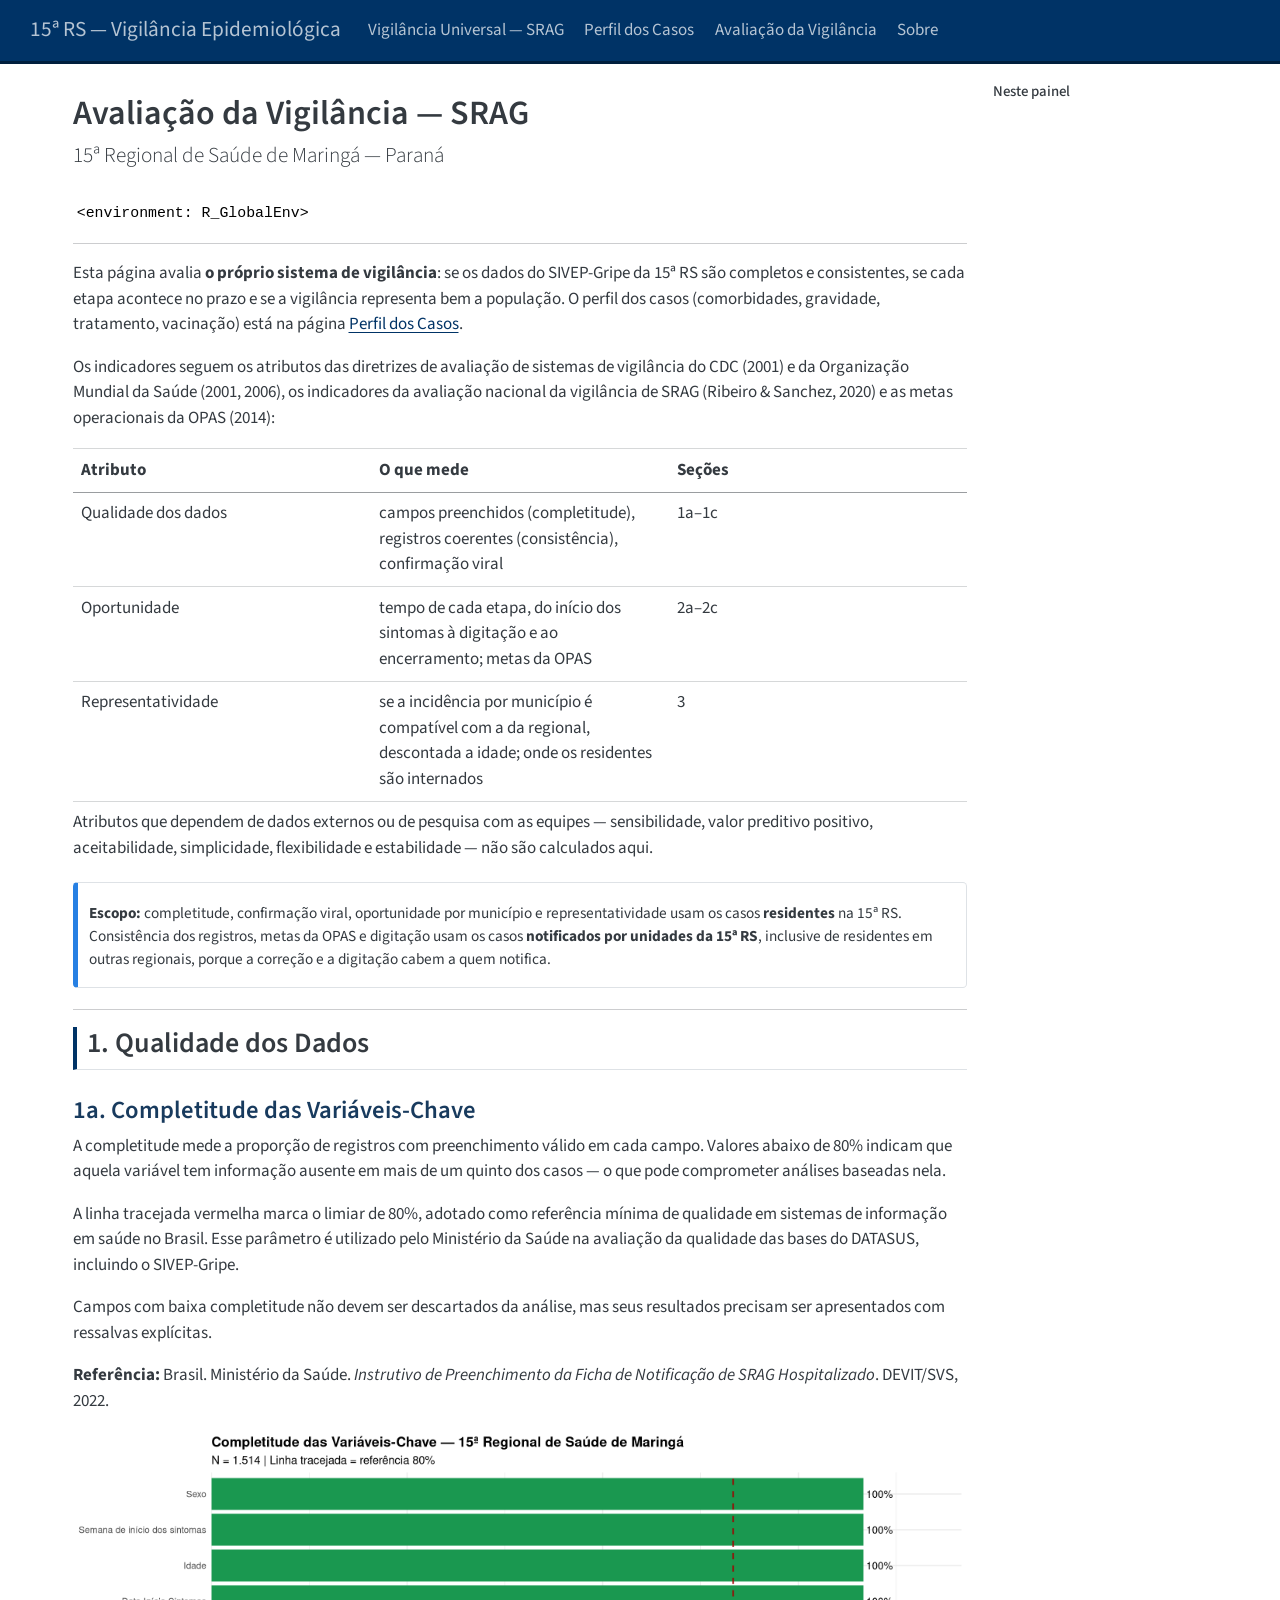
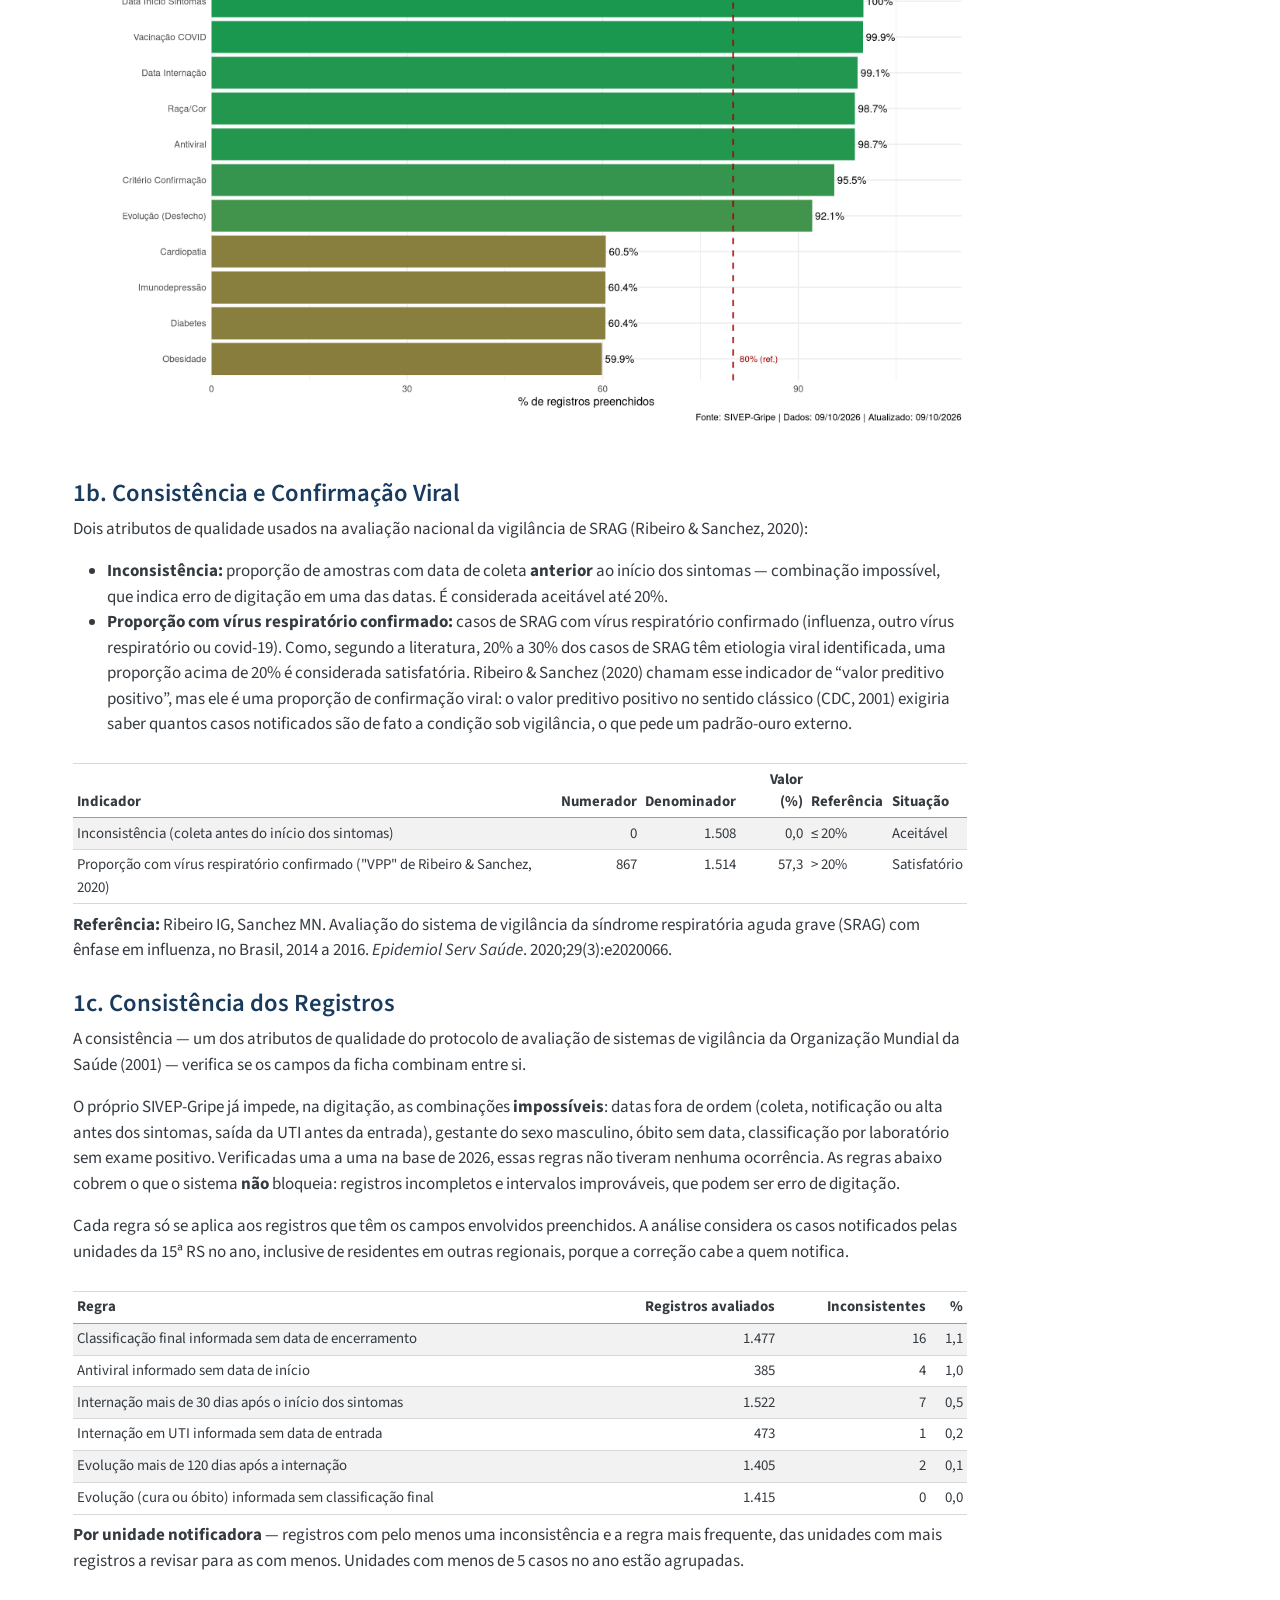
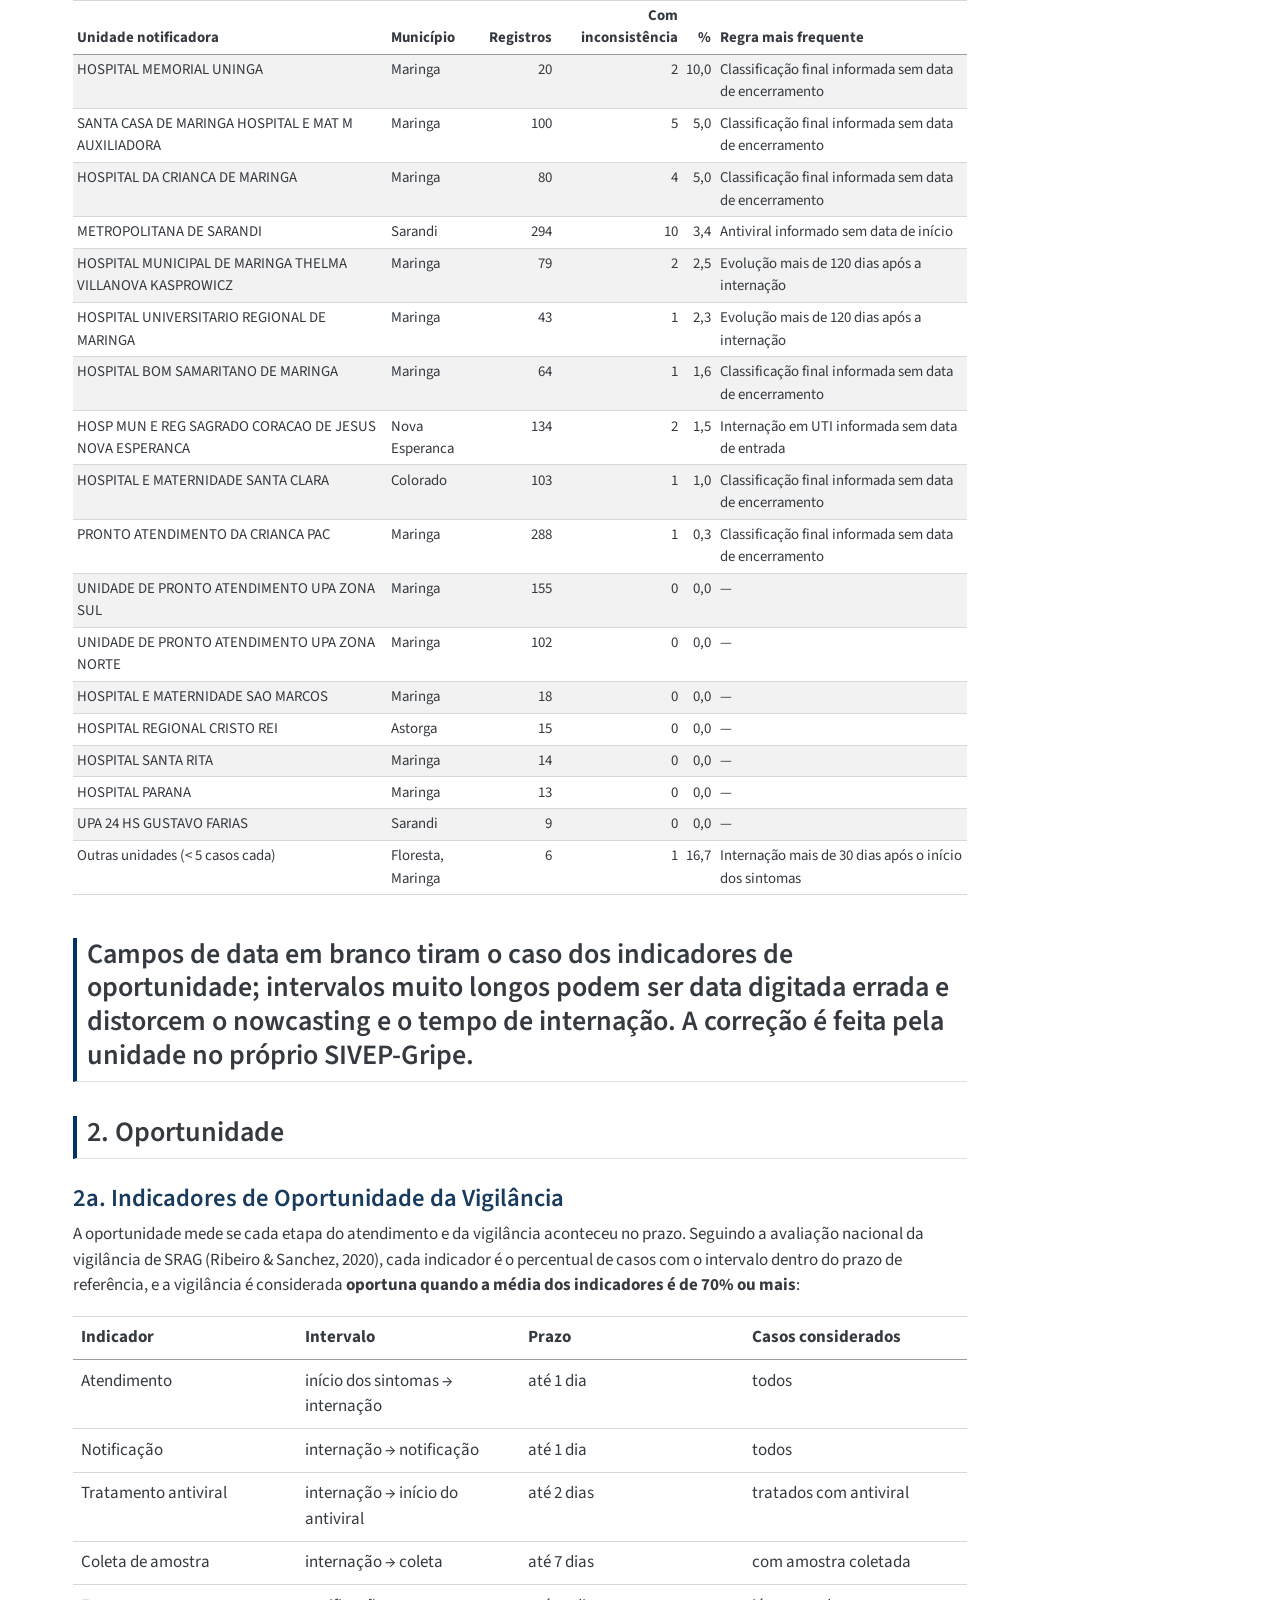
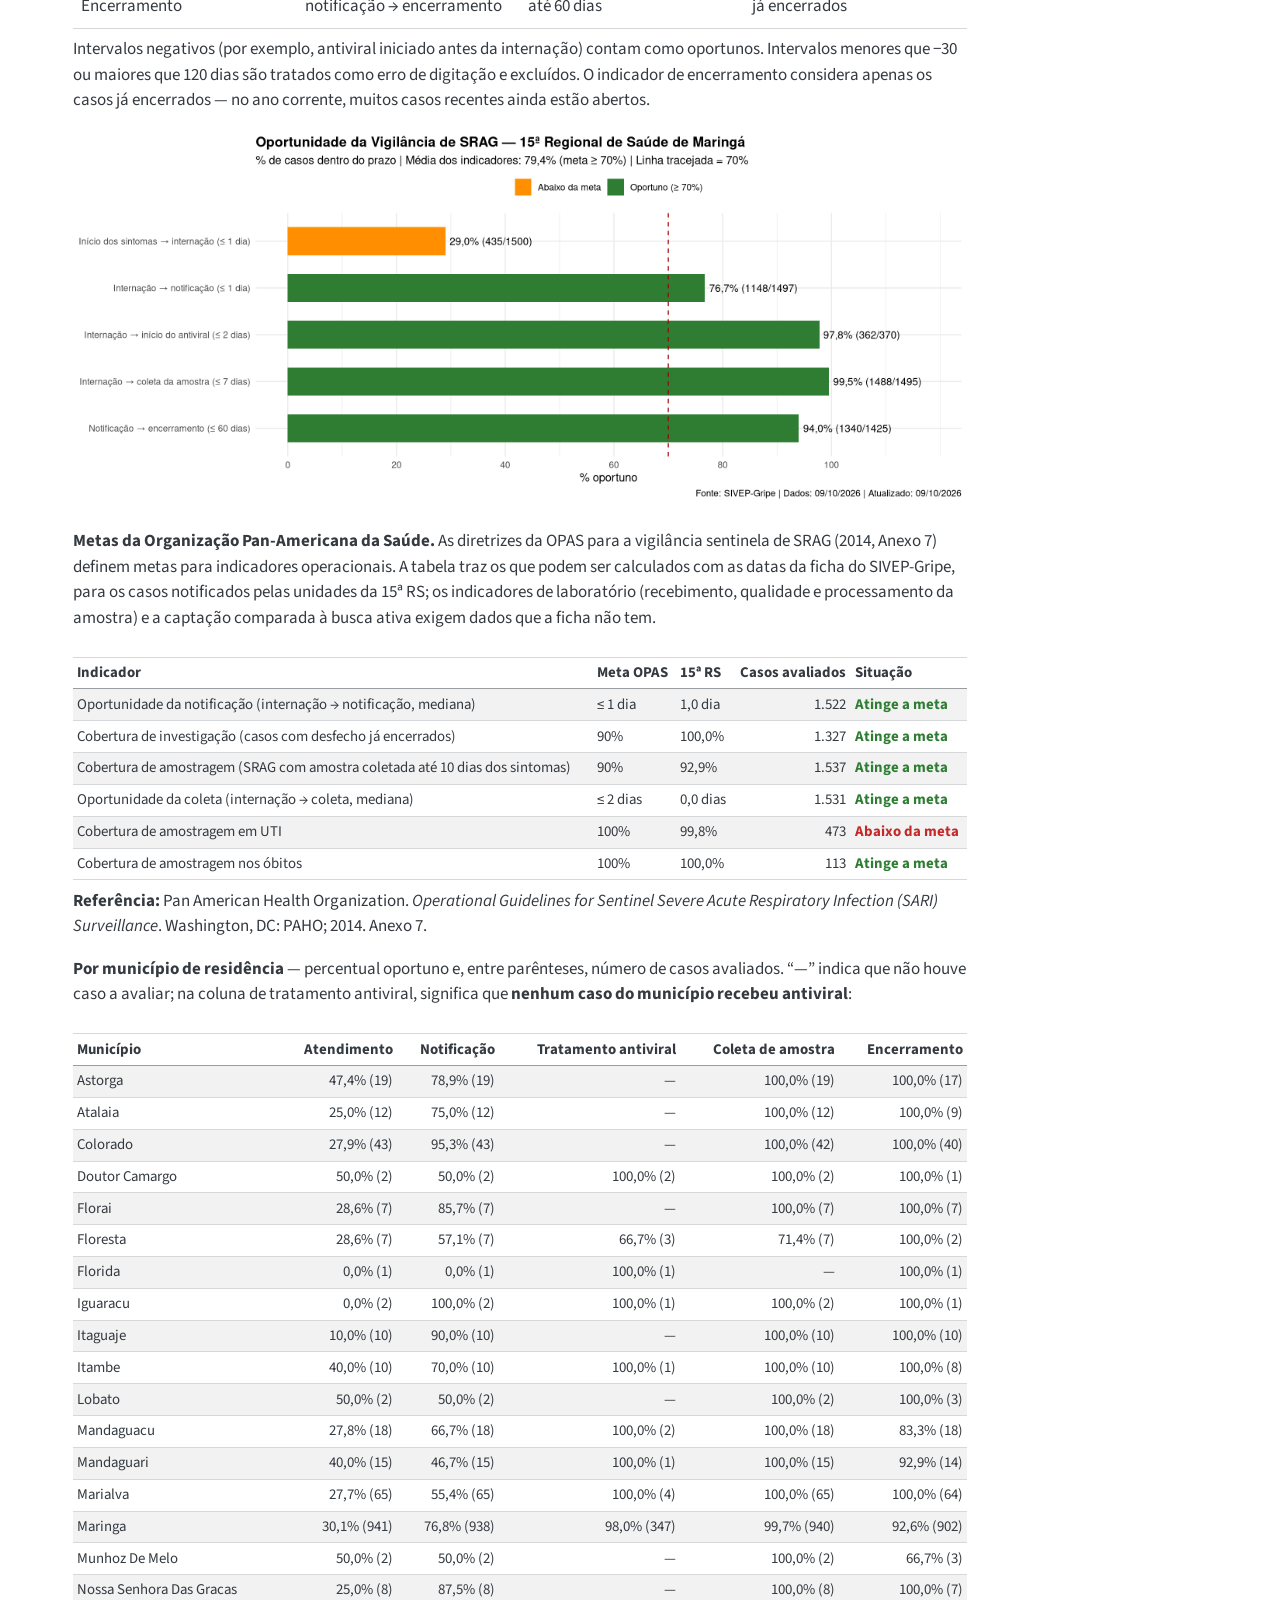
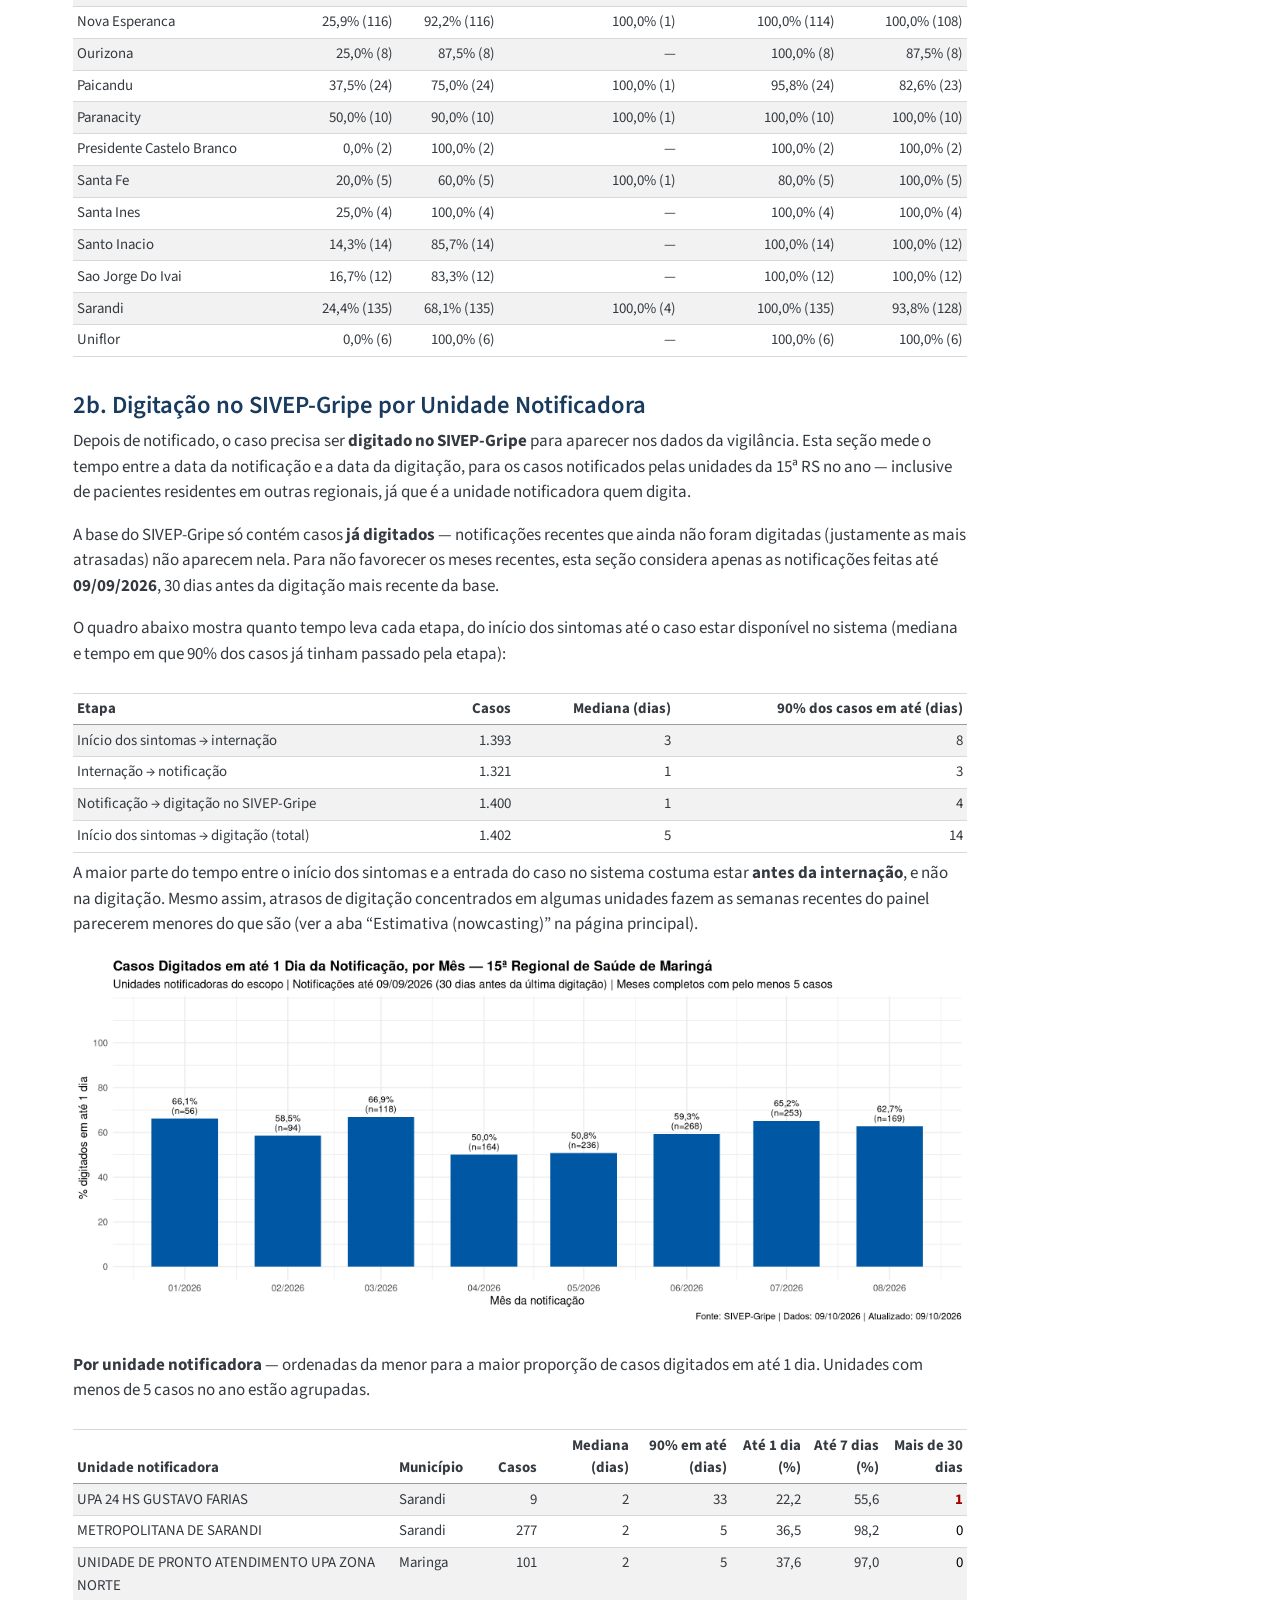
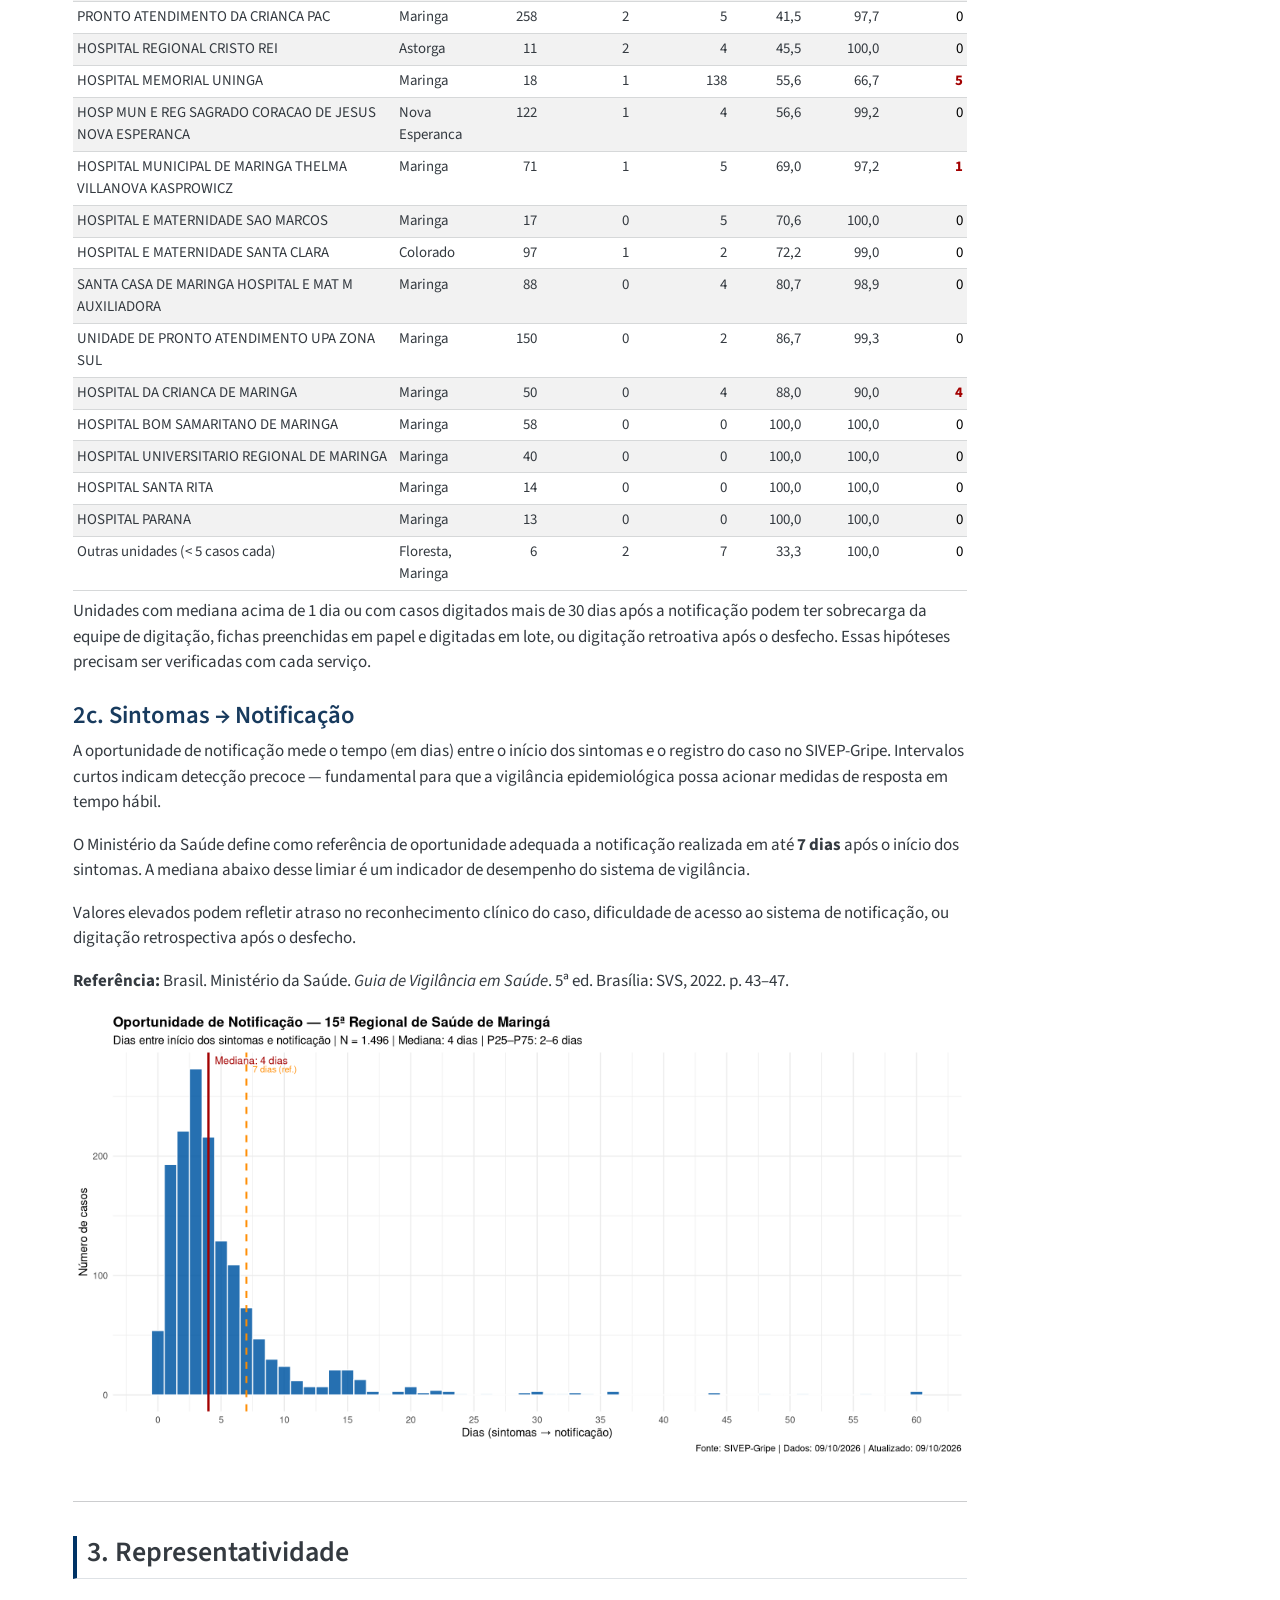
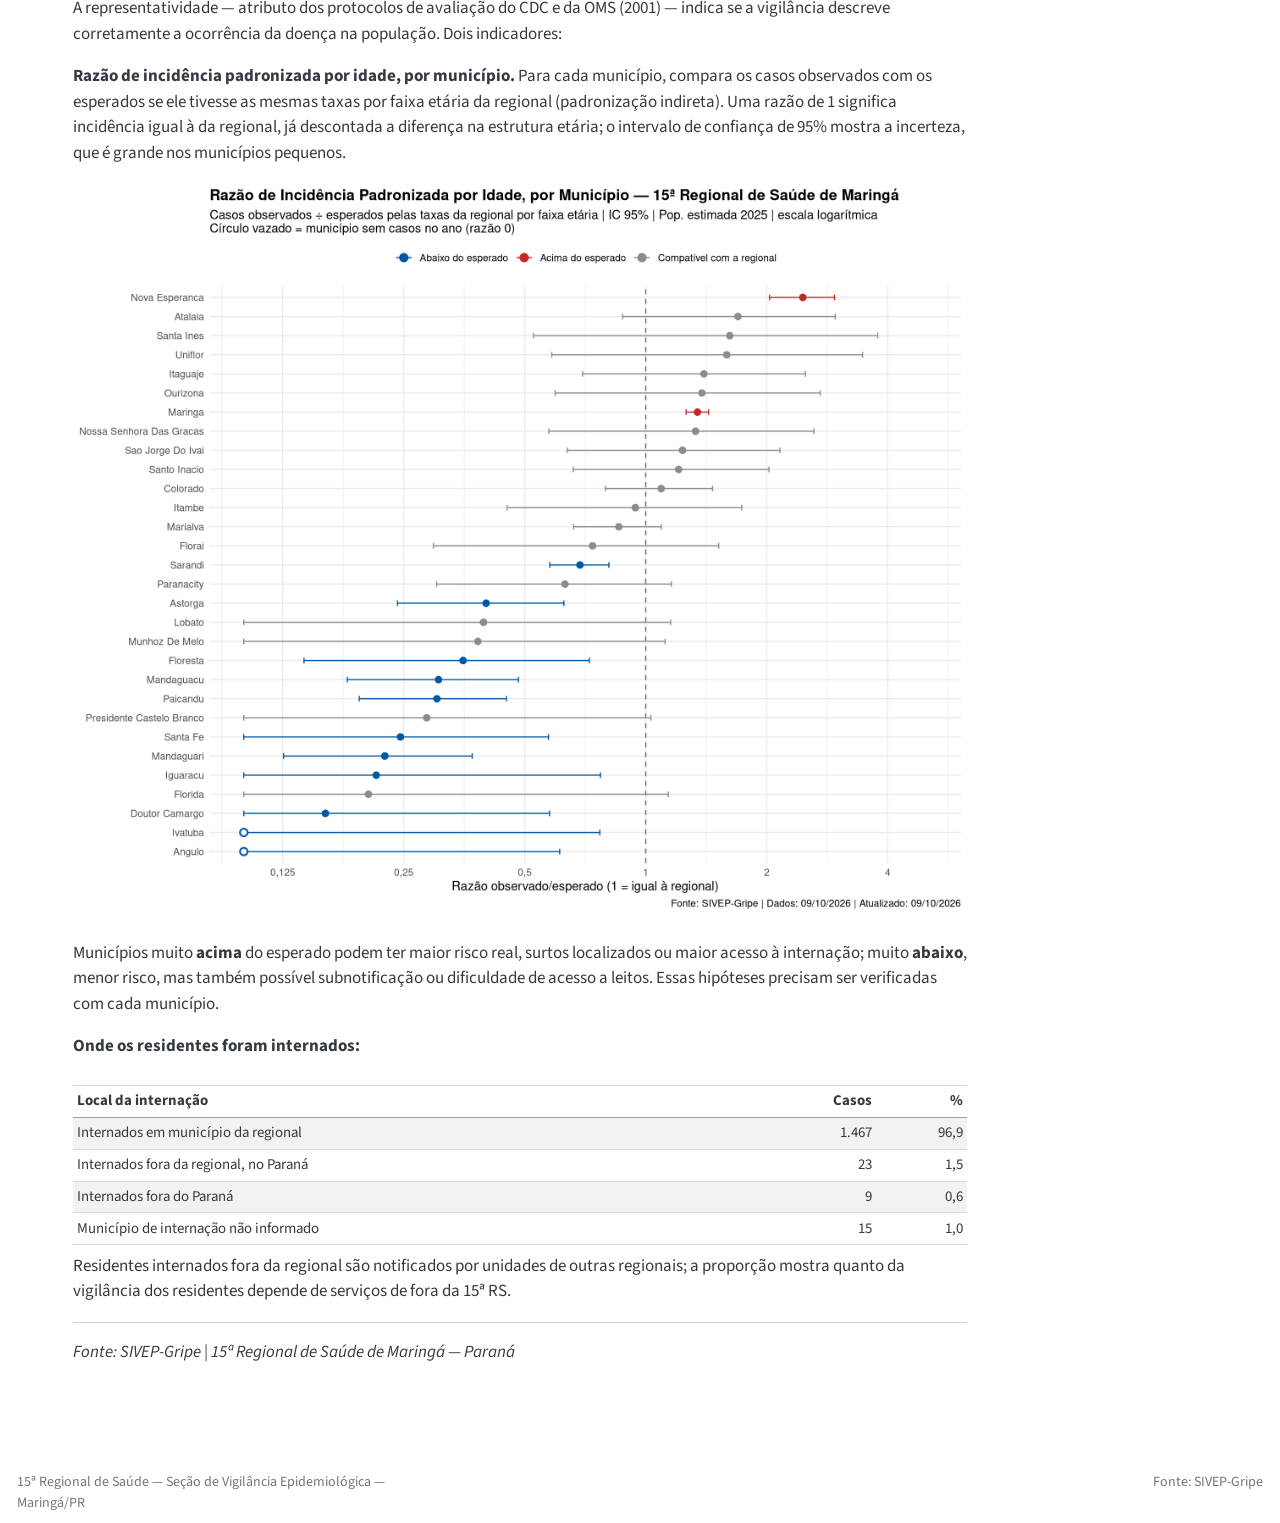
==== docs/avaliacao.html @ cc587132 "Atualização de layout/texto — 09/10/2026" ====
<!DOCTYPE html>
<html xmlns="http://www.w3.org/1999/xhtml" lang="pt" xml:lang="pt"><head>

<meta charset="utf-8">
<meta name="generator" content="quarto-1.10.19">

<meta name="viewport" content="width=device-width, initial-scale=1.0, user-scalable=yes">


<title>Avaliação da Vigilância — SRAG – 15ª RS — Vigilância Epidemiológica</title>
<style>
/* Default styles provided by pandoc.
** See https://pandoc.org/MANUAL.html#variables-for-html for config info.
*/
span.smallcaps{font-variant: small-caps;}
div.columns{display: flex; gap: 1.5em;}
div.column{flex: auto;}
@media screen {
div.columns{gap: min(4vw, 1.5em);}
div.column{overflow-x: auto;}
}
div.hanging-indent{margin-left: 1.5em; text-indent: -1.5em;}
ul.task-list{list-style: none;}
ul.task-list li input[type="checkbox"] {
  width: 0.8em;
  margin: 0 0.8em 0.2em -1em; /* quarto-specific, see https://github.com/quarto-dev/quarto-cli/issues/4556 */ 
  vertical-align: middle;
}
</style>


<script src="site_libs/quarto-nav/quarto-nav.js"></script>
<script src="site_libs/quarto-nav/headroom.min.js"></script>
<script src="site_libs/clipboard/clipboard.min.js"></script>
<script src="site_libs/quarto-search/autocomplete.umd.js"></script>
<script src="site_libs/quarto-search/fuse.min.js"></script>
<script src="site_libs/quarto-search/quarto-search.js"></script>
<meta name="quarto:offset" content="./">
<script src="site_libs/quarto-html/quarto.js" type="module"></script>
<script src="site_libs/quarto-html/tabsets/tabsets.js" type="module"></script>
<script src="site_libs/quarto-html/popper.min.js"></script>
<script src="site_libs/quarto-html/tippy.umd.min.js"></script>
<script src="site_libs/quarto-html/anchor.min.js"></script>
<link href="site_libs/quarto-html/tippy.css" rel="stylesheet">
<link href="site_libs/quarto-html/quarto-syntax-highlighting-bf27225e3a48a9273f3daa8f8e829971.css" rel="stylesheet" id="quarto-text-highlighting-styles">
<script src="site_libs/bootstrap/bootstrap.min.js"></script>
<link href="site_libs/bootstrap/bootstrap-icons.css" rel="stylesheet">
<link href="site_libs/bootstrap/bootstrap-8a5b0047cf64b6df0ea2a3b5b393159a.min.css" rel="stylesheet" append-hash="true" id="quarto-bootstrap" data-mode="light">
<script src="site_libs/quarto-contrib/glightbox/glightbox.min.js"></script>
<link href="site_libs/quarto-contrib/glightbox/glightbox.min.css" rel="stylesheet">
<link href="site_libs/quarto-contrib/glightbox/lightbox.css" rel="stylesheet">
<script id="quarto-search-options" type="application/json">{
  "location": "navbar",
  "copy-button": false,
  "collapse-after": 3,
  "panel-placement": "end",
  "type": "overlay",
  "limit": 50,
  "keyboard-shortcut": [
    "f",
    "/",
    "s"
  ],
  "show-item-context": false,
  "language": {
    "search-no-results-text": "Nenhum resultado",
    "search-matching-documents-text": "documentos correspondentes",
    "search-copy-link-title": "Copiar link para a busca",
    "search-hide-matches-text": "Esconder correspondências adicionais",
    "search-more-match-text": "mais correspondência neste documento",
    "search-more-matches-text": "mais correspondências neste documento",
    "search-clear-button-title": "Limpar",
    "search-text-placeholder": "",
    "search-detached-cancel-button-title": "Cancelar",
    "search-submit-button-title": "Enviar",
    "search-label": "Procurar"
  }
}</script>
<script src="site_libs/kePrint-0.0.1/kePrint.js"></script>
<link href="site_libs/lightable-0.0.1/lightable.css" rel="stylesheet">


</head>

<body class="nav-fixed quarto-light">

<div id="quarto-search-results"></div>
  <header id="quarto-header" class="headroom fixed-top">
    <nav class="navbar navbar-expand-lg " data-bs-theme="dark">
      <div class="navbar-container container-fluid">
      <div class="navbar-brand-container mx-auto">
    <a class="navbar-brand" href="./index.html">
    <span class="navbar-title">15ª RS — Vigilância Epidemiológica</span>
    </a>
  </div>
            <div id="quarto-search" class="" title="Procurar"></div>
          <button class="navbar-toggler" type="button" data-bs-toggle="collapse" data-bs-target="#navbarCollapse" aria-controls="navbarCollapse" role="menu" aria-expanded="false" aria-label="Alternar de navegação" onclick="if (window.quartoToggleHeadroom) { window.quartoToggleHeadroom(); }">
  <span class="navbar-toggler-icon"></span>
</button>
          <div class="collapse navbar-collapse" id="navbarCollapse">
            <ul class="navbar-nav navbar-nav-scroll me-auto">
  <li class="nav-item">
    <a class="nav-link" href="./index.html"> 
<span class="menu-text">Vigilância Universal — SRAG</span></a>
  </li>  
  <li class="nav-item">
    <a class="nav-link" href="./descritiva.html"> 
<span class="menu-text">Perfil dos Casos</span></a>
  </li>  
  <li class="nav-item">
    <a class="nav-link active" href="./avaliacao.html" aria-current="page"> 
<span class="menu-text">Avaliação da Vigilância</span></a>
  </li>  
  <li class="nav-item">
    <a class="nav-link" href="./sobre.html"> 
<span class="menu-text">Sobre</span></a>
  </li>  
</ul>
          </div> <!-- /navcollapse -->
            <div class="quarto-navbar-tools">
</div>
      </div> <!-- /container-fluid -->
    </nav>
</header>
<!-- content -->
<div id="quarto-content" class="quarto-container page-columns page-rows-contents page-layout-full page-navbar">
<!-- sidebar -->
<!-- margin-sidebar -->
    <div id="quarto-margin-sidebar" class="sidebar margin-sidebar">
        <nav id="TOC" role="doc-toc" class="toc-active">
    <h2 id="toc-title">Neste painel</h2>
   
  <ul class="collapse">
  <li><a href="#qualidade-dos-dados" id="toc-qualidade-dos-dados" class="nav-link active" data-scroll-target="#qualidade-dos-dados">1. Qualidade dos Dados</a></li>
  <li><a href="#campos-de-data-em-branco-tiram-o-caso-dos-indicadores-de-oportunidade-intervalos-muito-longos-podem-ser-data-digitada-errada-e-distorcem-o-nowcasting-e-o-tempo-de-internação.-a-correção-é-feita-pela-unidade-no-próprio-sivep-gripe." id="toc-campos-de-data-em-branco-tiram-o-caso-dos-indicadores-de-oportunidade-intervalos-muito-longos-podem-ser-data-digitada-errada-e-distorcem-o-nowcasting-e-o-tempo-de-internação.-a-correção-é-feita-pela-unidade-no-próprio-sivep-gripe." class="nav-link" data-scroll-target="#campos-de-data-em-branco-tiram-o-caso-dos-indicadores-de-oportunidade-intervalos-muito-longos-podem-ser-data-digitada-errada-e-distorcem-o-nowcasting-e-o-tempo-de-internação.-a-correção-é-feita-pela-unidade-no-próprio-sivep-gripe.">Campos de data em branco tiram o caso dos indicadores de oportunidade; intervalos muito longos podem ser data digitada errada e distorcem o nowcasting e o tempo de internação. A correção é feita pela unidade no próprio SIVEP-Gripe.</a></li>
  <li><a href="#oportunidade" id="toc-oportunidade" class="nav-link" data-scroll-target="#oportunidade">2. Oportunidade</a></li>
  <li><a href="#representatividade" id="toc-representatividade" class="nav-link" data-scroll-target="#representatividade">3. Representatividade</a></li>
  </ul>
</nav>
    </div>
<!-- main -->
<main class="content column-page-left" id="quarto-document-content">

<header id="title-block-header" class="quarto-title-block default">
<div class="quarto-title">
<h1 class="title">Avaliação da Vigilância — SRAG</h1>
<p class="subtitle lead">15ª Regional de Saúde de Maringá — Paraná</p>
</div>



<div class="quarto-title-meta column-page-left">

    
  
    
  </div>
  


</header>


<div class="cell">
<div class="cell-output cell-output-stdout">
<pre><code>&lt;environment: R_GlobalEnv&gt;</code></pre>
</div>
</div>
<hr>
<p>Esta página avalia <strong>o próprio sistema de vigilância</strong>: se os dados do SIVEP-Gripe da 15ª RS são completos e consistentes, se cada etapa acontece no prazo e se a vigilância representa bem a população. O perfil dos casos (comorbidades, gravidade, tratamento, vacinação) está na página <strong><a href="./descritiva.html">Perfil dos Casos</a></strong>.</p>
<p>Os indicadores seguem os atributos das diretrizes de avaliação de sistemas de vigilância do CDC (2001) e da Organização Mundial da Saúde (2001, 2006), os indicadores da avaliação nacional da vigilância de SRAG (Ribeiro &amp; Sanchez, 2020) e as metas operacionais da OPAS (2014):</p>
<table class="caption-top table">
<colgroup>
<col style="width: 33%">
<col style="width: 33%">
<col style="width: 33%">
</colgroup>
<thead>
<tr class="header">
<th>Atributo</th>
<th>O que mede</th>
<th>Seções</th>
</tr>
</thead>
<tbody>
<tr class="odd">
<td>Qualidade dos dados</td>
<td>campos preenchidos (completitude), registros coerentes (consistência), confirmação viral</td>
<td>1a–1c</td>
</tr>
<tr class="even">
<td>Oportunidade</td>
<td>tempo de cada etapa, do início dos sintomas à digitação e ao encerramento; metas da OPAS</td>
<td>2a–2c</td>
</tr>
<tr class="odd">
<td>Representatividade</td>
<td>se a incidência por município é compatível com a da regional, descontada a idade; onde os residentes são internados</td>
<td>3</td>
</tr>
</tbody>
</table>
<p>Atributos que dependem de dados externos ou de pesquisa com as equipes — sensibilidade, valor preditivo positivo, aceitabilidade, simplicidade, flexibilidade e estabilidade — não são calculados aqui.</p>
<div class="callout callout-style-simple callout-note no-icon">
<div class="callout-body d-flex">
<div class="callout-icon-container">
<i class="callout-icon no-icon"></i>
</div>
<div class="callout-body-container">
<p><strong>Escopo:</strong> completitude, confirmação viral, oportunidade por município e representatividade usam os casos <strong>residentes</strong> na 15ª RS. Consistência dos registros, metas da OPAS e digitação usam os casos <strong>notificados por unidades da 15ª RS</strong>, inclusive de residentes em outras regionais, porque a correção e a digitação cabem a quem notifica.</p>
</div>
</div>
</div>
<hr>
<section id="qualidade-dos-dados" class="level2">
<h2 class="anchored" data-anchor-id="qualidade-dos-dados">1. Qualidade dos Dados</h2>
<section id="completitude" class="level3">
<h3 class="anchored" data-anchor-id="completitude">1a. Completitude das Variáveis-Chave</h3>
<p>A completitude mede a proporção de registros com preenchimento válido em cada campo. Valores abaixo de 80% indicam que aquela variável tem informação ausente em mais de um quinto dos casos — o que pode comprometer análises baseadas nela.</p>
<p>A linha tracejada vermelha marca o limiar de 80%, adotado como referência mínima de qualidade em sistemas de informação em saúde no Brasil. Esse parâmetro é utilizado pelo Ministério da Saúde na avaliação da qualidade das bases do DATASUS, incluindo o SIVEP-Gripe.</p>
<p>Campos com baixa completitude não devem ser descartados da análise, mas seus resultados precisam ser apresentados com ressalvas explícitas.</p>
<p><strong>Referência:</strong> Brasil. Ministério da Saúde. <em>Instrutivo de Preenchimento da Ficha de Notificação de SRAG Hospitalizado</em>. DEVIT/SVS, 2022.</p>
<div class="cell">
<div class="cell-output-display">
<div>
<figure class="figure">
<p><a href="avaliacao_files/figure-html/completitude-1.png" class="lightbox" data-gallery="quarto-lightbox-gallery-1"><img src="avaliacao_files/figure-html/completitude-1.png" class="img-fluid figure-img" width="1152"></a></p>
</figure>
</div>
</div>
</div>
</section>
<section id="b.-consistência-e-confirmação-viral" class="level3">
<h3 class="anchored" data-anchor-id="b.-consistência-e-confirmação-viral">1b. Consistência e Confirmação Viral</h3>
<p>Dois atributos de qualidade usados na avaliação nacional da vigilância de SRAG (Ribeiro &amp; Sanchez, 2020):</p>
<ul>
<li><strong>Inconsistência:</strong> proporção de amostras com data de coleta <strong>anterior</strong> ao início dos sintomas — combinação impossível, que indica erro de digitação em uma das datas. É considerada aceitável até 20%.</li>
<li><strong>Proporção com vírus respiratório confirmado:</strong> casos de SRAG com vírus respiratório confirmado (influenza, outro vírus respiratório ou covid-19). Como, segundo a literatura, 20% a 30% dos casos de SRAG têm etiologia viral identificada, uma proporção acima de 20% é considerada satisfatória. Ribeiro &amp; Sanchez (2020) chamam esse indicador de “valor preditivo positivo”, mas ele é uma proporção de confirmação viral: o valor preditivo positivo no sentido clássico (CDC, 2001) exigiria saber quantos casos notificados são de fato a condição sob vigilância, o que pede um padrão-ouro externo.</li>
</ul>
<div class="cell">
<div class="cell-output-display">
<table class="table table-striped table-condensed caption-top table-sm small">
<thead>
<tr class="header">
<th style="text-align: left;" data-quarto-table-cell-role="th">Indicador</th>
<th style="text-align: right;" data-quarto-table-cell-role="th">Numerador</th>
<th style="text-align: right;" data-quarto-table-cell-role="th">Denominador</th>
<th style="text-align: right;" data-quarto-table-cell-role="th">Valor (%)</th>
<th style="text-align: left;" data-quarto-table-cell-role="th">Referência</th>
<th style="text-align: left;" data-quarto-table-cell-role="th">Situação</th>
</tr>
</thead>
<tbody>
<tr class="odd">
<td style="text-align: left;">Inconsistência (coleta antes do início dos sintomas)</td>
<td style="text-align: right;">0</td>
<td style="text-align: right;">1.508</td>
<td style="text-align: right;">0,0</td>
<td style="text-align: left;">≤ 20%</td>
<td style="text-align: left;">Aceitável</td>
</tr>
<tr class="even">
<td style="text-align: left;">Proporção com vírus respiratório confirmado ("VPP" de Ribeiro &amp; Sanchez, 2020)</td>
<td style="text-align: right;">867</td>
<td style="text-align: right;">1.514</td>
<td style="text-align: right;">57,3</td>
<td style="text-align: left;">&gt; 20%</td>
<td style="text-align: left;">Satisfatório</td>
</tr>
</tbody>
</table>
</div>
</div>
<p><strong>Referência:</strong> Ribeiro IG, Sanchez MN. Avaliação do sistema de vigilância da síndrome respiratória aguda grave (SRAG) com ênfase em influenza, no Brasil, 2014 a 2016. <em>Epidemiol Serv Saúde</em>. 2020;29(3):e2020066.</p>
</section>
<section id="c.-consistência-dos-registros" class="level3">
<h3 class="anchored" data-anchor-id="c.-consistência-dos-registros">1c. Consistência dos Registros</h3>
<p>A consistência — um dos atributos de qualidade do protocolo de avaliação de sistemas de vigilância da Organização Mundial da Saúde (2001) — verifica se os campos da ficha combinam entre si.</p>
<p>O próprio SIVEP-Gripe já impede, na digitação, as combinações <strong>impossíveis</strong>: datas fora de ordem (coleta, notificação ou alta antes dos sintomas, saída da UTI antes da entrada), gestante do sexo masculino, óbito sem data, classificação por laboratório sem exame positivo. Verificadas uma a uma na base de 2026, essas regras não tiveram nenhuma ocorrência. As regras abaixo cobrem o que o sistema <strong>não</strong> bloqueia: registros incompletos e intervalos improváveis, que podem ser erro de digitação.</p>
<p>Cada regra só se aplica aos registros que têm os campos envolvidos preenchidos. A análise considera os casos notificados pelas unidades da 15ª RS no ano, inclusive de residentes em outras regionais, porque a correção cabe a quem notifica.</p>
<div class="cell">
<div class="cell-output-display">
<table class="table table-striped table-condensed caption-top table-sm small">
<thead>
<tr class="header">
<th style="text-align: left;" data-quarto-table-cell-role="th">Regra</th>
<th style="text-align: right;" data-quarto-table-cell-role="th">Registros avaliados</th>
<th style="text-align: right;" data-quarto-table-cell-role="th">Inconsistentes</th>
<th style="text-align: right;" data-quarto-table-cell-role="th">%</th>
</tr>
</thead>
<tbody>
<tr class="odd">
<td style="text-align: left;">Classificação final informada sem data de encerramento</td>
<td style="text-align: right;">1.477</td>
<td style="text-align: right;">16</td>
<td style="text-align: right;">1,1</td>
</tr>
<tr class="even">
<td style="text-align: left;">Antiviral informado sem data de início</td>
<td style="text-align: right;">385</td>
<td style="text-align: right;">4</td>
<td style="text-align: right;">1,0</td>
</tr>
<tr class="odd">
<td style="text-align: left;">Internação mais de 30 dias após o início dos sintomas</td>
<td style="text-align: right;">1.522</td>
<td style="text-align: right;">7</td>
<td style="text-align: right;">0,5</td>
</tr>
<tr class="even">
<td style="text-align: left;">Internação em UTI informada sem data de entrada</td>
<td style="text-align: right;">473</td>
<td style="text-align: right;">1</td>
<td style="text-align: right;">0,2</td>
</tr>
<tr class="odd">
<td style="text-align: left;">Evolução mais de 120 dias após a internação</td>
<td style="text-align: right;">1.405</td>
<td style="text-align: right;">2</td>
<td style="text-align: right;">0,1</td>
</tr>
<tr class="even">
<td style="text-align: left;">Evolução (cura ou óbito) informada sem classificação final</td>
<td style="text-align: right;">1.415</td>
<td style="text-align: right;">0</td>
<td style="text-align: right;">0,0</td>
</tr>
</tbody>
</table>
</div>
</div>
<p><strong>Por unidade notificadora</strong> — registros com pelo menos uma inconsistência e a regra mais frequente, das unidades com mais registros a revisar para as com menos. Unidades com menos de 5 casos no ano estão agrupadas.</p>
<div class="cell">
<div class="cell-output-display">
<table class="table table-striped table-hover table-condensed caption-top table-sm small">
<thead>
<tr class="header">
<th style="text-align: left;" data-quarto-table-cell-role="th">Unidade notificadora</th>
<th style="text-align: left;" data-quarto-table-cell-role="th">Município</th>
<th style="text-align: right;" data-quarto-table-cell-role="th">Registros</th>
<th style="text-align: right;" data-quarto-table-cell-role="th">Com inconsistência</th>
<th style="text-align: right;" data-quarto-table-cell-role="th">%</th>
<th style="text-align: left;" data-quarto-table-cell-role="th">Regra mais frequente</th>
</tr>
</thead>
<tbody>
<tr class="odd">
<td style="text-align: left;">HOSPITAL MEMORIAL UNINGA</td>
<td style="text-align: left;">Maringa</td>
<td style="text-align: right;">20</td>
<td style="text-align: right;">2</td>
<td style="text-align: right;">10,0</td>
<td style="text-align: left;">Classificação final informada sem data de encerramento</td>
</tr>
<tr class="even">
<td style="text-align: left;">SANTA CASA DE MARINGA HOSPITAL E MAT M AUXILIADORA</td>
<td style="text-align: left;">Maringa</td>
<td style="text-align: right;">100</td>
<td style="text-align: right;">5</td>
<td style="text-align: right;">5,0</td>
<td style="text-align: left;">Classificação final informada sem data de encerramento</td>
</tr>
<tr class="odd">
<td style="text-align: left;">HOSPITAL DA CRIANCA DE MARINGA</td>
<td style="text-align: left;">Maringa</td>
<td style="text-align: right;">80</td>
<td style="text-align: right;">4</td>
<td style="text-align: right;">5,0</td>
<td style="text-align: left;">Classificação final informada sem data de encerramento</td>
</tr>
<tr class="even">
<td style="text-align: left;">METROPOLITANA DE SARANDI</td>
<td style="text-align: left;">Sarandi</td>
<td style="text-align: right;">294</td>
<td style="text-align: right;">10</td>
<td style="text-align: right;">3,4</td>
<td style="text-align: left;">Antiviral informado sem data de início</td>
</tr>
<tr class="odd">
<td style="text-align: left;">HOSPITAL MUNICIPAL DE MARINGA THELMA VILLANOVA KASPROWICZ</td>
<td style="text-align: left;">Maringa</td>
<td style="text-align: right;">79</td>
<td style="text-align: right;">2</td>
<td style="text-align: right;">2,5</td>
<td style="text-align: left;">Evolução mais de 120 dias após a internação</td>
</tr>
<tr class="even">
<td style="text-align: left;">HOSPITAL UNIVERSITARIO REGIONAL DE MARINGA</td>
<td style="text-align: left;">Maringa</td>
<td style="text-align: right;">43</td>
<td style="text-align: right;">1</td>
<td style="text-align: right;">2,3</td>
<td style="text-align: left;">Evolução mais de 120 dias após a internação</td>
</tr>
<tr class="odd">
<td style="text-align: left;">HOSPITAL BOM SAMARITANO DE MARINGA</td>
<td style="text-align: left;">Maringa</td>
<td style="text-align: right;">64</td>
<td style="text-align: right;">1</td>
<td style="text-align: right;">1,6</td>
<td style="text-align: left;">Classificação final informada sem data de encerramento</td>
</tr>
<tr class="even">
<td style="text-align: left;">HOSP MUN E REG SAGRADO CORACAO DE JESUS NOVA ESPERANCA</td>
<td style="text-align: left;">Nova Esperanca</td>
<td style="text-align: right;">134</td>
<td style="text-align: right;">2</td>
<td style="text-align: right;">1,5</td>
<td style="text-align: left;">Internação em UTI informada sem data de entrada</td>
</tr>
<tr class="odd">
<td style="text-align: left;">HOSPITAL E MATERNIDADE SANTA CLARA</td>
<td style="text-align: left;">Colorado</td>
<td style="text-align: right;">103</td>
<td style="text-align: right;">1</td>
<td style="text-align: right;">1,0</td>
<td style="text-align: left;">Classificação final informada sem data de encerramento</td>
</tr>
<tr class="even">
<td style="text-align: left;">PRONTO ATENDIMENTO DA CRIANCA PAC</td>
<td style="text-align: left;">Maringa</td>
<td style="text-align: right;">288</td>
<td style="text-align: right;">1</td>
<td style="text-align: right;">0,3</td>
<td style="text-align: left;">Classificação final informada sem data de encerramento</td>
</tr>
<tr class="odd">
<td style="text-align: left;">UNIDADE DE PRONTO ATENDIMENTO UPA ZONA SUL</td>
<td style="text-align: left;">Maringa</td>
<td style="text-align: right;">155</td>
<td style="text-align: right;">0</td>
<td style="text-align: right;">0,0</td>
<td style="text-align: left;">—</td>
</tr>
<tr class="even">
<td style="text-align: left;">UNIDADE DE PRONTO ATENDIMENTO UPA ZONA NORTE</td>
<td style="text-align: left;">Maringa</td>
<td style="text-align: right;">102</td>
<td style="text-align: right;">0</td>
<td style="text-align: right;">0,0</td>
<td style="text-align: left;">—</td>
</tr>
<tr class="odd">
<td style="text-align: left;">HOSPITAL E MATERNIDADE SAO MARCOS</td>
<td style="text-align: left;">Maringa</td>
<td style="text-align: right;">18</td>
<td style="text-align: right;">0</td>
<td style="text-align: right;">0,0</td>
<td style="text-align: left;">—</td>
</tr>
<tr class="even">
<td style="text-align: left;">HOSPITAL REGIONAL CRISTO REI</td>
<td style="text-align: left;">Astorga</td>
<td style="text-align: right;">15</td>
<td style="text-align: right;">0</td>
<td style="text-align: right;">0,0</td>
<td style="text-align: left;">—</td>
</tr>
<tr class="odd">
<td style="text-align: left;">HOSPITAL SANTA RITA</td>
<td style="text-align: left;">Maringa</td>
<td style="text-align: right;">14</td>
<td style="text-align: right;">0</td>
<td style="text-align: right;">0,0</td>
<td style="text-align: left;">—</td>
</tr>
<tr class="even">
<td style="text-align: left;">HOSPITAL PARANA</td>
<td style="text-align: left;">Maringa</td>
<td style="text-align: right;">13</td>
<td style="text-align: right;">0</td>
<td style="text-align: right;">0,0</td>
<td style="text-align: left;">—</td>
</tr>
<tr class="odd">
<td style="text-align: left;">UPA 24 HS GUSTAVO FARIAS</td>
<td style="text-align: left;">Sarandi</td>
<td style="text-align: right;">9</td>
<td style="text-align: right;">0</td>
<td style="text-align: right;">0,0</td>
<td style="text-align: left;">—</td>
</tr>
<tr class="even">
<td style="text-align: left;">Outras unidades (&lt; 5 casos cada)</td>
<td style="text-align: left;">Floresta, Maringa</td>
<td style="text-align: right;">6</td>
<td style="text-align: right;">1</td>
<td style="text-align: right;">16,7</td>
<td style="text-align: left;">Internação mais de 30 dias após o início dos sintomas</td>
</tr>
</tbody>
</table>
</div>
</div>
</section>
</section>
<section id="campos-de-data-em-branco-tiram-o-caso-dos-indicadores-de-oportunidade-intervalos-muito-longos-podem-ser-data-digitada-errada-e-distorcem-o-nowcasting-e-o-tempo-de-internação.-a-correção-é-feita-pela-unidade-no-próprio-sivep-gripe." class="level2">
<h2 class="anchored" data-anchor-id="campos-de-data-em-branco-tiram-o-caso-dos-indicadores-de-oportunidade-intervalos-muito-longos-podem-ser-data-digitada-errada-e-distorcem-o-nowcasting-e-o-tempo-de-internação.-a-correção-é-feita-pela-unidade-no-próprio-sivep-gripe.">Campos de data em branco tiram o caso dos indicadores de oportunidade; intervalos muito longos podem ser data digitada errada e distorcem o nowcasting e o tempo de internação. A correção é feita pela unidade no próprio SIVEP-Gripe.</h2>
</section>
<section id="oportunidade" class="level2">
<h2 class="anchored" data-anchor-id="oportunidade">2. Oportunidade</h2>
<section id="a.-indicadores-de-oportunidade-da-vigilância" class="level3">
<h3 class="anchored" data-anchor-id="a.-indicadores-de-oportunidade-da-vigilância">2a. Indicadores de Oportunidade da Vigilância</h3>
<p>A oportunidade mede se cada etapa do atendimento e da vigilância aconteceu no prazo. Seguindo a avaliação nacional da vigilância de SRAG (Ribeiro &amp; Sanchez, 2020), cada indicador é o percentual de casos com o intervalo dentro do prazo de referência, e a vigilância é considerada <strong>oportuna quando a média dos indicadores é de 70% ou mais</strong>:</p>
<table class="caption-top table">
<colgroup>
<col style="width: 25%">
<col style="width: 25%">
<col style="width: 25%">
<col style="width: 25%">
</colgroup>
<thead>
<tr class="header">
<th>Indicador</th>
<th>Intervalo</th>
<th>Prazo</th>
<th>Casos considerados</th>
</tr>
</thead>
<tbody>
<tr class="odd">
<td>Atendimento</td>
<td>início dos sintomas → internação</td>
<td>até 1 dia</td>
<td>todos</td>
</tr>
<tr class="even">
<td>Notificação</td>
<td>internação → notificação</td>
<td>até 1 dia</td>
<td>todos</td>
</tr>
<tr class="odd">
<td>Tratamento antiviral</td>
<td>internação → início do antiviral</td>
<td>até 2 dias</td>
<td>tratados com antiviral</td>
</tr>
<tr class="even">
<td>Coleta de amostra</td>
<td>internação → coleta</td>
<td>até 7 dias</td>
<td>com amostra coletada</td>
</tr>
<tr class="odd">
<td>Encerramento</td>
<td>notificação → encerramento</td>
<td>até 60 dias</td>
<td>já encerrados</td>
</tr>
</tbody>
</table>
<p>Intervalos negativos (por exemplo, antiviral iniciado antes da internação) contam como oportunos. Intervalos menores que −30 ou maiores que 120 dias são tratados como erro de digitação e excluídos. O indicador de encerramento considera apenas os casos já encerrados — no ano corrente, muitos casos recentes ainda estão abertos.</p>
<div class="cell">
<div class="cell-output-display">
<div>
<figure class="figure">
<p><a href="avaliacao_files/figure-html/oportunidade-indicadores-1.png" class="lightbox" data-gallery="quarto-lightbox-gallery-2"><img src="avaliacao_files/figure-html/oportunidade-indicadores-1.png" class="img-fluid figure-img" width="1152"></a></p>
</figure>
</div>
</div>
</div>
<p><strong>Metas da Organização Pan-Americana da Saúde.</strong> As diretrizes da OPAS para a vigilância sentinela de SRAG (2014, Anexo 7) definem metas para indicadores operacionais. A tabela traz os que podem ser calculados com as datas da ficha do SIVEP-Gripe, para os casos notificados pelas unidades da 15ª RS; os indicadores de laboratório (recebimento, qualidade e processamento da amostra) e a captação comparada à busca ativa exigem dados que a ficha não tem.</p>
<div class="cell">
<div class="cell-output-display">
<table class="table table-striped table-condensed caption-top table-sm small">
<thead>
<tr class="header">
<th style="text-align: left;" data-quarto-table-cell-role="th">Indicador</th>
<th style="text-align: left;" data-quarto-table-cell-role="th">Meta OPAS</th>
<th style="text-align: left;" data-quarto-table-cell-role="th">15ª RS</th>
<th style="text-align: right;" data-quarto-table-cell-role="th">Casos avaliados</th>
<th style="text-align: left;" data-quarto-table-cell-role="th">Situação</th>
</tr>
</thead>
<tbody>
<tr class="odd">
<td style="text-align: left;">Oportunidade da notificação (internação → notificação, mediana)</td>
<td style="text-align: left;">≤ 1 dia</td>
<td style="text-align: left;">1,0 dia</td>
<td style="text-align: right;">1.522</td>
<td style="text-align: left; font-weight: bold; color: rgba(46, 125, 50, 1) !important;">Atinge a meta</td>
</tr>
<tr class="even">
<td style="text-align: left;">Cobertura de investigação (casos com desfecho já encerrados)</td>
<td style="text-align: left;">90%</td>
<td style="text-align: left;">100,0%</td>
<td style="text-align: right;">1.327</td>
<td style="text-align: left; font-weight: bold; color: rgba(46, 125, 50, 1) !important;">Atinge a meta</td>
</tr>
<tr class="odd">
<td style="text-align: left;">Cobertura de amostragem (SRAG com amostra coletada até 10 dias dos sintomas)</td>
<td style="text-align: left;">90%</td>
<td style="text-align: left;">92,9%</td>
<td style="text-align: right;">1.537</td>
<td style="text-align: left; font-weight: bold; color: rgba(46, 125, 50, 1) !important;">Atinge a meta</td>
</tr>
<tr class="even">
<td style="text-align: left;">Oportunidade da coleta (internação → coleta, mediana)</td>
<td style="text-align: left;">≤ 2 dias</td>
<td style="text-align: left;">0,0 dias</td>
<td style="text-align: right;">1.531</td>
<td style="text-align: left; font-weight: bold; color: rgba(46, 125, 50, 1) !important;">Atinge a meta</td>
</tr>
<tr class="odd">
<td style="text-align: left;">Cobertura de amostragem em UTI</td>
<td style="text-align: left;">100%</td>
<td style="text-align: left;">99,8%</td>
<td style="text-align: right;">473</td>
<td style="text-align: left; font-weight: bold; color: rgba(198, 40, 40, 1) !important;">Abaixo da meta</td>
</tr>
<tr class="even">
<td style="text-align: left;">Cobertura de amostragem nos óbitos</td>
<td style="text-align: left;">100%</td>
<td style="text-align: left;">100,0%</td>
<td style="text-align: right;">113</td>
<td style="text-align: left; font-weight: bold; color: rgba(46, 125, 50, 1) !important;">Atinge a meta</td>
</tr>
</tbody>
</table>
</div>
</div>
<p><strong>Referência:</strong> Pan American Health Organization. <em>Operational Guidelines for Sentinel Severe Acute Respiratory Infection (SARI) Surveillance</em>. Washington, DC: PAHO; 2014. Anexo 7.</p>
<p><strong>Por município de residência</strong> — percentual oportuno e, entre parênteses, número de casos avaliados. “—” indica que não houve caso a avaliar; na coluna de tratamento antiviral, significa que <strong>nenhum caso do município recebeu antiviral</strong>:</p>
<div class="cell">
<div class="cell-output-display">
<table class="table table-striped table-hover table-condensed caption-top table-sm small">
<thead>
<tr class="header">
<th style="text-align: left;" data-quarto-table-cell-role="th">Município</th>
<th style="text-align: right;" data-quarto-table-cell-role="th">Atendimento</th>
<th style="text-align: right;" data-quarto-table-cell-role="th">Notificação</th>
<th style="text-align: right;" data-quarto-table-cell-role="th">Tratamento antiviral</th>
<th style="text-align: right;" data-quarto-table-cell-role="th">Coleta de amostra</th>
<th style="text-align: right;" data-quarto-table-cell-role="th">Encerramento</th>
</tr>
</thead>
<tbody>
<tr class="odd">
<td style="text-align: left;">Astorga</td>
<td style="text-align: right;">47,4% (19)</td>
<td style="text-align: right;">78,9% (19)</td>
<td style="text-align: right;">—</td>
<td style="text-align: right;">100,0% (19)</td>
<td style="text-align: right;">100,0% (17)</td>
</tr>
<tr class="even">
<td style="text-align: left;">Atalaia</td>
<td style="text-align: right;">25,0% (12)</td>
<td style="text-align: right;">75,0% (12)</td>
<td style="text-align: right;">—</td>
<td style="text-align: right;">100,0% (12)</td>
<td style="text-align: right;">100,0% (9)</td>
</tr>
<tr class="odd">
<td style="text-align: left;">Colorado</td>
<td style="text-align: right;">27,9% (43)</td>
<td style="text-align: right;">95,3% (43)</td>
<td style="text-align: right;">—</td>
<td style="text-align: right;">100,0% (42)</td>
<td style="text-align: right;">100,0% (40)</td>
</tr>
<tr class="even">
<td style="text-align: left;">Doutor Camargo</td>
<td style="text-align: right;">50,0% (2)</td>
<td style="text-align: right;">50,0% (2)</td>
<td style="text-align: right;">100,0% (2)</td>
<td style="text-align: right;">100,0% (2)</td>
<td style="text-align: right;">100,0% (1)</td>
</tr>
<tr class="odd">
<td style="text-align: left;">Florai</td>
<td style="text-align: right;">28,6% (7)</td>
<td style="text-align: right;">85,7% (7)</td>
<td style="text-align: right;">—</td>
<td style="text-align: right;">100,0% (7)</td>
<td style="text-align: right;">100,0% (7)</td>
</tr>
<tr class="even">
<td style="text-align: left;">Floresta</td>
<td style="text-align: right;">28,6% (7)</td>
<td style="text-align: right;">57,1% (7)</td>
<td style="text-align: right;">66,7% (3)</td>
<td style="text-align: right;">71,4% (7)</td>
<td style="text-align: right;">100,0% (2)</td>
</tr>
<tr class="odd">
<td style="text-align: left;">Florida</td>
<td style="text-align: right;">0,0% (1)</td>
<td style="text-align: right;">0,0% (1)</td>
<td style="text-align: right;">100,0% (1)</td>
<td style="text-align: right;">—</td>
<td style="text-align: right;">100,0% (1)</td>
</tr>
<tr class="even">
<td style="text-align: left;">Iguaracu</td>
<td style="text-align: right;">0,0% (2)</td>
<td style="text-align: right;">100,0% (2)</td>
<td style="text-align: right;">100,0% (1)</td>
<td style="text-align: right;">100,0% (2)</td>
<td style="text-align: right;">100,0% (1)</td>
</tr>
<tr class="odd">
<td style="text-align: left;">Itaguaje</td>
<td style="text-align: right;">10,0% (10)</td>
<td style="text-align: right;">90,0% (10)</td>
<td style="text-align: right;">—</td>
<td style="text-align: right;">100,0% (10)</td>
<td style="text-align: right;">100,0% (10)</td>
</tr>
<tr class="even">
<td style="text-align: left;">Itambe</td>
<td style="text-align: right;">40,0% (10)</td>
<td style="text-align: right;">70,0% (10)</td>
<td style="text-align: right;">100,0% (1)</td>
<td style="text-align: right;">100,0% (10)</td>
<td style="text-align: right;">100,0% (8)</td>
</tr>
<tr class="odd">
<td style="text-align: left;">Lobato</td>
<td style="text-align: right;">50,0% (2)</td>
<td style="text-align: right;">50,0% (2)</td>
<td style="text-align: right;">—</td>
<td style="text-align: right;">100,0% (2)</td>
<td style="text-align: right;">100,0% (3)</td>
</tr>
<tr class="even">
<td style="text-align: left;">Mandaguacu</td>
<td style="text-align: right;">27,8% (18)</td>
<td style="text-align: right;">66,7% (18)</td>
<td style="text-align: right;">100,0% (2)</td>
<td style="text-align: right;">100,0% (18)</td>
<td style="text-align: right;">83,3% (18)</td>
</tr>
<tr class="odd">
<td style="text-align: left;">Mandaguari</td>
<td style="text-align: right;">40,0% (15)</td>
<td style="text-align: right;">46,7% (15)</td>
<td style="text-align: right;">100,0% (1)</td>
<td style="text-align: right;">100,0% (15)</td>
<td style="text-align: right;">92,9% (14)</td>
</tr>
<tr class="even">
<td style="text-align: left;">Marialva</td>
<td style="text-align: right;">27,7% (65)</td>
<td style="text-align: right;">55,4% (65)</td>
<td style="text-align: right;">100,0% (4)</td>
<td style="text-align: right;">100,0% (65)</td>
<td style="text-align: right;">100,0% (64)</td>
</tr>
<tr class="odd">
<td style="text-align: left;">Maringa</td>
<td style="text-align: right;">30,1% (941)</td>
<td style="text-align: right;">76,8% (938)</td>
<td style="text-align: right;">98,0% (347)</td>
<td style="text-align: right;">99,7% (940)</td>
<td style="text-align: right;">92,6% (902)</td>
</tr>
<tr class="even">
<td style="text-align: left;">Munhoz De Melo</td>
<td style="text-align: right;">50,0% (2)</td>
<td style="text-align: right;">50,0% (2)</td>
<td style="text-align: right;">—</td>
<td style="text-align: right;">100,0% (2)</td>
<td style="text-align: right;">66,7% (3)</td>
</tr>
<tr class="odd">
<td style="text-align: left;">Nossa Senhora Das Gracas</td>
<td style="text-align: right;">25,0% (8)</td>
<td style="text-align: right;">87,5% (8)</td>
<td style="text-align: right;">—</td>
<td style="text-align: right;">100,0% (8)</td>
<td style="text-align: right;">100,0% (7)</td>
</tr>
<tr class="even">
<td style="text-align: left;">Nova Esperanca</td>
<td style="text-align: right;">25,9% (116)</td>
<td style="text-align: right;">92,2% (116)</td>
<td style="text-align: right;">100,0% (1)</td>
<td style="text-align: right;">100,0% (114)</td>
<td style="text-align: right;">100,0% (108)</td>
</tr>
<tr class="odd">
<td style="text-align: left;">Ourizona</td>
<td style="text-align: right;">25,0% (8)</td>
<td style="text-align: right;">87,5% (8)</td>
<td style="text-align: right;">—</td>
<td style="text-align: right;">100,0% (8)</td>
<td style="text-align: right;">87,5% (8)</td>
</tr>
<tr class="even">
<td style="text-align: left;">Paicandu</td>
<td style="text-align: right;">37,5% (24)</td>
<td style="text-align: right;">75,0% (24)</td>
<td style="text-align: right;">100,0% (1)</td>
<td style="text-align: right;">95,8% (24)</td>
<td style="text-align: right;">82,6% (23)</td>
</tr>
<tr class="odd">
<td style="text-align: left;">Paranacity</td>
<td style="text-align: right;">50,0% (10)</td>
<td style="text-align: right;">90,0% (10)</td>
<td style="text-align: right;">100,0% (1)</td>
<td style="text-align: right;">100,0% (10)</td>
<td style="text-align: right;">100,0% (10)</td>
</tr>
<tr class="even">
<td style="text-align: left;">Presidente Castelo Branco</td>
<td style="text-align: right;">0,0% (2)</td>
<td style="text-align: right;">100,0% (2)</td>
<td style="text-align: right;">—</td>
<td style="text-align: right;">100,0% (2)</td>
<td style="text-align: right;">100,0% (2)</td>
</tr>
<tr class="odd">
<td style="text-align: left;">Santa Fe</td>
<td style="text-align: right;">20,0% (5)</td>
<td style="text-align: right;">60,0% (5)</td>
<td style="text-align: right;">100,0% (1)</td>
<td style="text-align: right;">80,0% (5)</td>
<td style="text-align: right;">100,0% (5)</td>
</tr>
<tr class="even">
<td style="text-align: left;">Santa Ines</td>
<td style="text-align: right;">25,0% (4)</td>
<td style="text-align: right;">100,0% (4)</td>
<td style="text-align: right;">—</td>
<td style="text-align: right;">100,0% (4)</td>
<td style="text-align: right;">100,0% (4)</td>
</tr>
<tr class="odd">
<td style="text-align: left;">Santo Inacio</td>
<td style="text-align: right;">14,3% (14)</td>
<td style="text-align: right;">85,7% (14)</td>
<td style="text-align: right;">—</td>
<td style="text-align: right;">100,0% (14)</td>
<td style="text-align: right;">100,0% (12)</td>
</tr>
<tr class="even">
<td style="text-align: left;">Sao Jorge Do Ivai</td>
<td style="text-align: right;">16,7% (12)</td>
<td style="text-align: right;">83,3% (12)</td>
<td style="text-align: right;">—</td>
<td style="text-align: right;">100,0% (12)</td>
<td style="text-align: right;">100,0% (12)</td>
</tr>
<tr class="odd">
<td style="text-align: left;">Sarandi</td>
<td style="text-align: right;">24,4% (135)</td>
<td style="text-align: right;">68,1% (135)</td>
<td style="text-align: right;">100,0% (4)</td>
<td style="text-align: right;">100,0% (135)</td>
<td style="text-align: right;">93,8% (128)</td>
</tr>
<tr class="even">
<td style="text-align: left;">Uniflor</td>
<td style="text-align: right;">0,0% (6)</td>
<td style="text-align: right;">100,0% (6)</td>
<td style="text-align: right;">—</td>
<td style="text-align: right;">100,0% (6)</td>
<td style="text-align: right;">100,0% (6)</td>
</tr>
</tbody>
</table>
</div>
</div>
</section>
<section id="b.-digitação-no-sivep-gripe-por-unidade-notificadora" class="level3">
<h3 class="anchored" data-anchor-id="b.-digitação-no-sivep-gripe-por-unidade-notificadora">2b. Digitação no SIVEP-Gripe por Unidade Notificadora</h3>
<p>Depois de notificado, o caso precisa ser <strong>digitado no SIVEP-Gripe</strong> para aparecer nos dados da vigilância. Esta seção mede o tempo entre a data da notificação e a data da digitação, para os casos notificados pelas unidades da 15ª RS no ano — inclusive de pacientes residentes em outras regionais, já que é a unidade notificadora quem digita.</p>
<p>A base do SIVEP-Gripe só contém casos <strong>já digitados</strong> — notificações recentes que ainda não foram digitadas (justamente as mais atrasadas) não aparecem nela. Para não favorecer os meses recentes, esta seção considera apenas as notificações feitas até <strong>09/09/2026</strong>, 30 dias antes da digitação mais recente da base.</p>
<p>O quadro abaixo mostra quanto tempo leva cada etapa, do início dos sintomas até o caso estar disponível no sistema (mediana e tempo em que 90% dos casos já tinham passado pela etapa):</p>
<div class="cell">
<div class="cell-output-display">
<table class="table table-striped table-condensed caption-top table-sm small">
<thead>
<tr class="header">
<th style="text-align: left;" data-quarto-table-cell-role="th">Etapa</th>
<th style="text-align: right;" data-quarto-table-cell-role="th">Casos</th>
<th style="text-align: right;" data-quarto-table-cell-role="th">Mediana (dias)</th>
<th style="text-align: right;" data-quarto-table-cell-role="th">90% dos casos em até (dias)</th>
</tr>
</thead>
<tbody>
<tr class="odd">
<td style="text-align: left;">Início dos sintomas → internação</td>
<td style="text-align: right;">1.393</td>
<td style="text-align: right;">3</td>
<td style="text-align: right;">8</td>
</tr>
<tr class="even">
<td style="text-align: left;">Internação → notificação</td>
<td style="text-align: right;">1.321</td>
<td style="text-align: right;">1</td>
<td style="text-align: right;">3</td>
</tr>
<tr class="odd">
<td style="text-align: left;">Notificação → digitação no SIVEP-Gripe</td>
<td style="text-align: right;">1.400</td>
<td style="text-align: right;">1</td>
<td style="text-align: right;">4</td>
</tr>
<tr class="even">
<td style="text-align: left;">Início dos sintomas → digitação (total)</td>
<td style="text-align: right;">1.402</td>
<td style="text-align: right;">5</td>
<td style="text-align: right;">14</td>
</tr>
</tbody>
</table>
</div>
</div>
<p>A maior parte do tempo entre o início dos sintomas e a entrada do caso no sistema costuma estar <strong>antes da internação</strong>, e não na digitação. Mesmo assim, atrasos de digitação concentrados em algumas unidades fazem as semanas recentes do painel parecerem menores do que são (ver a aba “Estimativa (nowcasting)” na página principal).</p>
<div class="cell">
<div class="cell-output-display">
<div>
<figure class="figure">
<p><a href="avaliacao_files/figure-html/digitacao-mes-1.png" class="lightbox" data-gallery="quarto-lightbox-gallery-3"><img src="avaliacao_files/figure-html/digitacao-mes-1.png" class="img-fluid figure-img" width="1152"></a></p>
</figure>
</div>
</div>
</div>
<p><strong>Por unidade notificadora</strong> — ordenadas da menor para a maior proporção de casos digitados em até 1 dia. Unidades com menos de 5 casos no ano estão agrupadas.</p>
<div class="cell">
<div class="cell-output-display">
<table class="table table-striped table-hover table-condensed caption-top table-sm small">
<thead>
<tr class="header">
<th style="text-align: left;" data-quarto-table-cell-role="th">Unidade notificadora</th>
<th style="text-align: left;" data-quarto-table-cell-role="th">Município</th>
<th style="text-align: right;" data-quarto-table-cell-role="th">Casos</th>
<th style="text-align: right;" data-quarto-table-cell-role="th">Mediana (dias)</th>
<th style="text-align: right;" data-quarto-table-cell-role="th">90% em até (dias)</th>
<th style="text-align: right;" data-quarto-table-cell-role="th">Até 1 dia (%)</th>
<th style="text-align: right;" data-quarto-table-cell-role="th">Até 7 dias (%)</th>
<th style="text-align: right;" data-quarto-table-cell-role="th">Mais de 30 dias</th>
</tr>
</thead>
<tbody>
<tr class="odd">
<td style="text-align: left;">UPA 24 HS GUSTAVO FARIAS</td>
<td style="text-align: left;">Sarandi</td>
<td style="text-align: right;">9</td>
<td style="text-align: right;">2</td>
<td style="text-align: right;">33</td>
<td style="text-align: right;">22,2</td>
<td style="text-align: right;">55,6</td>
<td style="text-align: right; font-weight: bold; color: rgba(163, 0, 0, 1) !important;">1</td>
</tr>
<tr class="even">
<td style="text-align: left;">METROPOLITANA DE SARANDI</td>
<td style="text-align: left;">Sarandi</td>
<td style="text-align: right;">277</td>
<td style="text-align: right;">2</td>
<td style="text-align: right;">5</td>
<td style="text-align: right;">36,5</td>
<td style="text-align: right;">98,2</td>
<td style="text-align: right; color: black !important;">0</td>
</tr>
<tr class="odd">
<td style="text-align: left;">UNIDADE DE PRONTO ATENDIMENTO UPA ZONA NORTE</td>
<td style="text-align: left;">Maringa</td>
<td style="text-align: right;">101</td>
<td style="text-align: right;">2</td>
<td style="text-align: right;">5</td>
<td style="text-align: right;">37,6</td>
<td style="text-align: right;">97,0</td>
<td style="text-align: right; color: black !important;">0</td>
</tr>
<tr class="even">
<td style="text-align: left;">PRONTO ATENDIMENTO DA CRIANCA PAC</td>
<td style="text-align: left;">Maringa</td>
<td style="text-align: right;">258</td>
<td style="text-align: right;">2</td>
<td style="text-align: right;">5</td>
<td style="text-align: right;">41,5</td>
<td style="text-align: right;">97,7</td>
<td style="text-align: right; color: black !important;">0</td>
</tr>
<tr class="odd">
<td style="text-align: left;">HOSPITAL REGIONAL CRISTO REI</td>
<td style="text-align: left;">Astorga</td>
<td style="text-align: right;">11</td>
<td style="text-align: right;">2</td>
<td style="text-align: right;">4</td>
<td style="text-align: right;">45,5</td>
<td style="text-align: right;">100,0</td>
<td style="text-align: right; color: black !important;">0</td>
</tr>
<tr class="even">
<td style="text-align: left;">HOSPITAL MEMORIAL UNINGA</td>
<td style="text-align: left;">Maringa</td>
<td style="text-align: right;">18</td>
<td style="text-align: right;">1</td>
<td style="text-align: right;">138</td>
<td style="text-align: right;">55,6</td>
<td style="text-align: right;">66,7</td>
<td style="text-align: right; font-weight: bold; color: rgba(163, 0, 0, 1) !important;">5</td>
</tr>
<tr class="odd">
<td style="text-align: left;">HOSP MUN E REG SAGRADO CORACAO DE JESUS NOVA ESPERANCA</td>
<td style="text-align: left;">Nova Esperanca</td>
<td style="text-align: right;">122</td>
<td style="text-align: right;">1</td>
<td style="text-align: right;">4</td>
<td style="text-align: right;">56,6</td>
<td style="text-align: right;">99,2</td>
<td style="text-align: right; color: black !important;">0</td>
</tr>
<tr class="even">
<td style="text-align: left;">HOSPITAL MUNICIPAL DE MARINGA THELMA VILLANOVA KASPROWICZ</td>
<td style="text-align: left;">Maringa</td>
<td style="text-align: right;">71</td>
<td style="text-align: right;">1</td>
<td style="text-align: right;">5</td>
<td style="text-align: right;">69,0</td>
<td style="text-align: right;">97,2</td>
<td style="text-align: right; font-weight: bold; color: rgba(163, 0, 0, 1) !important;">1</td>
</tr>
<tr class="odd">
<td style="text-align: left;">HOSPITAL E MATERNIDADE SAO MARCOS</td>
<td style="text-align: left;">Maringa</td>
<td style="text-align: right;">17</td>
<td style="text-align: right;">0</td>
<td style="text-align: right;">5</td>
<td style="text-align: right;">70,6</td>
<td style="text-align: right;">100,0</td>
<td style="text-align: right; color: black !important;">0</td>
</tr>
<tr class="even">
<td style="text-align: left;">HOSPITAL E MATERNIDADE SANTA CLARA</td>
<td style="text-align: left;">Colorado</td>
<td style="text-align: right;">97</td>
<td style="text-align: right;">1</td>
<td style="text-align: right;">2</td>
<td style="text-align: right;">72,2</td>
<td style="text-align: right;">99,0</td>
<td style="text-align: right; color: black !important;">0</td>
</tr>
<tr class="odd">
<td style="text-align: left;">SANTA CASA DE MARINGA HOSPITAL E MAT M AUXILIADORA</td>
<td style="text-align: left;">Maringa</td>
<td style="text-align: right;">88</td>
<td style="text-align: right;">0</td>
<td style="text-align: right;">4</td>
<td style="text-align: right;">80,7</td>
<td style="text-align: right;">98,9</td>
<td style="text-align: right; color: black !important;">0</td>
</tr>
<tr class="even">
<td style="text-align: left;">UNIDADE DE PRONTO ATENDIMENTO UPA ZONA SUL</td>
<td style="text-align: left;">Maringa</td>
<td style="text-align: right;">150</td>
<td style="text-align: right;">0</td>
<td style="text-align: right;">2</td>
<td style="text-align: right;">86,7</td>
<td style="text-align: right;">99,3</td>
<td style="text-align: right; color: black !important;">0</td>
</tr>
<tr class="odd">
<td style="text-align: left;">HOSPITAL DA CRIANCA DE MARINGA</td>
<td style="text-align: left;">Maringa</td>
<td style="text-align: right;">50</td>
<td style="text-align: right;">0</td>
<td style="text-align: right;">4</td>
<td style="text-align: right;">88,0</td>
<td style="text-align: right;">90,0</td>
<td style="text-align: right; font-weight: bold; color: rgba(163, 0, 0, 1) !important;">4</td>
</tr>
<tr class="even">
<td style="text-align: left;">HOSPITAL BOM SAMARITANO DE MARINGA</td>
<td style="text-align: left;">Maringa</td>
<td style="text-align: right;">58</td>
<td style="text-align: right;">0</td>
<td style="text-align: right;">0</td>
<td style="text-align: right;">100,0</td>
<td style="text-align: right;">100,0</td>
<td style="text-align: right; color: black !important;">0</td>
</tr>
<tr class="odd">
<td style="text-align: left;">HOSPITAL UNIVERSITARIO REGIONAL DE MARINGA</td>
<td style="text-align: left;">Maringa</td>
<td style="text-align: right;">40</td>
<td style="text-align: right;">0</td>
<td style="text-align: right;">0</td>
<td style="text-align: right;">100,0</td>
<td style="text-align: right;">100,0</td>
<td style="text-align: right; color: black !important;">0</td>
</tr>
<tr class="even">
<td style="text-align: left;">HOSPITAL SANTA RITA</td>
<td style="text-align: left;">Maringa</td>
<td style="text-align: right;">14</td>
<td style="text-align: right;">0</td>
<td style="text-align: right;">0</td>
<td style="text-align: right;">100,0</td>
<td style="text-align: right;">100,0</td>
<td style="text-align: right; color: black !important;">0</td>
</tr>
<tr class="odd">
<td style="text-align: left;">HOSPITAL PARANA</td>
<td style="text-align: left;">Maringa</td>
<td style="text-align: right;">13</td>
<td style="text-align: right;">0</td>
<td style="text-align: right;">0</td>
<td style="text-align: right;">100,0</td>
<td style="text-align: right;">100,0</td>
<td style="text-align: right; color: black !important;">0</td>
</tr>
<tr class="even">
<td style="text-align: left;">Outras unidades (&lt; 5 casos cada)</td>
<td style="text-align: left;">Floresta, Maringa</td>
<td style="text-align: right;">6</td>
<td style="text-align: right;">2</td>
<td style="text-align: right;">7</td>
<td style="text-align: right;">33,3</td>
<td style="text-align: right;">100,0</td>
<td style="text-align: right; color: black !important;">0</td>
</tr>
</tbody>
</table>
</div>
</div>
<p>Unidades com mediana acima de 1 dia ou com casos digitados mais de 30 dias após a notificação podem ter sobrecarga da equipe de digitação, fichas preenchidas em papel e digitadas em lote, ou digitação retroativa após o desfecho. Essas hipóteses precisam ser verificadas com cada serviço.</p>
</section>
<section id="c.-sintomas-notificação" class="level3">
<h3 class="anchored" data-anchor-id="c.-sintomas-notificação">2c. Sintomas → Notificação</h3>
<p>A oportunidade de notificação mede o tempo (em dias) entre o início dos sintomas e o registro do caso no SIVEP-Gripe. Intervalos curtos indicam detecção precoce — fundamental para que a vigilância epidemiológica possa acionar medidas de resposta em tempo hábil.</p>
<p>O Ministério da Saúde define como referência de oportunidade adequada a notificação realizada em até <strong>7 dias</strong> após o início dos sintomas. A mediana abaixo desse limiar é um indicador de desempenho do sistema de vigilância.</p>
<p>Valores elevados podem refletir atraso no reconhecimento clínico do caso, dificuldade de acesso ao sistema de notificação, ou digitação retrospectiva após o desfecho.</p>
<p><strong>Referência:</strong> Brasil. Ministério da Saúde. <em>Guia de Vigilância em Saúde</em>. 5ª ed.&nbsp;Brasília: SVS, 2022. p.&nbsp;43–47.</p>
<div class="cell">
<div class="cell-output-display">
<div>
<figure class="figure">
<p><a href="avaliacao_files/figure-html/oportunidade-notif-1.png" class="lightbox" data-gallery="quarto-lightbox-gallery-4"><img src="avaliacao_files/figure-html/oportunidade-notif-1.png" class="img-fluid figure-img" width="1152"></a></p>
</figure>
</div>
</div>
</div>
<hr>
</section>
</section>
<section id="representatividade" class="level2">
<h2 class="anchored" data-anchor-id="representatividade">3. Representatividade</h2>
<p>A representatividade — atributo dos protocolos de avaliação do CDC e da OMS (2001) — indica se a vigilância descreve corretamente a ocorrência da doença na população. Dois indicadores:</p>
<p><strong>Razão de incidência padronizada por idade, por município.</strong> Para cada município, compara os casos observados com os esperados se ele tivesse as mesmas taxas por faixa etária da regional (padronização indireta). Uma razão de 1 significa incidência igual à da regional, já descontada a diferença na estrutura etária; o intervalo de confiança de 95% mostra a incerteza, que é grande nos municípios pequenos.</p>
<div class="cell">
<div class="cell-output-display">
<div>
<figure class="figure">
<p><a href="avaliacao_files/figure-html/representatividade-rip-1.png" class="lightbox" data-gallery="quarto-lightbox-gallery-5"><img src="avaliacao_files/figure-html/representatividade-rip-1.png" class="img-fluid figure-img" width="1056"></a></p>
</figure>
</div>
</div>
</div>
<p>Municípios muito <strong>acima</strong> do esperado podem ter maior risco real, surtos localizados ou maior acesso à internação; muito <strong>abaixo</strong>, menor risco, mas também possível subnotificação ou dificuldade de acesso a leitos. Essas hipóteses precisam ser verificadas com cada município.</p>
<p><strong>Onde os residentes foram internados:</strong></p>
<div class="cell">
<div class="cell-output-display">
<table class="table table-striped table-condensed caption-top table-sm small">
<thead>
<tr class="header">
<th style="text-align: left;" data-quarto-table-cell-role="th">Local da internação</th>
<th style="text-align: right;" data-quarto-table-cell-role="th">Casos</th>
<th style="text-align: right;" data-quarto-table-cell-role="th">%</th>
</tr>
</thead>
<tbody>
<tr class="odd">
<td style="text-align: left;">Internados em município da regional</td>
<td style="text-align: right;">1.467</td>
<td style="text-align: right;">96,9</td>
</tr>
<tr class="even">
<td style="text-align: left;">Internados fora da regional, no Paraná</td>
<td style="text-align: right;">23</td>
<td style="text-align: right;">1,5</td>
</tr>
<tr class="odd">
<td style="text-align: left;">Internados fora do Paraná</td>
<td style="text-align: right;">9</td>
<td style="text-align: right;">0,6</td>
</tr>
<tr class="even">
<td style="text-align: left;">Município de internação não informado</td>
<td style="text-align: right;">15</td>
<td style="text-align: right;">1,0</td>
</tr>
</tbody>
</table>
</div>
</div>
<p>Residentes internados fora da regional são notificados por unidades de outras regionais; a proporção mostra quanto da vigilância dos residentes depende de serviços de fora da 15ª RS.</p>
<hr>
<p><em>Fonte: SIVEP-Gripe | 15ª Regional de Saúde de Maringá — Paraná</em></p>


</section>

</main> <!-- /main -->
<script id="quarto-html-after-body" type="application/javascript">
  window.document.addEventListener("DOMContentLoaded", function (event) {
    const icon = "";
    const anchorJS = new window.AnchorJS();
    anchorJS.options = {
      placement: 'right',
      icon: icon
    };
    anchorJS.add('.anchored');
    const isCodeAnnotation = (el) => {
      for (const clz of el.classList) {
        if (clz.startsWith('code-annotation-')) {                     
          return true;
        }
      }
      return false;
    }
    const onCopySuccess = function(e) {
      // button target
      const button = e.trigger;
      // don't keep focus
      button.blur();
      // flash "checked"
      button.classList.add('code-copy-button-checked');
      var currentTitle = button.getAttribute("title");
      button.setAttribute("title", "Copiada");
      let tooltip;
      if (window.bootstrap) {
        button.setAttribute("data-bs-toggle", "tooltip");
        button.setAttribute("data-bs-placement", "left");
        button.setAttribute("data-bs-title", "Copiada");
        tooltip = new bootstrap.Tooltip(button, 
          { trigger: "manual", 
            customClass: "code-copy-button-tooltip",
            offset: [0, -8]});
        tooltip.show();    
      }
      setTimeout(function() {
        if (tooltip) {
          tooltip.hide();
          button.removeAttribute("data-bs-title");
          button.removeAttribute("data-bs-toggle");
          button.removeAttribute("data-bs-placement");
        }
        button.setAttribute("title", currentTitle);
        button.classList.remove('code-copy-button-checked');
      }, 1000);
      // clear code selection
      e.clearSelection();
    }
    const getTextToCopy = function(trigger) {
      const outerScaffold = trigger.parentElement.cloneNode(true);
      const codeEl = outerScaffold.querySelector('code');
      for (const childEl of codeEl.children) {
        if (isCodeAnnotation(childEl)) {
          childEl.remove();
        }
      }
      return codeEl.innerText;
    }
    const clipboard = new window.ClipboardJS('.code-copy-button:not([data-in-quarto-modal])', {
      text: getTextToCopy
    });
    clipboard.on('success', onCopySuccess);
    if (window.document.getElementById('quarto-embedded-source-code-modal')) {
      const clipboardModal = new window.ClipboardJS('.code-copy-button[data-in-quarto-modal]', {
        text: getTextToCopy,
        container: window.document.getElementById('quarto-embedded-source-code-modal')
      });
      clipboardModal.on('success', onCopySuccess);
    }
      var localhostRegex = new RegExp(/^(?:http|https):\/\/localhost\:?[0-9]*\//);
      var mailtoRegex = new RegExp(/^mailto:/);
        var filterRegex = new RegExp('/' + window.location.host + '/');
      var isInternal = (href) => {
          return filterRegex.test(href) || localhostRegex.test(href) || mailtoRegex.test(href);
      }
      // Inspect non-navigation links and adorn them if external
     var links = window.document.querySelectorAll('a[href]:not(.nav-link):not(.navbar-brand):not(.toc-action):not(.sidebar-link):not(.sidebar-item-toggle):not(.pagination-link):not(.no-external):not([aria-hidden]):not(.dropdown-item):not(.quarto-navigation-tool):not(.about-link)');
      for (var i=0; i<links.length; i++) {
        const link = links[i];
        if (!isInternal(link.href)) {
          // undo the damage that might have been done by quarto-nav.js in the case of
          // links that we want to consider external
          if (link.dataset.originalHref !== undefined) {
            link.href = link.dataset.originalHref;
          }
        }
      }
    function tippyHover(el, contentFn, onTriggerFn, onUntriggerFn) {
      const config = {
        allowHTML: true,
        maxWidth: 500,
        delay: 100,
        arrow: false,
        appendTo: function(el) {
            return el.parentElement;
        },
        interactive: true,
        interactiveBorder: 10,
        theme: 'quarto',
        placement: 'bottom-start',
      };
      if (contentFn) {
        config.content = contentFn;
      }
      if (onTriggerFn) {
        config.onTrigger = onTriggerFn;
      }
      if (onUntriggerFn) {
        config.onUntrigger = onUntriggerFn;
      }
      window.tippy(el, config); 
    }
    const noterefs = window.document.querySelectorAll('a[role="doc-noteref"]');
    for (var i=0; i<noterefs.length; i++) {
      const ref = noterefs[i];
      tippyHover(ref, function() {
        // use id or data attribute instead here
        let href = ref.getAttribute('data-footnote-href') || ref.getAttribute('href');
        try { href = new URL(href).hash; } catch {}
        const id = href.replace(/^#\/?/, "");
        const note = window.document.getElementById(id);
        if (note) {
          return note.innerHTML;
        } else {
          return "";
        }
      });
    }
    const xrefs = window.document.querySelectorAll('a.quarto-xref');
    const processXRef = (id, note) => {
      // Strip column container classes
      const stripColumnClz = (el) => {
        el.classList.remove("page-full", "page-columns");
        if (el.children) {
          for (const child of el.children) {
            stripColumnClz(child);
          }
        }
      }
      stripColumnClz(note)
      if (id === null || id.startsWith('sec-')) {
        // Special case sections, only their first couple elements
        const container = document.createElement("div");
        if (note.children && note.children.length > 2) {
          container.appendChild(note.children[0].cloneNode(true));
          for (let i = 1; i < note.children.length; i++) {
            const child = note.children[i];
            if (child.tagName === "P" && child.innerText === "") {
              continue;
            } else {
              container.appendChild(child.cloneNode(true));
              break;
            }
          }
          if (window.Quarto?.typesetMath) {
            window.Quarto.typesetMath(container);
          }
          return container.innerHTML
        } else {
          if (window.Quarto?.typesetMath) {
            window.Quarto.typesetMath(note);
          }
          return note.innerHTML;
        }
      } else {
        // Remove any anchor links if they are present
        const anchorLink = note.querySelector('a.anchorjs-link');
        if (anchorLink) {
          anchorLink.remove();
        }
        if (window.Quarto?.typesetMath) {
          window.Quarto.typesetMath(note);
        }
        if (note.classList.contains("callout")) {
          return note.outerHTML;
        } else {
          return note.innerHTML;
        }
      }
    }
    for (var i=0; i<xrefs.length; i++) {
      const xref = xrefs[i];
      tippyHover(xref, undefined, function(instance) {
        instance.disable();
        let url = xref.getAttribute('href');
        let hash = undefined; 
        if (url.startsWith('#')) {
          hash = url;
        } else {
          try { hash = new URL(url).hash; } catch {}
        }
        if (hash) {
          const id = hash.replace(/^#\/?/, "");
          const note = window.document.getElementById(id);
          if (note !== null) {
            try {
              const html = processXRef(id, note.cloneNode(true));
              instance.setContent(html);
            } finally {
              instance.enable();
              instance.show();
            }
          } else {
            // See if we can fetch this
            fetch(url.split('#')[0])
            .then(res => res.text())
            .then(html => {
              const parser = new DOMParser();
              const htmlDoc = parser.parseFromString(html, "text/html");
              const note = htmlDoc.getElementById(id);
              if (note !== null) {
                const html = processXRef(id, note);
                instance.setContent(html);
              } 
            }).finally(() => {
              instance.enable();
              instance.show();
            });
          }
        } else {
          // See if we can fetch a full url (with no hash to target)
          // This is a special case and we should probably do some content thinning / targeting
          fetch(url)
          .then(res => res.text())
          .then(html => {
            const parser = new DOMParser();
            const htmlDoc = parser.parseFromString(html, "text/html");
            const note = htmlDoc.querySelector('main.content');
            if (note !== null) {
              // This should only happen for chapter cross references
              // (since there is no id in the URL)
              // remove the first header
              if (note.children.length > 0 && note.children[0].tagName === "HEADER") {
                note.children[0].remove();
              }
              const html = processXRef(null, note);
              instance.setContent(html);
            } 
          }).finally(() => {
            instance.enable();
            instance.show();
          });
        }
      }, function(instance) {
      });
    }
        let selectedAnnoteEl;
        const selectorForAnnotation = ( cell, annotation) => {
          let cellAttr = 'data-code-cell="' + cell + '"';
          let lineAttr = 'data-code-annotation="' +  annotation + '"';
          const selector = 'span[' + cellAttr + '][' + lineAttr + ']';
          return selector;
        }
        const selectCodeLines = (annoteEl) => {
          const doc = window.document;
          const targetCell = annoteEl.getAttribute("data-target-cell");
          const targetAnnotation = annoteEl.getAttribute("data-target-annotation");
          const annoteSpan = window.document.querySelector(selectorForAnnotation(targetCell, targetAnnotation));
          const lines = annoteSpan.getAttribute("data-code-lines").split(",");
          const lineIds = lines.map((line) => {
            return targetCell + "-" + line;
          })
          let top = null;
          let height = null;
          let parent = null;
          if (lineIds.length > 0) {
              //compute the position of the single el (top and bottom and make a div)
              const el = window.document.getElementById(lineIds[0]);
              top = el.offsetTop;
              height = el.offsetHeight;
              parent = el.parentElement.parentElement;
            if (lineIds.length > 1) {
              const lastEl = window.document.getElementById(lineIds[lineIds.length - 1]);
              const bottom = lastEl.offsetTop + lastEl.offsetHeight;
              height = bottom - top;
            }
            if (top !== null && height !== null && parent !== null) {
              // cook up a div (if necessary) and position it 
              let div = window.document.getElementById("code-annotation-line-highlight");
              if (div === null) {
                div = window.document.createElement("div");
                div.setAttribute("id", "code-annotation-line-highlight");
                div.style.position = 'absolute';
                parent.appendChild(div);
              }
              div.style.top = top - 2 + "px";
              div.style.height = height + 4 + "px";
              div.style.left = 0;
              let gutterDiv = window.document.getElementById("code-annotation-line-highlight-gutter");
              if (gutterDiv === null) {
                gutterDiv = window.document.createElement("div");
                gutterDiv.setAttribute("id", "code-annotation-line-highlight-gutter");
                gutterDiv.style.position = 'absolute';
                const codeCell = window.document.getElementById(targetCell);
                const gutter = codeCell.querySelector('.code-annotation-gutter');
                gutter.appendChild(gutterDiv);
              }
              gutterDiv.style.top = top - 2 + "px";
              gutterDiv.style.height = height + 4 + "px";
            }
            selectedAnnoteEl = annoteEl;
          }
        };
        const unselectCodeLines = () => {
          const elementsIds = ["code-annotation-line-highlight", "code-annotation-line-highlight-gutter"];
          elementsIds.forEach((elId) => {
            const div = window.document.getElementById(elId);
            if (div) {
              div.remove();
            }
          });
          selectedAnnoteEl = undefined;
        };
          // Handle positioning of the toggle
      window.addEventListener(
        "resize",
        throttle(() => {
          elRect = undefined;
          if (selectedAnnoteEl) {
            selectCodeLines(selectedAnnoteEl);
          }
        }, 10)
      );
      function throttle(fn, ms) {
      let throttle = false;
      let timer;
        return (...args) => {
          if(!throttle) { // first call gets through
              fn.apply(this, args);
              throttle = true;
          } else { // all the others get throttled
              if(timer) clearTimeout(timer); // cancel #2
              timer = setTimeout(() => {
                fn.apply(this, args);
                timer = throttle = false;
              }, ms);
          }
        };
      }
        // Attach click handler to the DT
        const annoteDls = window.document.querySelectorAll('dt[data-target-cell]');
        for (const annoteDlNode of annoteDls) {
          annoteDlNode.addEventListener('click', (event) => {
            const clickedEl = event.target;
            if (clickedEl !== selectedAnnoteEl) {
              unselectCodeLines();
              const activeEl = window.document.querySelector('dt[data-target-cell].code-annotation-active');
              if (activeEl) {
                activeEl.classList.remove('code-annotation-active');
              }
              selectCodeLines(clickedEl);
              clickedEl.classList.add('code-annotation-active');
            } else {
              // Unselect the line
              unselectCodeLines();
              clickedEl.classList.remove('code-annotation-active');
            }
          });
        }
    const findCites = (el) => {
      const parentEl = el.parentElement;
      if (parentEl) {
        const cites = parentEl.dataset.cites;
        if (cites) {
          return {
            el,
            cites: cites.split(' ')
          };
        } else {
          return findCites(el.parentElement)
        }
      } else {
        return undefined;
      }
    };
    var bibliorefs = window.document.querySelectorAll('a[role="doc-biblioref"]');
    for (var i=0; i<bibliorefs.length; i++) {
      const ref = bibliorefs[i];
      const citeInfo = findCites(ref);
      if (citeInfo) {
        tippyHover(citeInfo.el, function() {
          var popup = window.document.createElement('div');
          citeInfo.cites.forEach(function(cite) {
            var citeDiv = window.document.createElement('div');
            citeDiv.classList.add('hanging-indent');
            citeDiv.classList.add('csl-entry');
            var biblioDiv = window.document.getElementById('ref-' + cite);
            if (biblioDiv) {
              citeDiv.innerHTML = biblioDiv.innerHTML;
            }
            popup.appendChild(citeDiv);
          });
          return popup.innerHTML;
        });
      }
    }
  });
  </script>
</div> <!-- /content -->
<footer class="footer">
  <div class="nav-footer">
    <div class="nav-footer-left">
<p>15ª Regional de Saúde — Seção de Vigilância Epidemiológica — Maringá/PR</p>
</div>   
    <div class="nav-footer-center">
      &nbsp;
    </div>
    <div class="nav-footer-right">
      <ul class="footer-items list-unstyled">
    <li class="nav-item">
 Fonte: SIVEP-Gripe
  </li>  
</ul>
    </div>
  </div>
</footer>
<script>var lightboxQuarto = GLightbox({"closeEffect":"zoom","descPosition":"bottom","loop":false,"openEffect":"zoom","selector":".lightbox"});
(function() {
  let previousOnload = window.onload;
  window.onload = () => {
    if (previousOnload) {
      previousOnload();
    }
    lightboxQuarto.on('slide_before_load', (data) => {
      const { slideIndex, slideNode, slideConfig, player, trigger } = data;
      const href = trigger.getAttribute('href');
      if (href !== null) {
        const imgEl = window.document.querySelector(`a[href="${href}"] img`);
        if (imgEl !== null) {
          const srcAttr = imgEl.getAttribute("src");
          if (srcAttr && srcAttr.startsWith("data:")) {
            slideConfig.href = srcAttr;
          }
        }
      } 
    });
  
    lightboxQuarto.on('slide_after_load', (data) => {
      const { slideIndex, slideNode, slideConfig, player, trigger } = data;
      if (window.Quarto?.typesetMath) {
        window.Quarto.typesetMath(slideNode);
      }
    });
  
  };
  
})();
          </script>




</body></html>
---- docs/site_libs/quarto-html/quarto-syntax-highlighting-bf27225e3a48a9273f3daa8f8e829971.css ----
/* quarto syntax highlight colors */
:root {
  --quarto-hl-ot-color: #003B4F;
  --quarto-hl-at-color: #657422;
  --quarto-hl-ss-color: #20794D;
  --quarto-hl-an-color: #5E5E5E;
  --quarto-hl-fu-color: #4758AB;
  --quarto-hl-st-color: #20794D;
  --quarto-hl-cf-color: #003B4F;
  --quarto-hl-op-color: #5E5E5E;
  --quarto-hl-er-color: #AD0000;
  --quarto-hl-bn-color: #AD0000;
  --quarto-hl-al-color: #AD0000;
  --quarto-hl-va-color: #111111;
  --quarto-hl-bu-color: inherit;
  --quarto-hl-ex-color: inherit;
  --quarto-hl-pp-color: #AD0000;
  --quarto-hl-in-color: #5E5E5E;
  --quarto-hl-vs-color: #20794D;
  --quarto-hl-wa-color: #5E5E5E;
  --quarto-hl-do-color: #5E5E5E;
  --quarto-hl-im-color: #00769E;
  --quarto-hl-ch-color: #20794D;
  --quarto-hl-dt-color: #AD0000;
  --quarto-hl-fl-color: #AD0000;
  --quarto-hl-co-color: #5E5E5E;
  --quarto-hl-cv-color: #5E5E5E;
  --quarto-hl-cn-color: #8f5902;
  --quarto-hl-sc-color: #5E5E5E;
  --quarto-hl-dv-color: #AD0000;
  --quarto-hl-kw-color: #003B4F;
}

/* other quarto variables */
:root {
  --quarto-font-monospace: SFMono-Regular, Menlo, Monaco, Consolas, "Liberation Mono", "Courier New", monospace;
}

/* syntax highlight based on Pandoc's rules */
pre > code.sourceCode > span {
  color: #003B4F;
}

code.sourceCode > span {
  color: #003B4F;
}

div.sourceCode,
div.sourceCode pre.sourceCode {
  color: #003B4F;
}

/* Normal */
code span {
  color: #003B4F;
}

/* Alert */
code span.al {
  color: #AD0000;
  font-style: inherit;
}

/* Annotation */
code span.an {
  color: #5E5E5E;
  font-style: inherit;
}

/* Attribute */
code span.at {
  color: #657422;
  font-style: inherit;
}

/* BaseN */
code span.bn {
  color: #AD0000;
  font-style: inherit;
}

/* BuiltIn */
code span.bu {
  font-style: inherit;
}

/* ControlFlow */
code span.cf {
  color: #003B4F;
  font-weight: bold;
  font-style: inherit;
}

/* Char */
code span.ch {
  color: #20794D;
  font-style: inherit;
}

/* Constant */
code span.cn {
  color: #8f5902;
  font-style: inherit;
}

/* Comment */
code span.co {
  color: #5E5E5E;
  font-style: inherit;
}

/* CommentVar */
code span.cv {
  color: #5E5E5E;
  font-style: italic;
}

/* Documentation */
code span.do {
  color: #5E5E5E;
  font-style: italic;
}

/* DataType */
code span.dt {
  color: #AD0000;
  font-style: inherit;
}

/* DecVal */
code span.dv {
  color: #AD0000;
  font-style: inherit;
}

/* Error */
code span.er {
  color: #AD0000;
  font-style: inherit;
}

/* Extension */
code span.ex {
  font-style: inherit;
}

/* Float */
code span.fl {
  color: #AD0000;
  font-style: inherit;
}

/* Function */
code span.fu {
  color: #4758AB;
  font-style: inherit;
}

/* Import */
code span.im {
  color: #00769E;
  font-style: inherit;
}

/* Information */
code span.in {
  color: #5E5E5E;
  font-style: inherit;
}

/* Keyword */
code span.kw {
  color: #003B4F;
  font-weight: bold;
  font-style: inherit;
}

/* Operator */
code span.op {
  color: #5E5E5E;
  font-style: inherit;
}

/* Other */
code span.ot {
  color: #003B4F;
  font-style: inherit;
}

/* Preprocessor */
code span.pp {
  color: #AD0000;
  font-style: inherit;
}

/* SpecialChar */
code span.sc {
  color: #5E5E5E;
  font-style: inherit;
}

/* SpecialString */
code span.ss {
  color: #20794D;
  font-style: inherit;
}

/* String */
code span.st {
  color: #20794D;
  font-style: inherit;
}

/* Variable */
code span.va {
  color: #111111;
  font-style: inherit;
}

/* VerbatimString */
code span.vs {
  color: #20794D;
  font-style: inherit;
}

/* Warning */
code span.wa {
  color: #5E5E5E;
  font-style: italic;
}

.prevent-inlining {
  content: "</";
}

/*# sourceMappingURL=8be38f48d34c45af72792cbd699585e7.css.map */
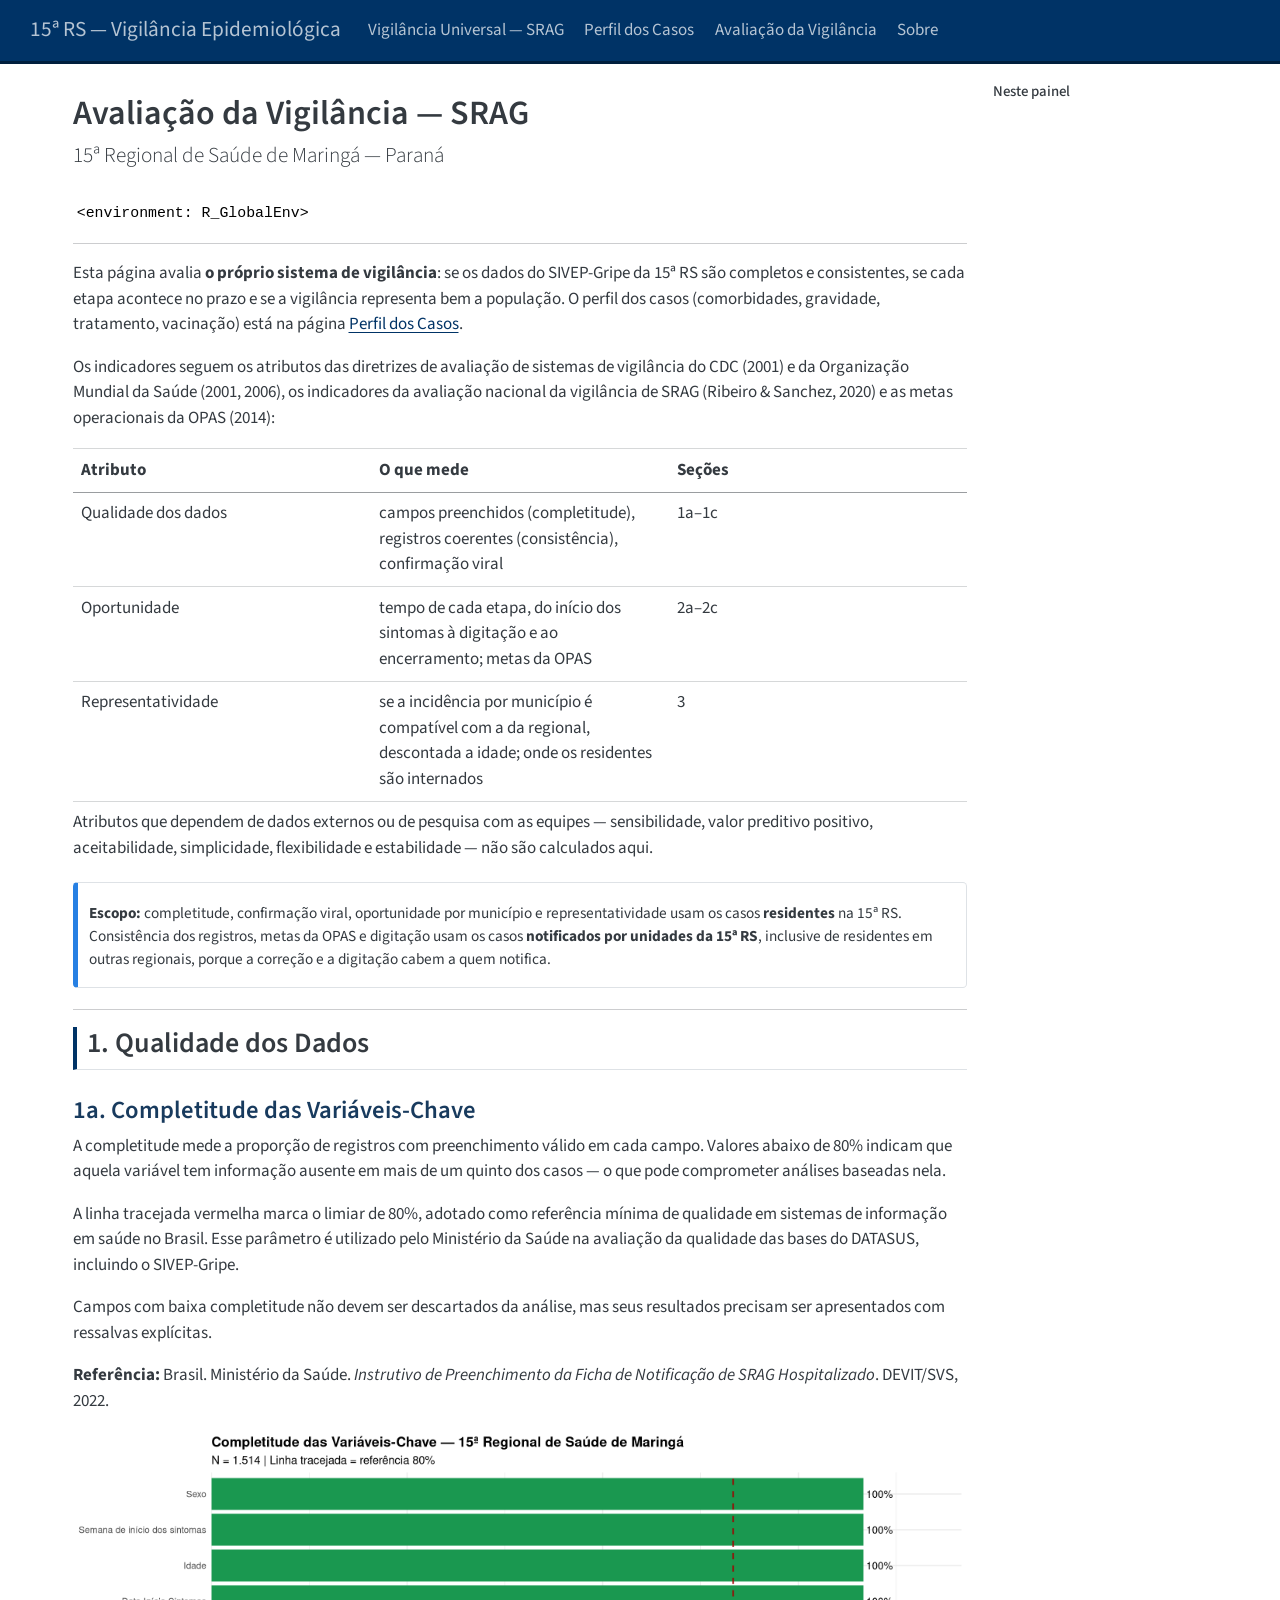
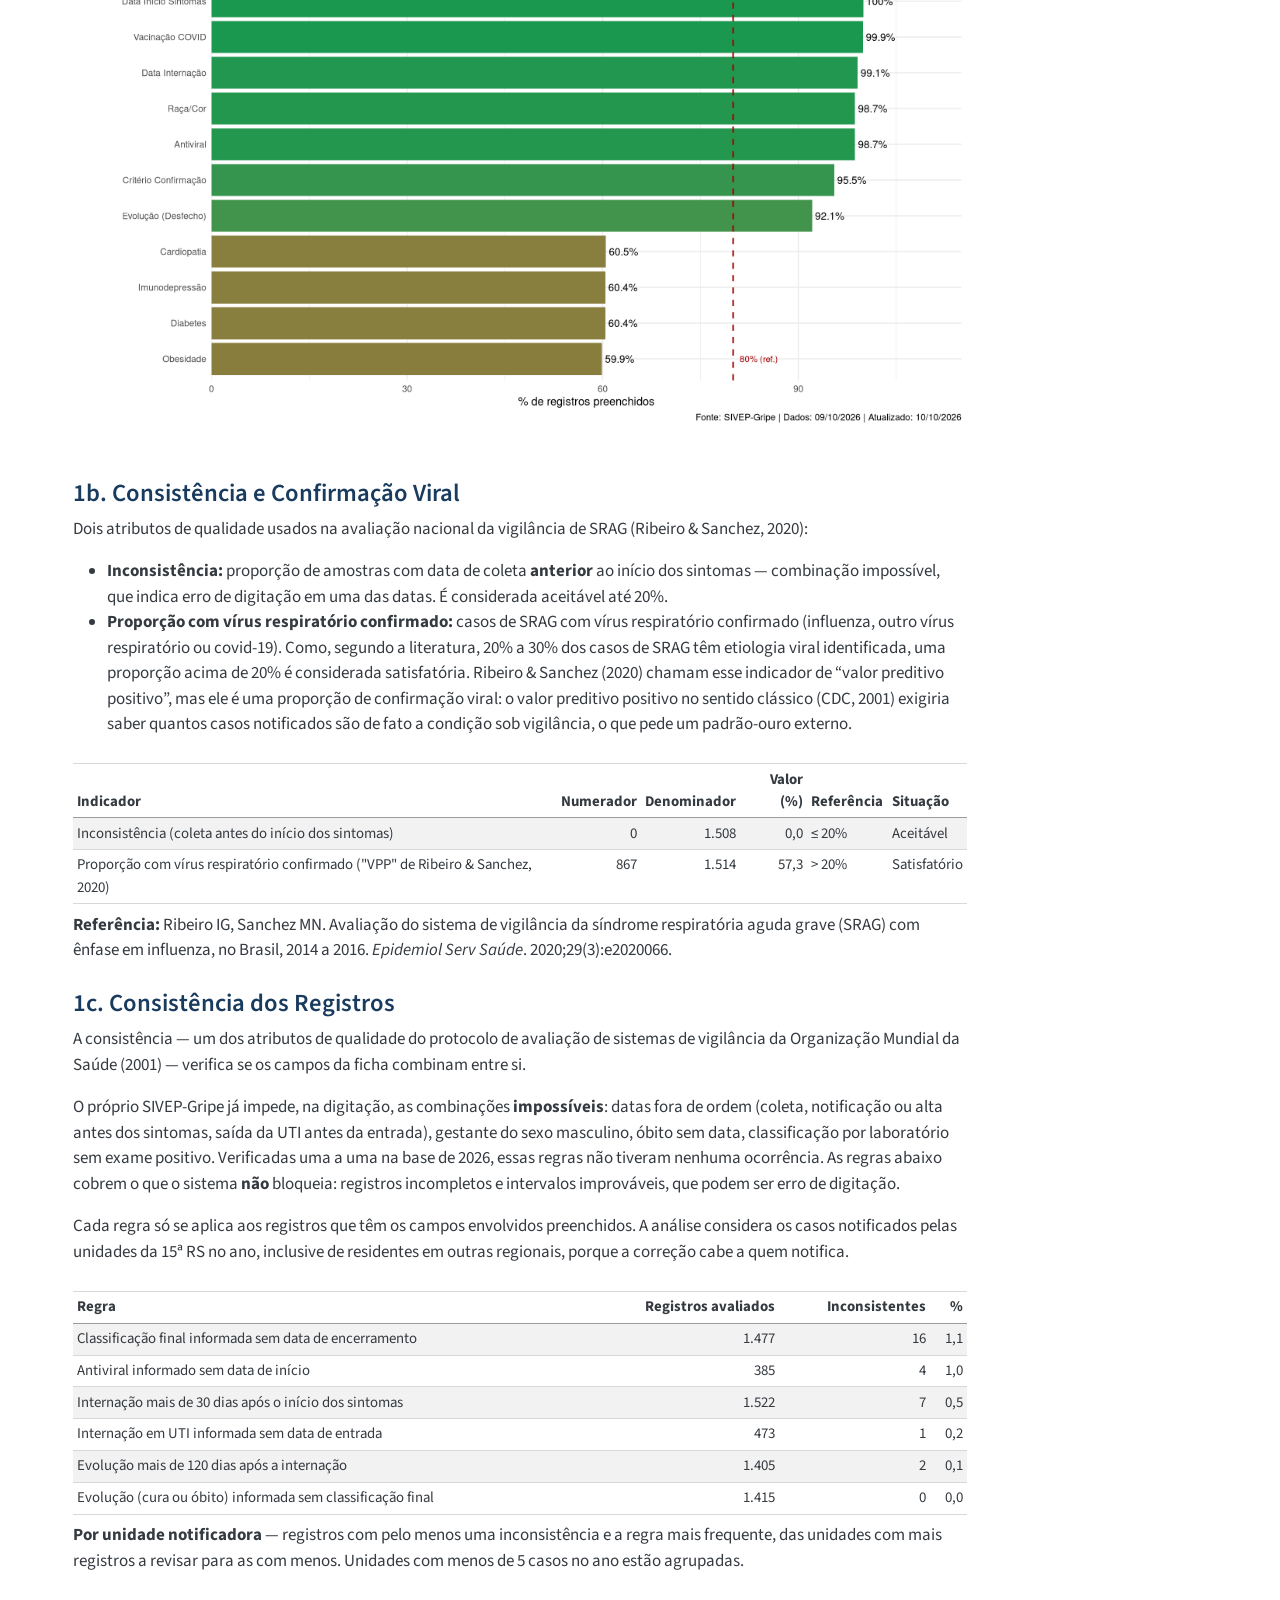
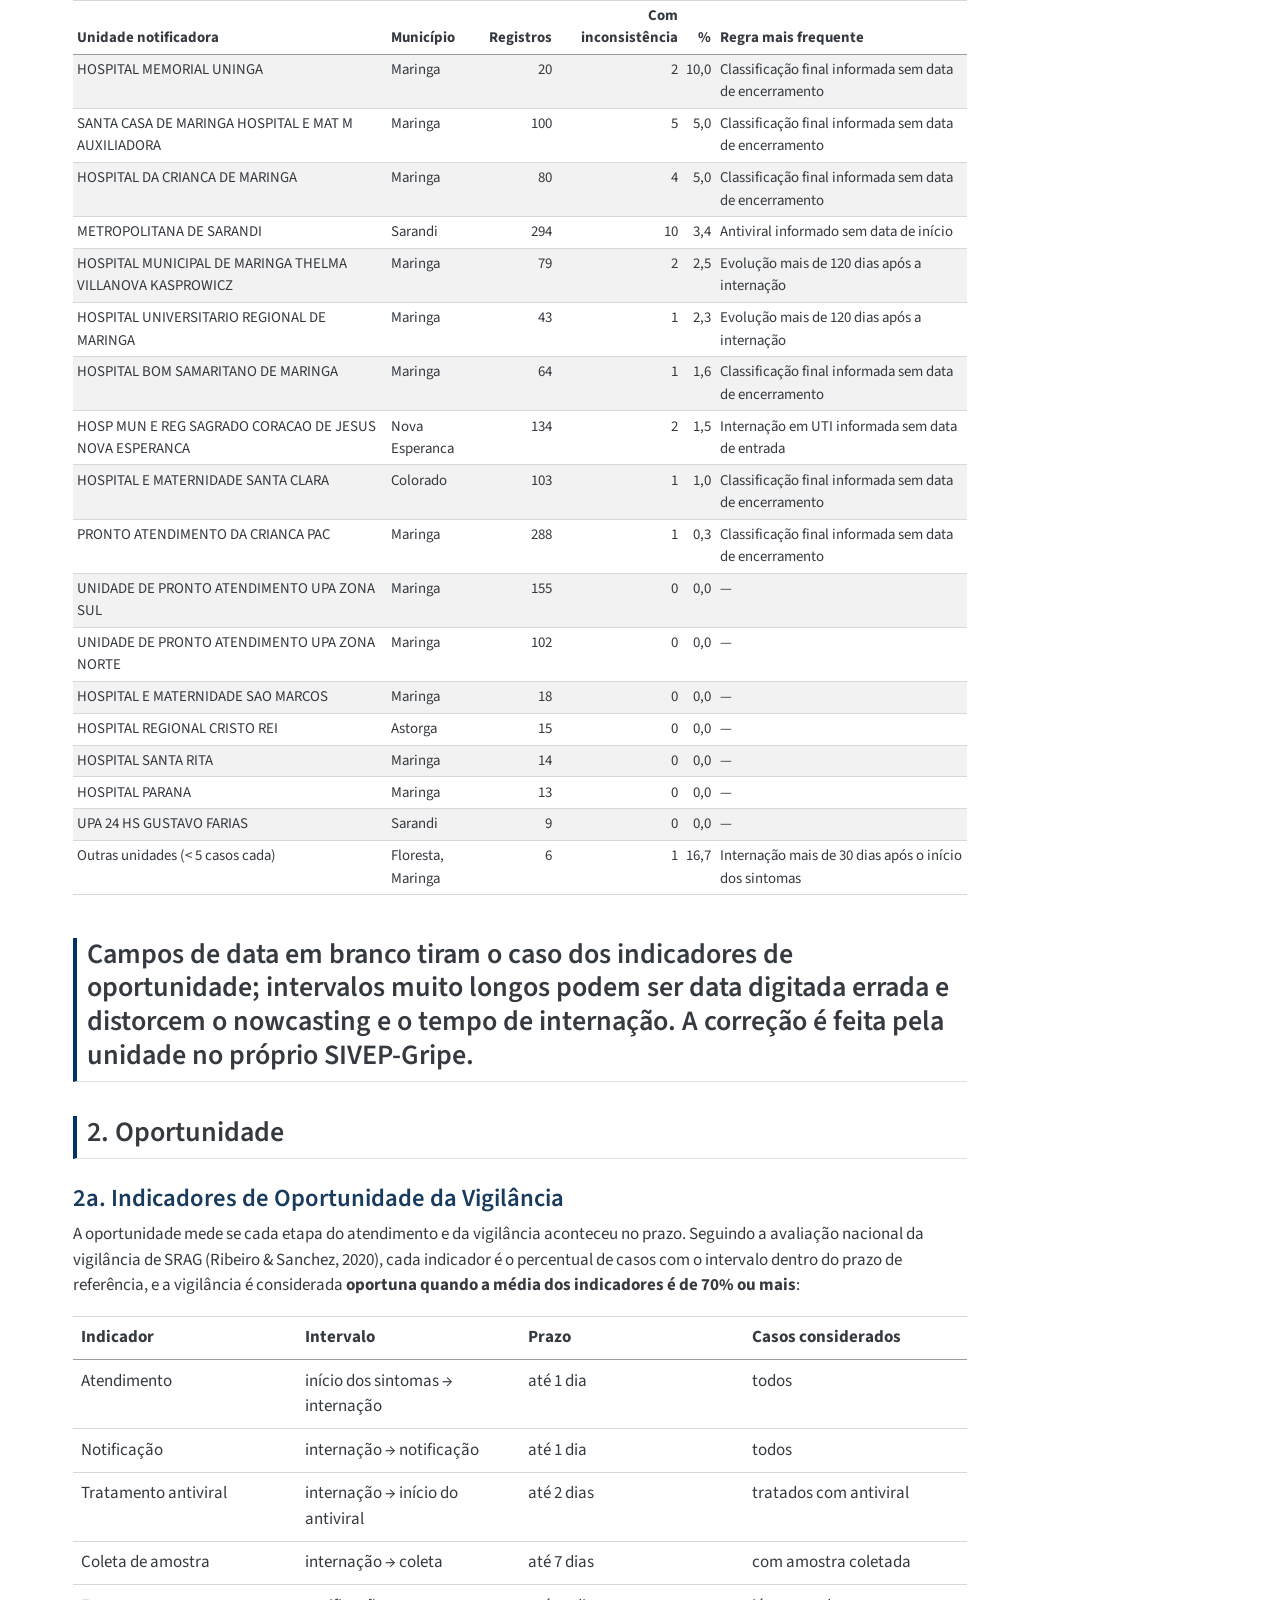
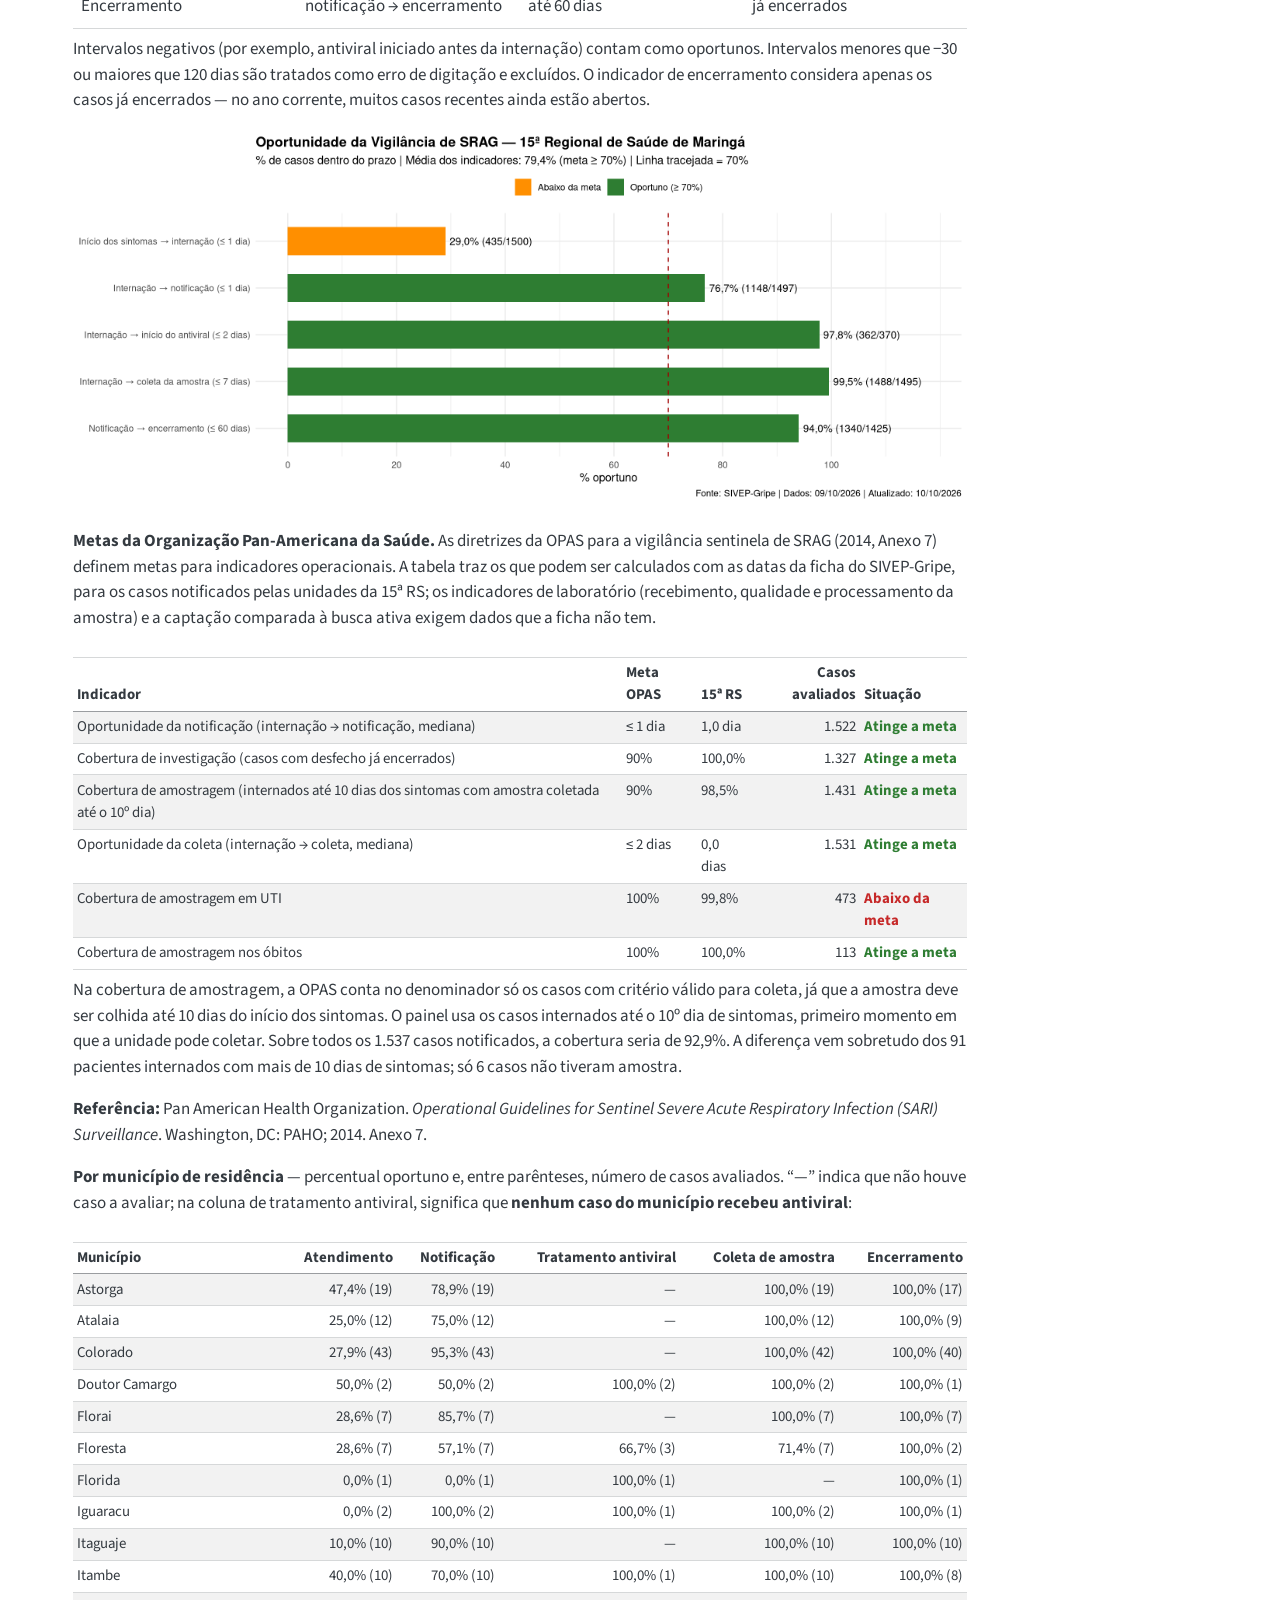
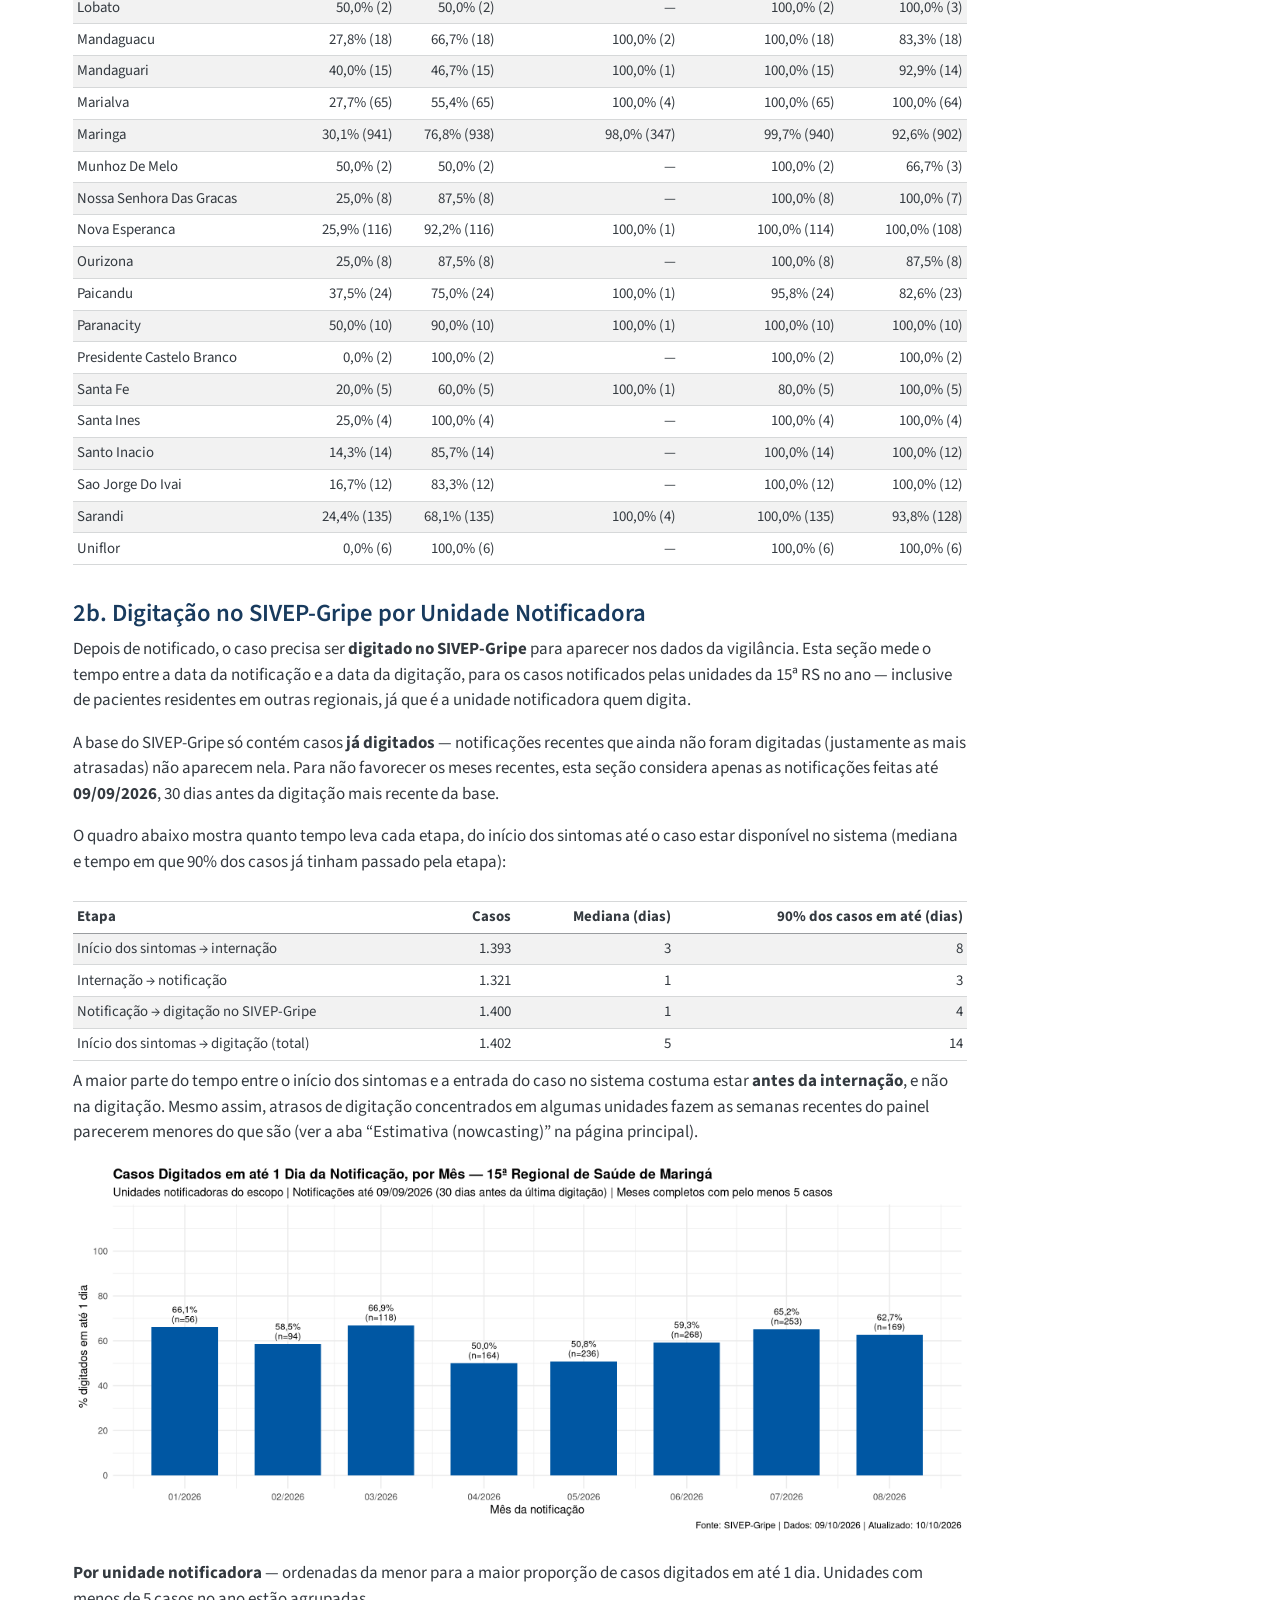
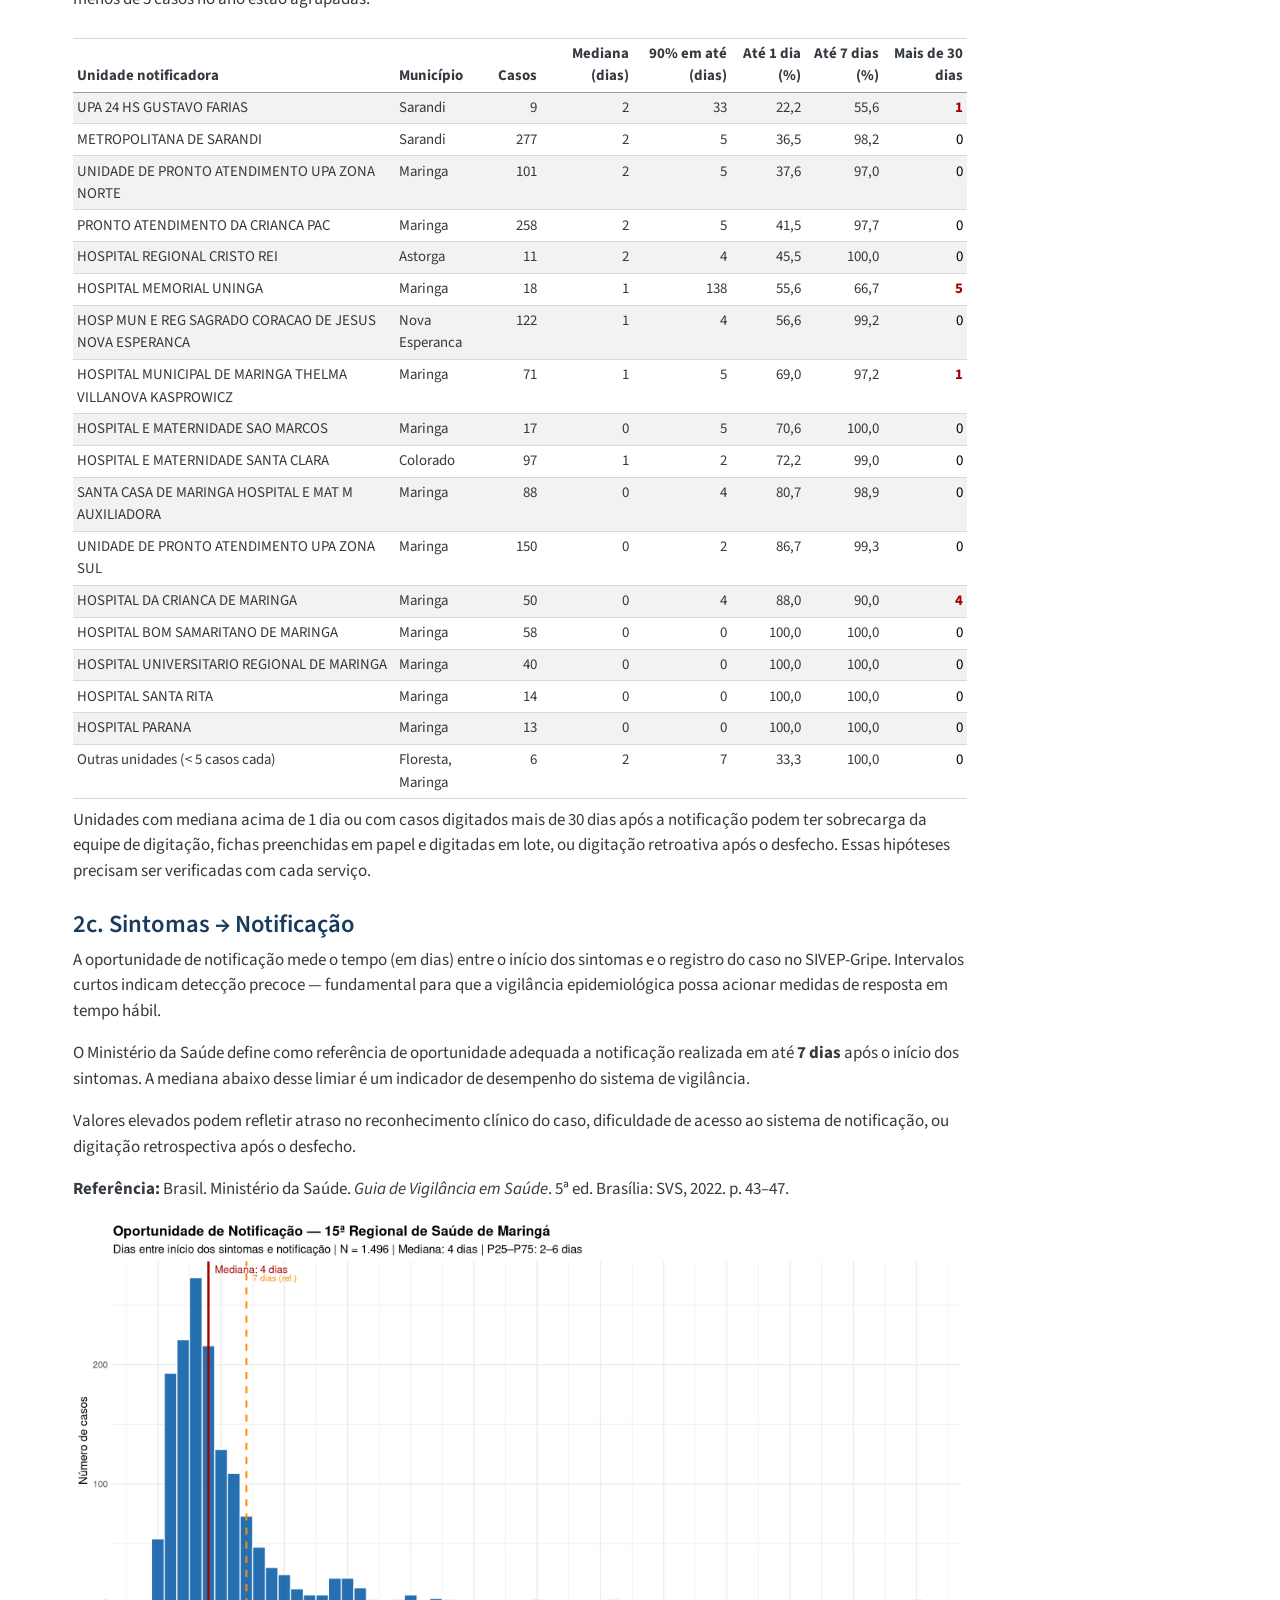
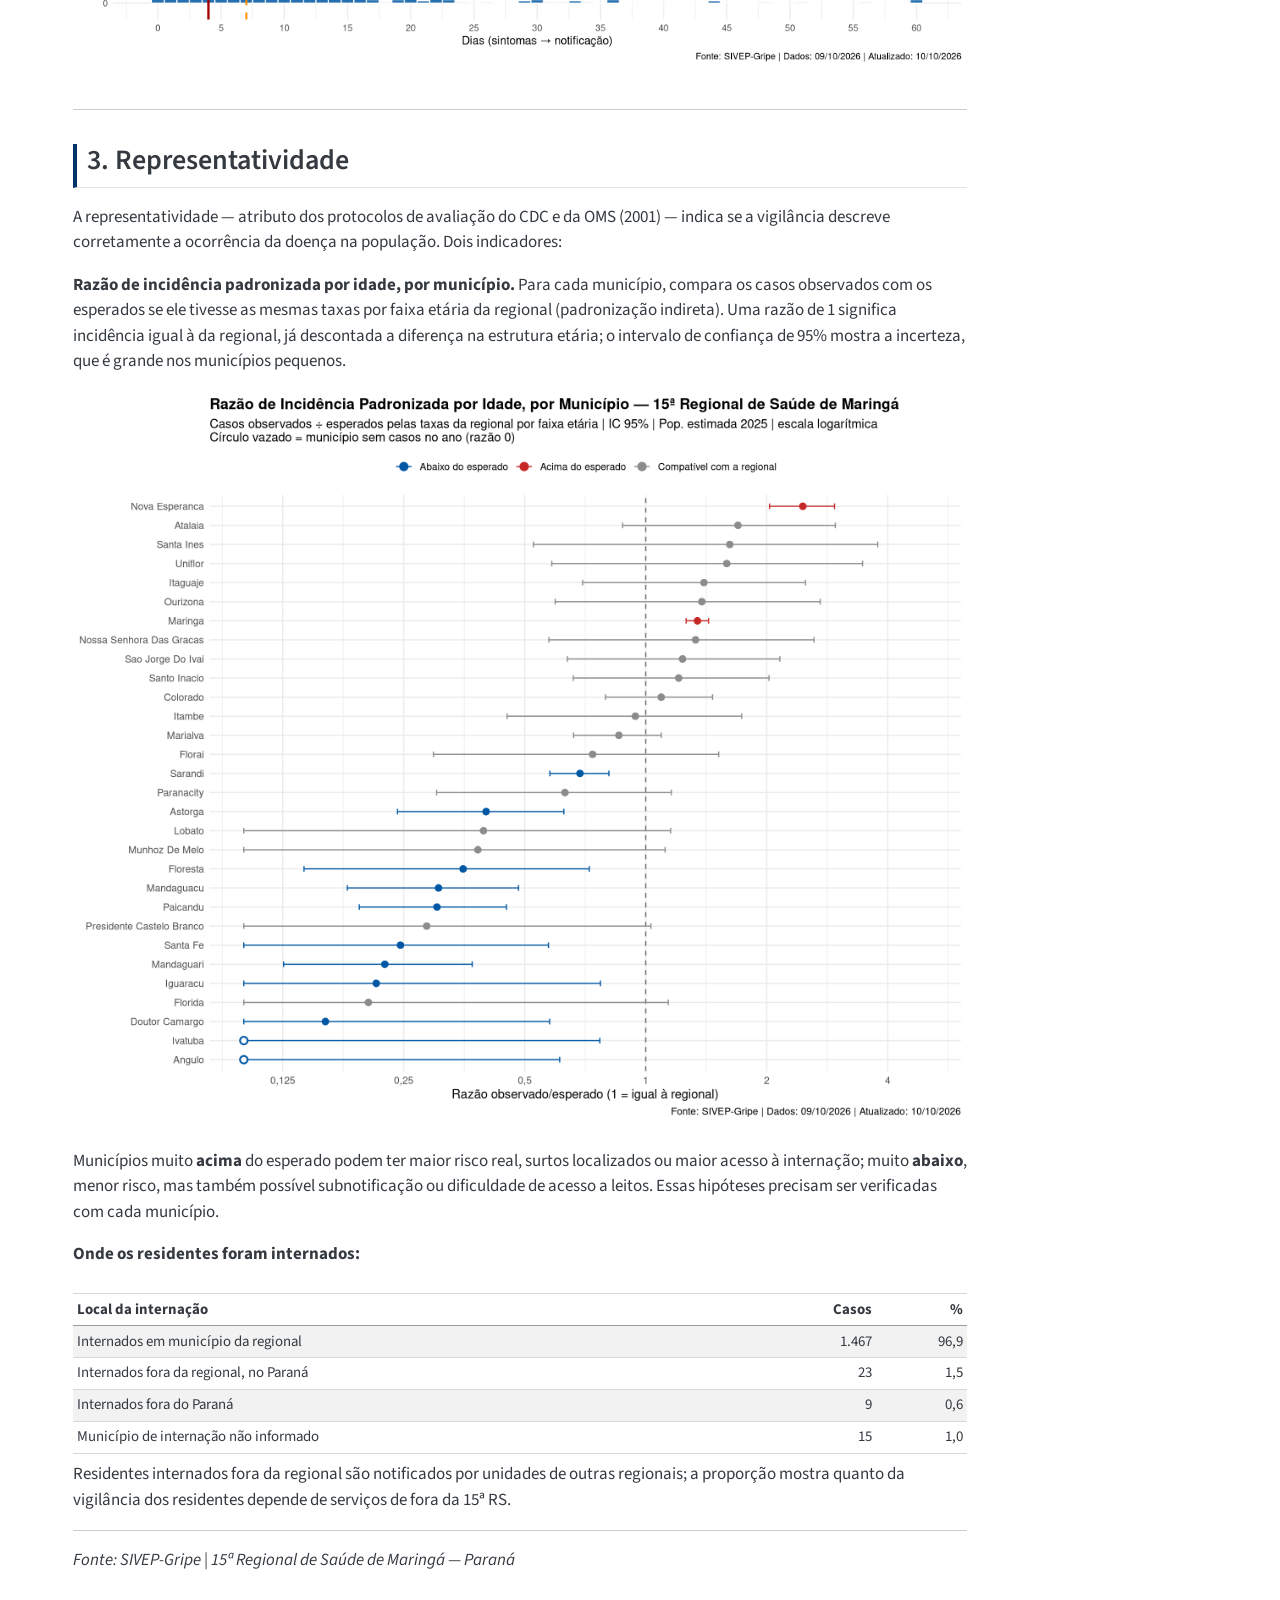
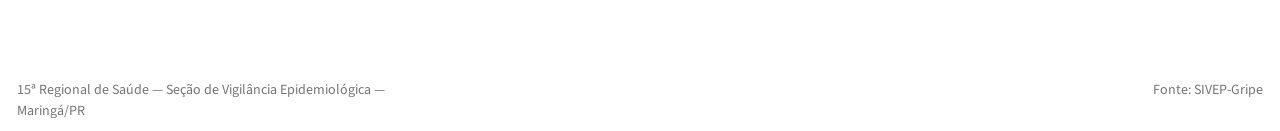
==== commit bb086a41: "Atualização de layout/texto — 10/10/2026" ====
--- a/docs/avaliacao.html
+++ b/docs/avaliacao.html
@@ -590,10 +590,10 @@
 <td style="text-align: left; font-weight: bold; color: rgba(46, 125, 50, 1) !important;">Atinge a meta</td>
 </tr>
 <tr class="odd">
-<td style="text-align: left;">Cobertura de amostragem (SRAG com amostra coletada até 10 dias dos sintomas)</td>
+<td style="text-align: left;">Cobertura de amostragem (internados até 10 dias dos sintomas com amostra coletada até o 10º dia)</td>
 <td style="text-align: left;">90%</td>
-<td style="text-align: left;">92,9%</td>
-<td style="text-align: right;">1.537</td>
+<td style="text-align: left;">98,5%</td>
+<td style="text-align: right;">1.431</td>
 <td style="text-align: left; font-weight: bold; color: rgba(46, 125, 50, 1) !important;">Atinge a meta</td>
 </tr>
 <tr class="even">
@@ -621,6 +621,7 @@
 </table>
 </div>
 </div>
+<p>Na cobertura de amostragem, a OPAS conta no denominador só os casos com critério válido para coleta, já que a amostra deve ser colhida até 10 dias do início dos sintomas. O painel usa os casos internados até o 10º dia de sintomas, primeiro momento em que a unidade pode coletar. Sobre todos os 1.537 casos notificados, a cobertura seria de 92,9%. A diferença vem sobretudo dos 91 pacientes internados com mais de 10 dias de sintomas; só 6 casos não tiveram amostra.</p>
 <p><strong>Referência:</strong> Pan American Health Organization. <em>Operational Guidelines for Sentinel Severe Acute Respiratory Infection (SARI) Surveillance</em>. Washington, DC: PAHO; 2014. Anexo 7.</p>
 <p><strong>Por município de residência</strong> — percentual oportuno e, entre parênteses, número de casos avaliados. “—” indica que não houve caso a avaliar; na coluna de tratamento antiviral, significa que <strong>nenhum caso do município recebeu antiviral</strong>:</p>
 <div class="cell">
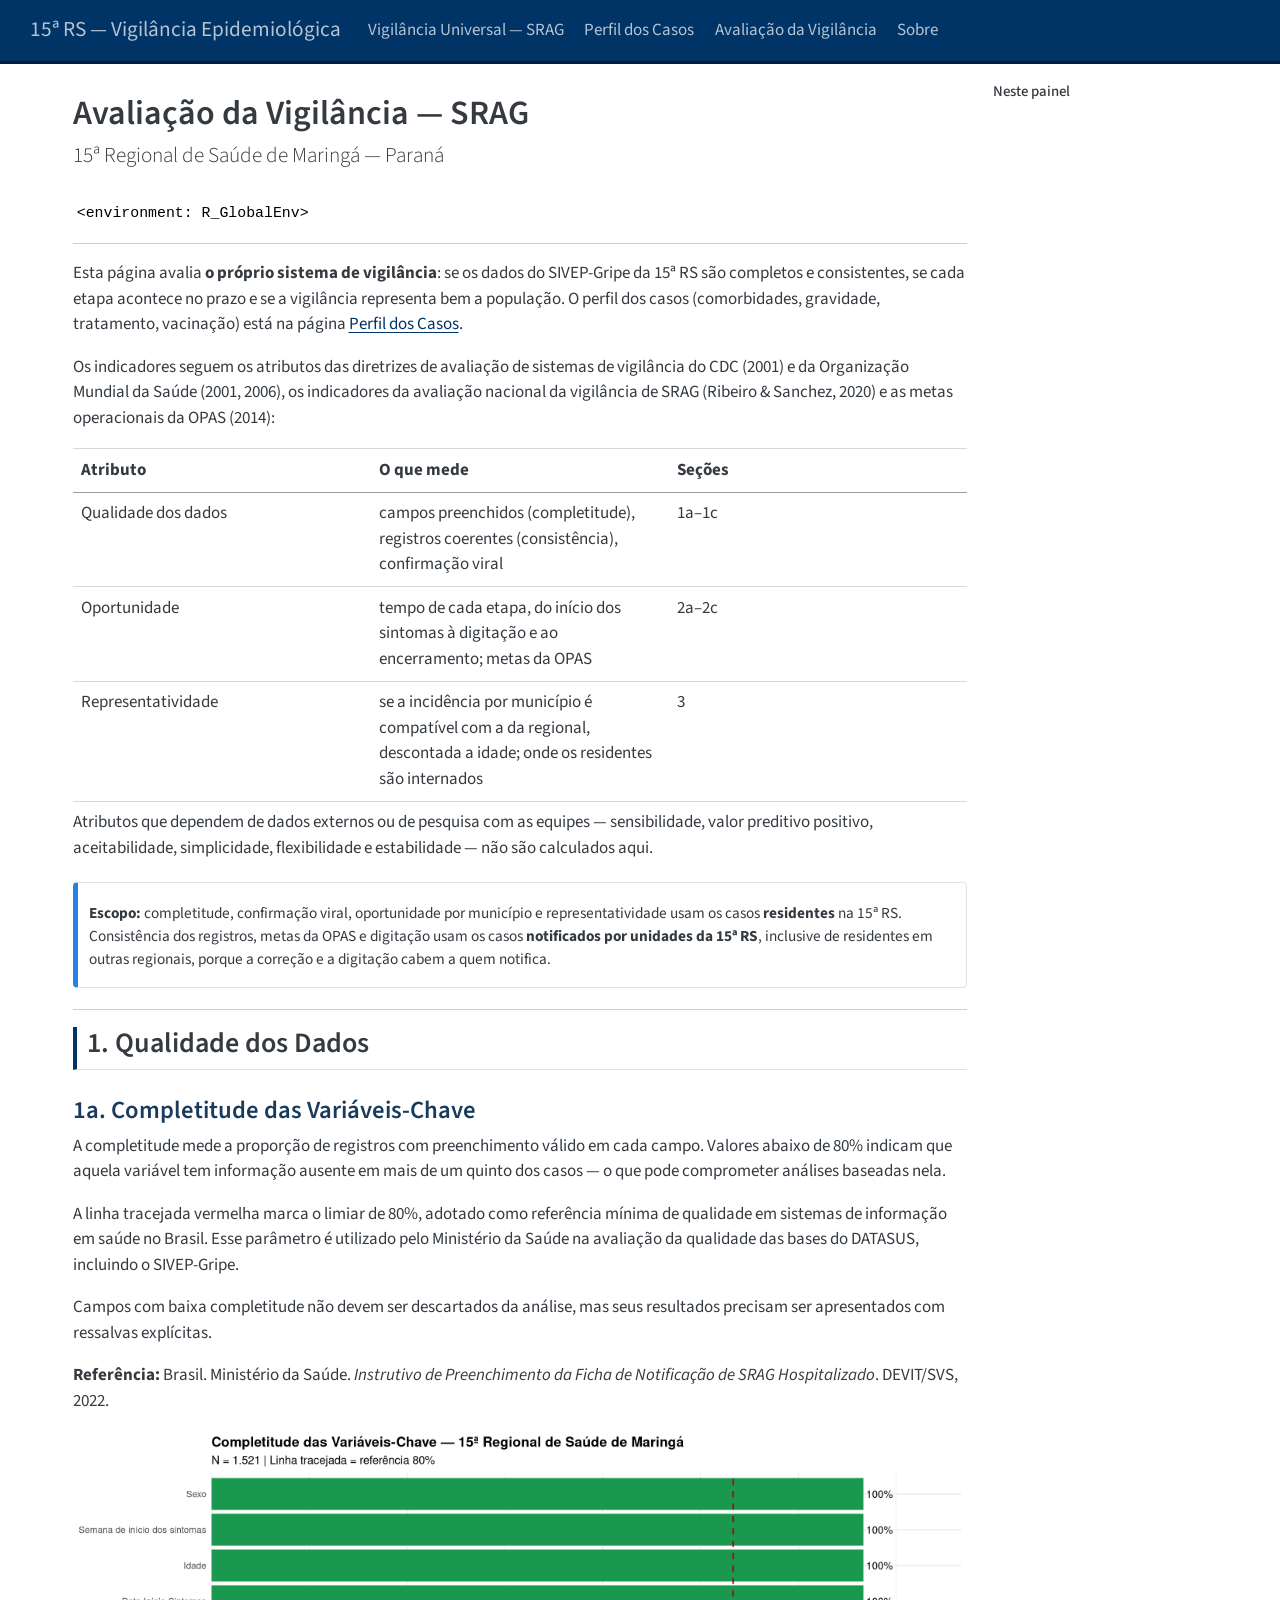
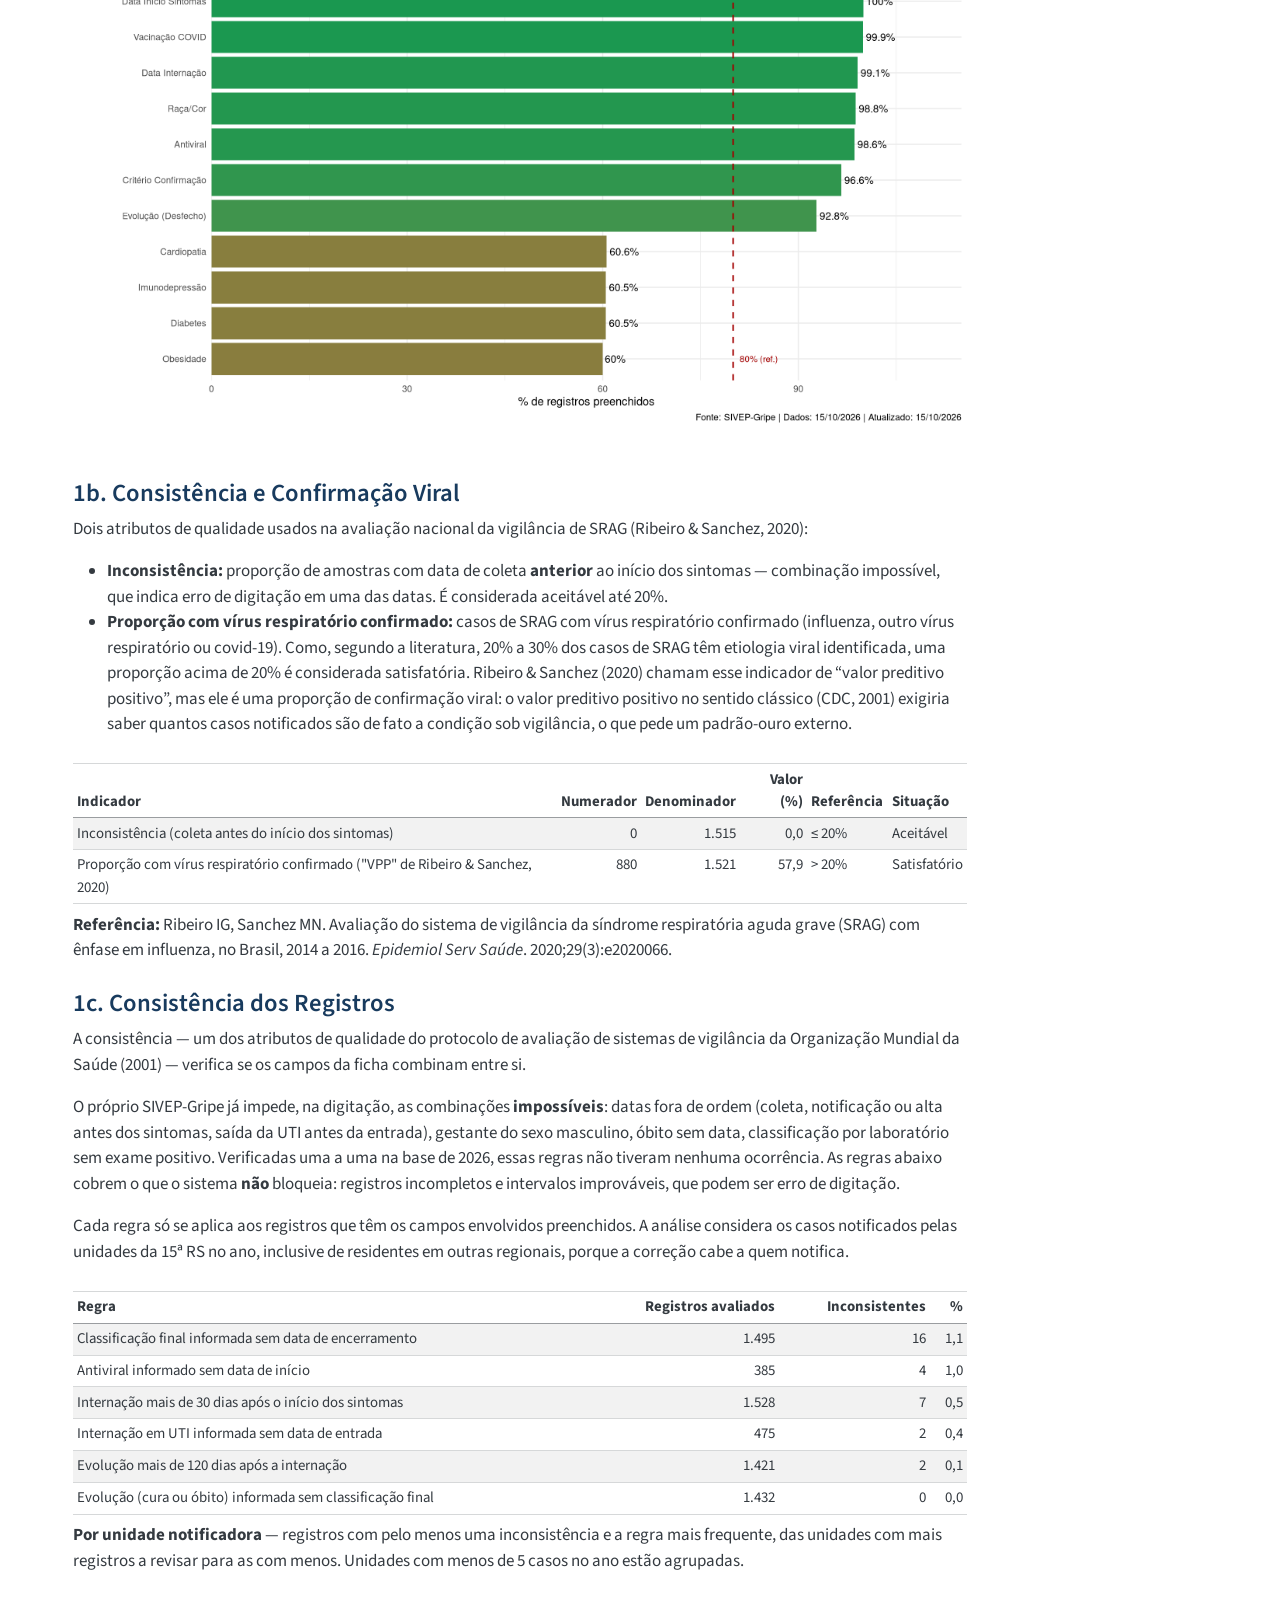
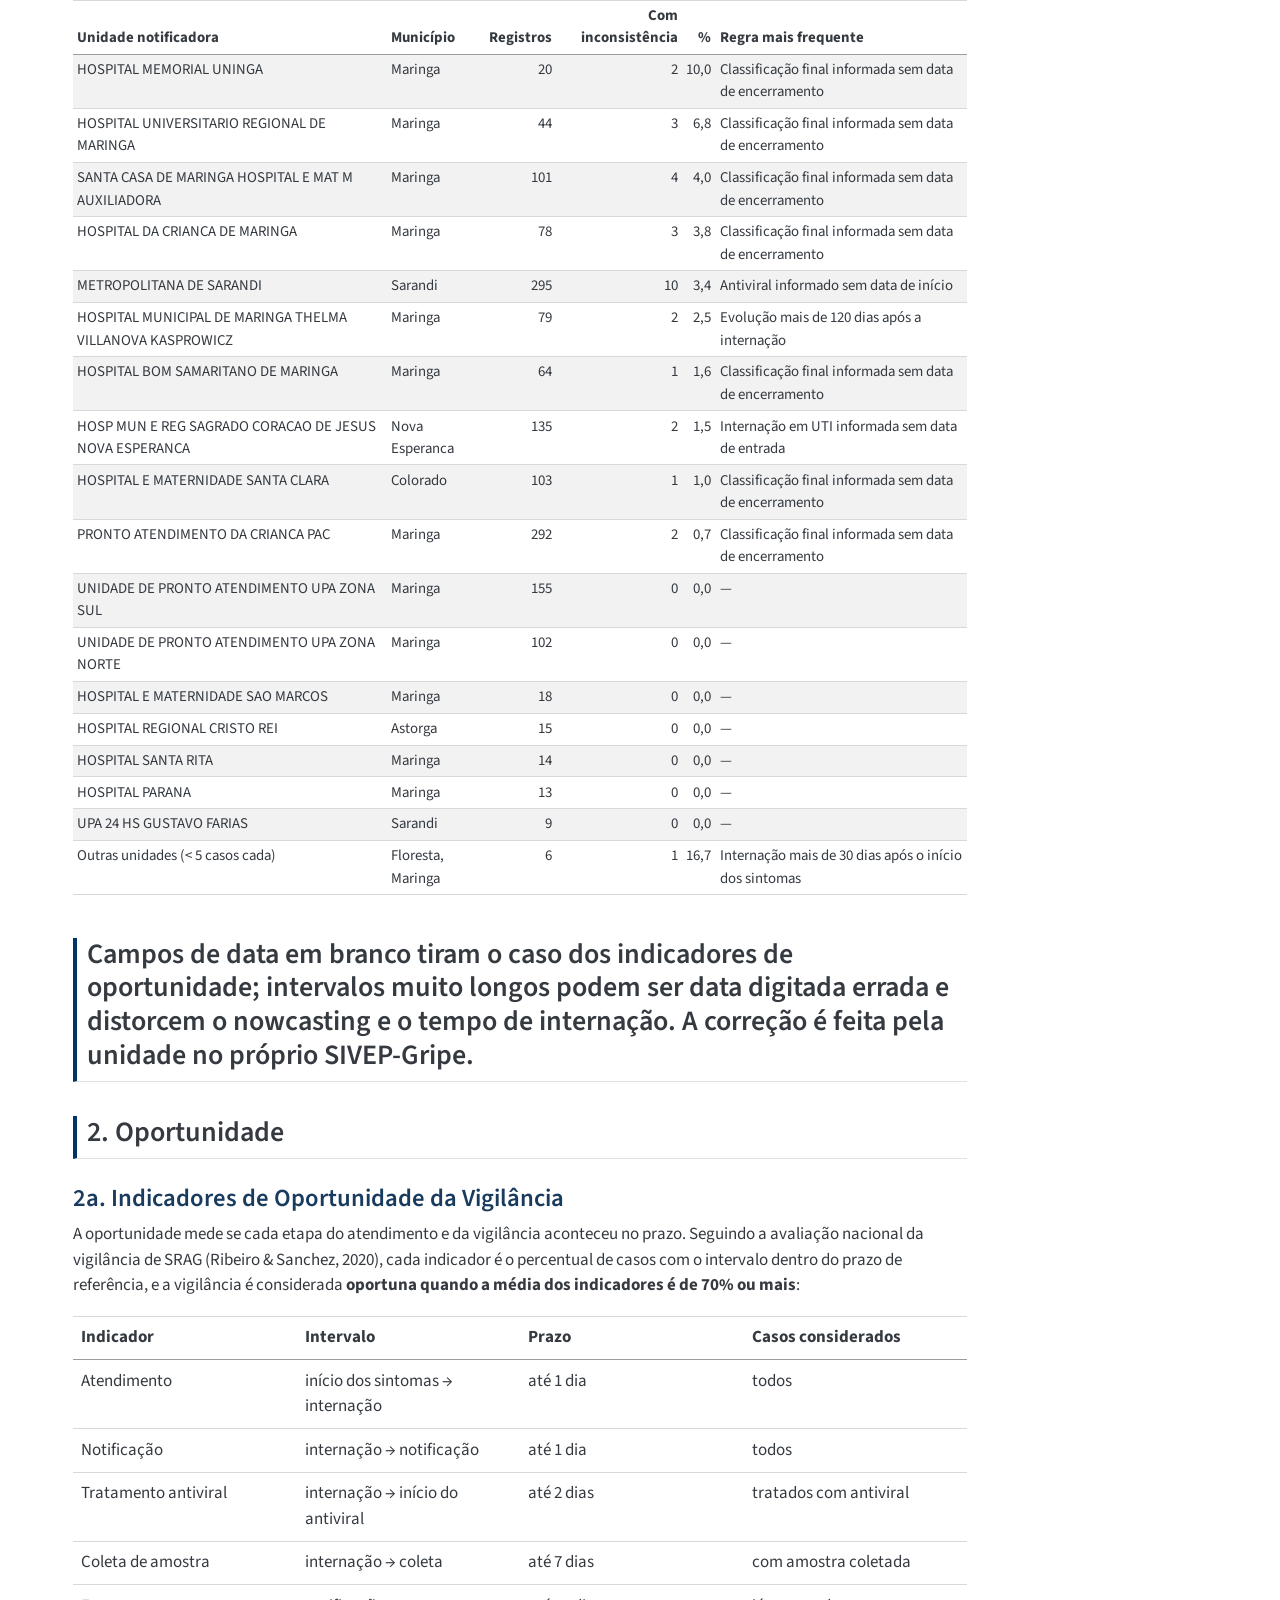
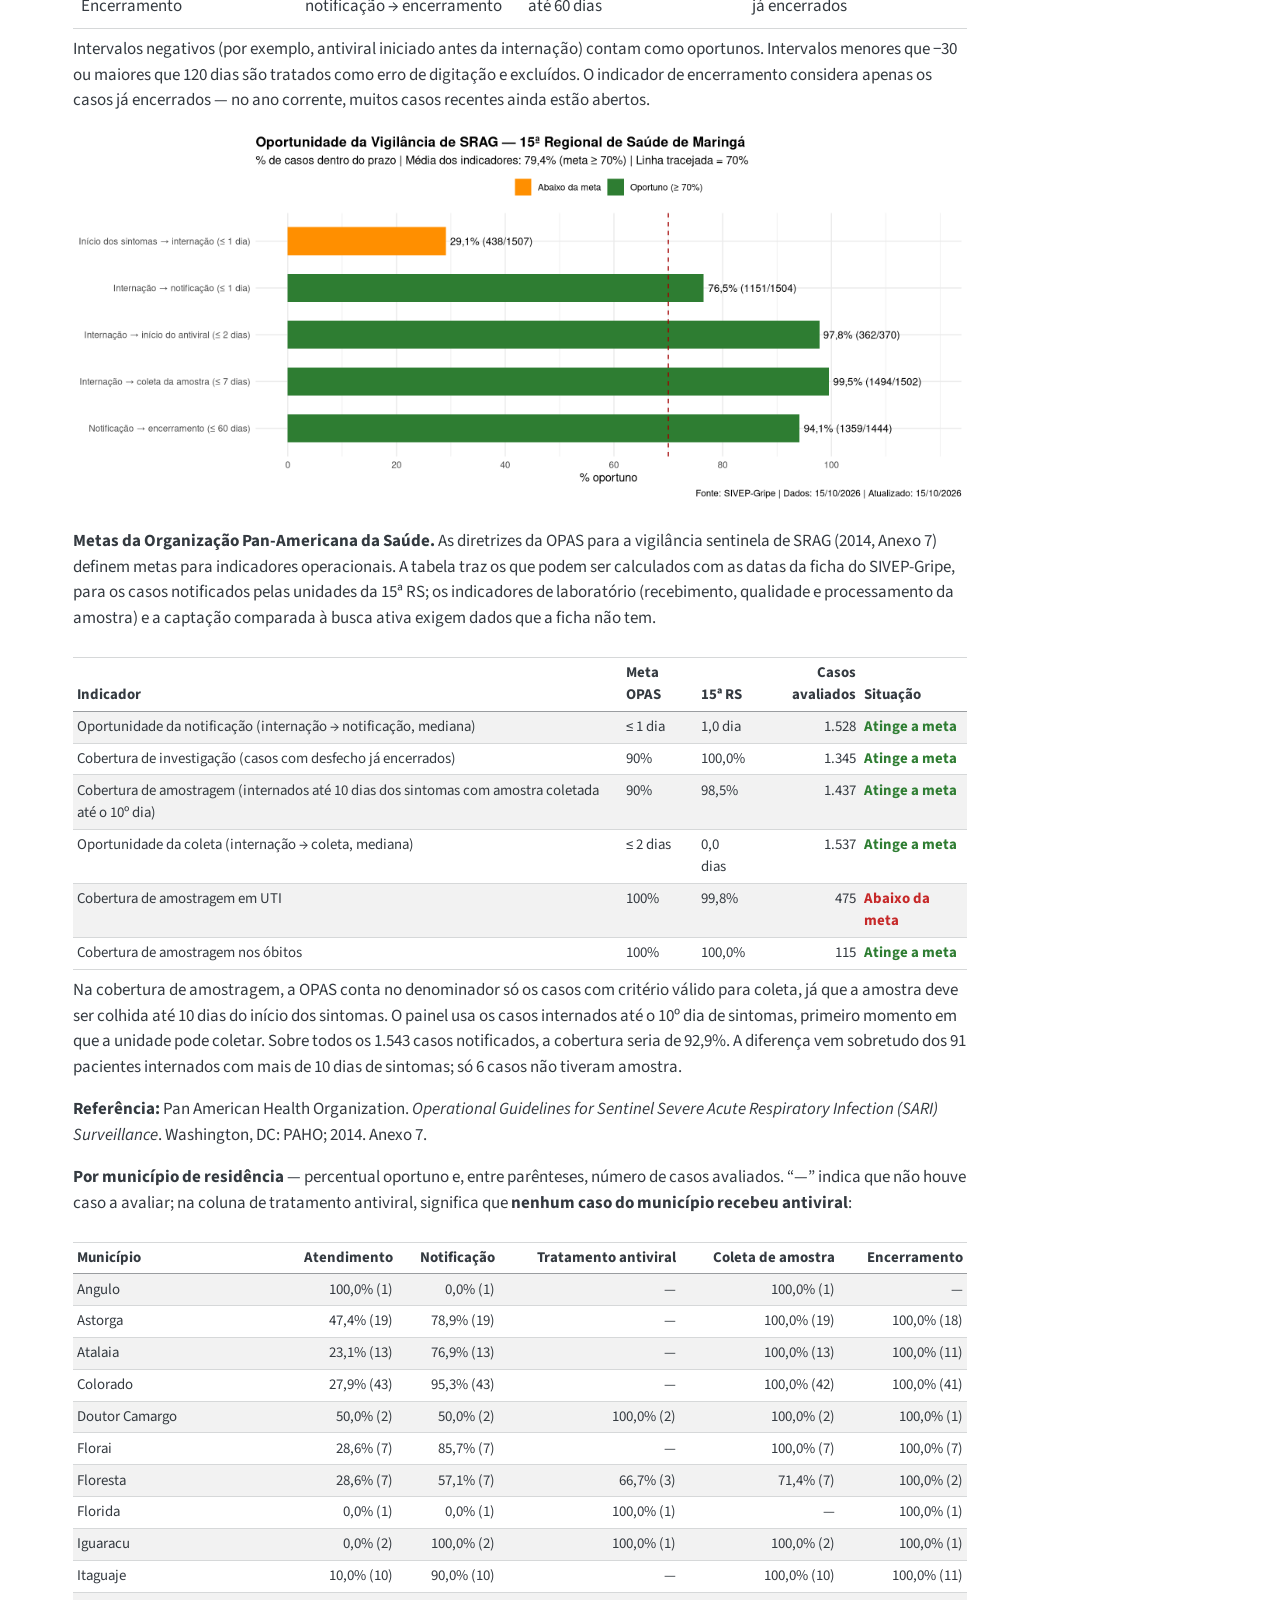
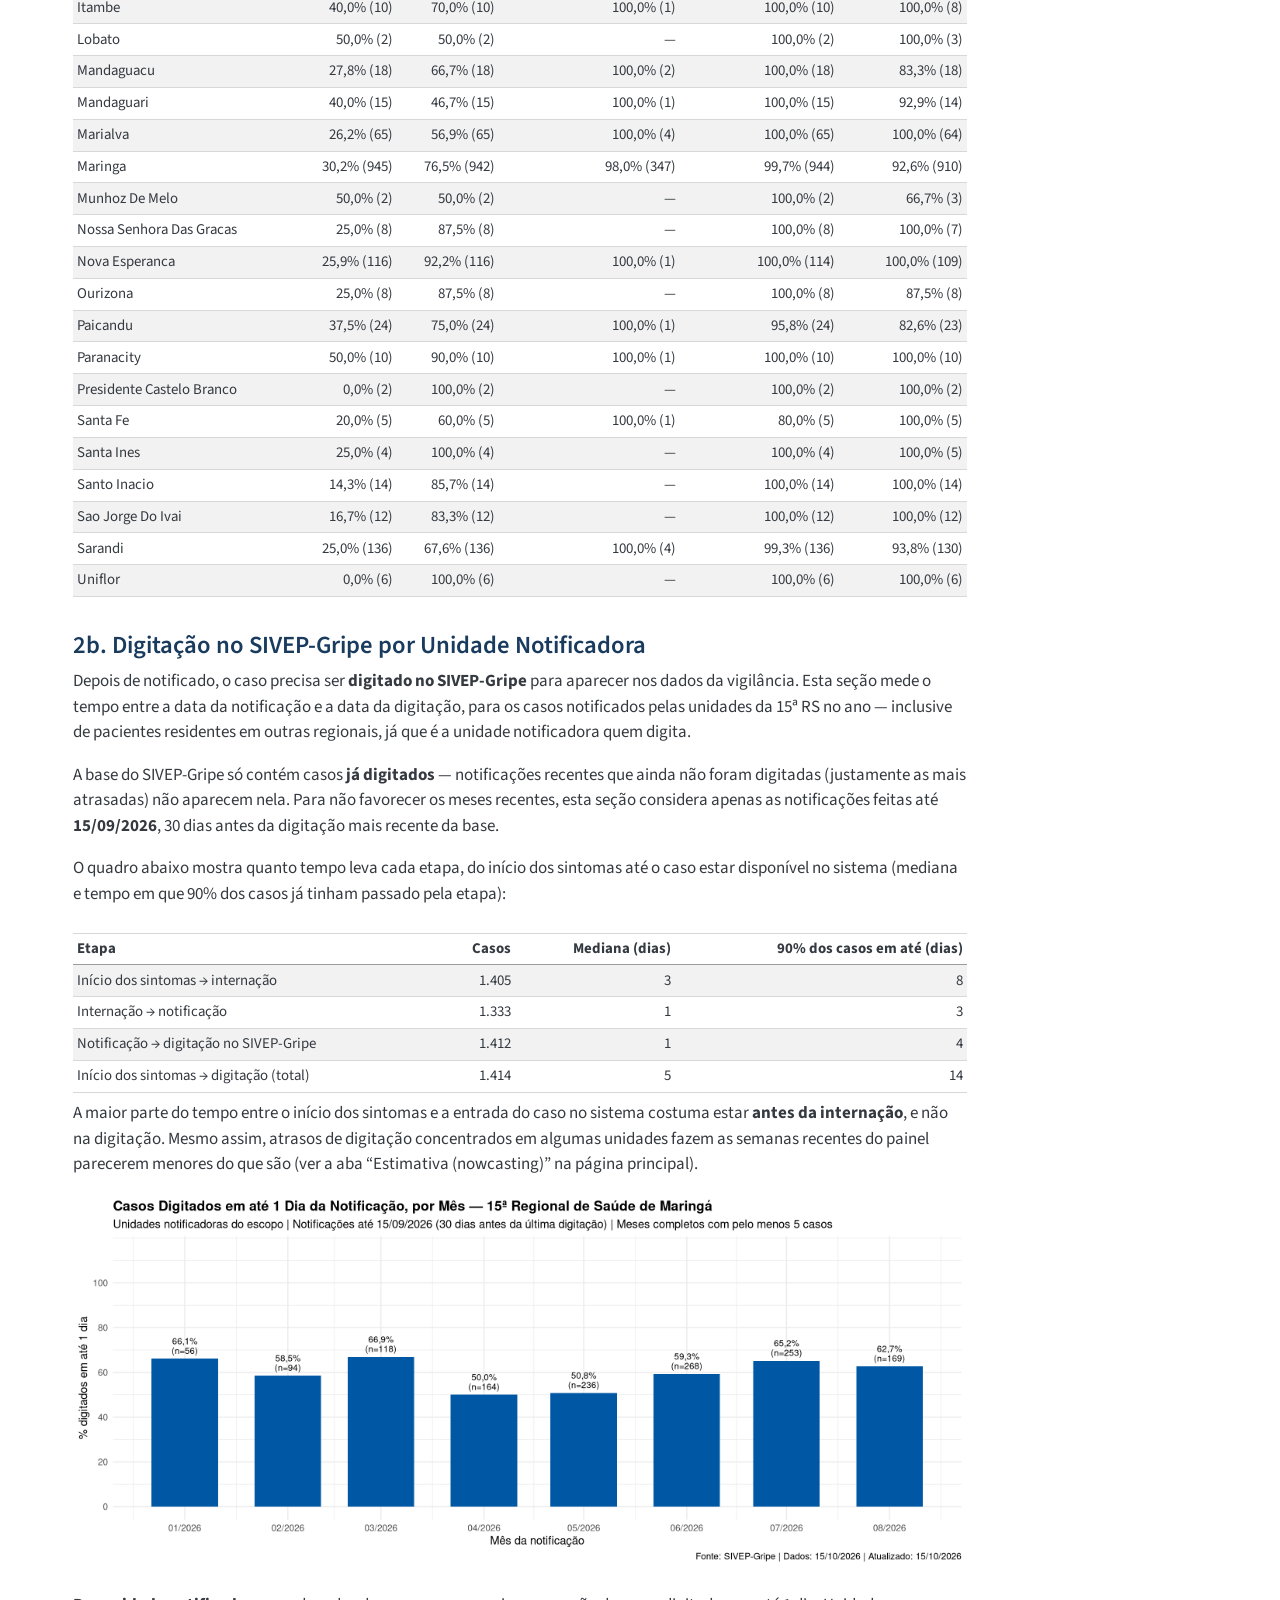
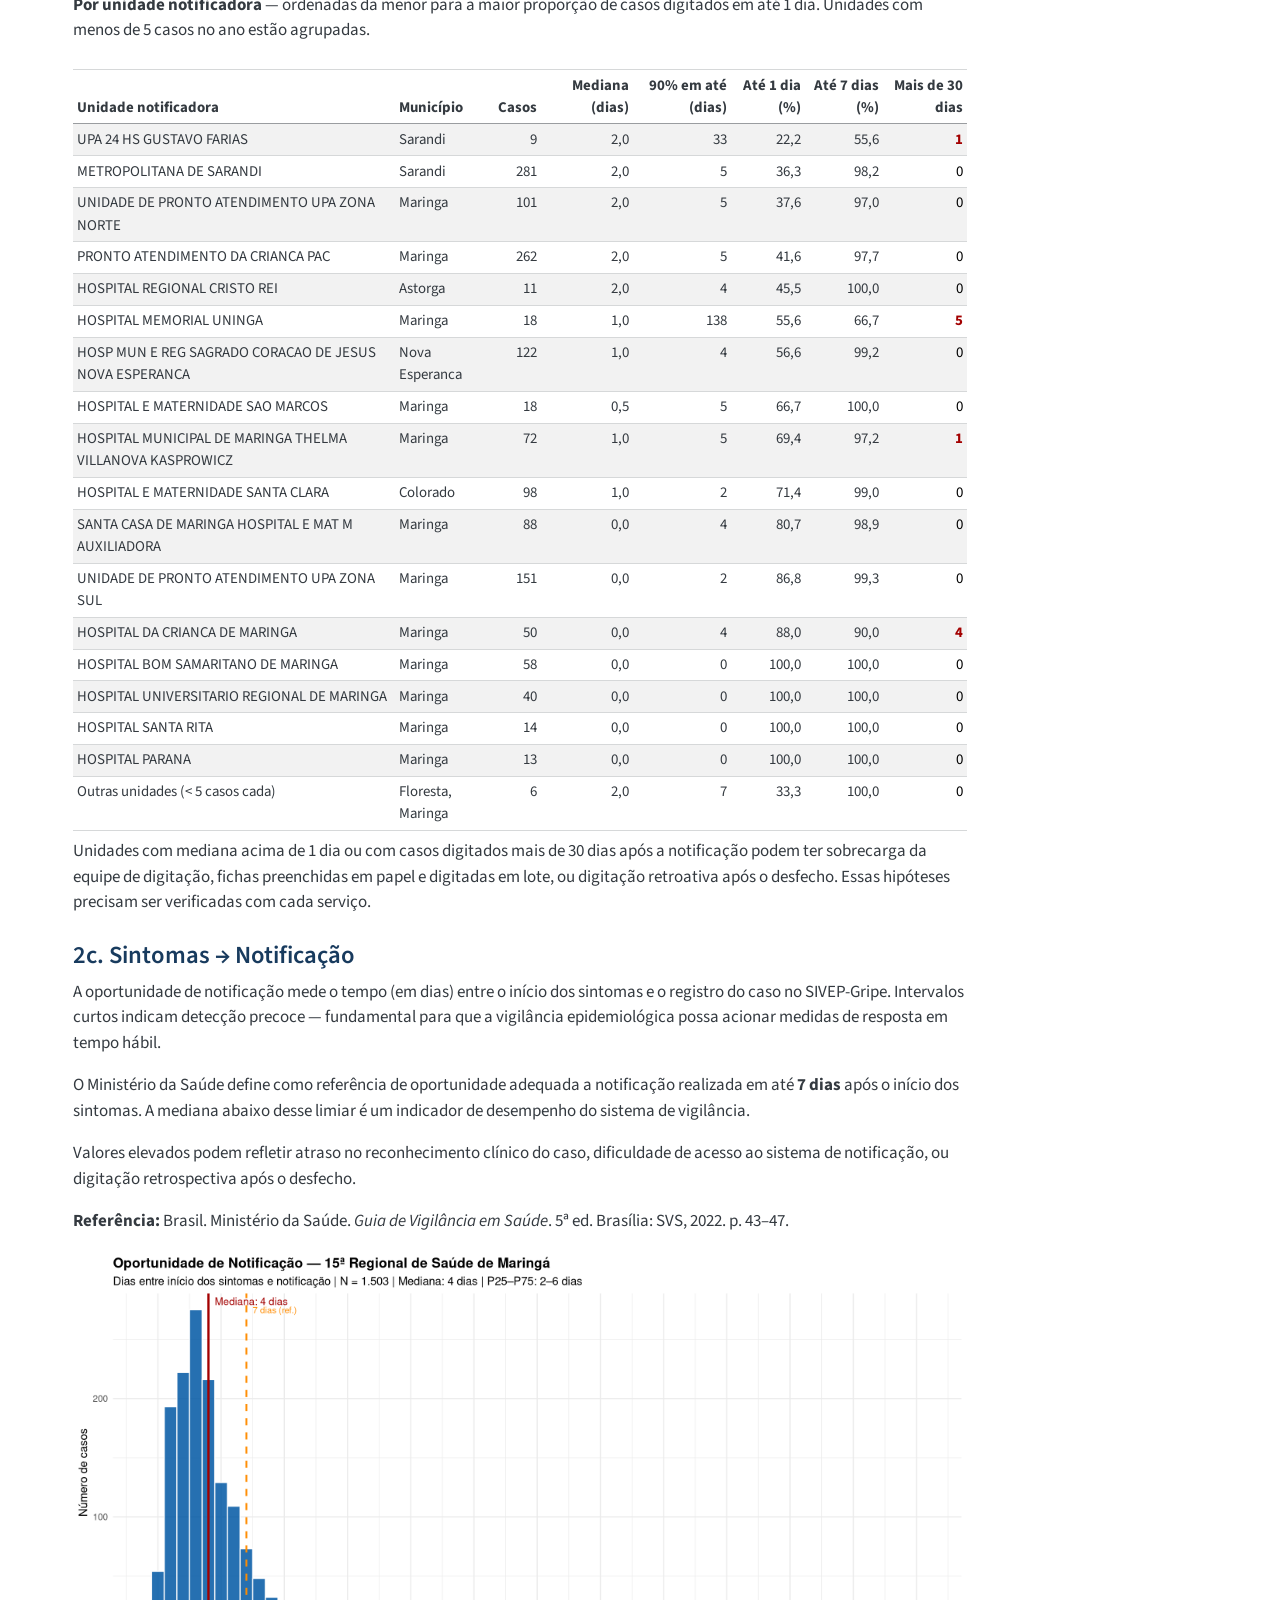
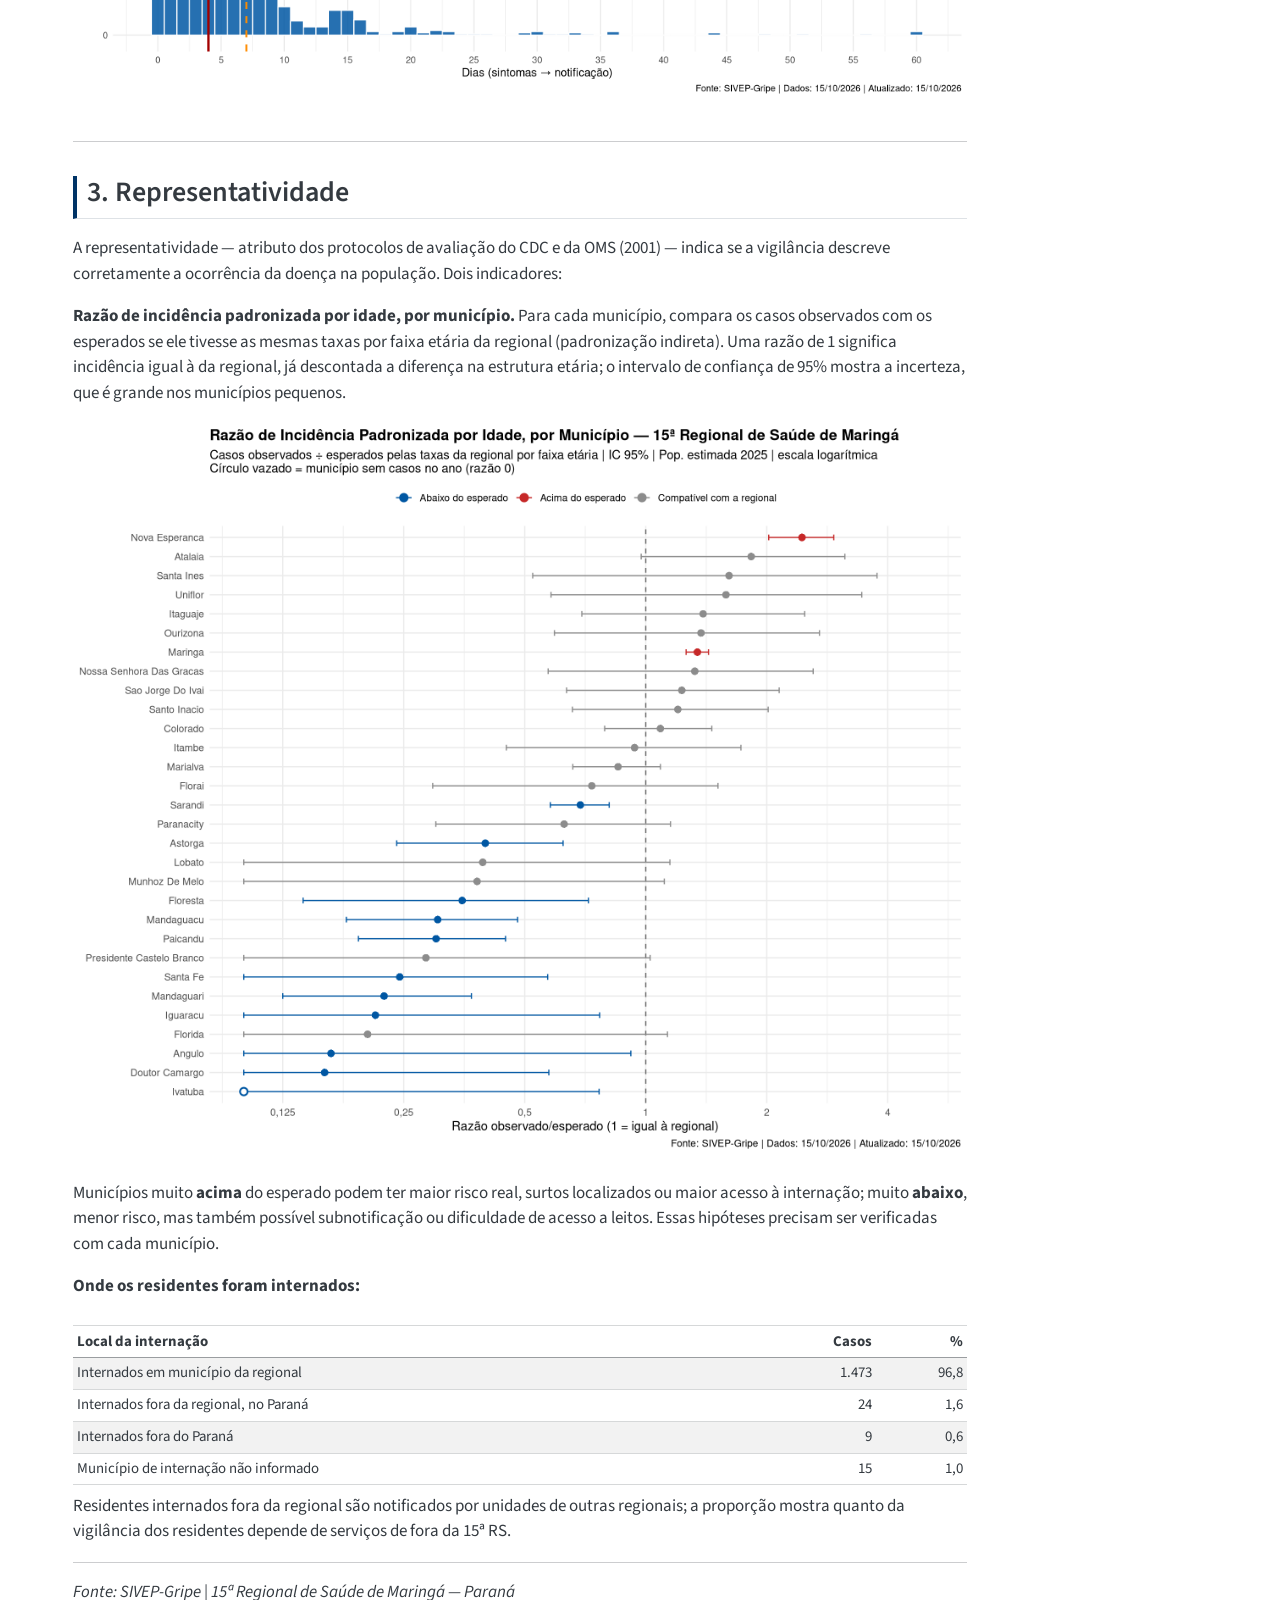
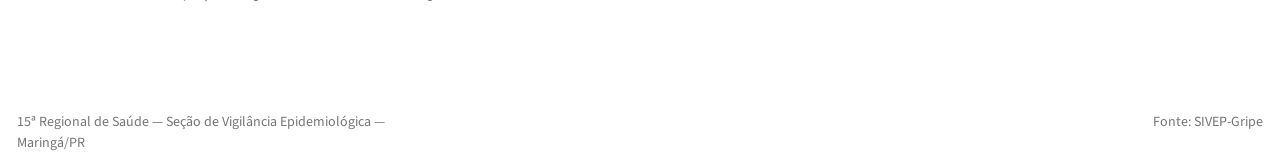
==== commit 8993e7e0: "Atualização de dados — 15/10/2026" ====
--- a/docs/avaliacao.html
+++ b/docs/avaliacao.html
@@ -254,16 +254,16 @@
 <tr class="odd">
 <td style="text-align: left;">Inconsistência (coleta antes do início dos sintomas)</td>
 <td style="text-align: right;">0</td>
-<td style="text-align: right;">1.508</td>
+<td style="text-align: right;">1.515</td>
 <td style="text-align: right;">0,0</td>
 <td style="text-align: left;">≤ 20%</td>
 <td style="text-align: left;">Aceitável</td>
 </tr>
 <tr class="even">
 <td style="text-align: left;">Proporção com vírus respiratório confirmado ("VPP" de Ribeiro &amp; Sanchez, 2020)</td>
-<td style="text-align: right;">867</td>
-<td style="text-align: right;">1.514</td>
-<td style="text-align: right;">57,3</td>
+<td style="text-align: right;">880</td>
+<td style="text-align: right;">1.521</td>
+<td style="text-align: right;">57,9</td>
 <td style="text-align: left;">&gt; 20%</td>
 <td style="text-align: left;">Satisfatório</td>
 </tr>
@@ -292,7 +292,7 @@
 <tbody>
 <tr class="odd">
 <td style="text-align: left;">Classificação final informada sem data de encerramento</td>
-<td style="text-align: right;">1.477</td>
+<td style="text-align: right;">1.495</td>
 <td style="text-align: right;">16</td>
 <td style="text-align: right;">1,1</td>
 </tr>
@@ -304,25 +304,25 @@
 </tr>
 <tr class="odd">
 <td style="text-align: left;">Internação mais de 30 dias após o início dos sintomas</td>
-<td style="text-align: right;">1.522</td>
+<td style="text-align: right;">1.528</td>
 <td style="text-align: right;">7</td>
 <td style="text-align: right;">0,5</td>
 </tr>
 <tr class="even">
 <td style="text-align: left;">Internação em UTI informada sem data de entrada</td>
-<td style="text-align: right;">473</td>
-<td style="text-align: right;">1</td>
-<td style="text-align: right;">0,2</td>
+<td style="text-align: right;">475</td>
+<td style="text-align: right;">2</td>
+<td style="text-align: right;">0,4</td>
 </tr>
 <tr class="odd">
 <td style="text-align: left;">Evolução mais de 120 dias após a internação</td>
-<td style="text-align: right;">1.405</td>
+<td style="text-align: right;">1.421</td>
 <td style="text-align: right;">2</td>
 <td style="text-align: right;">0,1</td>
 </tr>
 <tr class="even">
 <td style="text-align: left;">Evolução (cura ou óbito) informada sem classificação final</td>
-<td style="text-align: right;">1.415</td>
+<td style="text-align: right;">1.432</td>
 <td style="text-align: right;">0</td>
 <td style="text-align: right;">0,0</td>
 </tr>
@@ -354,30 +354,38 @@
 <td style="text-align: left;">Classificação final informada sem data de encerramento</td>
 </tr>
 <tr class="even">
+<td style="text-align: left;">HOSPITAL UNIVERSITARIO REGIONAL DE MARINGA</td>
+<td style="text-align: left;">Maringa</td>
+<td style="text-align: right;">44</td>
+<td style="text-align: right;">3</td>
+<td style="text-align: right;">6,8</td>
+<td style="text-align: left;">Classificação final informada sem data de encerramento</td>
+</tr>
+<tr class="odd">
 <td style="text-align: left;">SANTA CASA DE MARINGA HOSPITAL E MAT M AUXILIADORA</td>
 <td style="text-align: left;">Maringa</td>
-<td style="text-align: right;">100</td>
-<td style="text-align: right;">5</td>
-<td style="text-align: right;">5,0</td>
+<td style="text-align: right;">101</td>
+<td style="text-align: right;">4</td>
+<td style="text-align: right;">4,0</td>
 <td style="text-align: left;">Classificação final informada sem data de encerramento</td>
 </tr>
-<tr class="odd">
+<tr class="even">
 <td style="text-align: left;">HOSPITAL DA CRIANCA DE MARINGA</td>
 <td style="text-align: left;">Maringa</td>
-<td style="text-align: right;">80</td>
-<td style="text-align: right;">4</td>
-<td style="text-align: right;">5,0</td>
+<td style="text-align: right;">78</td>
+<td style="text-align: right;">3</td>
+<td style="text-align: right;">3,8</td>
 <td style="text-align: left;">Classificação final informada sem data de encerramento</td>
 </tr>
-<tr class="even">
+<tr class="odd">
 <td style="text-align: left;">METROPOLITANA DE SARANDI</td>
 <td style="text-align: left;">Sarandi</td>
-<td style="text-align: right;">294</td>
+<td style="text-align: right;">295</td>
 <td style="text-align: right;">10</td>
 <td style="text-align: right;">3,4</td>
 <td style="text-align: left;">Antiviral informado sem data de início</td>
 </tr>
-<tr class="odd">
+<tr class="even">
 <td style="text-align: left;">HOSPITAL MUNICIPAL DE MARINGA THELMA VILLANOVA KASPROWICZ</td>
 <td style="text-align: left;">Maringa</td>
 <td style="text-align: right;">79</td>
@@ -385,14 +393,6 @@
 <td style="text-align: right;">2,5</td>
 <td style="text-align: left;">Evolução mais de 120 dias após a internação</td>
 </tr>
-<tr class="even">
-<td style="text-align: left;">HOSPITAL UNIVERSITARIO REGIONAL DE MARINGA</td>
-<td style="text-align: left;">Maringa</td>
-<td style="text-align: right;">43</td>
-<td style="text-align: right;">1</td>
-<td style="text-align: right;">2,3</td>
-<td style="text-align: left;">Evolução mais de 120 dias após a internação</td>
-</tr>
 <tr class="odd">
 <td style="text-align: left;">HOSPITAL BOM SAMARITANO DE MARINGA</td>
 <td style="text-align: left;">Maringa</td>
@@ -404,7 +404,7 @@
 <tr class="even">
 <td style="text-align: left;">HOSP MUN E REG SAGRADO CORACAO DE JESUS NOVA ESPERANCA</td>
 <td style="text-align: left;">Nova Esperanca</td>
-<td style="text-align: right;">134</td>
+<td style="text-align: right;">135</td>
 <td style="text-align: right;">2</td>
 <td style="text-align: right;">1,5</td>
 <td style="text-align: left;">Internação em UTI informada sem data de entrada</td>
@@ -420,9 +420,9 @@
 <tr class="even">
 <td style="text-align: left;">PRONTO ATENDIMENTO DA CRIANCA PAC</td>
 <td style="text-align: left;">Maringa</td>
-<td style="text-align: right;">288</td>
-<td style="text-align: right;">1</td>
-<td style="text-align: right;">0,3</td>
+<td style="text-align: right;">292</td>
+<td style="text-align: right;">2</td>
+<td style="text-align: right;">0,7</td>
 <td style="text-align: left;">Classificação final informada sem data de encerramento</td>
 </tr>
 <tr class="odd">
@@ -579,49 +579,49 @@
 <td style="text-align: left;">Oportunidade da notificação (internação → notificação, mediana)</td>
 <td style="text-align: left;">≤ 1 dia</td>
 <td style="text-align: left;">1,0 dia</td>
-<td style="text-align: right;">1.522</td>
+<td style="text-align: right;">1.528</td>
 <td style="text-align: left; font-weight: bold; color: rgba(46, 125, 50, 1) !important;">Atinge a meta</td>
 </tr>
 <tr class="even">
 <td style="text-align: left;">Cobertura de investigação (casos com desfecho já encerrados)</td>
 <td style="text-align: left;">90%</td>
 <td style="text-align: left;">100,0%</td>
-<td style="text-align: right;">1.327</td>
+<td style="text-align: right;">1.345</td>
 <td style="text-align: left; font-weight: bold; color: rgba(46, 125, 50, 1) !important;">Atinge a meta</td>
 </tr>
 <tr class="odd">
 <td style="text-align: left;">Cobertura de amostragem (internados até 10 dias dos sintomas com amostra coletada até o 10º dia)</td>
 <td style="text-align: left;">90%</td>
 <td style="text-align: left;">98,5%</td>
-<td style="text-align: right;">1.431</td>
+<td style="text-align: right;">1.437</td>
 <td style="text-align: left; font-weight: bold; color: rgba(46, 125, 50, 1) !important;">Atinge a meta</td>
 </tr>
 <tr class="even">
 <td style="text-align: left;">Oportunidade da coleta (internação → coleta, mediana)</td>
 <td style="text-align: left;">≤ 2 dias</td>
 <td style="text-align: left;">0,0 dias</td>
-<td style="text-align: right;">1.531</td>
+<td style="text-align: right;">1.537</td>
 <td style="text-align: left; font-weight: bold; color: rgba(46, 125, 50, 1) !important;">Atinge a meta</td>
 </tr>
 <tr class="odd">
 <td style="text-align: left;">Cobertura de amostragem em UTI</td>
 <td style="text-align: left;">100%</td>
 <td style="text-align: left;">99,8%</td>
-<td style="text-align: right;">473</td>
+<td style="text-align: right;">475</td>
 <td style="text-align: left; font-weight: bold; color: rgba(198, 40, 40, 1) !important;">Abaixo da meta</td>
 </tr>
 <tr class="even">
 <td style="text-align: left;">Cobertura de amostragem nos óbitos</td>
 <td style="text-align: left;">100%</td>
 <td style="text-align: left;">100,0%</td>
-<td style="text-align: right;">113</td>
+<td style="text-align: right;">115</td>
 <td style="text-align: left; font-weight: bold; color: rgba(46, 125, 50, 1) !important;">Atinge a meta</td>
 </tr>
 </tbody>
 </table>
 </div>
 </div>
-<p>Na cobertura de amostragem, a OPAS conta no denominador só os casos com critério válido para coleta, já que a amostra deve ser colhida até 10 dias do início dos sintomas. O painel usa os casos internados até o 10º dia de sintomas, primeiro momento em que a unidade pode coletar. Sobre todos os 1.537 casos notificados, a cobertura seria de 92,9%. A diferença vem sobretudo dos 91 pacientes internados com mais de 10 dias de sintomas; só 6 casos não tiveram amostra.</p>
+<p>Na cobertura de amostragem, a OPAS conta no denominador só os casos com critério válido para coleta, já que a amostra deve ser colhida até 10 dias do início dos sintomas. O painel usa os casos internados até o 10º dia de sintomas, primeiro momento em que a unidade pode coletar. Sobre todos os 1.543 casos notificados, a cobertura seria de 92,9%. A diferença vem sobretudo dos 91 pacientes internados com mais de 10 dias de sintomas; só 6 casos não tiveram amostra.</p>
 <p><strong>Referência:</strong> Pan American Health Organization. <em>Operational Guidelines for Sentinel Severe Acute Respiratory Infection (SARI) Surveillance</em>. Washington, DC: PAHO; 2014. Anexo 7.</p>
 <p><strong>Por município de residência</strong> — percentual oportuno e, entre parênteses, número de casos avaliados. “—” indica que não houve caso a avaliar; na coluna de tratamento antiviral, significa que <strong>nenhum caso do município recebeu antiviral</strong>:</p>
 <div class="cell">
@@ -639,30 +639,38 @@
 </thead>
 <tbody>
 <tr class="odd">
+<td style="text-align: left;">Angulo</td>
+<td style="text-align: right;">100,0% (1)</td>
+<td style="text-align: right;">0,0% (1)</td>
+<td style="text-align: right;">—</td>
+<td style="text-align: right;">100,0% (1)</td>
+<td style="text-align: right;">—</td>
+</tr>
+<tr class="even">
 <td style="text-align: left;">Astorga</td>
 <td style="text-align: right;">47,4% (19)</td>
 <td style="text-align: right;">78,9% (19)</td>
 <td style="text-align: right;">—</td>
 <td style="text-align: right;">100,0% (19)</td>
-<td style="text-align: right;">100,0% (17)</td>
-</tr>
-<tr class="even">
+<td style="text-align: right;">100,0% (18)</td>
+</tr>
+<tr class="odd">
 <td style="text-align: left;">Atalaia</td>
-<td style="text-align: right;">25,0% (12)</td>
-<td style="text-align: right;">75,0% (12)</td>
+<td style="text-align: right;">23,1% (13)</td>
+<td style="text-align: right;">76,9% (13)</td>
 <td style="text-align: right;">—</td>
-<td style="text-align: right;">100,0% (12)</td>
-<td style="text-align: right;">100,0% (9)</td>
-</tr>
-<tr class="odd">
+<td style="text-align: right;">100,0% (13)</td>
+<td style="text-align: right;">100,0% (11)</td>
+</tr>
+<tr class="even">
 <td style="text-align: left;">Colorado</td>
 <td style="text-align: right;">27,9% (43)</td>
 <td style="text-align: right;">95,3% (43)</td>
 <td style="text-align: right;">—</td>
 <td style="text-align: right;">100,0% (42)</td>
-<td style="text-align: right;">100,0% (40)</td>
-</tr>
-<tr class="even">
+<td style="text-align: right;">100,0% (41)</td>
+</tr>
+<tr class="odd">
 <td style="text-align: left;">Doutor Camargo</td>
 <td style="text-align: right;">50,0% (2)</td>
 <td style="text-align: right;">50,0% (2)</td>
@@ -670,7 +678,7 @@
 <td style="text-align: right;">100,0% (2)</td>
 <td style="text-align: right;">100,0% (1)</td>
 </tr>
-<tr class="odd">
+<tr class="even">
 <td style="text-align: left;">Florai</td>
 <td style="text-align: right;">28,6% (7)</td>
 <td style="text-align: right;">85,7% (7)</td>
@@ -678,7 +686,7 @@
 <td style="text-align: right;">100,0% (7)</td>
 <td style="text-align: right;">100,0% (7)</td>
 </tr>
-<tr class="even">
+<tr class="odd">
 <td style="text-align: left;">Floresta</td>
 <td style="text-align: right;">28,6% (7)</td>
 <td style="text-align: right;">57,1% (7)</td>
@@ -686,7 +694,7 @@
 <td style="text-align: right;">71,4% (7)</td>
 <td style="text-align: right;">100,0% (2)</td>
 </tr>
-<tr class="odd">
+<tr class="even">
 <td style="text-align: left;">Florida</td>
 <td style="text-align: right;">0,0% (1)</td>
 <td style="text-align: right;">0,0% (1)</td>
@@ -694,7 +702,7 @@
 <td style="text-align: right;">—</td>
 <td style="text-align: right;">100,0% (1)</td>
 </tr>
-<tr class="even">
+<tr class="odd">
 <td style="text-align: left;">Iguaracu</td>
 <td style="text-align: right;">0,0% (2)</td>
 <td style="text-align: right;">100,0% (2)</td>
@@ -702,15 +710,15 @@
 <td style="text-align: right;">100,0% (2)</td>
 <td style="text-align: right;">100,0% (1)</td>
 </tr>
-<tr class="odd">
+<tr class="even">
 <td style="text-align: left;">Itaguaje</td>
 <td style="text-align: right;">10,0% (10)</td>
 <td style="text-align: right;">90,0% (10)</td>
 <td style="text-align: right;">—</td>
 <td style="text-align: right;">100,0% (10)</td>
-<td style="text-align: right;">100,0% (10)</td>
-</tr>
-<tr class="even">
+<td style="text-align: right;">100,0% (11)</td>
+</tr>
+<tr class="odd">
 <td style="text-align: left;">Itambe</td>
 <td style="text-align: right;">40,0% (10)</td>
 <td style="text-align: right;">70,0% (10)</td>
@@ -718,7 +726,7 @@
 <td style="text-align: right;">100,0% (10)</td>
 <td style="text-align: right;">100,0% (8)</td>
 </tr>
-<tr class="odd">
+<tr class="even">
 <td style="text-align: left;">Lobato</td>
 <td style="text-align: right;">50,0% (2)</td>
 <td style="text-align: right;">50,0% (2)</td>
@@ -726,7 +734,7 @@
 <td style="text-align: right;">100,0% (2)</td>
 <td style="text-align: right;">100,0% (3)</td>
 </tr>
-<tr class="even">
+<tr class="odd">
 <td style="text-align: left;">Mandaguacu</td>
 <td style="text-align: right;">27,8% (18)</td>
 <td style="text-align: right;">66,7% (18)</td>
@@ -734,7 +742,7 @@
 <td style="text-align: right;">100,0% (18)</td>
 <td style="text-align: right;">83,3% (18)</td>
 </tr>
-<tr class="odd">
+<tr class="even">
 <td style="text-align: left;">Mandaguari</td>
 <td style="text-align: right;">40,0% (15)</td>
 <td style="text-align: right;">46,7% (15)</td>
@@ -742,23 +750,23 @@
 <td style="text-align: right;">100,0% (15)</td>
 <td style="text-align: right;">92,9% (14)</td>
 </tr>
-<tr class="even">
+<tr class="odd">
 <td style="text-align: left;">Marialva</td>
-<td style="text-align: right;">27,7% (65)</td>
-<td style="text-align: right;">55,4% (65)</td>
+<td style="text-align: right;">26,2% (65)</td>
+<td style="text-align: right;">56,9% (65)</td>
 <td style="text-align: right;">100,0% (4)</td>
 <td style="text-align: right;">100,0% (65)</td>
 <td style="text-align: right;">100,0% (64)</td>
 </tr>
-<tr class="odd">
-<td style="text-align: left;">Maringa</td>
-<td style="text-align: right;">30,1% (941)</td>
-<td style="text-align: right;">76,8% (938)</td>
+<tr class="even">
+<td style="text-align: left;">Maringa</td>
+<td style="text-align: right;">30,2% (945)</td>
+<td style="text-align: right;">76,5% (942)</td>
 <td style="text-align: right;">98,0% (347)</td>
-<td style="text-align: right;">99,7% (940)</td>
-<td style="text-align: right;">92,6% (902)</td>
-</tr>
-<tr class="even">
+<td style="text-align: right;">99,7% (944)</td>
+<td style="text-align: right;">92,6% (910)</td>
+</tr>
+<tr class="odd">
 <td style="text-align: left;">Munhoz De Melo</td>
 <td style="text-align: right;">50,0% (2)</td>
 <td style="text-align: right;">50,0% (2)</td>
@@ -766,7 +774,7 @@
 <td style="text-align: right;">100,0% (2)</td>
 <td style="text-align: right;">66,7% (3)</td>
 </tr>
-<tr class="odd">
+<tr class="even">
 <td style="text-align: left;">Nossa Senhora Das Gracas</td>
 <td style="text-align: right;">25,0% (8)</td>
 <td style="text-align: right;">87,5% (8)</td>
@@ -774,15 +782,15 @@
 <td style="text-align: right;">100,0% (8)</td>
 <td style="text-align: right;">100,0% (7)</td>
 </tr>
-<tr class="even">
+<tr class="odd">
 <td style="text-align: left;">Nova Esperanca</td>
 <td style="text-align: right;">25,9% (116)</td>
 <td style="text-align: right;">92,2% (116)</td>
 <td style="text-align: right;">100,0% (1)</td>
 <td style="text-align: right;">100,0% (114)</td>
-<td style="text-align: right;">100,0% (108)</td>
-</tr>
-<tr class="odd">
+<td style="text-align: right;">100,0% (109)</td>
+</tr>
+<tr class="even">
 <td style="text-align: left;">Ourizona</td>
 <td style="text-align: right;">25,0% (8)</td>
 <td style="text-align: right;">87,5% (8)</td>
@@ -790,7 +798,7 @@
 <td style="text-align: right;">100,0% (8)</td>
 <td style="text-align: right;">87,5% (8)</td>
 </tr>
-<tr class="even">
+<tr class="odd">
 <td style="text-align: left;">Paicandu</td>
 <td style="text-align: right;">37,5% (24)</td>
 <td style="text-align: right;">75,0% (24)</td>
@@ -798,7 +806,7 @@
 <td style="text-align: right;">95,8% (24)</td>
 <td style="text-align: right;">82,6% (23)</td>
 </tr>
-<tr class="odd">
+<tr class="even">
 <td style="text-align: left;">Paranacity</td>
 <td style="text-align: right;">50,0% (10)</td>
 <td style="text-align: right;">90,0% (10)</td>
@@ -806,7 +814,7 @@
 <td style="text-align: right;">100,0% (10)</td>
 <td style="text-align: right;">100,0% (10)</td>
 </tr>
-<tr class="even">
+<tr class="odd">
 <td style="text-align: left;">Presidente Castelo Branco</td>
 <td style="text-align: right;">0,0% (2)</td>
 <td style="text-align: right;">100,0% (2)</td>
@@ -814,7 +822,7 @@
 <td style="text-align: right;">100,0% (2)</td>
 <td style="text-align: right;">100,0% (2)</td>
 </tr>
-<tr class="odd">
+<tr class="even">
 <td style="text-align: left;">Santa Fe</td>
 <td style="text-align: right;">20,0% (5)</td>
 <td style="text-align: right;">60,0% (5)</td>
@@ -822,23 +830,23 @@
 <td style="text-align: right;">80,0% (5)</td>
 <td style="text-align: right;">100,0% (5)</td>
 </tr>
-<tr class="even">
+<tr class="odd">
 <td style="text-align: left;">Santa Ines</td>
 <td style="text-align: right;">25,0% (4)</td>
 <td style="text-align: right;">100,0% (4)</td>
 <td style="text-align: right;">—</td>
 <td style="text-align: right;">100,0% (4)</td>
-<td style="text-align: right;">100,0% (4)</td>
-</tr>
-<tr class="odd">
+<td style="text-align: right;">100,0% (5)</td>
+</tr>
+<tr class="even">
 <td style="text-align: left;">Santo Inacio</td>
 <td style="text-align: right;">14,3% (14)</td>
 <td style="text-align: right;">85,7% (14)</td>
 <td style="text-align: right;">—</td>
 <td style="text-align: right;">100,0% (14)</td>
-<td style="text-align: right;">100,0% (12)</td>
-</tr>
-<tr class="even">
+<td style="text-align: right;">100,0% (14)</td>
+</tr>
+<tr class="odd">
 <td style="text-align: left;">Sao Jorge Do Ivai</td>
 <td style="text-align: right;">16,7% (12)</td>
 <td style="text-align: right;">83,3% (12)</td>
@@ -846,15 +854,15 @@
 <td style="text-align: right;">100,0% (12)</td>
 <td style="text-align: right;">100,0% (12)</td>
 </tr>
-<tr class="odd">
+<tr class="even">
 <td style="text-align: left;">Sarandi</td>
-<td style="text-align: right;">24,4% (135)</td>
-<td style="text-align: right;">68,1% (135)</td>
+<td style="text-align: right;">25,0% (136)</td>
+<td style="text-align: right;">67,6% (136)</td>
 <td style="text-align: right;">100,0% (4)</td>
-<td style="text-align: right;">100,0% (135)</td>
-<td style="text-align: right;">93,8% (128)</td>
-</tr>
-<tr class="even">
+<td style="text-align: right;">99,3% (136)</td>
+<td style="text-align: right;">93,8% (130)</td>
+</tr>
+<tr class="odd">
 <td style="text-align: left;">Uniflor</td>
 <td style="text-align: right;">0,0% (6)</td>
 <td style="text-align: right;">100,0% (6)</td>
@@ -870,7 +878,7 @@
 <section id="b.-digitação-no-sivep-gripe-por-unidade-notificadora" class="level3">
 <h3 class="anchored" data-anchor-id="b.-digitação-no-sivep-gripe-por-unidade-notificadora">2b. Digitação no SIVEP-Gripe por Unidade Notificadora</h3>
 <p>Depois de notificado, o caso precisa ser <strong>digitado no SIVEP-Gripe</strong> para aparecer nos dados da vigilância. Esta seção mede o tempo entre a data da notificação e a data da digitação, para os casos notificados pelas unidades da 15ª RS no ano — inclusive de pacientes residentes em outras regionais, já que é a unidade notificadora quem digita.</p>
-<p>A base do SIVEP-Gripe só contém casos <strong>já digitados</strong> — notificações recentes que ainda não foram digitadas (justamente as mais atrasadas) não aparecem nela. Para não favorecer os meses recentes, esta seção considera apenas as notificações feitas até <strong>09/09/2026</strong>, 30 dias antes da digitação mais recente da base.</p>
+<p>A base do SIVEP-Gripe só contém casos <strong>já digitados</strong> — notificações recentes que ainda não foram digitadas (justamente as mais atrasadas) não aparecem nela. Para não favorecer os meses recentes, esta seção considera apenas as notificações feitas até <strong>15/09/2026</strong>, 30 dias antes da digitação mais recente da base.</p>
 <p>O quadro abaixo mostra quanto tempo leva cada etapa, do início dos sintomas até o caso estar disponível no sistema (mediana e tempo em que 90% dos casos já tinham passado pela etapa):</p>
 <div class="cell">
 <div class="cell-output-display">
@@ -886,25 +894,25 @@
 <tbody>
 <tr class="odd">
 <td style="text-align: left;">Início dos sintomas → internação</td>
-<td style="text-align: right;">1.393</td>
+<td style="text-align: right;">1.405</td>
 <td style="text-align: right;">3</td>
 <td style="text-align: right;">8</td>
 </tr>
 <tr class="even">
 <td style="text-align: left;">Internação → notificação</td>
-<td style="text-align: right;">1.321</td>
+<td style="text-align: right;">1.333</td>
 <td style="text-align: right;">1</td>
 <td style="text-align: right;">3</td>
 </tr>
 <tr class="odd">
 <td style="text-align: left;">Notificação → digitação no SIVEP-Gripe</td>
-<td style="text-align: right;">1.400</td>
+<td style="text-align: right;">1.412</td>
 <td style="text-align: right;">1</td>
 <td style="text-align: right;">4</td>
 </tr>
 <tr class="even">
 <td style="text-align: left;">Início dos sintomas → digitação (total)</td>
-<td style="text-align: right;">1.402</td>
+<td style="text-align: right;">1.414</td>
 <td style="text-align: right;">5</td>
 <td style="text-align: right;">14</td>
 </tr>
@@ -943,7 +951,7 @@
 <td style="text-align: left;">UPA 24 HS GUSTAVO FARIAS</td>
 <td style="text-align: left;">Sarandi</td>
 <td style="text-align: right;">9</td>
-<td style="text-align: right;">2</td>
+<td style="text-align: right;">2,0</td>
 <td style="text-align: right;">33</td>
 <td style="text-align: right;">22,2</td>
 <td style="text-align: right;">55,6</td>
@@ -952,10 +960,10 @@
 <tr class="even">
 <td style="text-align: left;">METROPOLITANA DE SARANDI</td>
 <td style="text-align: left;">Sarandi</td>
-<td style="text-align: right;">277</td>
-<td style="text-align: right;">2</td>
+<td style="text-align: right;">281</td>
+<td style="text-align: right;">2,0</td>
 <td style="text-align: right;">5</td>
-<td style="text-align: right;">36,5</td>
+<td style="text-align: right;">36,3</td>
 <td style="text-align: right;">98,2</td>
 <td style="text-align: right; color: black !important;">0</td>
 </tr>
@@ -963,7 +971,7 @@
 <td style="text-align: left;">UNIDADE DE PRONTO ATENDIMENTO UPA ZONA NORTE</td>
 <td style="text-align: left;">Maringa</td>
 <td style="text-align: right;">101</td>
-<td style="text-align: right;">2</td>
+<td style="text-align: right;">2,0</td>
 <td style="text-align: right;">5</td>
 <td style="text-align: right;">37,6</td>
 <td style="text-align: right;">97,0</td>
@@ -972,10 +980,10 @@
 <tr class="even">
 <td style="text-align: left;">PRONTO ATENDIMENTO DA CRIANCA PAC</td>
 <td style="text-align: left;">Maringa</td>
-<td style="text-align: right;">258</td>
-<td style="text-align: right;">2</td>
+<td style="text-align: right;">262</td>
+<td style="text-align: right;">2,0</td>
 <td style="text-align: right;">5</td>
-<td style="text-align: right;">41,5</td>
+<td style="text-align: right;">41,6</td>
 <td style="text-align: right;">97,7</td>
 <td style="text-align: right; color: black !important;">0</td>
 </tr>
@@ -983,7 +991,7 @@
 <td style="text-align: left;">HOSPITAL REGIONAL CRISTO REI</td>
 <td style="text-align: left;">Astorga</td>
 <td style="text-align: right;">11</td>
-<td style="text-align: right;">2</td>
+<td style="text-align: right;">2,0</td>
 <td style="text-align: right;">4</td>
 <td style="text-align: right;">45,5</td>
 <td style="text-align: right;">100,0</td>
@@ -993,7 +1001,7 @@
 <td style="text-align: left;">HOSPITAL MEMORIAL UNINGA</td>
 <td style="text-align: left;">Maringa</td>
 <td style="text-align: right;">18</td>
-<td style="text-align: right;">1</td>
+<td style="text-align: right;">1,0</td>
 <td style="text-align: right;">138</td>
 <td style="text-align: right;">55,6</td>
 <td style="text-align: right;">66,7</td>
@@ -1003,39 +1011,39 @@
 <td style="text-align: left;">HOSP MUN E REG SAGRADO CORACAO DE JESUS NOVA ESPERANCA</td>
 <td style="text-align: left;">Nova Esperanca</td>
 <td style="text-align: right;">122</td>
-<td style="text-align: right;">1</td>
+<td style="text-align: right;">1,0</td>
 <td style="text-align: right;">4</td>
 <td style="text-align: right;">56,6</td>
 <td style="text-align: right;">99,2</td>
 <td style="text-align: right; color: black !important;">0</td>
 </tr>
 <tr class="even">
+<td style="text-align: left;">HOSPITAL E MATERNIDADE SAO MARCOS</td>
+<td style="text-align: left;">Maringa</td>
+<td style="text-align: right;">18</td>
+<td style="text-align: right;">0,5</td>
+<td style="text-align: right;">5</td>
+<td style="text-align: right;">66,7</td>
+<td style="text-align: right;">100,0</td>
+<td style="text-align: right; color: black !important;">0</td>
+</tr>
+<tr class="odd">
 <td style="text-align: left;">HOSPITAL MUNICIPAL DE MARINGA THELMA VILLANOVA KASPROWICZ</td>
 <td style="text-align: left;">Maringa</td>
-<td style="text-align: right;">71</td>
-<td style="text-align: right;">1</td>
+<td style="text-align: right;">72</td>
+<td style="text-align: right;">1,0</td>
 <td style="text-align: right;">5</td>
-<td style="text-align: right;">69,0</td>
+<td style="text-align: right;">69,4</td>
 <td style="text-align: right;">97,2</td>
 <td style="text-align: right; font-weight: bold; color: rgba(163, 0, 0, 1) !important;">1</td>
 </tr>
-<tr class="odd">
-<td style="text-align: left;">HOSPITAL E MATERNIDADE SAO MARCOS</td>
-<td style="text-align: left;">Maringa</td>
-<td style="text-align: right;">17</td>
-<td style="text-align: right;">0</td>
-<td style="text-align: right;">5</td>
-<td style="text-align: right;">70,6</td>
-<td style="text-align: right;">100,0</td>
-<td style="text-align: right; color: black !important;">0</td>
-</tr>
 <tr class="even">
 <td style="text-align: left;">HOSPITAL E MATERNIDADE SANTA CLARA</td>
 <td style="text-align: left;">Colorado</td>
-<td style="text-align: right;">97</td>
-<td style="text-align: right;">1</td>
+<td style="text-align: right;">98</td>
+<td style="text-align: right;">1,0</td>
 <td style="text-align: right;">2</td>
-<td style="text-align: right;">72,2</td>
+<td style="text-align: right;">71,4</td>
 <td style="text-align: right;">99,0</td>
 <td style="text-align: right; color: black !important;">0</td>
 </tr>
@@ -1043,7 +1051,7 @@
 <td style="text-align: left;">SANTA CASA DE MARINGA HOSPITAL E MAT M AUXILIADORA</td>
 <td style="text-align: left;">Maringa</td>
 <td style="text-align: right;">88</td>
-<td style="text-align: right;">0</td>
+<td style="text-align: right;">0,0</td>
 <td style="text-align: right;">4</td>
 <td style="text-align: right;">80,7</td>
 <td style="text-align: right;">98,9</td>
@@ -1052,10 +1060,10 @@
 <tr class="even">
 <td style="text-align: left;">UNIDADE DE PRONTO ATENDIMENTO UPA ZONA SUL</td>
 <td style="text-align: left;">Maringa</td>
-<td style="text-align: right;">150</td>
-<td style="text-align: right;">0</td>
+<td style="text-align: right;">151</td>
+<td style="text-align: right;">0,0</td>
 <td style="text-align: right;">2</td>
-<td style="text-align: right;">86,7</td>
+<td style="text-align: right;">86,8</td>
 <td style="text-align: right;">99,3</td>
 <td style="text-align: right; color: black !important;">0</td>
 </tr>
@@ -1063,7 +1071,7 @@
 <td style="text-align: left;">HOSPITAL DA CRIANCA DE MARINGA</td>
 <td style="text-align: left;">Maringa</td>
 <td style="text-align: right;">50</td>
-<td style="text-align: right;">0</td>
+<td style="text-align: right;">0,0</td>
 <td style="text-align: right;">4</td>
 <td style="text-align: right;">88,0</td>
 <td style="text-align: right;">90,0</td>
@@ -1073,7 +1081,7 @@
 <td style="text-align: left;">HOSPITAL BOM SAMARITANO DE MARINGA</td>
 <td style="text-align: left;">Maringa</td>
 <td style="text-align: right;">58</td>
-<td style="text-align: right;">0</td>
+<td style="text-align: right;">0,0</td>
 <td style="text-align: right;">0</td>
 <td style="text-align: right;">100,0</td>
 <td style="text-align: right;">100,0</td>
@@ -1083,7 +1091,7 @@
 <td style="text-align: left;">HOSPITAL UNIVERSITARIO REGIONAL DE MARINGA</td>
 <td style="text-align: left;">Maringa</td>
 <td style="text-align: right;">40</td>
-<td style="text-align: right;">0</td>
+<td style="text-align: right;">0,0</td>
 <td style="text-align: right;">0</td>
 <td style="text-align: right;">100,0</td>
 <td style="text-align: right;">100,0</td>
@@ -1093,7 +1101,7 @@
 <td style="text-align: left;">HOSPITAL SANTA RITA</td>
 <td style="text-align: left;">Maringa</td>
 <td style="text-align: right;">14</td>
-<td style="text-align: right;">0</td>
+<td style="text-align: right;">0,0</td>
 <td style="text-align: right;">0</td>
 <td style="text-align: right;">100,0</td>
 <td style="text-align: right;">100,0</td>
@@ -1103,7 +1111,7 @@
 <td style="text-align: left;">HOSPITAL PARANA</td>
 <td style="text-align: left;">Maringa</td>
 <td style="text-align: right;">13</td>
-<td style="text-align: right;">0</td>
+<td style="text-align: right;">0,0</td>
 <td style="text-align: right;">0</td>
 <td style="text-align: right;">100,0</td>
 <td style="text-align: right;">100,0</td>
@@ -1113,7 +1121,7 @@
 <td style="text-align: left;">Outras unidades (&lt; 5 casos cada)</td>
 <td style="text-align: left;">Floresta, Maringa</td>
 <td style="text-align: right;">6</td>
-<td style="text-align: right;">2</td>
+<td style="text-align: right;">2,0</td>
 <td style="text-align: right;">7</td>
 <td style="text-align: right;">33,3</td>
 <td style="text-align: right;">100,0</td>
@@ -1171,13 +1179,13 @@
 <tbody>
 <tr class="odd">
 <td style="text-align: left;">Internados em município da regional</td>
-<td style="text-align: right;">1.467</td>
-<td style="text-align: right;">96,9</td>
+<td style="text-align: right;">1.473</td>
+<td style="text-align: right;">96,8</td>
 </tr>
 <tr class="even">
 <td style="text-align: left;">Internados fora da regional, no Paraná</td>
-<td style="text-align: right;">23</td>
-<td style="text-align: right;">1,5</td>
+<td style="text-align: right;">24</td>
+<td style="text-align: right;">1,6</td>
 </tr>
 <tr class="odd">
 <td style="text-align: left;">Internados fora do Paraná</td>
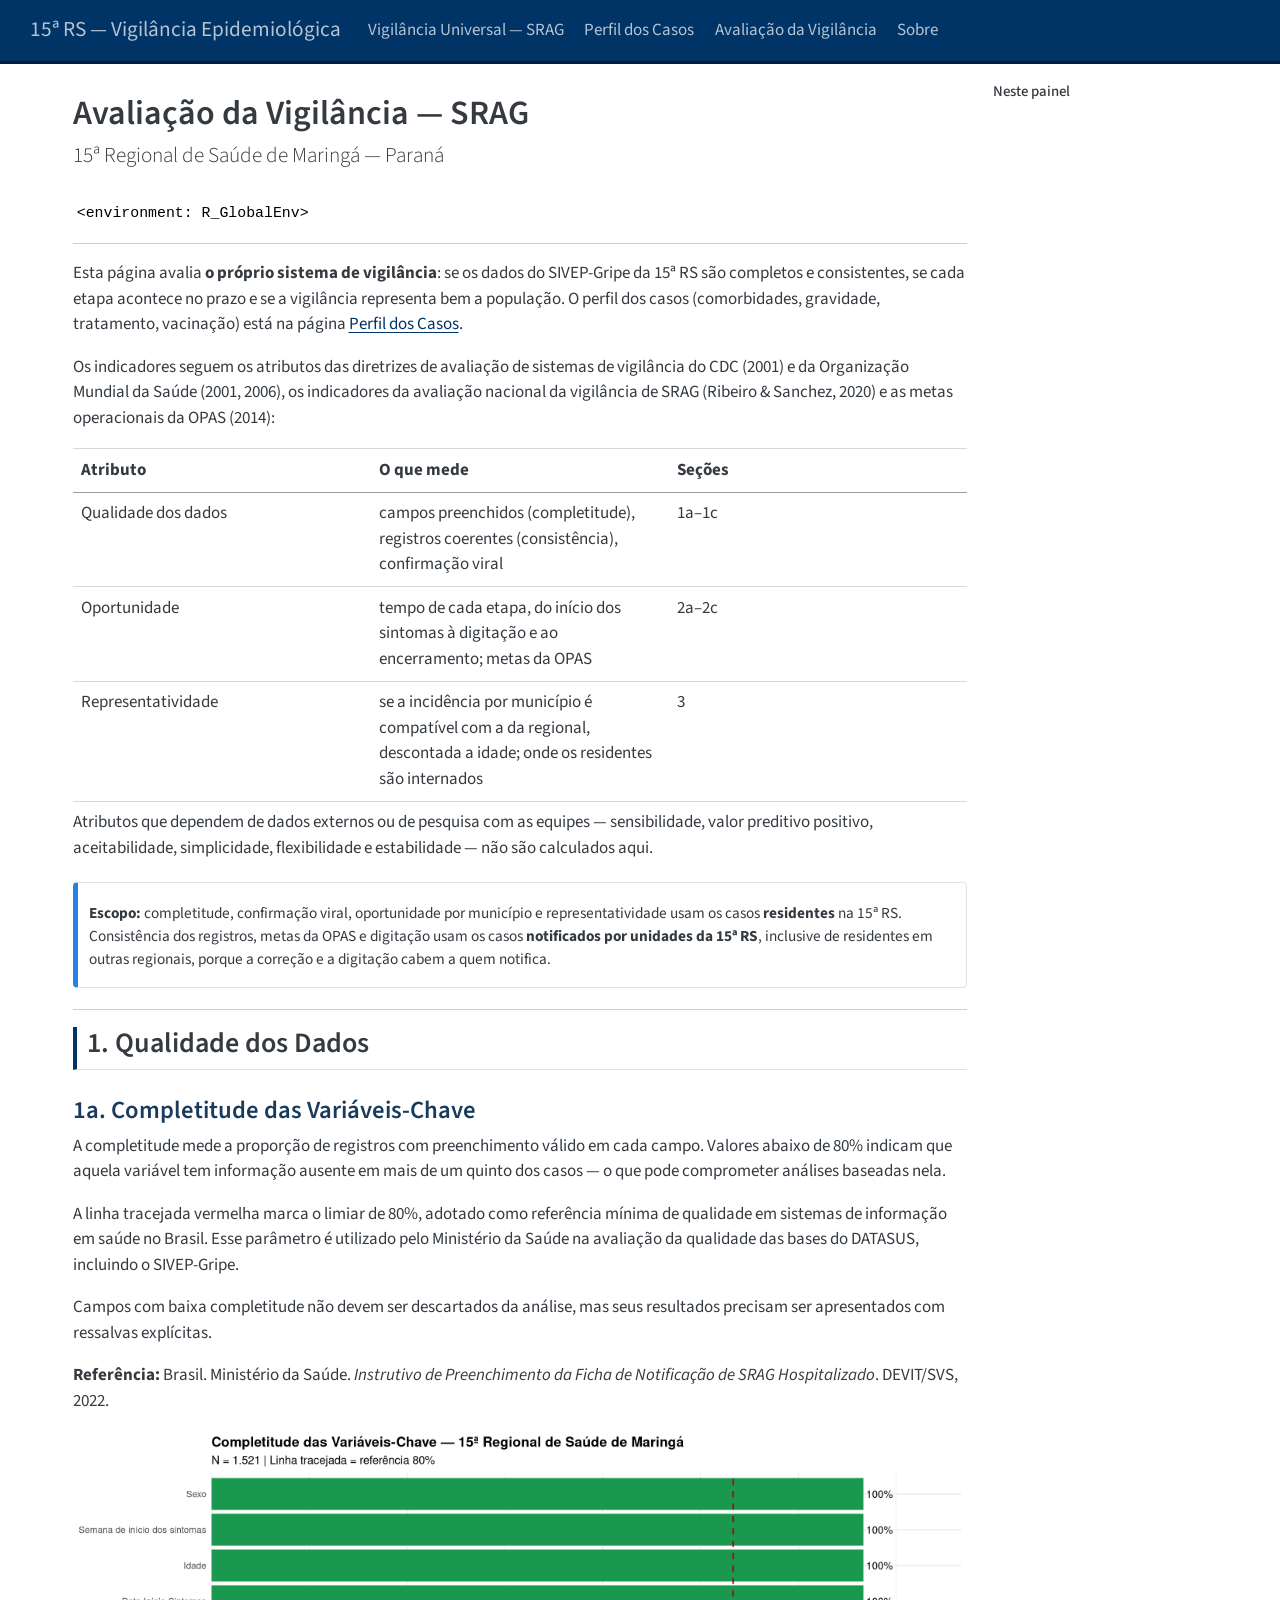
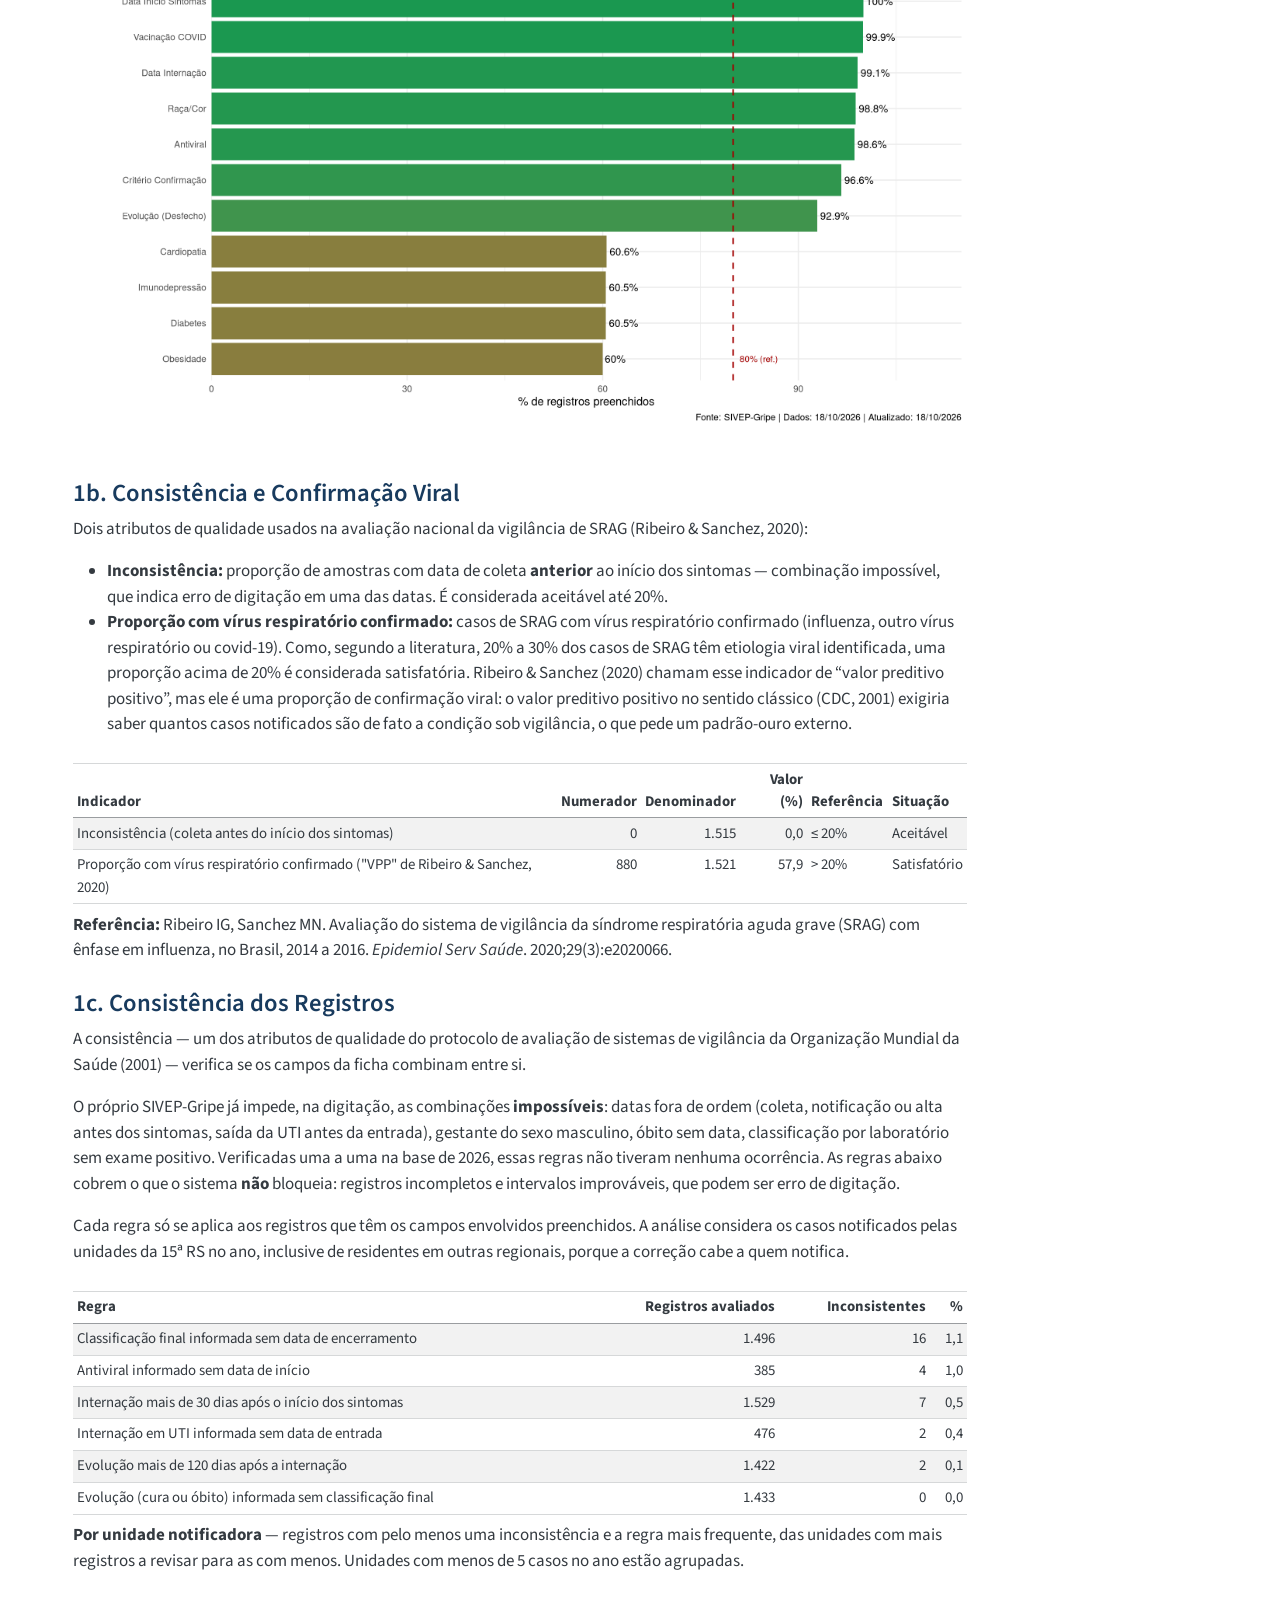
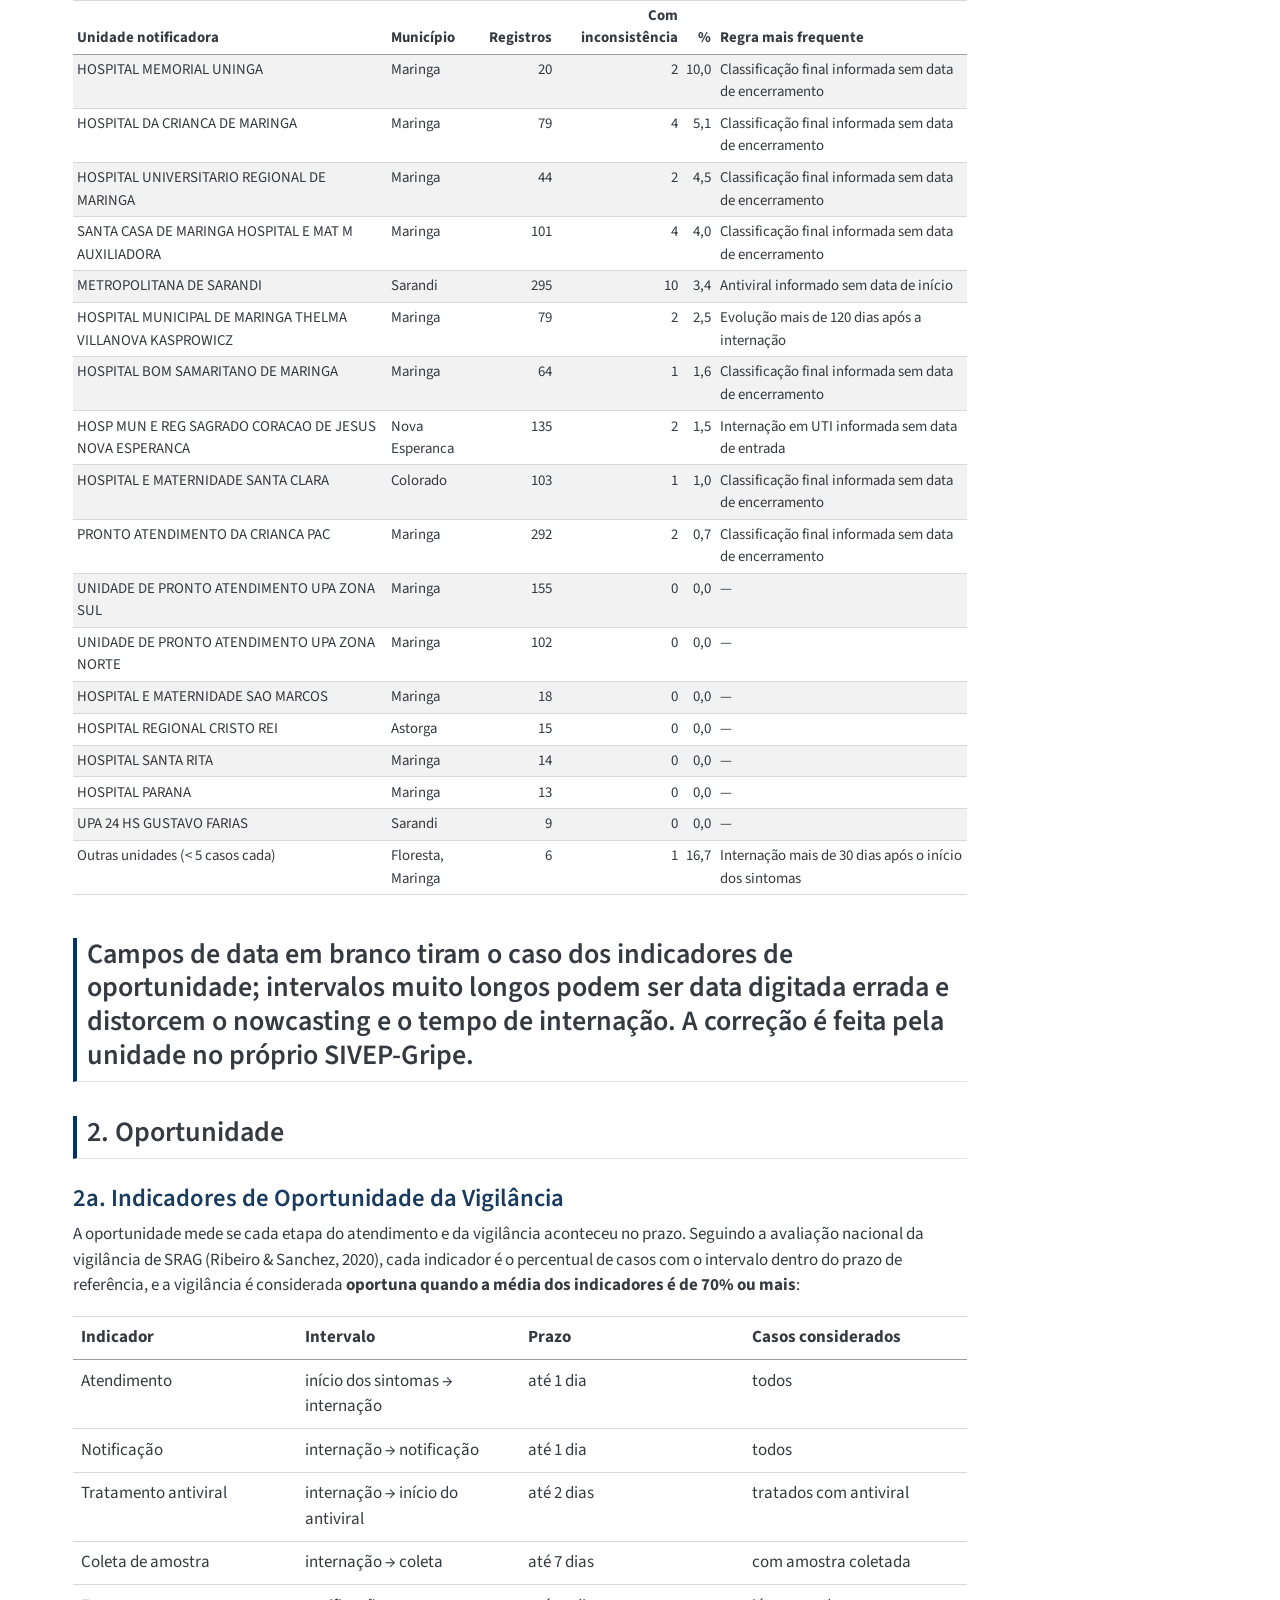
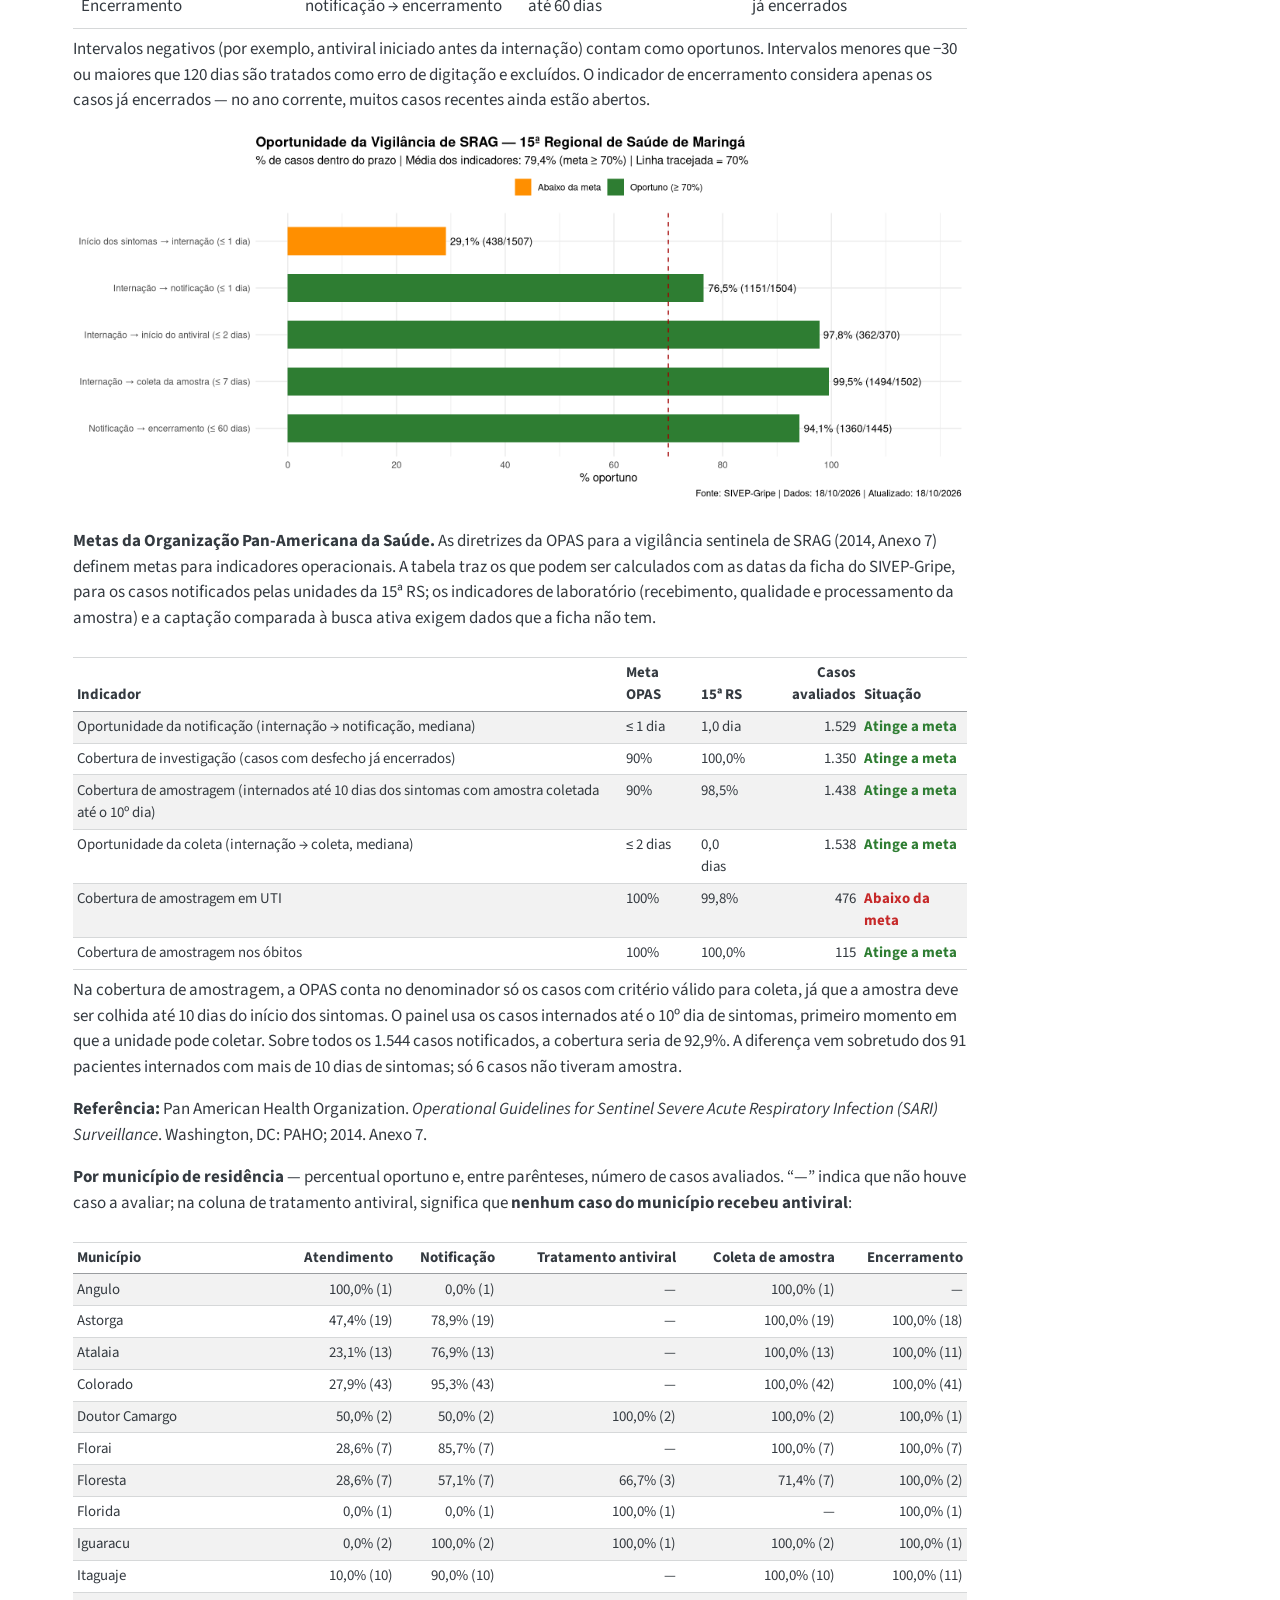
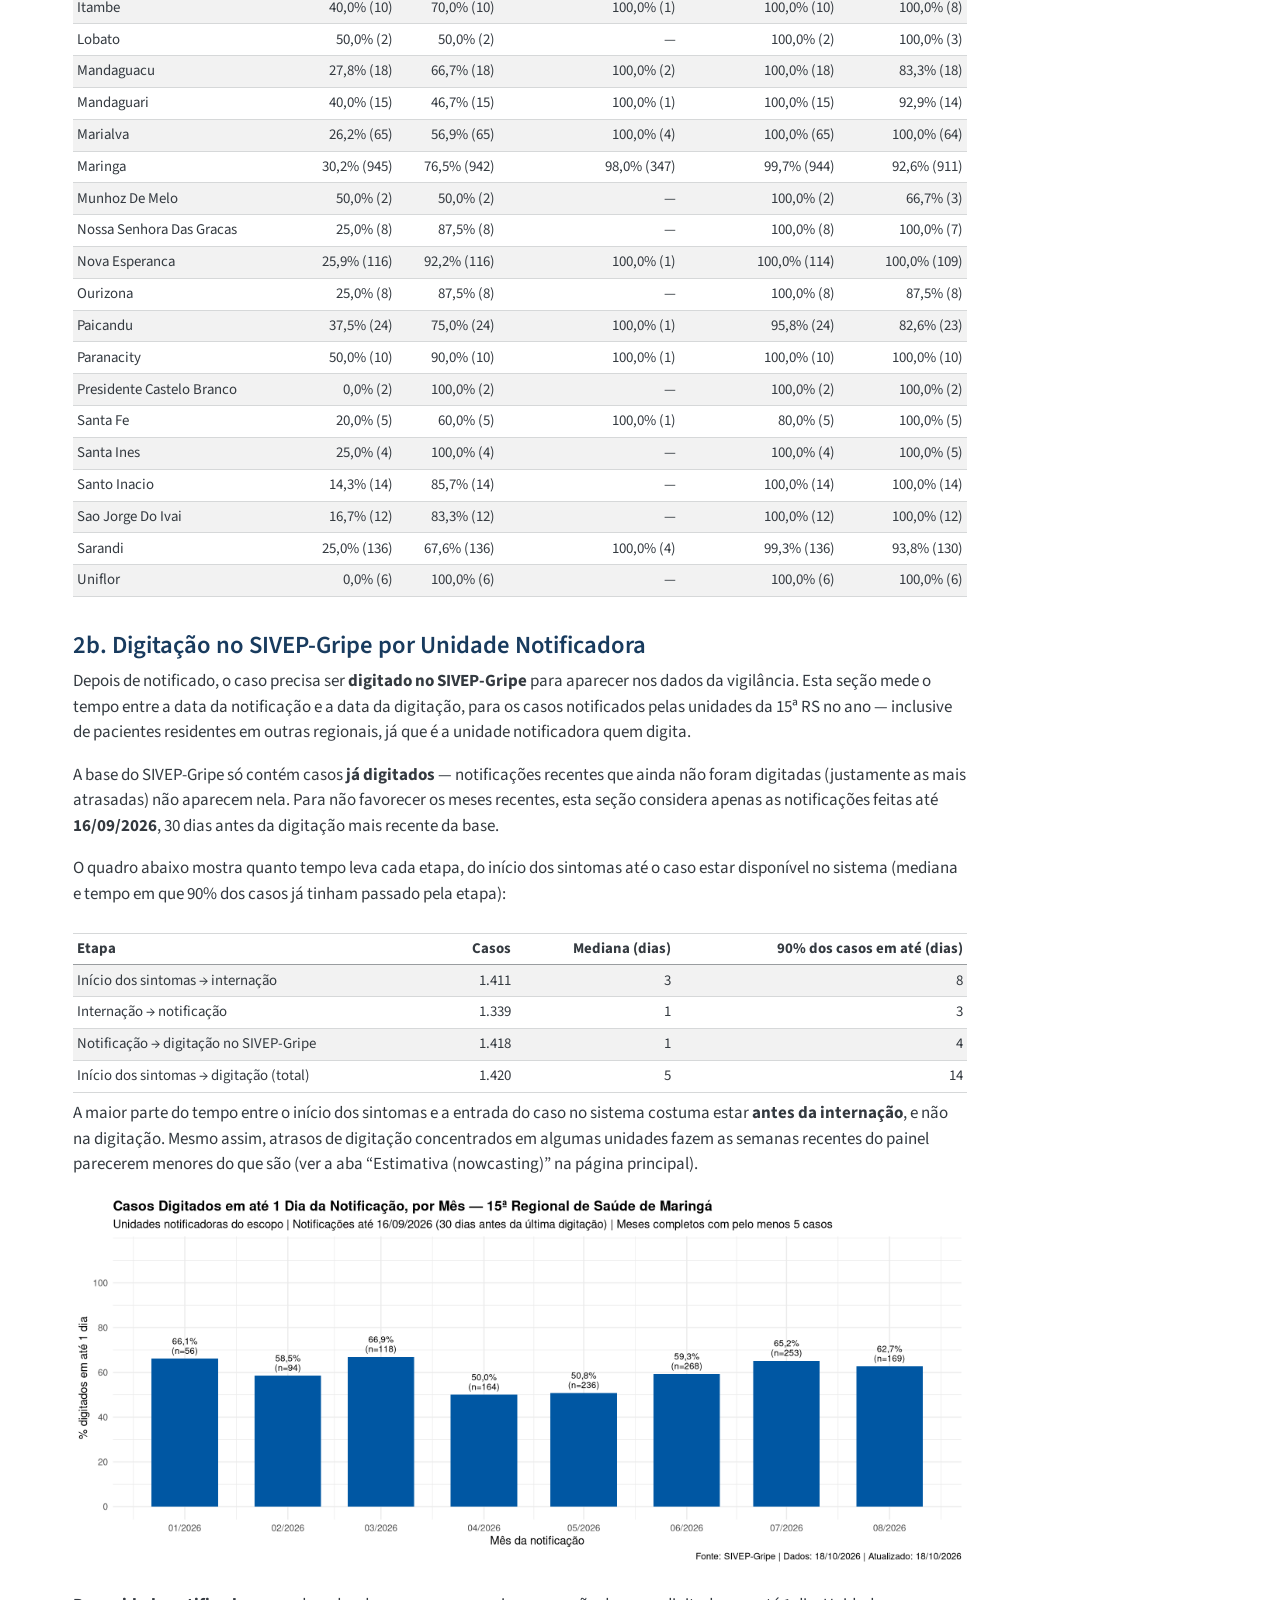
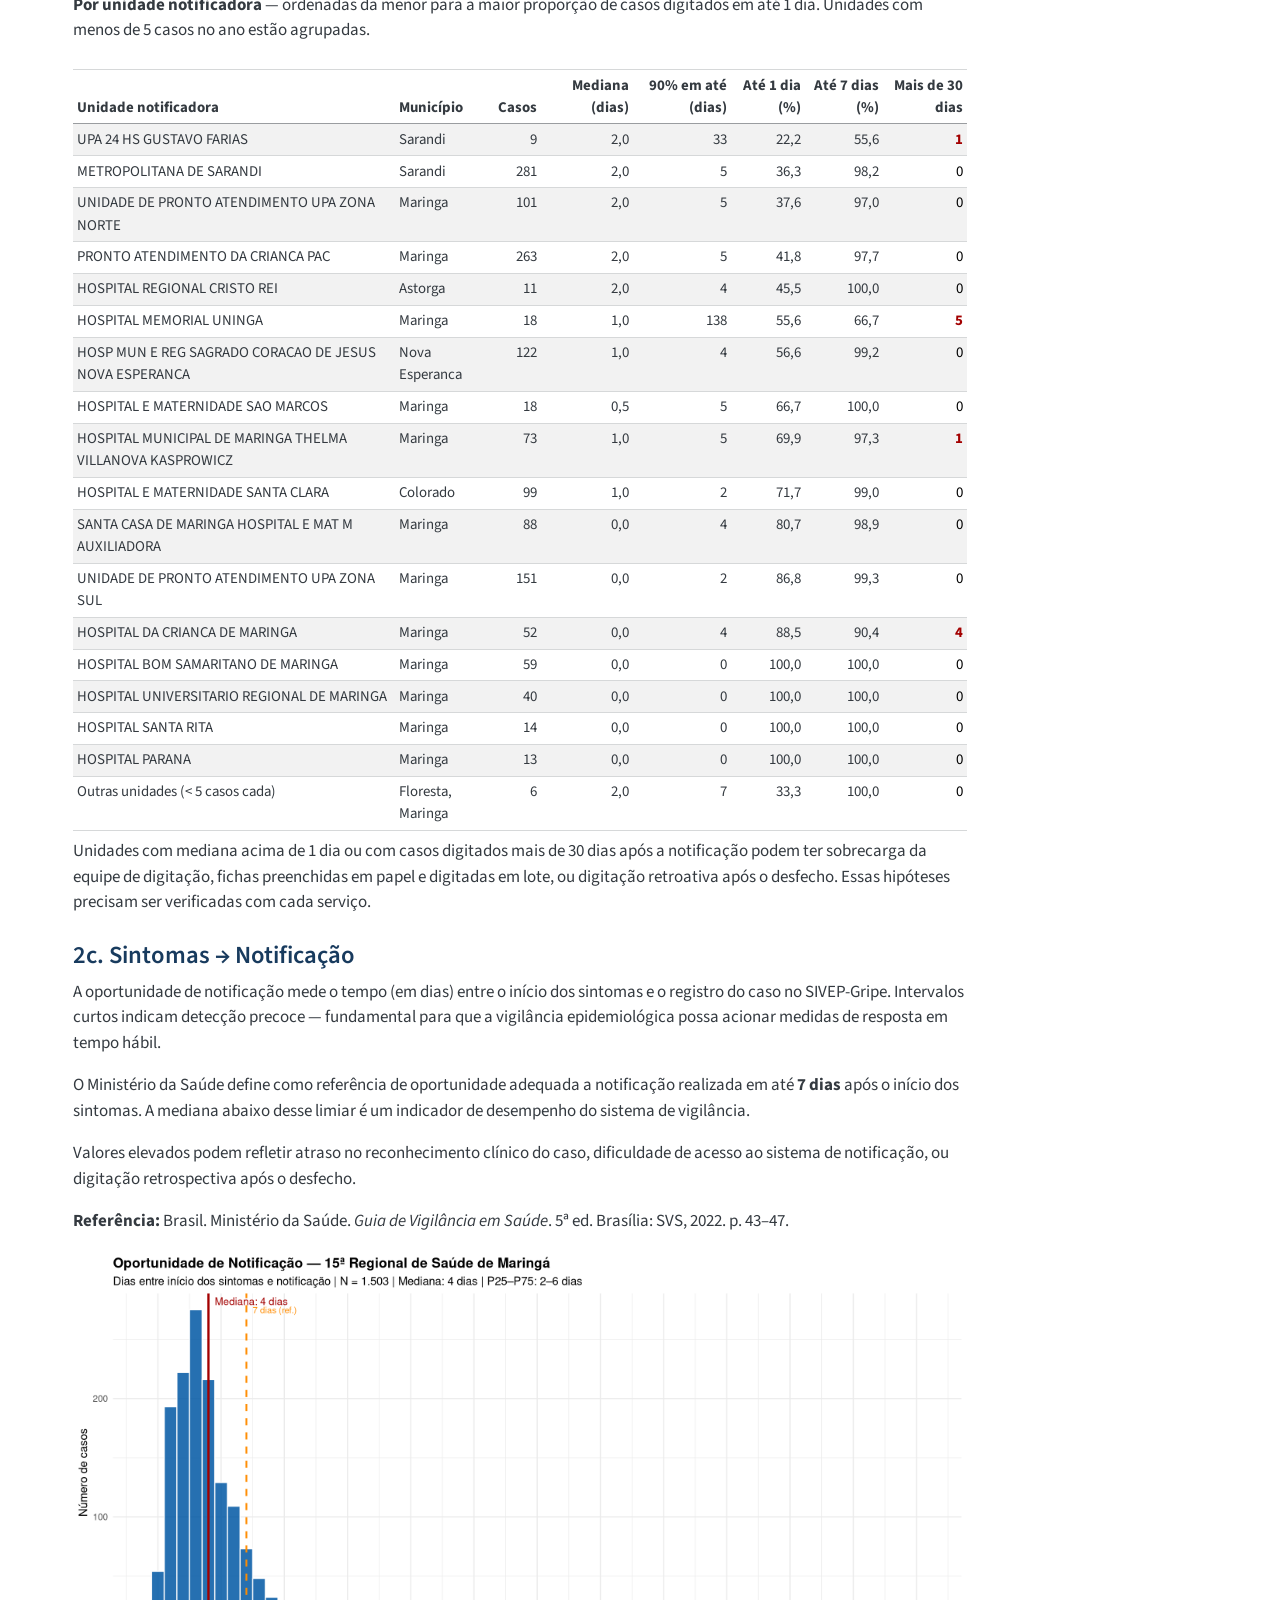
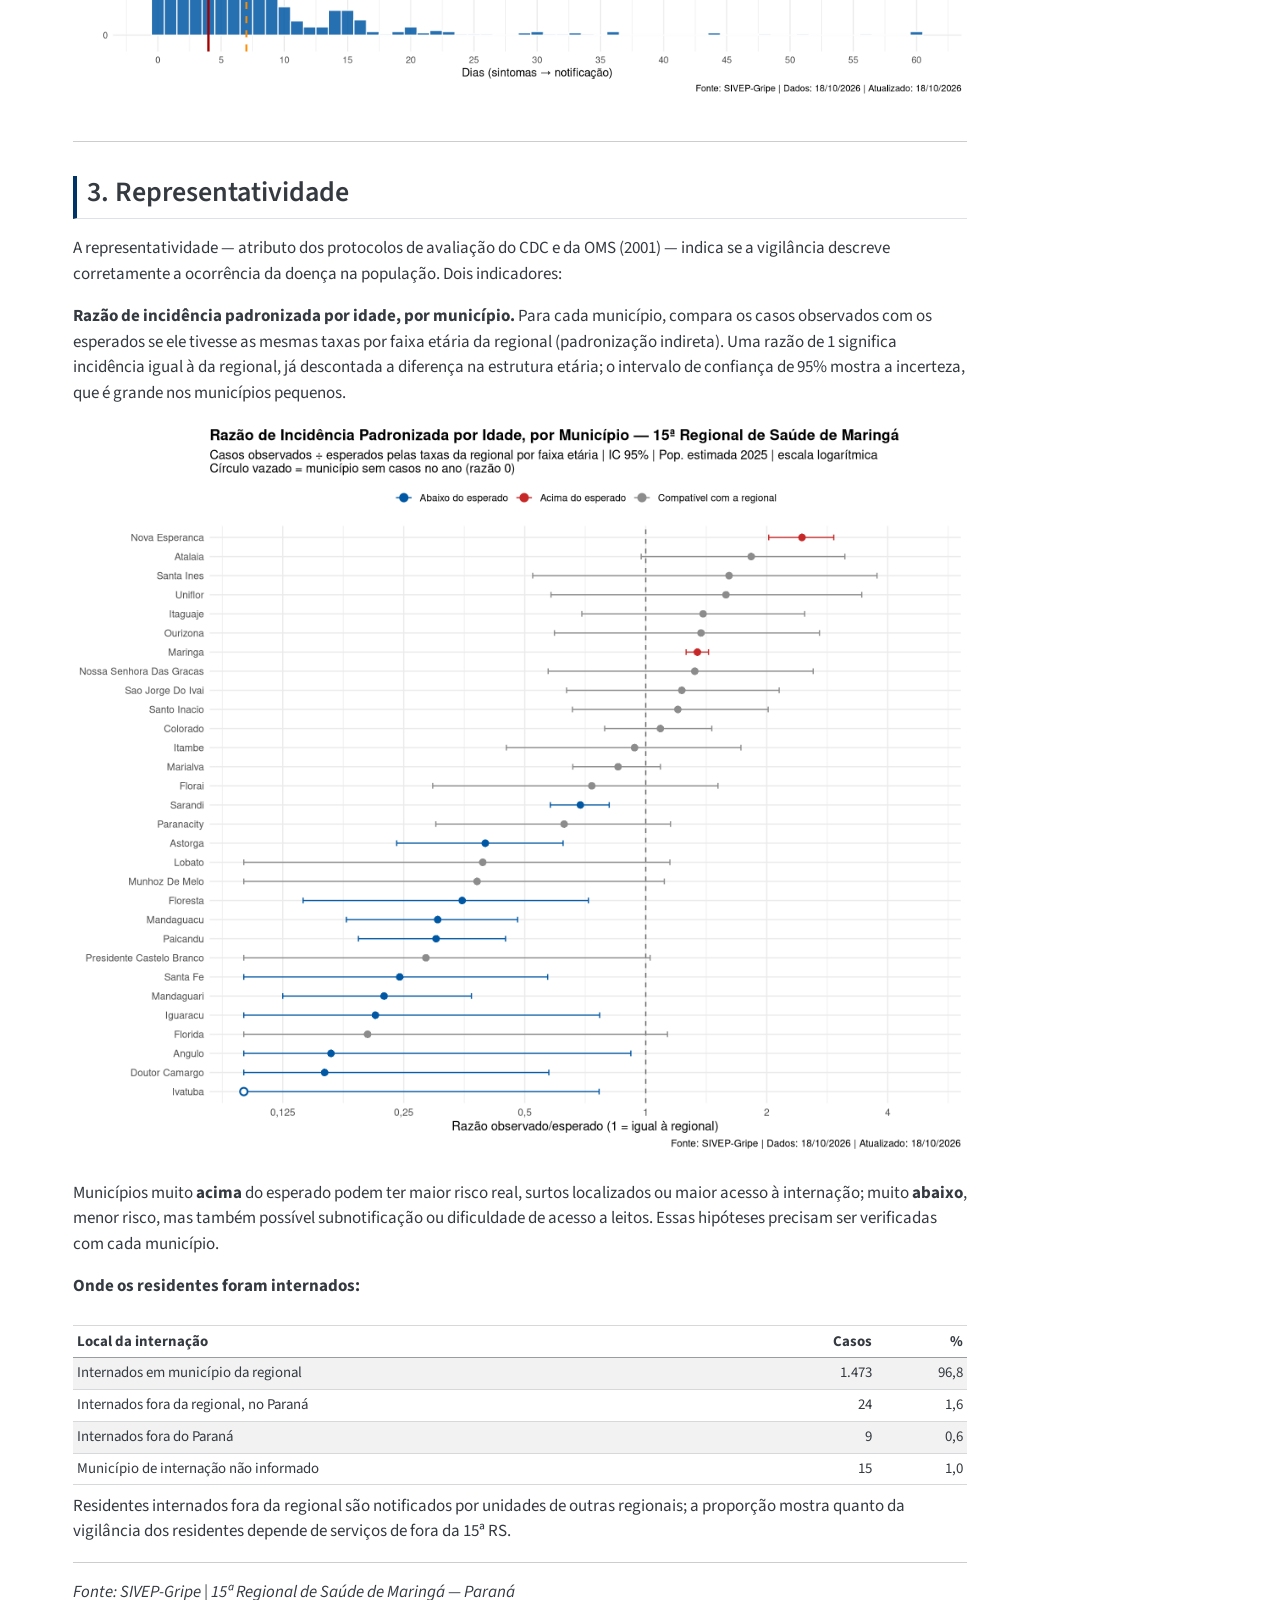
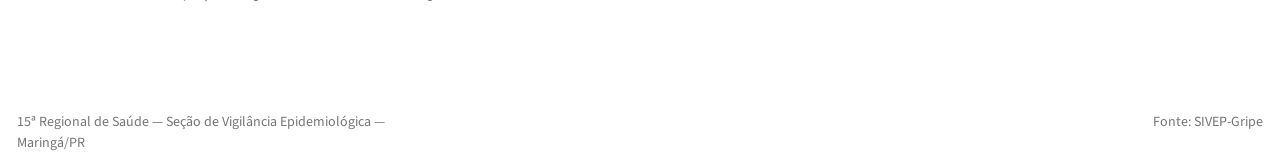
==== commit 7855922d: "Atualização de dados — 18/10/2026" ====
--- a/docs/avaliacao.html
+++ b/docs/avaliacao.html
@@ -292,7 +292,7 @@
 <tbody>
 <tr class="odd">
 <td style="text-align: left;">Classificação final informada sem data de encerramento</td>
-<td style="text-align: right;">1.495</td>
+<td style="text-align: right;">1.496</td>
 <td style="text-align: right;">16</td>
 <td style="text-align: right;">1,1</td>
 </tr>
@@ -304,25 +304,25 @@
 </tr>
 <tr class="odd">
 <td style="text-align: left;">Internação mais de 30 dias após o início dos sintomas</td>
-<td style="text-align: right;">1.528</td>
+<td style="text-align: right;">1.529</td>
 <td style="text-align: right;">7</td>
 <td style="text-align: right;">0,5</td>
 </tr>
 <tr class="even">
 <td style="text-align: left;">Internação em UTI informada sem data de entrada</td>
-<td style="text-align: right;">475</td>
+<td style="text-align: right;">476</td>
 <td style="text-align: right;">2</td>
 <td style="text-align: right;">0,4</td>
 </tr>
 <tr class="odd">
 <td style="text-align: left;">Evolução mais de 120 dias após a internação</td>
-<td style="text-align: right;">1.421</td>
+<td style="text-align: right;">1.422</td>
 <td style="text-align: right;">2</td>
 <td style="text-align: right;">0,1</td>
 </tr>
 <tr class="even">
 <td style="text-align: left;">Evolução (cura ou óbito) informada sem classificação final</td>
-<td style="text-align: right;">1.432</td>
+<td style="text-align: right;">1.433</td>
 <td style="text-align: right;">0</td>
 <td style="text-align: right;">0,0</td>
 </tr>
@@ -354,27 +354,27 @@
 <td style="text-align: left;">Classificação final informada sem data de encerramento</td>
 </tr>
 <tr class="even">
+<td style="text-align: left;">HOSPITAL DA CRIANCA DE MARINGA</td>
+<td style="text-align: left;">Maringa</td>
+<td style="text-align: right;">79</td>
+<td style="text-align: right;">4</td>
+<td style="text-align: right;">5,1</td>
+<td style="text-align: left;">Classificação final informada sem data de encerramento</td>
+</tr>
+<tr class="odd">
 <td style="text-align: left;">HOSPITAL UNIVERSITARIO REGIONAL DE MARINGA</td>
 <td style="text-align: left;">Maringa</td>
 <td style="text-align: right;">44</td>
-<td style="text-align: right;">3</td>
-<td style="text-align: right;">6,8</td>
+<td style="text-align: right;">2</td>
+<td style="text-align: right;">4,5</td>
 <td style="text-align: left;">Classificação final informada sem data de encerramento</td>
 </tr>
-<tr class="odd">
+<tr class="even">
 <td style="text-align: left;">SANTA CASA DE MARINGA HOSPITAL E MAT M AUXILIADORA</td>
 <td style="text-align: left;">Maringa</td>
 <td style="text-align: right;">101</td>
 <td style="text-align: right;">4</td>
 <td style="text-align: right;">4,0</td>
-<td style="text-align: left;">Classificação final informada sem data de encerramento</td>
-</tr>
-<tr class="even">
-<td style="text-align: left;">HOSPITAL DA CRIANCA DE MARINGA</td>
-<td style="text-align: left;">Maringa</td>
-<td style="text-align: right;">78</td>
-<td style="text-align: right;">3</td>
-<td style="text-align: right;">3,8</td>
 <td style="text-align: left;">Classificação final informada sem data de encerramento</td>
 </tr>
 <tr class="odd">
@@ -579,35 +579,35 @@
 <td style="text-align: left;">Oportunidade da notificação (internação → notificação, mediana)</td>
 <td style="text-align: left;">≤ 1 dia</td>
 <td style="text-align: left;">1,0 dia</td>
-<td style="text-align: right;">1.528</td>
+<td style="text-align: right;">1.529</td>
 <td style="text-align: left; font-weight: bold; color: rgba(46, 125, 50, 1) !important;">Atinge a meta</td>
 </tr>
 <tr class="even">
 <td style="text-align: left;">Cobertura de investigação (casos com desfecho já encerrados)</td>
 <td style="text-align: left;">90%</td>
 <td style="text-align: left;">100,0%</td>
-<td style="text-align: right;">1.345</td>
+<td style="text-align: right;">1.350</td>
 <td style="text-align: left; font-weight: bold; color: rgba(46, 125, 50, 1) !important;">Atinge a meta</td>
 </tr>
 <tr class="odd">
 <td style="text-align: left;">Cobertura de amostragem (internados até 10 dias dos sintomas com amostra coletada até o 10º dia)</td>
 <td style="text-align: left;">90%</td>
 <td style="text-align: left;">98,5%</td>
-<td style="text-align: right;">1.437</td>
+<td style="text-align: right;">1.438</td>
 <td style="text-align: left; font-weight: bold; color: rgba(46, 125, 50, 1) !important;">Atinge a meta</td>
 </tr>
 <tr class="even">
 <td style="text-align: left;">Oportunidade da coleta (internação → coleta, mediana)</td>
 <td style="text-align: left;">≤ 2 dias</td>
 <td style="text-align: left;">0,0 dias</td>
-<td style="text-align: right;">1.537</td>
+<td style="text-align: right;">1.538</td>
 <td style="text-align: left; font-weight: bold; color: rgba(46, 125, 50, 1) !important;">Atinge a meta</td>
 </tr>
 <tr class="odd">
 <td style="text-align: left;">Cobertura de amostragem em UTI</td>
 <td style="text-align: left;">100%</td>
 <td style="text-align: left;">99,8%</td>
-<td style="text-align: right;">475</td>
+<td style="text-align: right;">476</td>
 <td style="text-align: left; font-weight: bold; color: rgba(198, 40, 40, 1) !important;">Abaixo da meta</td>
 </tr>
 <tr class="even">
@@ -621,7 +621,7 @@
 </table>
 </div>
 </div>
-<p>Na cobertura de amostragem, a OPAS conta no denominador só os casos com critério válido para coleta, já que a amostra deve ser colhida até 10 dias do início dos sintomas. O painel usa os casos internados até o 10º dia de sintomas, primeiro momento em que a unidade pode coletar. Sobre todos os 1.543 casos notificados, a cobertura seria de 92,9%. A diferença vem sobretudo dos 91 pacientes internados com mais de 10 dias de sintomas; só 6 casos não tiveram amostra.</p>
+<p>Na cobertura de amostragem, a OPAS conta no denominador só os casos com critério válido para coleta, já que a amostra deve ser colhida até 10 dias do início dos sintomas. O painel usa os casos internados até o 10º dia de sintomas, primeiro momento em que a unidade pode coletar. Sobre todos os 1.544 casos notificados, a cobertura seria de 92,9%. A diferença vem sobretudo dos 91 pacientes internados com mais de 10 dias de sintomas; só 6 casos não tiveram amostra.</p>
 <p><strong>Referência:</strong> Pan American Health Organization. <em>Operational Guidelines for Sentinel Severe Acute Respiratory Infection (SARI) Surveillance</em>. Washington, DC: PAHO; 2014. Anexo 7.</p>
 <p><strong>Por município de residência</strong> — percentual oportuno e, entre parênteses, número de casos avaliados. “—” indica que não houve caso a avaliar; na coluna de tratamento antiviral, significa que <strong>nenhum caso do município recebeu antiviral</strong>:</p>
 <div class="cell">
@@ -764,7 +764,7 @@
 <td style="text-align: right;">76,5% (942)</td>
 <td style="text-align: right;">98,0% (347)</td>
 <td style="text-align: right;">99,7% (944)</td>
-<td style="text-align: right;">92,6% (910)</td>
+<td style="text-align: right;">92,6% (911)</td>
 </tr>
 <tr class="odd">
 <td style="text-align: left;">Munhoz De Melo</td>
@@ -878,7 +878,7 @@
 <section id="b.-digitação-no-sivep-gripe-por-unidade-notificadora" class="level3">
 <h3 class="anchored" data-anchor-id="b.-digitação-no-sivep-gripe-por-unidade-notificadora">2b. Digitação no SIVEP-Gripe por Unidade Notificadora</h3>
 <p>Depois de notificado, o caso precisa ser <strong>digitado no SIVEP-Gripe</strong> para aparecer nos dados da vigilância. Esta seção mede o tempo entre a data da notificação e a data da digitação, para os casos notificados pelas unidades da 15ª RS no ano — inclusive de pacientes residentes em outras regionais, já que é a unidade notificadora quem digita.</p>
-<p>A base do SIVEP-Gripe só contém casos <strong>já digitados</strong> — notificações recentes que ainda não foram digitadas (justamente as mais atrasadas) não aparecem nela. Para não favorecer os meses recentes, esta seção considera apenas as notificações feitas até <strong>15/09/2026</strong>, 30 dias antes da digitação mais recente da base.</p>
+<p>A base do SIVEP-Gripe só contém casos <strong>já digitados</strong> — notificações recentes que ainda não foram digitadas (justamente as mais atrasadas) não aparecem nela. Para não favorecer os meses recentes, esta seção considera apenas as notificações feitas até <strong>16/09/2026</strong>, 30 dias antes da digitação mais recente da base.</p>
 <p>O quadro abaixo mostra quanto tempo leva cada etapa, do início dos sintomas até o caso estar disponível no sistema (mediana e tempo em que 90% dos casos já tinham passado pela etapa):</p>
 <div class="cell">
 <div class="cell-output-display">
@@ -894,25 +894,25 @@
 <tbody>
 <tr class="odd">
 <td style="text-align: left;">Início dos sintomas → internação</td>
-<td style="text-align: right;">1.405</td>
+<td style="text-align: right;">1.411</td>
 <td style="text-align: right;">3</td>
 <td style="text-align: right;">8</td>
 </tr>
 <tr class="even">
 <td style="text-align: left;">Internação → notificação</td>
-<td style="text-align: right;">1.333</td>
+<td style="text-align: right;">1.339</td>
 <td style="text-align: right;">1</td>
 <td style="text-align: right;">3</td>
 </tr>
 <tr class="odd">
 <td style="text-align: left;">Notificação → digitação no SIVEP-Gripe</td>
-<td style="text-align: right;">1.412</td>
+<td style="text-align: right;">1.418</td>
 <td style="text-align: right;">1</td>
 <td style="text-align: right;">4</td>
 </tr>
 <tr class="even">
 <td style="text-align: left;">Início dos sintomas → digitação (total)</td>
-<td style="text-align: right;">1.414</td>
+<td style="text-align: right;">1.420</td>
 <td style="text-align: right;">5</td>
 <td style="text-align: right;">14</td>
 </tr>
@@ -980,10 +980,10 @@
 <tr class="even">
 <td style="text-align: left;">PRONTO ATENDIMENTO DA CRIANCA PAC</td>
 <td style="text-align: left;">Maringa</td>
-<td style="text-align: right;">262</td>
+<td style="text-align: right;">263</td>
 <td style="text-align: right;">2,0</td>
 <td style="text-align: right;">5</td>
-<td style="text-align: right;">41,6</td>
+<td style="text-align: right;">41,8</td>
 <td style="text-align: right;">97,7</td>
 <td style="text-align: right; color: black !important;">0</td>
 </tr>
@@ -1030,20 +1030,20 @@
 <tr class="odd">
 <td style="text-align: left;">HOSPITAL MUNICIPAL DE MARINGA THELMA VILLANOVA KASPROWICZ</td>
 <td style="text-align: left;">Maringa</td>
-<td style="text-align: right;">72</td>
+<td style="text-align: right;">73</td>
 <td style="text-align: right;">1,0</td>
 <td style="text-align: right;">5</td>
-<td style="text-align: right;">69,4</td>
-<td style="text-align: right;">97,2</td>
+<td style="text-align: right;">69,9</td>
+<td style="text-align: right;">97,3</td>
 <td style="text-align: right; font-weight: bold; color: rgba(163, 0, 0, 1) !important;">1</td>
 </tr>
 <tr class="even">
 <td style="text-align: left;">HOSPITAL E MATERNIDADE SANTA CLARA</td>
 <td style="text-align: left;">Colorado</td>
-<td style="text-align: right;">98</td>
+<td style="text-align: right;">99</td>
 <td style="text-align: right;">1,0</td>
 <td style="text-align: right;">2</td>
-<td style="text-align: right;">71,4</td>
+<td style="text-align: right;">71,7</td>
 <td style="text-align: right;">99,0</td>
 <td style="text-align: right; color: black !important;">0</td>
 </tr>
@@ -1070,17 +1070,17 @@
 <tr class="odd">
 <td style="text-align: left;">HOSPITAL DA CRIANCA DE MARINGA</td>
 <td style="text-align: left;">Maringa</td>
-<td style="text-align: right;">50</td>
+<td style="text-align: right;">52</td>
 <td style="text-align: right;">0,0</td>
 <td style="text-align: right;">4</td>
-<td style="text-align: right;">88,0</td>
-<td style="text-align: right;">90,0</td>
+<td style="text-align: right;">88,5</td>
+<td style="text-align: right;">90,4</td>
 <td style="text-align: right; font-weight: bold; color: rgba(163, 0, 0, 1) !important;">4</td>
 </tr>
 <tr class="even">
 <td style="text-align: left;">HOSPITAL BOM SAMARITANO DE MARINGA</td>
 <td style="text-align: left;">Maringa</td>
-<td style="text-align: right;">58</td>
+<td style="text-align: right;">59</td>
 <td style="text-align: right;">0,0</td>
 <td style="text-align: right;">0</td>
 <td style="text-align: right;">100,0</td>
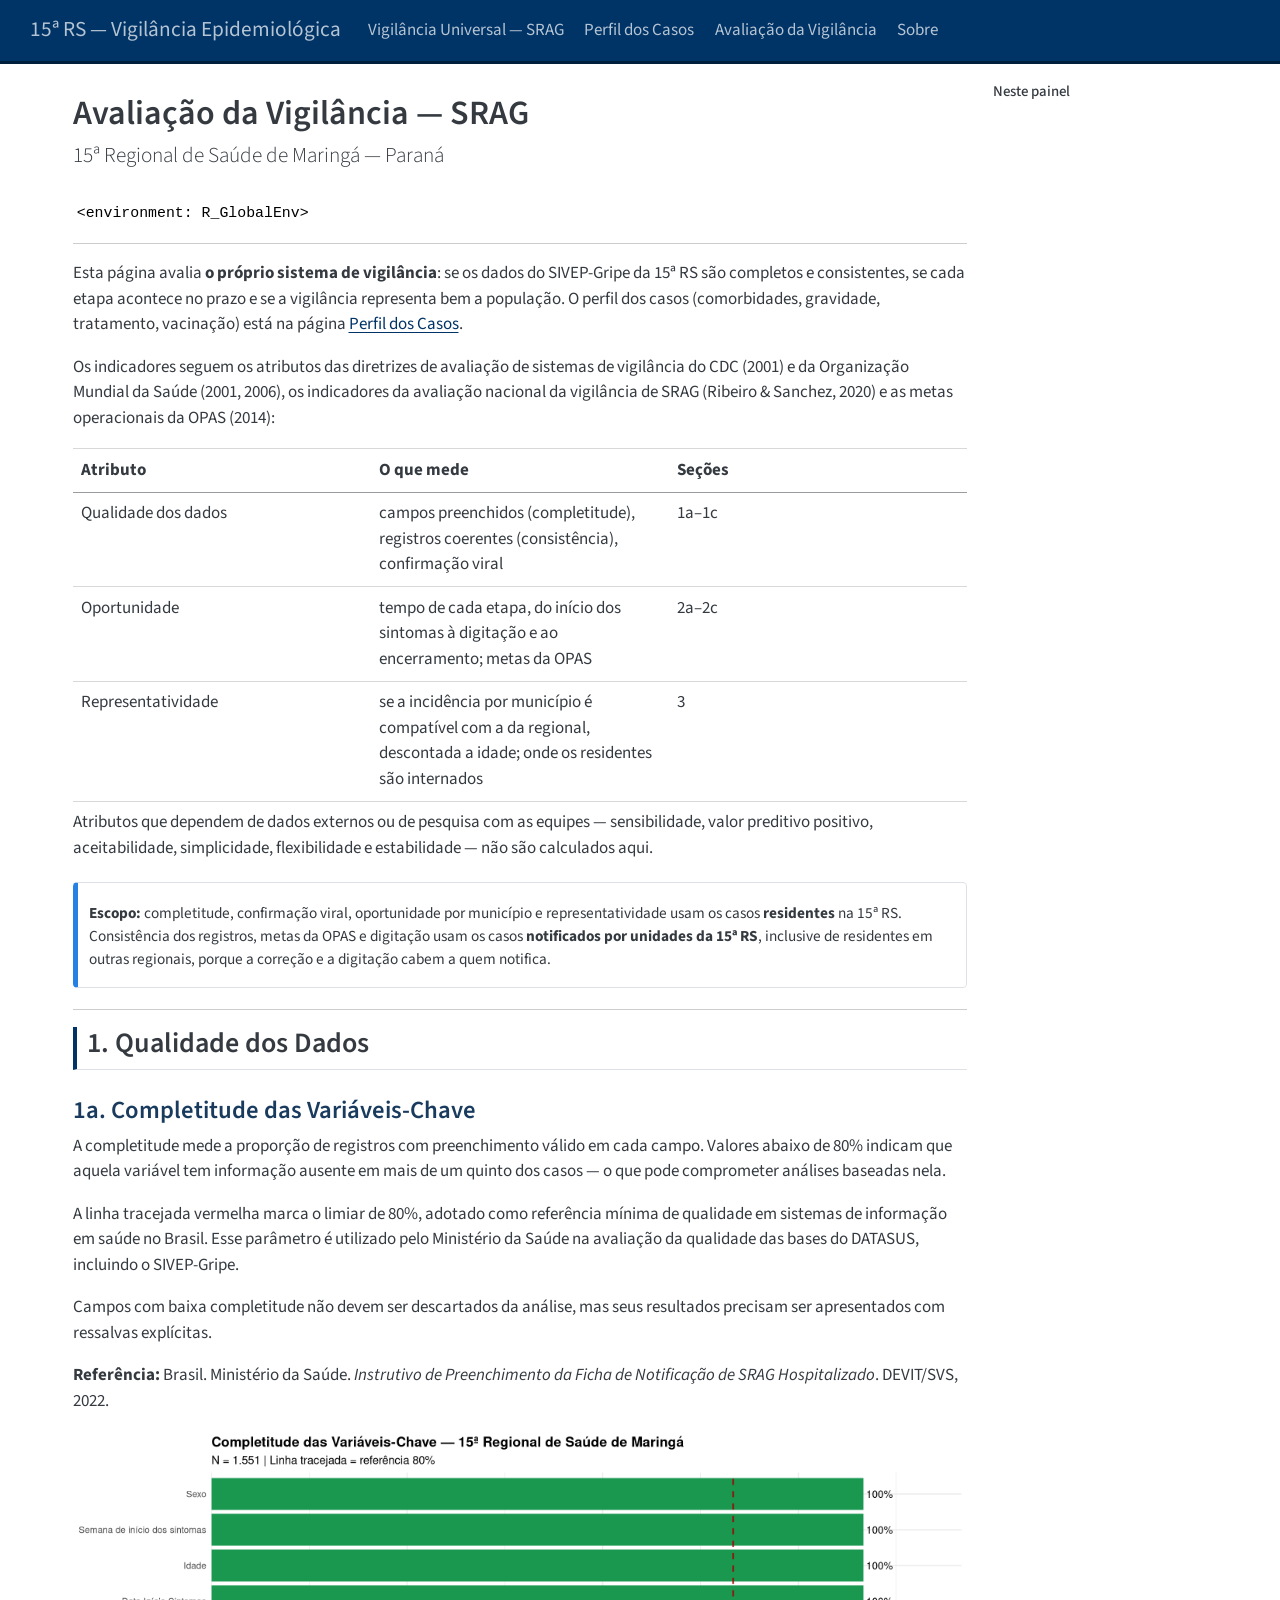
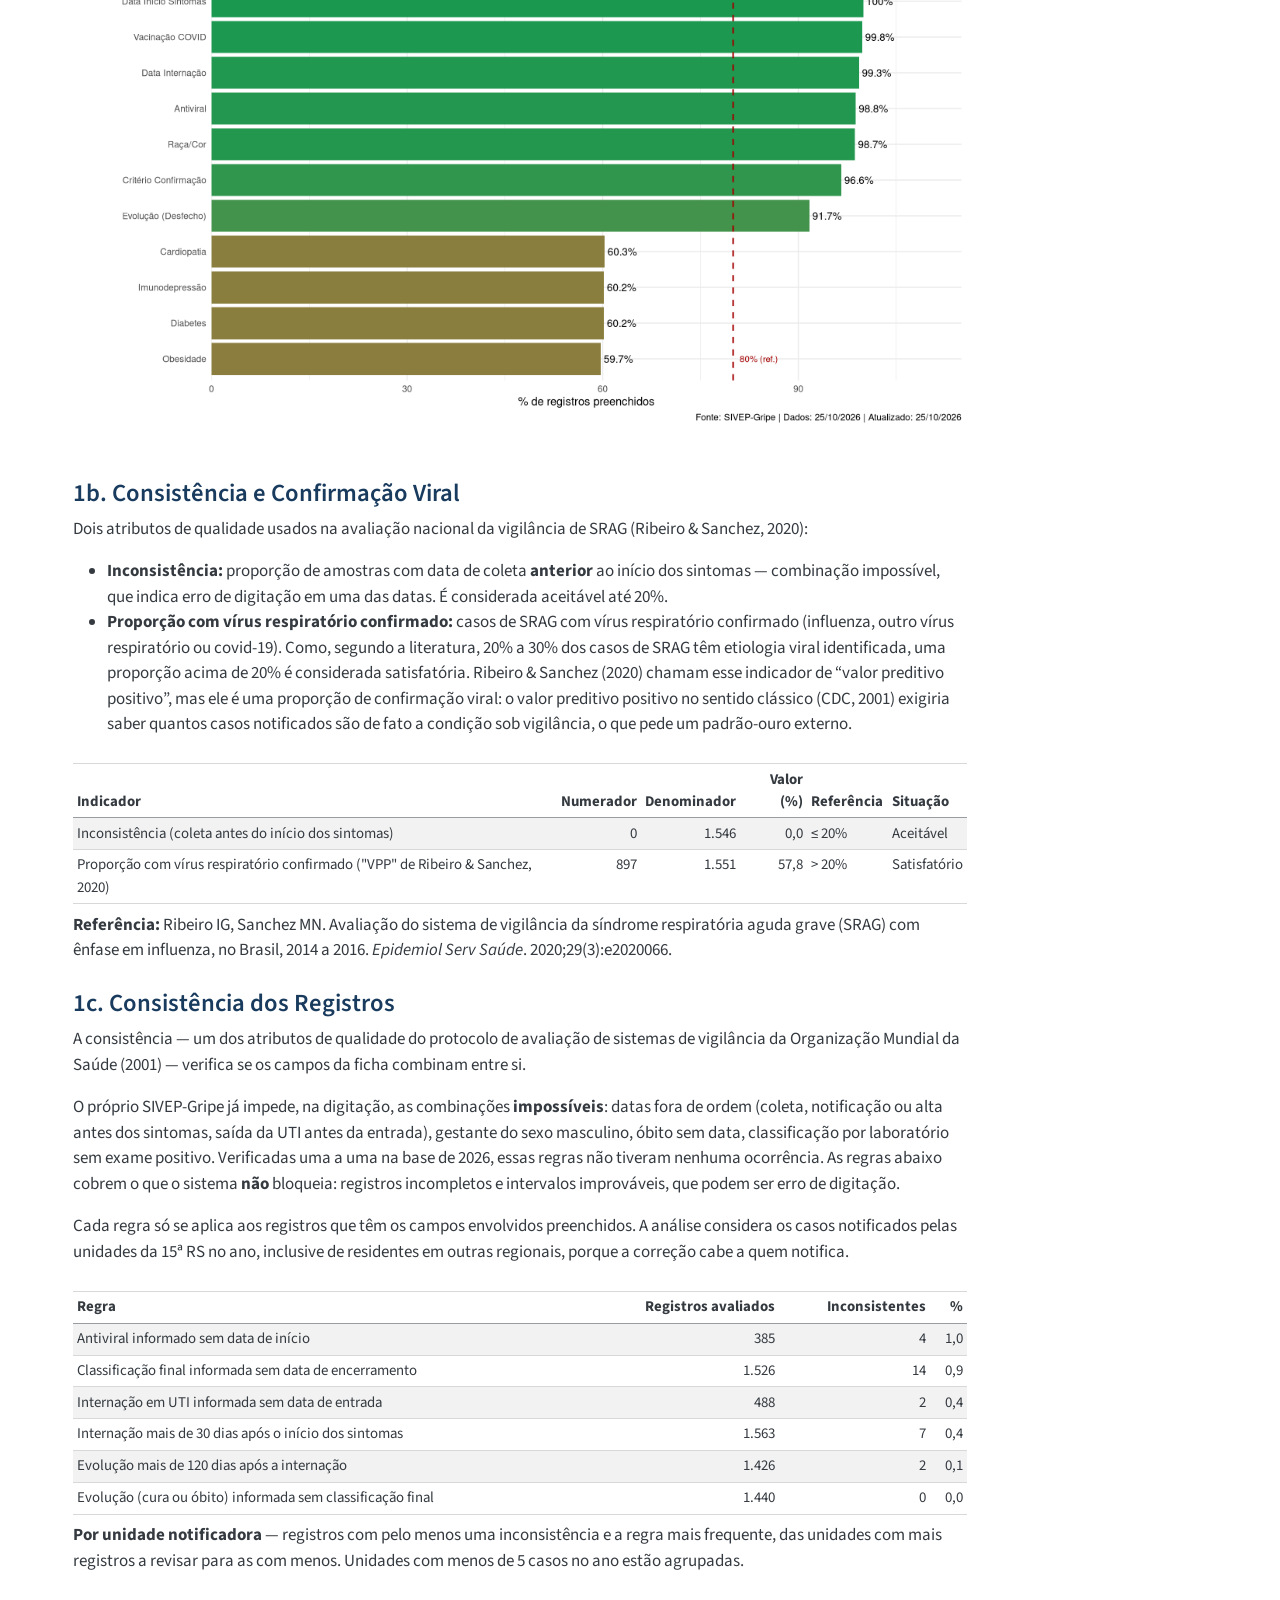
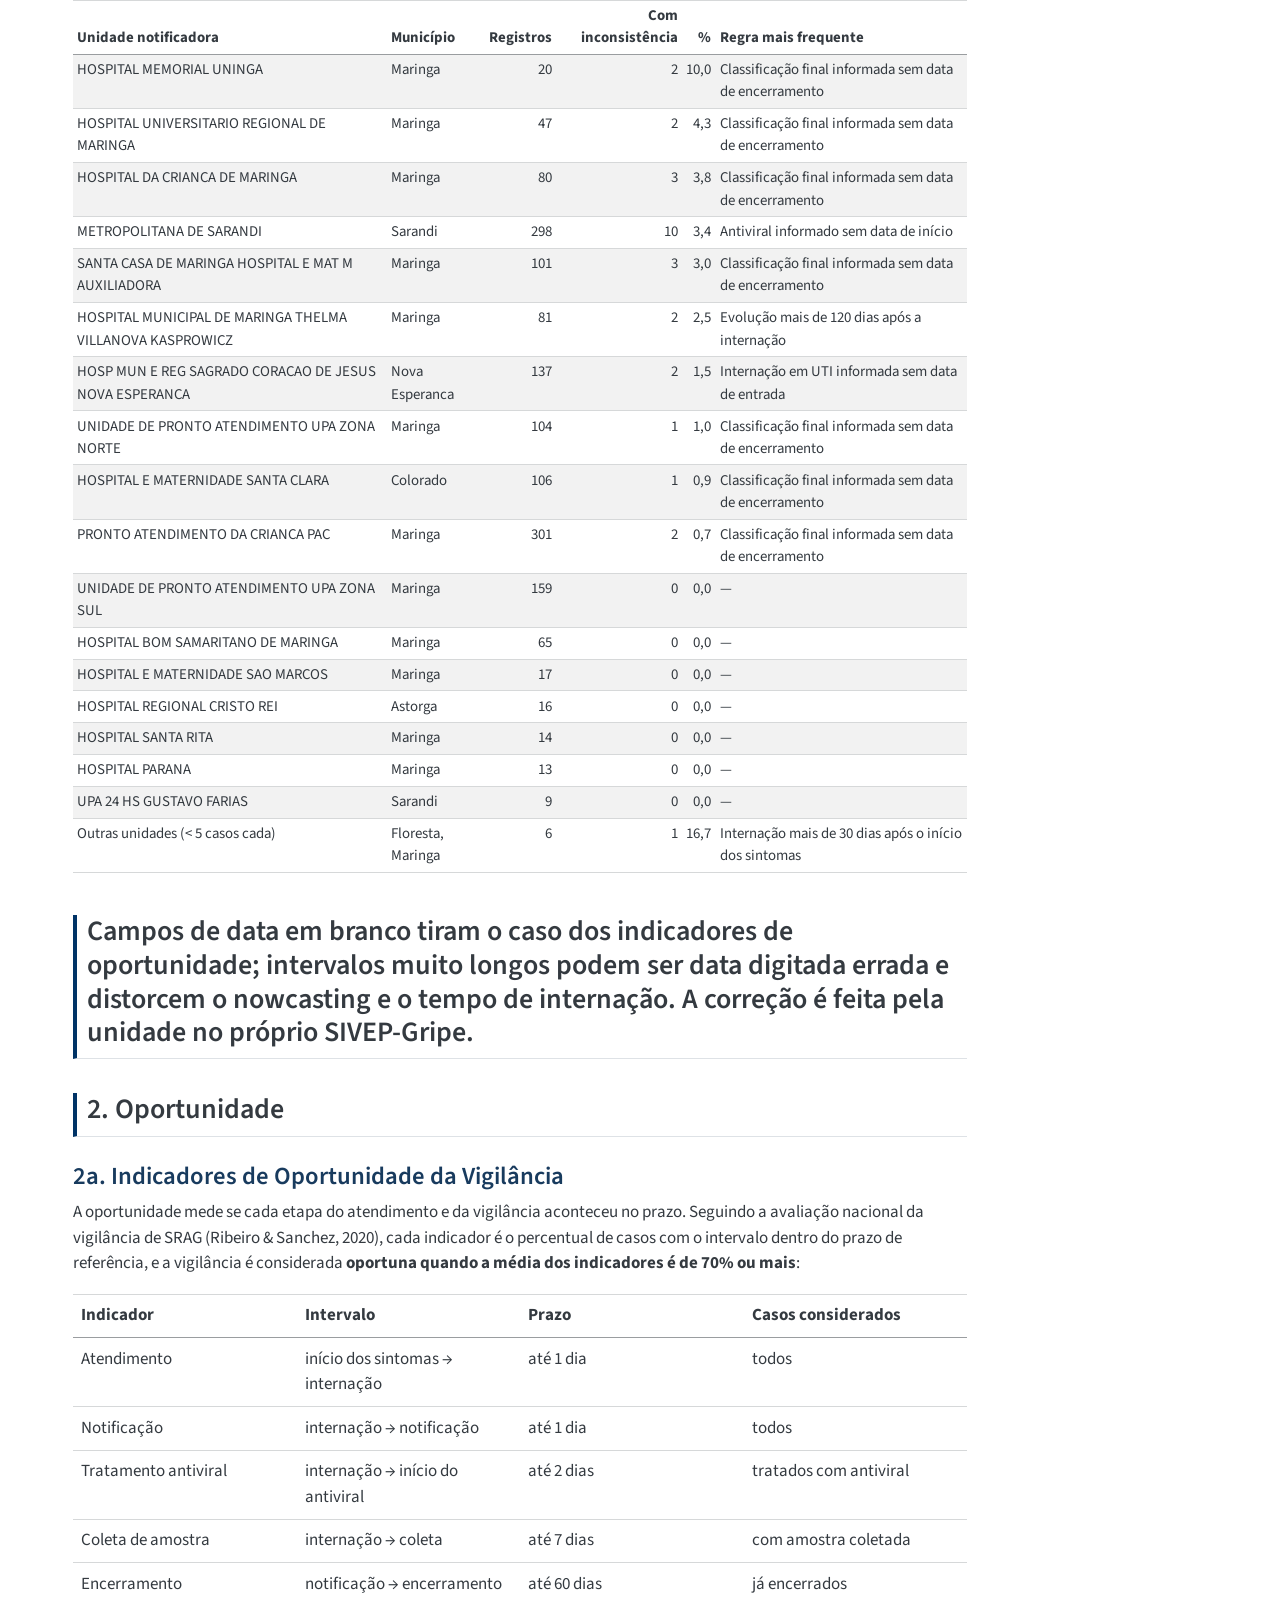
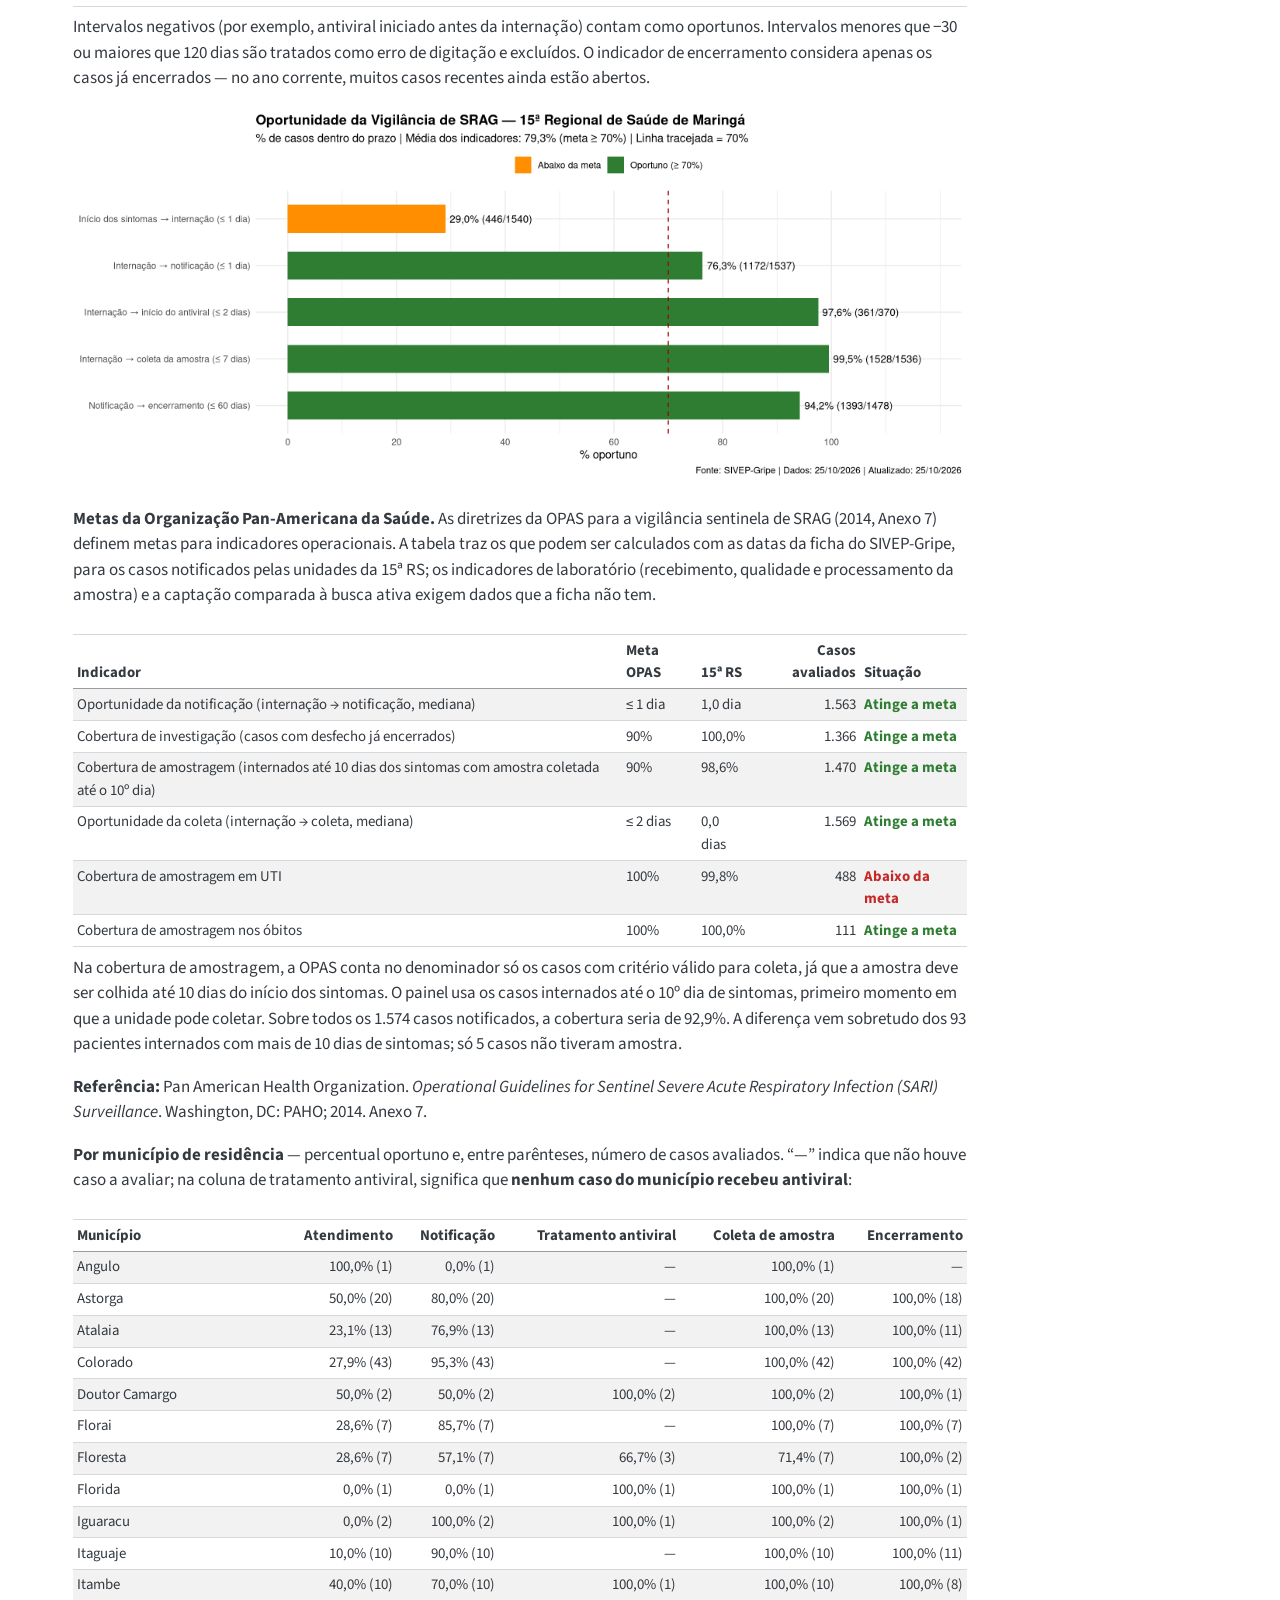
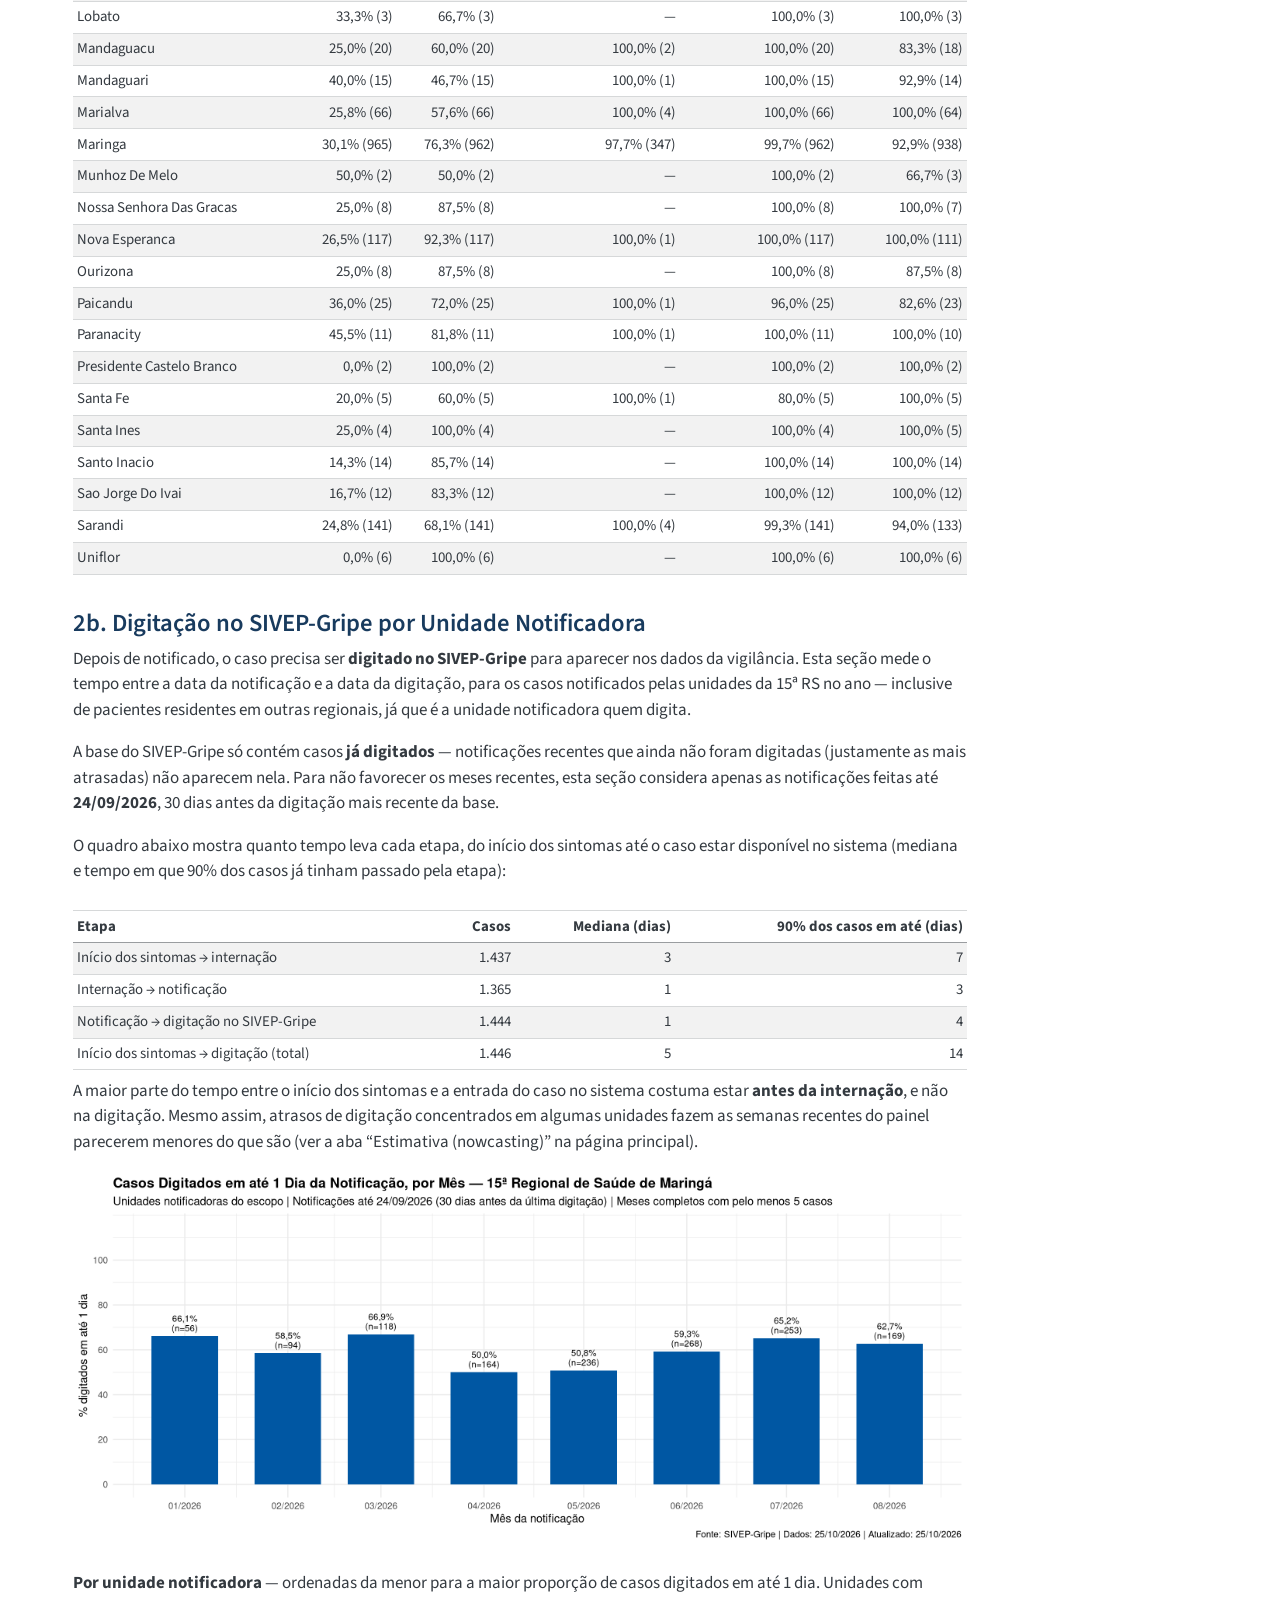
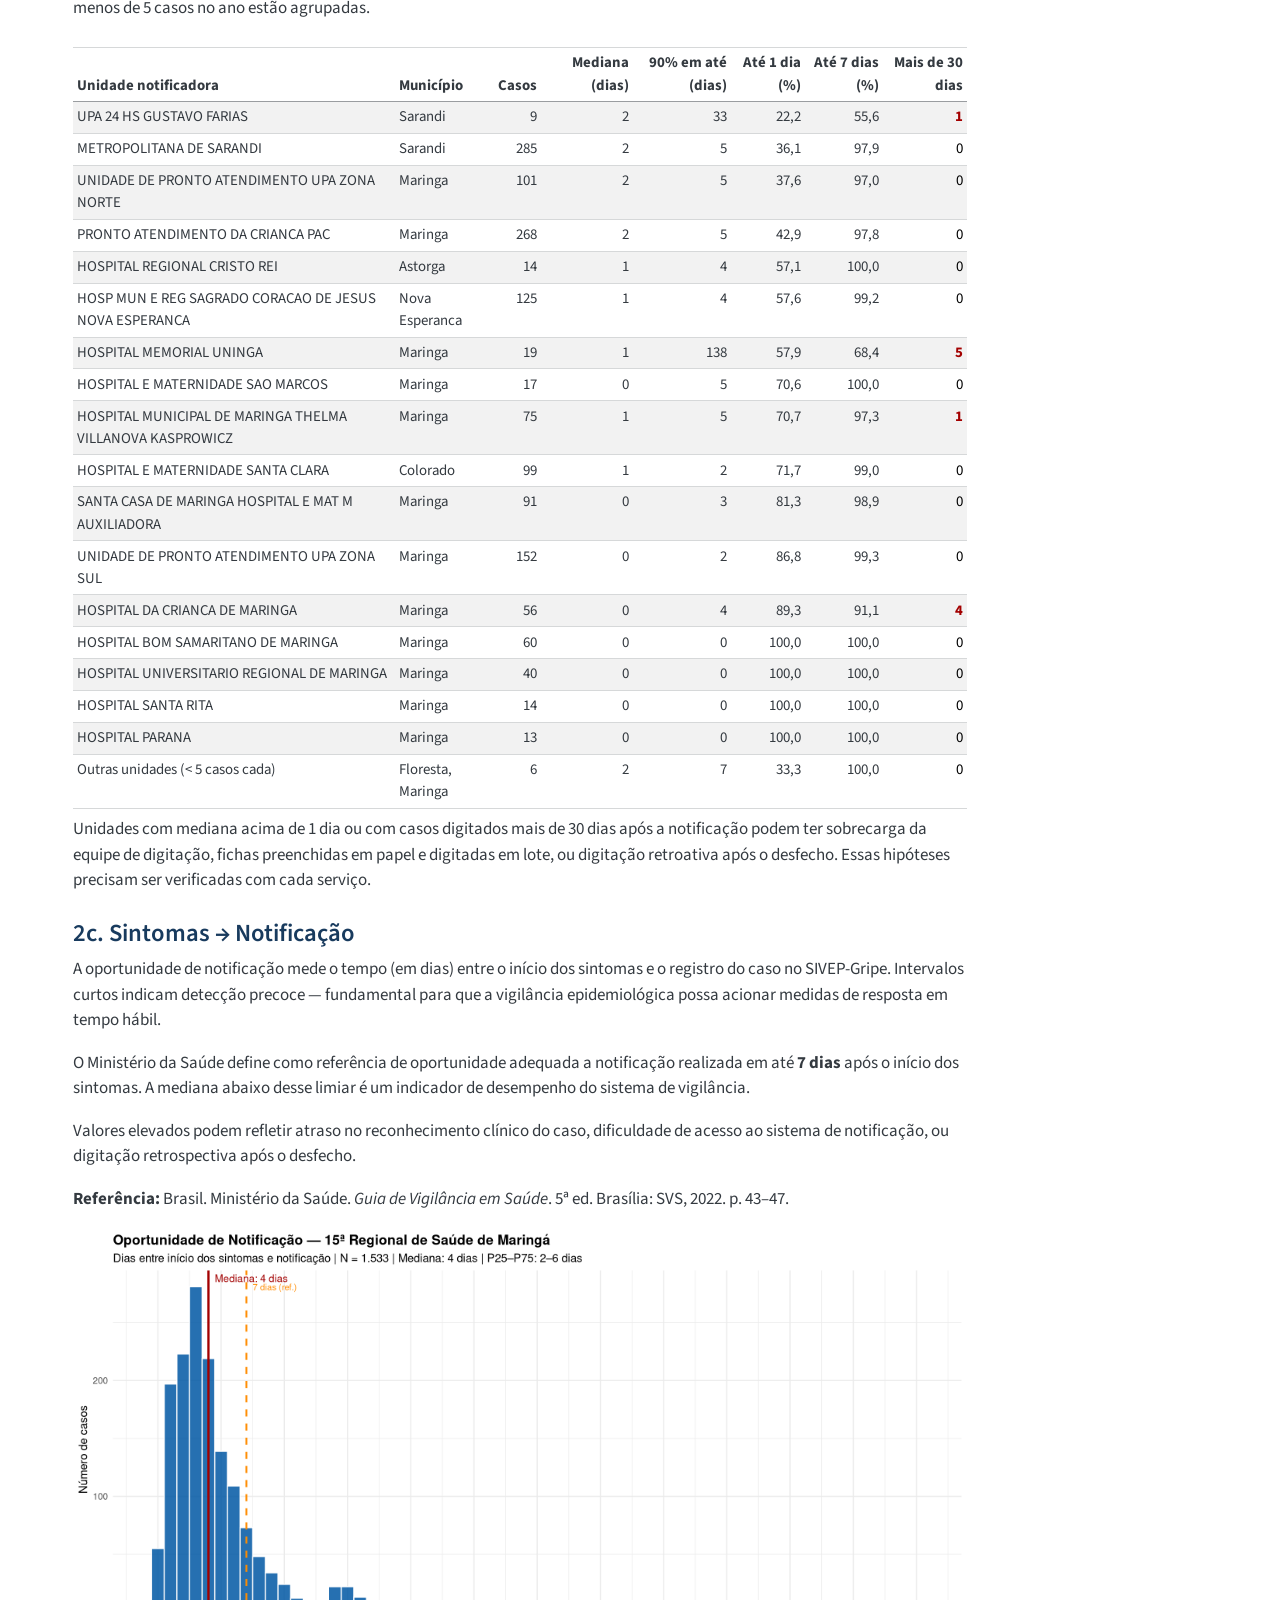
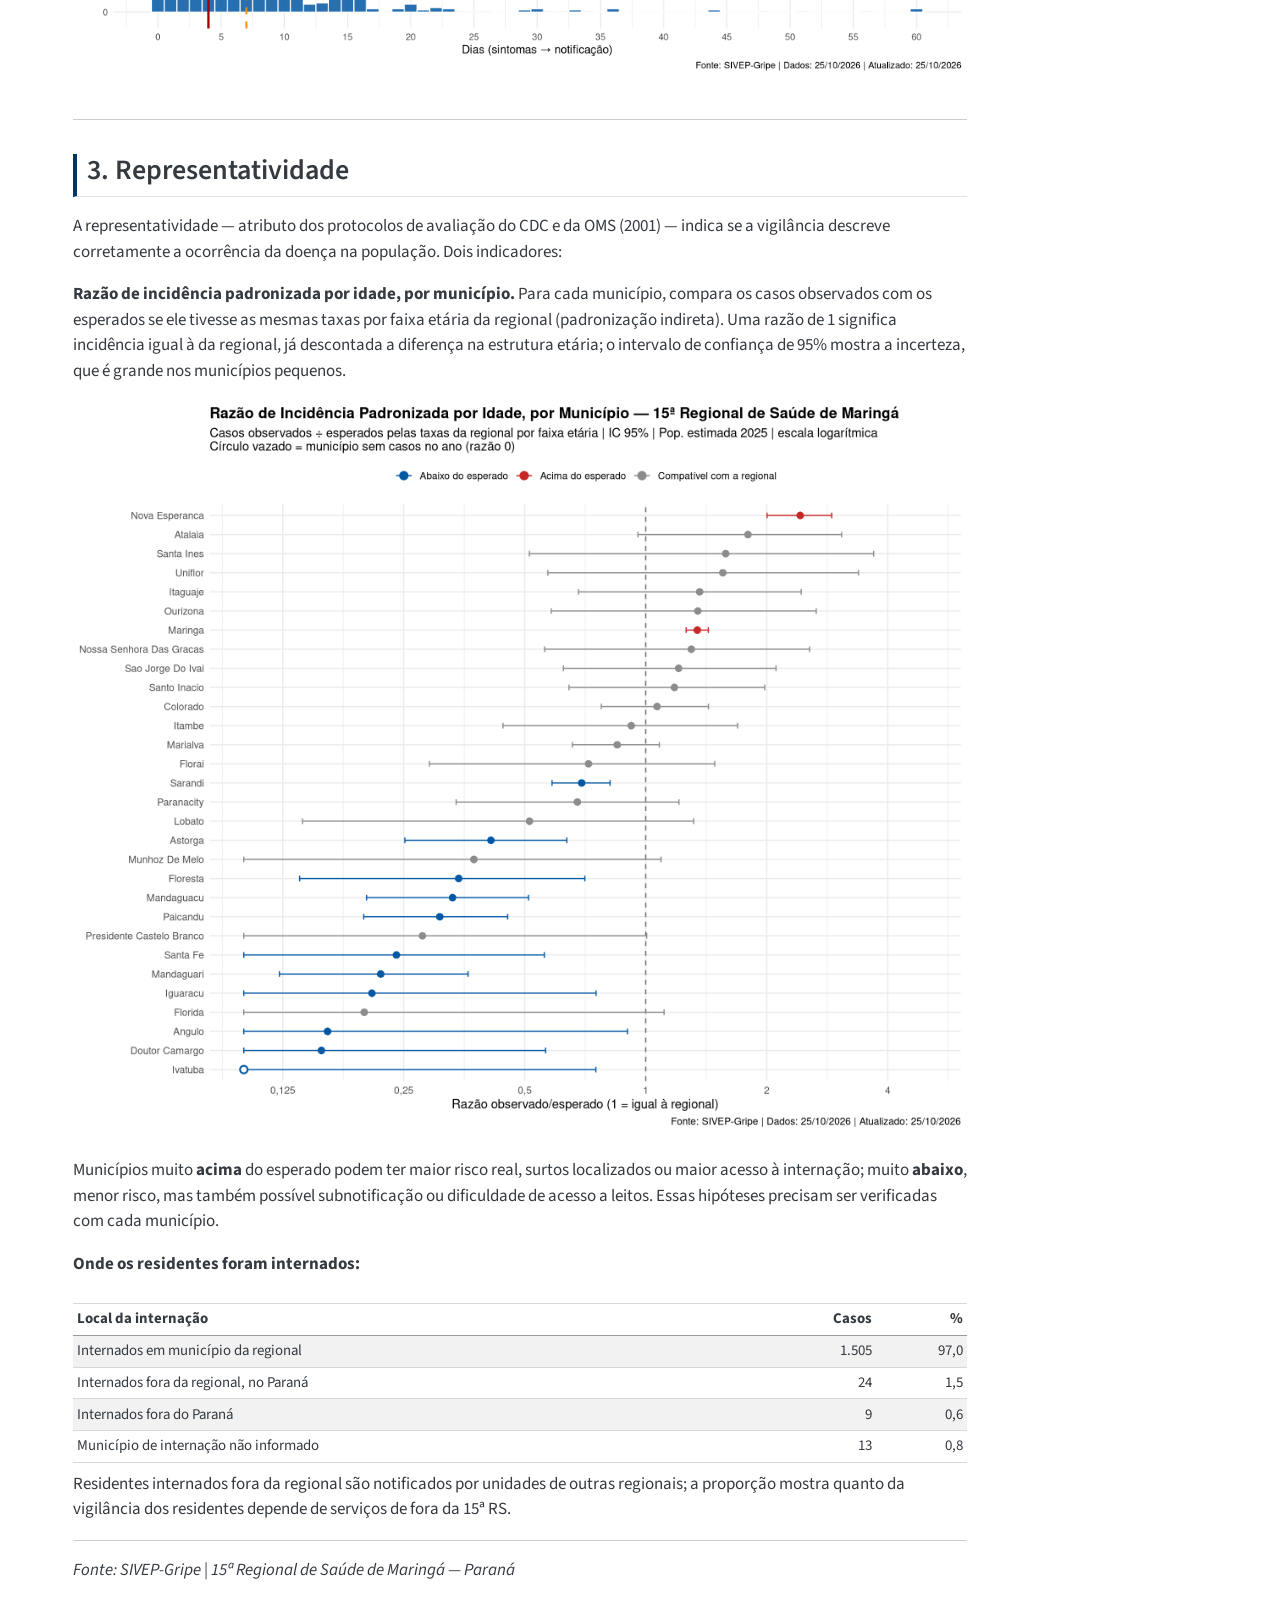
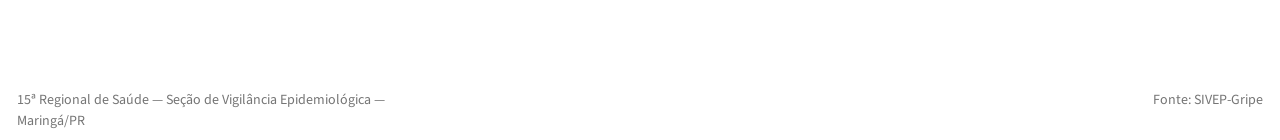
==== commit 735a22d4: "Atualização de dados — 25/10/2026" ====
--- a/docs/avaliacao.html
+++ b/docs/avaliacao.html
@@ -254,16 +254,16 @@
 <tr class="odd">
 <td style="text-align: left;">Inconsistência (coleta antes do início dos sintomas)</td>
 <td style="text-align: right;">0</td>
-<td style="text-align: right;">1.515</td>
+<td style="text-align: right;">1.546</td>
 <td style="text-align: right;">0,0</td>
 <td style="text-align: left;">≤ 20%</td>
 <td style="text-align: left;">Aceitável</td>
 </tr>
 <tr class="even">
 <td style="text-align: left;">Proporção com vírus respiratório confirmado ("VPP" de Ribeiro &amp; Sanchez, 2020)</td>
-<td style="text-align: right;">880</td>
-<td style="text-align: right;">1.521</td>
-<td style="text-align: right;">57,9</td>
+<td style="text-align: right;">897</td>
+<td style="text-align: right;">1.551</td>
+<td style="text-align: right;">57,8</td>
 <td style="text-align: left;">&gt; 20%</td>
 <td style="text-align: left;">Satisfatório</td>
 </tr>
@@ -291,38 +291,38 @@
 </thead>
 <tbody>
 <tr class="odd">
-<td style="text-align: left;">Classificação final informada sem data de encerramento</td>
-<td style="text-align: right;">1.496</td>
-<td style="text-align: right;">16</td>
-<td style="text-align: right;">1,1</td>
-</tr>
-<tr class="even">
 <td style="text-align: left;">Antiviral informado sem data de início</td>
 <td style="text-align: right;">385</td>
 <td style="text-align: right;">4</td>
 <td style="text-align: right;">1,0</td>
 </tr>
-<tr class="odd">
-<td style="text-align: left;">Internação mais de 30 dias após o início dos sintomas</td>
-<td style="text-align: right;">1.529</td>
-<td style="text-align: right;">7</td>
-<td style="text-align: right;">0,5</td>
-</tr>
-<tr class="even">
+<tr class="even">
+<td style="text-align: left;">Classificação final informada sem data de encerramento</td>
+<td style="text-align: right;">1.526</td>
+<td style="text-align: right;">14</td>
+<td style="text-align: right;">0,9</td>
+</tr>
+<tr class="odd">
 <td style="text-align: left;">Internação em UTI informada sem data de entrada</td>
-<td style="text-align: right;">476</td>
+<td style="text-align: right;">488</td>
 <td style="text-align: right;">2</td>
 <td style="text-align: right;">0,4</td>
 </tr>
+<tr class="even">
+<td style="text-align: left;">Internação mais de 30 dias após o início dos sintomas</td>
+<td style="text-align: right;">1.563</td>
+<td style="text-align: right;">7</td>
+<td style="text-align: right;">0,4</td>
+</tr>
 <tr class="odd">
 <td style="text-align: left;">Evolução mais de 120 dias após a internação</td>
-<td style="text-align: right;">1.422</td>
+<td style="text-align: right;">1.426</td>
 <td style="text-align: right;">2</td>
 <td style="text-align: right;">0,1</td>
 </tr>
 <tr class="even">
 <td style="text-align: left;">Evolução (cura ou óbito) informada sem classificação final</td>
-<td style="text-align: right;">1.433</td>
+<td style="text-align: right;">1.440</td>
 <td style="text-align: right;">0</td>
 <td style="text-align: right;">0,0</td>
 </tr>
@@ -354,73 +354,73 @@
 <td style="text-align: left;">Classificação final informada sem data de encerramento</td>
 </tr>
 <tr class="even">
+<td style="text-align: left;">HOSPITAL UNIVERSITARIO REGIONAL DE MARINGA</td>
+<td style="text-align: left;">Maringa</td>
+<td style="text-align: right;">47</td>
+<td style="text-align: right;">2</td>
+<td style="text-align: right;">4,3</td>
+<td style="text-align: left;">Classificação final informada sem data de encerramento</td>
+</tr>
+<tr class="odd">
 <td style="text-align: left;">HOSPITAL DA CRIANCA DE MARINGA</td>
 <td style="text-align: left;">Maringa</td>
-<td style="text-align: right;">79</td>
-<td style="text-align: right;">4</td>
-<td style="text-align: right;">5,1</td>
+<td style="text-align: right;">80</td>
+<td style="text-align: right;">3</td>
+<td style="text-align: right;">3,8</td>
 <td style="text-align: left;">Classificação final informada sem data de encerramento</td>
 </tr>
-<tr class="odd">
-<td style="text-align: left;">HOSPITAL UNIVERSITARIO REGIONAL DE MARINGA</td>
-<td style="text-align: left;">Maringa</td>
-<td style="text-align: right;">44</td>
-<td style="text-align: right;">2</td>
-<td style="text-align: right;">4,5</td>
-<td style="text-align: left;">Classificação final informada sem data de encerramento</td>
-</tr>
-<tr class="even">
-<td style="text-align: left;">SANTA CASA DE MARINGA HOSPITAL E MAT M AUXILIADORA</td>
-<td style="text-align: left;">Maringa</td>
-<td style="text-align: right;">101</td>
-<td style="text-align: right;">4</td>
-<td style="text-align: right;">4,0</td>
-<td style="text-align: left;">Classificação final informada sem data de encerramento</td>
-</tr>
-<tr class="odd">
+<tr class="even">
 <td style="text-align: left;">METROPOLITANA DE SARANDI</td>
 <td style="text-align: left;">Sarandi</td>
-<td style="text-align: right;">295</td>
+<td style="text-align: right;">298</td>
 <td style="text-align: right;">10</td>
 <td style="text-align: right;">3,4</td>
 <td style="text-align: left;">Antiviral informado sem data de início</td>
 </tr>
+<tr class="odd">
+<td style="text-align: left;">SANTA CASA DE MARINGA HOSPITAL E MAT M AUXILIADORA</td>
+<td style="text-align: left;">Maringa</td>
+<td style="text-align: right;">101</td>
+<td style="text-align: right;">3</td>
+<td style="text-align: right;">3,0</td>
+<td style="text-align: left;">Classificação final informada sem data de encerramento</td>
+</tr>
 <tr class="even">
 <td style="text-align: left;">HOSPITAL MUNICIPAL DE MARINGA THELMA VILLANOVA KASPROWICZ</td>
 <td style="text-align: left;">Maringa</td>
-<td style="text-align: right;">79</td>
+<td style="text-align: right;">81</td>
 <td style="text-align: right;">2</td>
 <td style="text-align: right;">2,5</td>
 <td style="text-align: left;">Evolução mais de 120 dias após a internação</td>
 </tr>
 <tr class="odd">
-<td style="text-align: left;">HOSPITAL BOM SAMARITANO DE MARINGA</td>
-<td style="text-align: left;">Maringa</td>
-<td style="text-align: right;">64</td>
-<td style="text-align: right;">1</td>
-<td style="text-align: right;">1,6</td>
-<td style="text-align: left;">Classificação final informada sem data de encerramento</td>
-</tr>
-<tr class="even">
 <td style="text-align: left;">HOSP MUN E REG SAGRADO CORACAO DE JESUS NOVA ESPERANCA</td>
 <td style="text-align: left;">Nova Esperanca</td>
-<td style="text-align: right;">135</td>
+<td style="text-align: right;">137</td>
 <td style="text-align: right;">2</td>
 <td style="text-align: right;">1,5</td>
 <td style="text-align: left;">Internação em UTI informada sem data de entrada</td>
 </tr>
-<tr class="odd">
-<td style="text-align: left;">HOSPITAL E MATERNIDADE SANTA CLARA</td>
-<td style="text-align: left;">Colorado</td>
-<td style="text-align: right;">103</td>
+<tr class="even">
+<td style="text-align: left;">UNIDADE DE PRONTO ATENDIMENTO UPA ZONA NORTE</td>
+<td style="text-align: left;">Maringa</td>
+<td style="text-align: right;">104</td>
 <td style="text-align: right;">1</td>
 <td style="text-align: right;">1,0</td>
 <td style="text-align: left;">Classificação final informada sem data de encerramento</td>
 </tr>
+<tr class="odd">
+<td style="text-align: left;">HOSPITAL E MATERNIDADE SANTA CLARA</td>
+<td style="text-align: left;">Colorado</td>
+<td style="text-align: right;">106</td>
+<td style="text-align: right;">1</td>
+<td style="text-align: right;">0,9</td>
+<td style="text-align: left;">Classificação final informada sem data de encerramento</td>
+</tr>
 <tr class="even">
 <td style="text-align: left;">PRONTO ATENDIMENTO DA CRIANCA PAC</td>
 <td style="text-align: left;">Maringa</td>
-<td style="text-align: right;">292</td>
+<td style="text-align: right;">301</td>
 <td style="text-align: right;">2</td>
 <td style="text-align: right;">0,7</td>
 <td style="text-align: left;">Classificação final informada sem data de encerramento</td>
@@ -428,15 +428,15 @@
 <tr class="odd">
 <td style="text-align: left;">UNIDADE DE PRONTO ATENDIMENTO UPA ZONA SUL</td>
 <td style="text-align: left;">Maringa</td>
-<td style="text-align: right;">155</td>
+<td style="text-align: right;">159</td>
 <td style="text-align: right;">0</td>
 <td style="text-align: right;">0,0</td>
 <td style="text-align: left;">—</td>
 </tr>
 <tr class="even">
-<td style="text-align: left;">UNIDADE DE PRONTO ATENDIMENTO UPA ZONA NORTE</td>
-<td style="text-align: left;">Maringa</td>
-<td style="text-align: right;">102</td>
+<td style="text-align: left;">HOSPITAL BOM SAMARITANO DE MARINGA</td>
+<td style="text-align: left;">Maringa</td>
+<td style="text-align: right;">65</td>
 <td style="text-align: right;">0</td>
 <td style="text-align: right;">0,0</td>
 <td style="text-align: left;">—</td>
@@ -444,7 +444,7 @@
 <tr class="odd">
 <td style="text-align: left;">HOSPITAL E MATERNIDADE SAO MARCOS</td>
 <td style="text-align: left;">Maringa</td>
-<td style="text-align: right;">18</td>
+<td style="text-align: right;">17</td>
 <td style="text-align: right;">0</td>
 <td style="text-align: right;">0,0</td>
 <td style="text-align: left;">—</td>
@@ -452,7 +452,7 @@
 <tr class="even">
 <td style="text-align: left;">HOSPITAL REGIONAL CRISTO REI</td>
 <td style="text-align: left;">Astorga</td>
-<td style="text-align: right;">15</td>
+<td style="text-align: right;">16</td>
 <td style="text-align: right;">0</td>
 <td style="text-align: right;">0,0</td>
 <td style="text-align: left;">—</td>
@@ -579,49 +579,49 @@
 <td style="text-align: left;">Oportunidade da notificação (internação → notificação, mediana)</td>
 <td style="text-align: left;">≤ 1 dia</td>
 <td style="text-align: left;">1,0 dia</td>
-<td style="text-align: right;">1.529</td>
+<td style="text-align: right;">1.563</td>
 <td style="text-align: left; font-weight: bold; color: rgba(46, 125, 50, 1) !important;">Atinge a meta</td>
 </tr>
 <tr class="even">
 <td style="text-align: left;">Cobertura de investigação (casos com desfecho já encerrados)</td>
 <td style="text-align: left;">90%</td>
 <td style="text-align: left;">100,0%</td>
-<td style="text-align: right;">1.350</td>
+<td style="text-align: right;">1.366</td>
 <td style="text-align: left; font-weight: bold; color: rgba(46, 125, 50, 1) !important;">Atinge a meta</td>
 </tr>
 <tr class="odd">
 <td style="text-align: left;">Cobertura de amostragem (internados até 10 dias dos sintomas com amostra coletada até o 10º dia)</td>
 <td style="text-align: left;">90%</td>
-<td style="text-align: left;">98,5%</td>
-<td style="text-align: right;">1.438</td>
+<td style="text-align: left;">98,6%</td>
+<td style="text-align: right;">1.470</td>
 <td style="text-align: left; font-weight: bold; color: rgba(46, 125, 50, 1) !important;">Atinge a meta</td>
 </tr>
 <tr class="even">
 <td style="text-align: left;">Oportunidade da coleta (internação → coleta, mediana)</td>
 <td style="text-align: left;">≤ 2 dias</td>
 <td style="text-align: left;">0,0 dias</td>
-<td style="text-align: right;">1.538</td>
+<td style="text-align: right;">1.569</td>
 <td style="text-align: left; font-weight: bold; color: rgba(46, 125, 50, 1) !important;">Atinge a meta</td>
 </tr>
 <tr class="odd">
 <td style="text-align: left;">Cobertura de amostragem em UTI</td>
 <td style="text-align: left;">100%</td>
 <td style="text-align: left;">99,8%</td>
-<td style="text-align: right;">476</td>
+<td style="text-align: right;">488</td>
 <td style="text-align: left; font-weight: bold; color: rgba(198, 40, 40, 1) !important;">Abaixo da meta</td>
 </tr>
 <tr class="even">
 <td style="text-align: left;">Cobertura de amostragem nos óbitos</td>
 <td style="text-align: left;">100%</td>
 <td style="text-align: left;">100,0%</td>
-<td style="text-align: right;">115</td>
+<td style="text-align: right;">111</td>
 <td style="text-align: left; font-weight: bold; color: rgba(46, 125, 50, 1) !important;">Atinge a meta</td>
 </tr>
 </tbody>
 </table>
 </div>
 </div>
-<p>Na cobertura de amostragem, a OPAS conta no denominador só os casos com critério válido para coleta, já que a amostra deve ser colhida até 10 dias do início dos sintomas. O painel usa os casos internados até o 10º dia de sintomas, primeiro momento em que a unidade pode coletar. Sobre todos os 1.544 casos notificados, a cobertura seria de 92,9%. A diferença vem sobretudo dos 91 pacientes internados com mais de 10 dias de sintomas; só 6 casos não tiveram amostra.</p>
+<p>Na cobertura de amostragem, a OPAS conta no denominador só os casos com critério válido para coleta, já que a amostra deve ser colhida até 10 dias do início dos sintomas. O painel usa os casos internados até o 10º dia de sintomas, primeiro momento em que a unidade pode coletar. Sobre todos os 1.574 casos notificados, a cobertura seria de 92,9%. A diferença vem sobretudo dos 93 pacientes internados com mais de 10 dias de sintomas; só 5 casos não tiveram amostra.</p>
 <p><strong>Referência:</strong> Pan American Health Organization. <em>Operational Guidelines for Sentinel Severe Acute Respiratory Infection (SARI) Surveillance</em>. Washington, DC: PAHO; 2014. Anexo 7.</p>
 <p><strong>Por município de residência</strong> — percentual oportuno e, entre parênteses, número de casos avaliados. “—” indica que não houve caso a avaliar; na coluna de tratamento antiviral, significa que <strong>nenhum caso do município recebeu antiviral</strong>:</p>
 <div class="cell">
@@ -648,10 +648,10 @@
 </tr>
 <tr class="even">
 <td style="text-align: left;">Astorga</td>
-<td style="text-align: right;">47,4% (19)</td>
-<td style="text-align: right;">78,9% (19)</td>
+<td style="text-align: right;">50,0% (20)</td>
+<td style="text-align: right;">80,0% (20)</td>
 <td style="text-align: right;">—</td>
-<td style="text-align: right;">100,0% (19)</td>
+<td style="text-align: right;">100,0% (20)</td>
 <td style="text-align: right;">100,0% (18)</td>
 </tr>
 <tr class="odd">
@@ -668,7 +668,7 @@
 <td style="text-align: right;">95,3% (43)</td>
 <td style="text-align: right;">—</td>
 <td style="text-align: right;">100,0% (42)</td>
-<td style="text-align: right;">100,0% (41)</td>
+<td style="text-align: right;">100,0% (42)</td>
 </tr>
 <tr class="odd">
 <td style="text-align: left;">Doutor Camargo</td>
@@ -699,7 +699,7 @@
 <td style="text-align: right;">0,0% (1)</td>
 <td style="text-align: right;">0,0% (1)</td>
 <td style="text-align: right;">100,0% (1)</td>
-<td style="text-align: right;">—</td>
+<td style="text-align: right;">100,0% (1)</td>
 <td style="text-align: right;">100,0% (1)</td>
 </tr>
 <tr class="odd">
@@ -728,18 +728,18 @@
 </tr>
 <tr class="even">
 <td style="text-align: left;">Lobato</td>
-<td style="text-align: right;">50,0% (2)</td>
-<td style="text-align: right;">50,0% (2)</td>
+<td style="text-align: right;">33,3% (3)</td>
+<td style="text-align: right;">66,7% (3)</td>
 <td style="text-align: right;">—</td>
+<td style="text-align: right;">100,0% (3)</td>
+<td style="text-align: right;">100,0% (3)</td>
+</tr>
+<tr class="odd">
+<td style="text-align: left;">Mandaguacu</td>
+<td style="text-align: right;">25,0% (20)</td>
+<td style="text-align: right;">60,0% (20)</td>
 <td style="text-align: right;">100,0% (2)</td>
-<td style="text-align: right;">100,0% (3)</td>
-</tr>
-<tr class="odd">
-<td style="text-align: left;">Mandaguacu</td>
-<td style="text-align: right;">27,8% (18)</td>
-<td style="text-align: right;">66,7% (18)</td>
-<td style="text-align: right;">100,0% (2)</td>
-<td style="text-align: right;">100,0% (18)</td>
+<td style="text-align: right;">100,0% (20)</td>
 <td style="text-align: right;">83,3% (18)</td>
 </tr>
 <tr class="even">
@@ -752,19 +752,19 @@
 </tr>
 <tr class="odd">
 <td style="text-align: left;">Marialva</td>
-<td style="text-align: right;">26,2% (65)</td>
-<td style="text-align: right;">56,9% (65)</td>
+<td style="text-align: right;">25,8% (66)</td>
+<td style="text-align: right;">57,6% (66)</td>
 <td style="text-align: right;">100,0% (4)</td>
-<td style="text-align: right;">100,0% (65)</td>
+<td style="text-align: right;">100,0% (66)</td>
 <td style="text-align: right;">100,0% (64)</td>
 </tr>
 <tr class="even">
 <td style="text-align: left;">Maringa</td>
-<td style="text-align: right;">30,2% (945)</td>
-<td style="text-align: right;">76,5% (942)</td>
-<td style="text-align: right;">98,0% (347)</td>
-<td style="text-align: right;">99,7% (944)</td>
-<td style="text-align: right;">92,6% (911)</td>
+<td style="text-align: right;">30,1% (965)</td>
+<td style="text-align: right;">76,3% (962)</td>
+<td style="text-align: right;">97,7% (347)</td>
+<td style="text-align: right;">99,7% (962)</td>
+<td style="text-align: right;">92,9% (938)</td>
 </tr>
 <tr class="odd">
 <td style="text-align: left;">Munhoz De Melo</td>
@@ -784,11 +784,11 @@
 </tr>
 <tr class="odd">
 <td style="text-align: left;">Nova Esperanca</td>
-<td style="text-align: right;">25,9% (116)</td>
-<td style="text-align: right;">92,2% (116)</td>
+<td style="text-align: right;">26,5% (117)</td>
+<td style="text-align: right;">92,3% (117)</td>
 <td style="text-align: right;">100,0% (1)</td>
-<td style="text-align: right;">100,0% (114)</td>
-<td style="text-align: right;">100,0% (109)</td>
+<td style="text-align: right;">100,0% (117)</td>
+<td style="text-align: right;">100,0% (111)</td>
 </tr>
 <tr class="even">
 <td style="text-align: left;">Ourizona</td>
@@ -800,18 +800,18 @@
 </tr>
 <tr class="odd">
 <td style="text-align: left;">Paicandu</td>
-<td style="text-align: right;">37,5% (24)</td>
-<td style="text-align: right;">75,0% (24)</td>
+<td style="text-align: right;">36,0% (25)</td>
+<td style="text-align: right;">72,0% (25)</td>
 <td style="text-align: right;">100,0% (1)</td>
-<td style="text-align: right;">95,8% (24)</td>
+<td style="text-align: right;">96,0% (25)</td>
 <td style="text-align: right;">82,6% (23)</td>
 </tr>
 <tr class="even">
 <td style="text-align: left;">Paranacity</td>
-<td style="text-align: right;">50,0% (10)</td>
-<td style="text-align: right;">90,0% (10)</td>
+<td style="text-align: right;">45,5% (11)</td>
+<td style="text-align: right;">81,8% (11)</td>
 <td style="text-align: right;">100,0% (1)</td>
-<td style="text-align: right;">100,0% (10)</td>
+<td style="text-align: right;">100,0% (11)</td>
 <td style="text-align: right;">100,0% (10)</td>
 </tr>
 <tr class="odd">
@@ -856,11 +856,11 @@
 </tr>
 <tr class="even">
 <td style="text-align: left;">Sarandi</td>
-<td style="text-align: right;">25,0% (136)</td>
-<td style="text-align: right;">67,6% (136)</td>
+<td style="text-align: right;">24,8% (141)</td>
+<td style="text-align: right;">68,1% (141)</td>
 <td style="text-align: right;">100,0% (4)</td>
-<td style="text-align: right;">99,3% (136)</td>
-<td style="text-align: right;">93,8% (130)</td>
+<td style="text-align: right;">99,3% (141)</td>
+<td style="text-align: right;">94,0% (133)</td>
 </tr>
 <tr class="odd">
 <td style="text-align: left;">Uniflor</td>
@@ -878,7 +878,7 @@
 <section id="b.-digitação-no-sivep-gripe-por-unidade-notificadora" class="level3">
 <h3 class="anchored" data-anchor-id="b.-digitação-no-sivep-gripe-por-unidade-notificadora">2b. Digitação no SIVEP-Gripe por Unidade Notificadora</h3>
 <p>Depois de notificado, o caso precisa ser <strong>digitado no SIVEP-Gripe</strong> para aparecer nos dados da vigilância. Esta seção mede o tempo entre a data da notificação e a data da digitação, para os casos notificados pelas unidades da 15ª RS no ano — inclusive de pacientes residentes em outras regionais, já que é a unidade notificadora quem digita.</p>
-<p>A base do SIVEP-Gripe só contém casos <strong>já digitados</strong> — notificações recentes que ainda não foram digitadas (justamente as mais atrasadas) não aparecem nela. Para não favorecer os meses recentes, esta seção considera apenas as notificações feitas até <strong>16/09/2026</strong>, 30 dias antes da digitação mais recente da base.</p>
+<p>A base do SIVEP-Gripe só contém casos <strong>já digitados</strong> — notificações recentes que ainda não foram digitadas (justamente as mais atrasadas) não aparecem nela. Para não favorecer os meses recentes, esta seção considera apenas as notificações feitas até <strong>24/09/2026</strong>, 30 dias antes da digitação mais recente da base.</p>
 <p>O quadro abaixo mostra quanto tempo leva cada etapa, do início dos sintomas até o caso estar disponível no sistema (mediana e tempo em que 90% dos casos já tinham passado pela etapa):</p>
 <div class="cell">
 <div class="cell-output-display">
@@ -894,25 +894,25 @@
 <tbody>
 <tr class="odd">
 <td style="text-align: left;">Início dos sintomas → internação</td>
-<td style="text-align: right;">1.411</td>
+<td style="text-align: right;">1.437</td>
 <td style="text-align: right;">3</td>
-<td style="text-align: right;">8</td>
+<td style="text-align: right;">7</td>
 </tr>
 <tr class="even">
 <td style="text-align: left;">Internação → notificação</td>
-<td style="text-align: right;">1.339</td>
+<td style="text-align: right;">1.365</td>
 <td style="text-align: right;">1</td>
 <td style="text-align: right;">3</td>
 </tr>
 <tr class="odd">
 <td style="text-align: left;">Notificação → digitação no SIVEP-Gripe</td>
-<td style="text-align: right;">1.418</td>
+<td style="text-align: right;">1.444</td>
 <td style="text-align: right;">1</td>
 <td style="text-align: right;">4</td>
 </tr>
 <tr class="even">
 <td style="text-align: left;">Início dos sintomas → digitação (total)</td>
-<td style="text-align: right;">1.420</td>
+<td style="text-align: right;">1.446</td>
 <td style="text-align: right;">5</td>
 <td style="text-align: right;">14</td>
 </tr>
@@ -951,7 +951,7 @@
 <td style="text-align: left;">UPA 24 HS GUSTAVO FARIAS</td>
 <td style="text-align: left;">Sarandi</td>
 <td style="text-align: right;">9</td>
-<td style="text-align: right;">2,0</td>
+<td style="text-align: right;">2</td>
 <td style="text-align: right;">33</td>
 <td style="text-align: right;">22,2</td>
 <td style="text-align: right;">55,6</td>
@@ -960,18 +960,18 @@
 <tr class="even">
 <td style="text-align: left;">METROPOLITANA DE SARANDI</td>
 <td style="text-align: left;">Sarandi</td>
-<td style="text-align: right;">281</td>
-<td style="text-align: right;">2,0</td>
+<td style="text-align: right;">285</td>
+<td style="text-align: right;">2</td>
 <td style="text-align: right;">5</td>
-<td style="text-align: right;">36,3</td>
-<td style="text-align: right;">98,2</td>
+<td style="text-align: right;">36,1</td>
+<td style="text-align: right;">97,9</td>
 <td style="text-align: right; color: black !important;">0</td>
 </tr>
 <tr class="odd">
 <td style="text-align: left;">UNIDADE DE PRONTO ATENDIMENTO UPA ZONA NORTE</td>
 <td style="text-align: left;">Maringa</td>
 <td style="text-align: right;">101</td>
-<td style="text-align: right;">2,0</td>
+<td style="text-align: right;">2</td>
 <td style="text-align: right;">5</td>
 <td style="text-align: right;">37,6</td>
 <td style="text-align: right;">97,0</td>
@@ -980,60 +980,60 @@
 <tr class="even">
 <td style="text-align: left;">PRONTO ATENDIMENTO DA CRIANCA PAC</td>
 <td style="text-align: left;">Maringa</td>
-<td style="text-align: right;">263</td>
-<td style="text-align: right;">2,0</td>
+<td style="text-align: right;">268</td>
+<td style="text-align: right;">2</td>
 <td style="text-align: right;">5</td>
-<td style="text-align: right;">41,8</td>
-<td style="text-align: right;">97,7</td>
+<td style="text-align: right;">42,9</td>
+<td style="text-align: right;">97,8</td>
 <td style="text-align: right; color: black !important;">0</td>
 </tr>
 <tr class="odd">
 <td style="text-align: left;">HOSPITAL REGIONAL CRISTO REI</td>
 <td style="text-align: left;">Astorga</td>
-<td style="text-align: right;">11</td>
-<td style="text-align: right;">2,0</td>
+<td style="text-align: right;">14</td>
+<td style="text-align: right;">1</td>
 <td style="text-align: right;">4</td>
-<td style="text-align: right;">45,5</td>
+<td style="text-align: right;">57,1</td>
 <td style="text-align: right;">100,0</td>
 <td style="text-align: right; color: black !important;">0</td>
 </tr>
 <tr class="even">
-<td style="text-align: left;">HOSPITAL MEMORIAL UNINGA</td>
-<td style="text-align: left;">Maringa</td>
-<td style="text-align: right;">18</td>
-<td style="text-align: right;">1,0</td>
-<td style="text-align: right;">138</td>
-<td style="text-align: right;">55,6</td>
-<td style="text-align: right;">66,7</td>
-<td style="text-align: right; font-weight: bold; color: rgba(163, 0, 0, 1) !important;">5</td>
-</tr>
-<tr class="odd">
 <td style="text-align: left;">HOSP MUN E REG SAGRADO CORACAO DE JESUS NOVA ESPERANCA</td>
 <td style="text-align: left;">Nova Esperanca</td>
-<td style="text-align: right;">122</td>
-<td style="text-align: right;">1,0</td>
+<td style="text-align: right;">125</td>
+<td style="text-align: right;">1</td>
 <td style="text-align: right;">4</td>
-<td style="text-align: right;">56,6</td>
+<td style="text-align: right;">57,6</td>
 <td style="text-align: right;">99,2</td>
 <td style="text-align: right; color: black !important;">0</td>
 </tr>
+<tr class="odd">
+<td style="text-align: left;">HOSPITAL MEMORIAL UNINGA</td>
+<td style="text-align: left;">Maringa</td>
+<td style="text-align: right;">19</td>
+<td style="text-align: right;">1</td>
+<td style="text-align: right;">138</td>
+<td style="text-align: right;">57,9</td>
+<td style="text-align: right;">68,4</td>
+<td style="text-align: right; font-weight: bold; color: rgba(163, 0, 0, 1) !important;">5</td>
+</tr>
 <tr class="even">
 <td style="text-align: left;">HOSPITAL E MATERNIDADE SAO MARCOS</td>
 <td style="text-align: left;">Maringa</td>
-<td style="text-align: right;">18</td>
-<td style="text-align: right;">0,5</td>
+<td style="text-align: right;">17</td>
+<td style="text-align: right;">0</td>
 <td style="text-align: right;">5</td>
-<td style="text-align: right;">66,7</td>
+<td style="text-align: right;">70,6</td>
 <td style="text-align: right;">100,0</td>
 <td style="text-align: right; color: black !important;">0</td>
 </tr>
 <tr class="odd">
 <td style="text-align: left;">HOSPITAL MUNICIPAL DE MARINGA THELMA VILLANOVA KASPROWICZ</td>
 <td style="text-align: left;">Maringa</td>
-<td style="text-align: right;">73</td>
-<td style="text-align: right;">1,0</td>
+<td style="text-align: right;">75</td>
+<td style="text-align: right;">1</td>
 <td style="text-align: right;">5</td>
-<td style="text-align: right;">69,9</td>
+<td style="text-align: right;">70,7</td>
 <td style="text-align: right;">97,3</td>
 <td style="text-align: right; font-weight: bold; color: rgba(163, 0, 0, 1) !important;">1</td>
 </tr>
@@ -1041,7 +1041,7 @@
 <td style="text-align: left;">HOSPITAL E MATERNIDADE SANTA CLARA</td>
 <td style="text-align: left;">Colorado</td>
 <td style="text-align: right;">99</td>
-<td style="text-align: right;">1,0</td>
+<td style="text-align: right;">1</td>
 <td style="text-align: right;">2</td>
 <td style="text-align: right;">71,7</td>
 <td style="text-align: right;">99,0</td>
@@ -1050,18 +1050,18 @@
 <tr class="odd">
 <td style="text-align: left;">SANTA CASA DE MARINGA HOSPITAL E MAT M AUXILIADORA</td>
 <td style="text-align: left;">Maringa</td>
-<td style="text-align: right;">88</td>
-<td style="text-align: right;">0,0</td>
-<td style="text-align: right;">4</td>
-<td style="text-align: right;">80,7</td>
+<td style="text-align: right;">91</td>
+<td style="text-align: right;">0</td>
+<td style="text-align: right;">3</td>
+<td style="text-align: right;">81,3</td>
 <td style="text-align: right;">98,9</td>
 <td style="text-align: right; color: black !important;">0</td>
 </tr>
 <tr class="even">
 <td style="text-align: left;">UNIDADE DE PRONTO ATENDIMENTO UPA ZONA SUL</td>
 <td style="text-align: left;">Maringa</td>
-<td style="text-align: right;">151</td>
-<td style="text-align: right;">0,0</td>
+<td style="text-align: right;">152</td>
+<td style="text-align: right;">0</td>
 <td style="text-align: right;">2</td>
 <td style="text-align: right;">86,8</td>
 <td style="text-align: right;">99,3</td>
@@ -1070,18 +1070,18 @@
 <tr class="odd">
 <td style="text-align: left;">HOSPITAL DA CRIANCA DE MARINGA</td>
 <td style="text-align: left;">Maringa</td>
-<td style="text-align: right;">52</td>
-<td style="text-align: right;">0,0</td>
+<td style="text-align: right;">56</td>
+<td style="text-align: right;">0</td>
 <td style="text-align: right;">4</td>
-<td style="text-align: right;">88,5</td>
-<td style="text-align: right;">90,4</td>
+<td style="text-align: right;">89,3</td>
+<td style="text-align: right;">91,1</td>
 <td style="text-align: right; font-weight: bold; color: rgba(163, 0, 0, 1) !important;">4</td>
 </tr>
 <tr class="even">
 <td style="text-align: left;">HOSPITAL BOM SAMARITANO DE MARINGA</td>
 <td style="text-align: left;">Maringa</td>
-<td style="text-align: right;">59</td>
-<td style="text-align: right;">0,0</td>
+<td style="text-align: right;">60</td>
+<td style="text-align: right;">0</td>
 <td style="text-align: right;">0</td>
 <td style="text-align: right;">100,0</td>
 <td style="text-align: right;">100,0</td>
@@ -1091,7 +1091,7 @@
 <td style="text-align: left;">HOSPITAL UNIVERSITARIO REGIONAL DE MARINGA</td>
 <td style="text-align: left;">Maringa</td>
 <td style="text-align: right;">40</td>
-<td style="text-align: right;">0,0</td>
+<td style="text-align: right;">0</td>
 <td style="text-align: right;">0</td>
 <td style="text-align: right;">100,0</td>
 <td style="text-align: right;">100,0</td>
@@ -1101,7 +1101,7 @@
 <td style="text-align: left;">HOSPITAL SANTA RITA</td>
 <td style="text-align: left;">Maringa</td>
 <td style="text-align: right;">14</td>
-<td style="text-align: right;">0,0</td>
+<td style="text-align: right;">0</td>
 <td style="text-align: right;">0</td>
 <td style="text-align: right;">100,0</td>
 <td style="text-align: right;">100,0</td>
@@ -1111,7 +1111,7 @@
 <td style="text-align: left;">HOSPITAL PARANA</td>
 <td style="text-align: left;">Maringa</td>
 <td style="text-align: right;">13</td>
-<td style="text-align: right;">0,0</td>
+<td style="text-align: right;">0</td>
 <td style="text-align: right;">0</td>
 <td style="text-align: right;">100,0</td>
 <td style="text-align: right;">100,0</td>
@@ -1121,7 +1121,7 @@
 <td style="text-align: left;">Outras unidades (&lt; 5 casos cada)</td>
 <td style="text-align: left;">Floresta, Maringa</td>
 <td style="text-align: right;">6</td>
-<td style="text-align: right;">2,0</td>
+<td style="text-align: right;">2</td>
 <td style="text-align: right;">7</td>
 <td style="text-align: right;">33,3</td>
 <td style="text-align: right;">100,0</td>
@@ -1179,13 +1179,13 @@
 <tbody>
 <tr class="odd">
 <td style="text-align: left;">Internados em município da regional</td>
-<td style="text-align: right;">1.473</td>
-<td style="text-align: right;">96,8</td>
+<td style="text-align: right;">1.505</td>
+<td style="text-align: right;">97,0</td>
 </tr>
 <tr class="even">
 <td style="text-align: left;">Internados fora da regional, no Paraná</td>
 <td style="text-align: right;">24</td>
-<td style="text-align: right;">1,6</td>
+<td style="text-align: right;">1,5</td>
 </tr>
 <tr class="odd">
 <td style="text-align: left;">Internados fora do Paraná</td>
@@ -1194,8 +1194,8 @@
 </tr>
 <tr class="even">
 <td style="text-align: left;">Município de internação não informado</td>
-<td style="text-align: right;">15</td>
-<td style="text-align: right;">1,0</td>
+<td style="text-align: right;">13</td>
+<td style="text-align: right;">0,8</td>
 </tr>
 </tbody>
 </table>
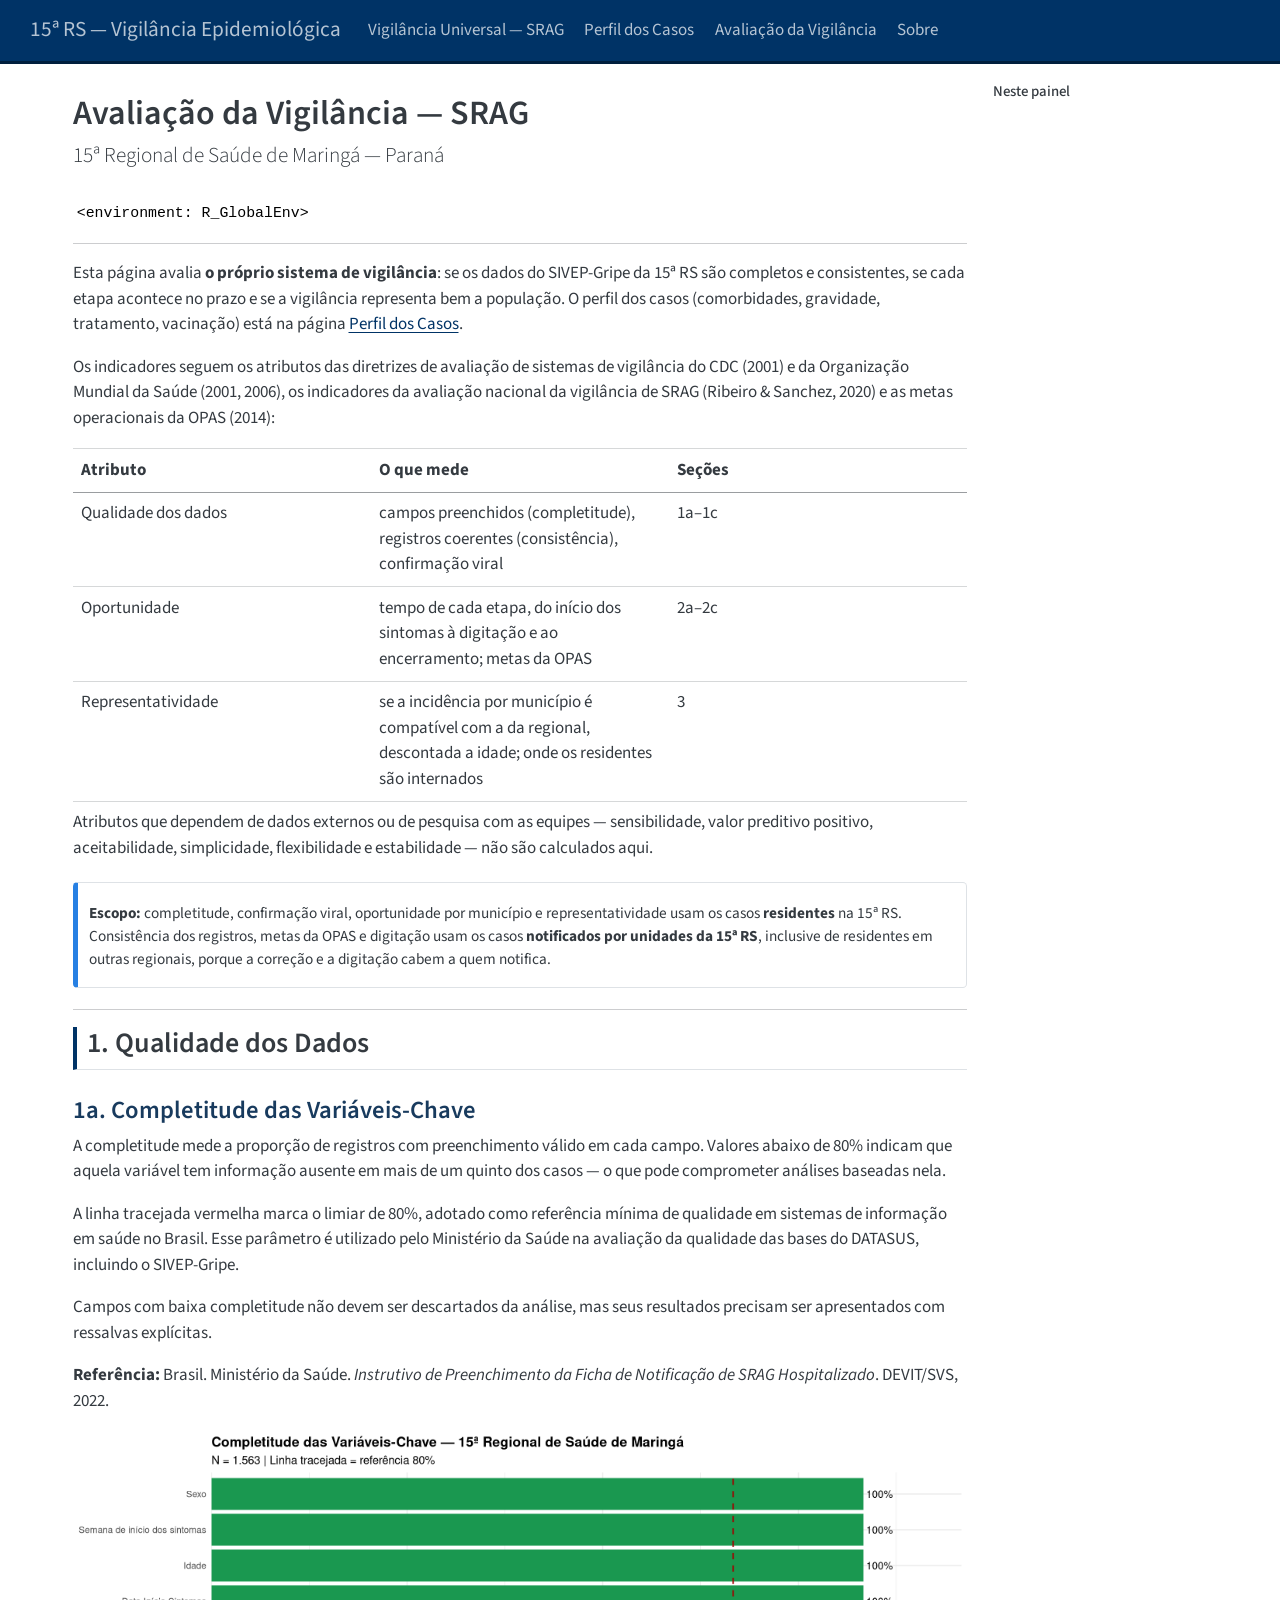
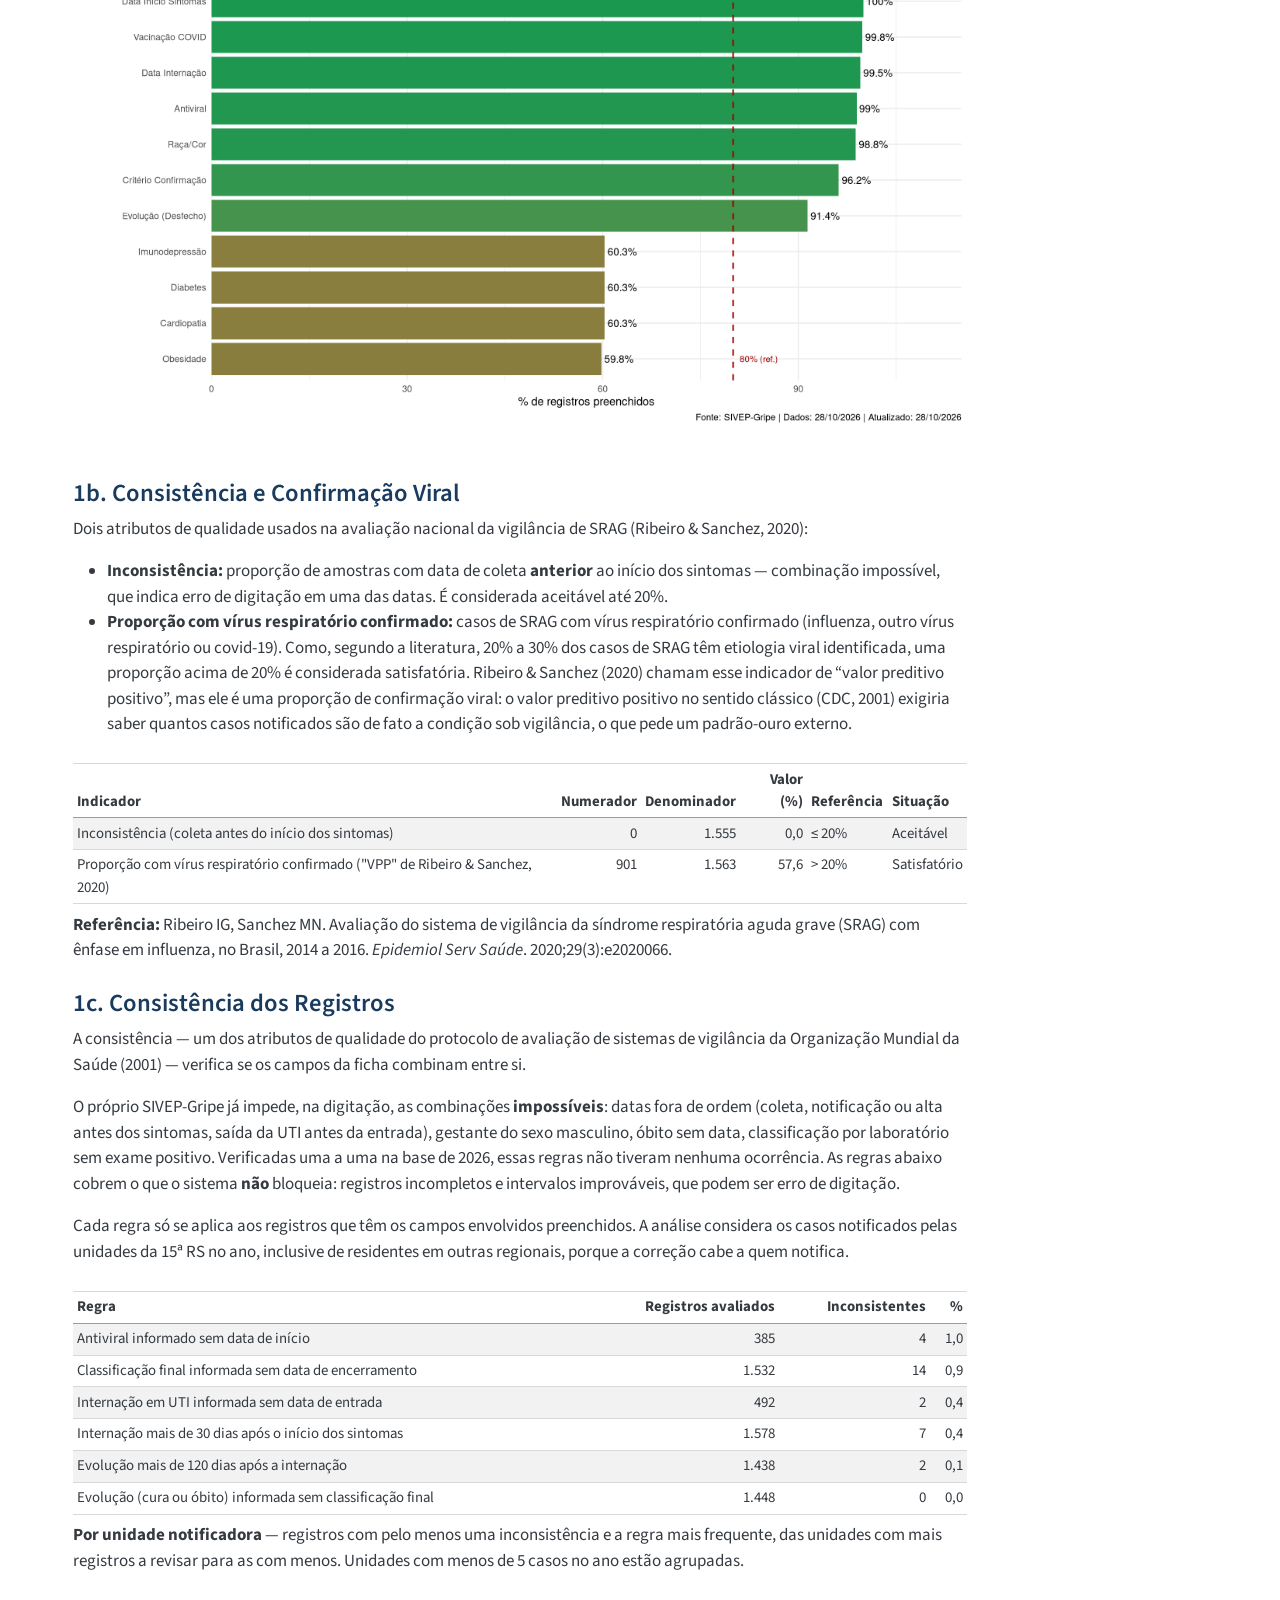
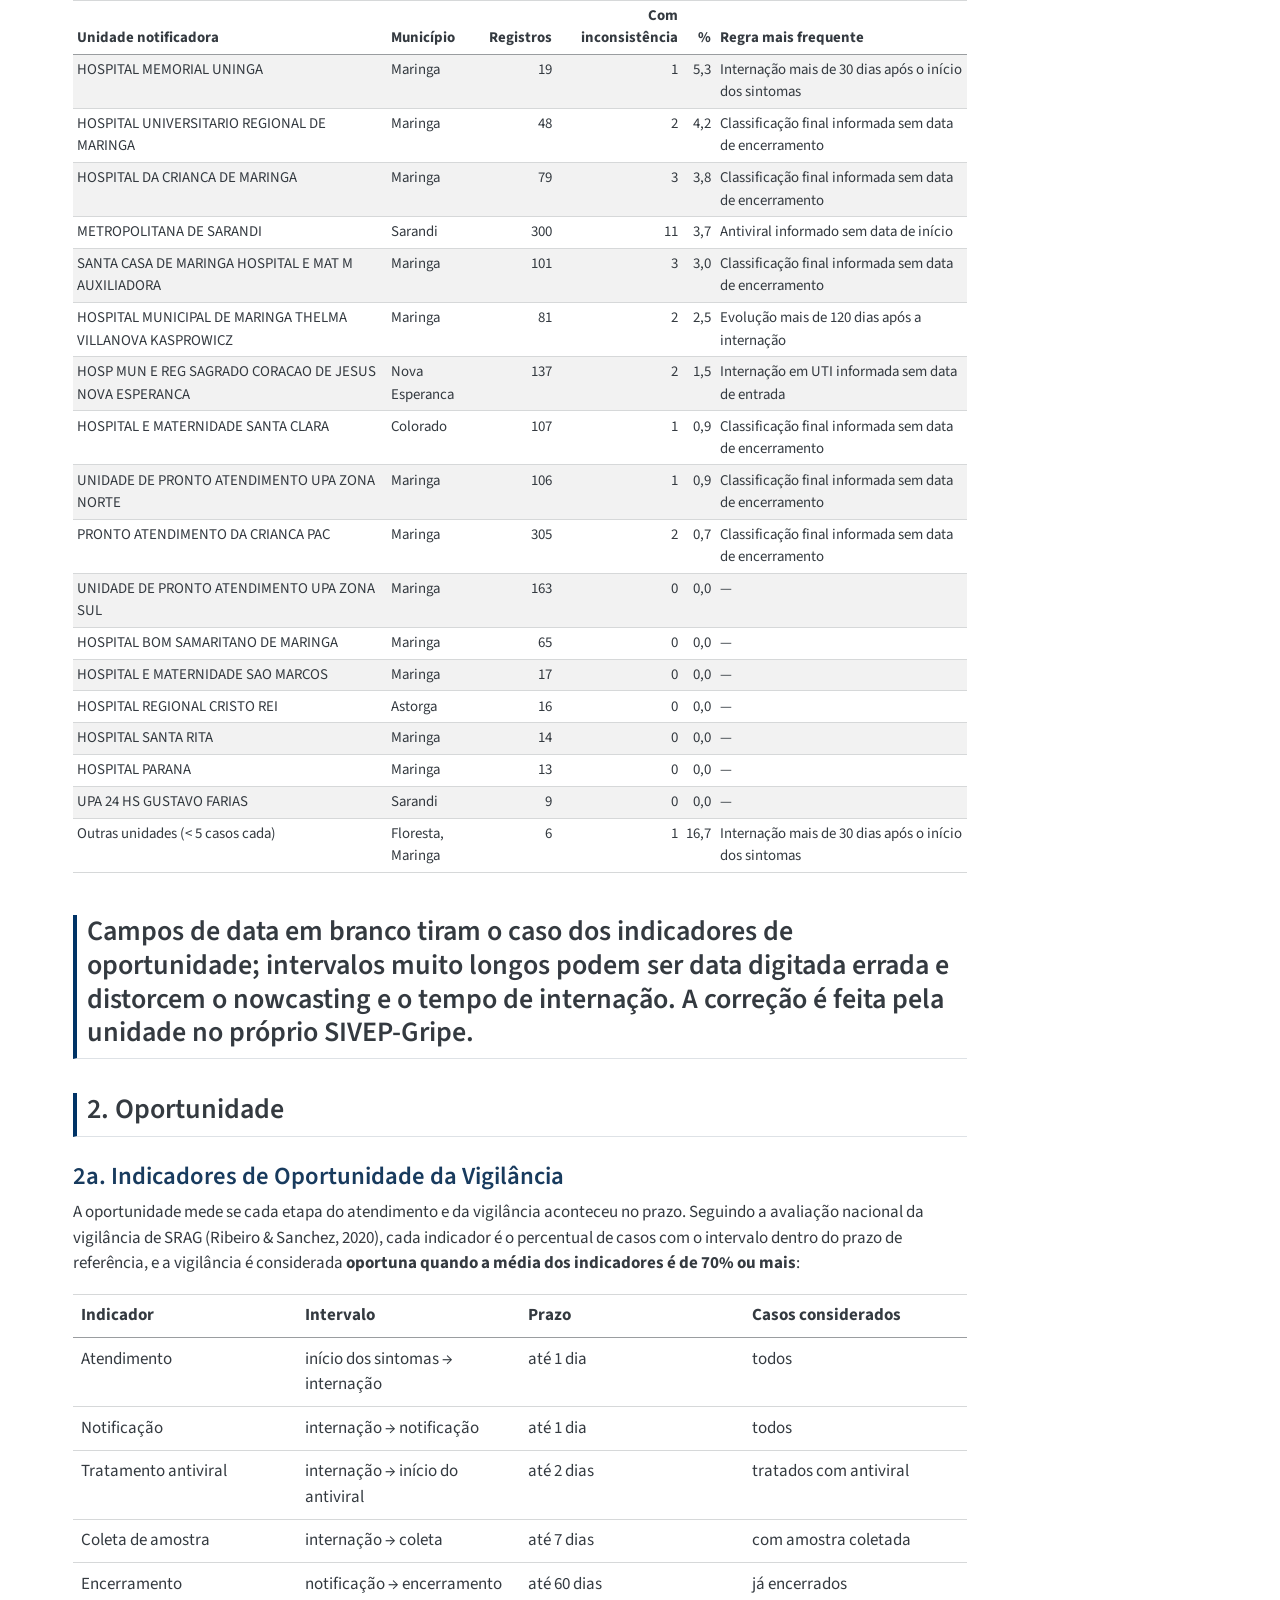
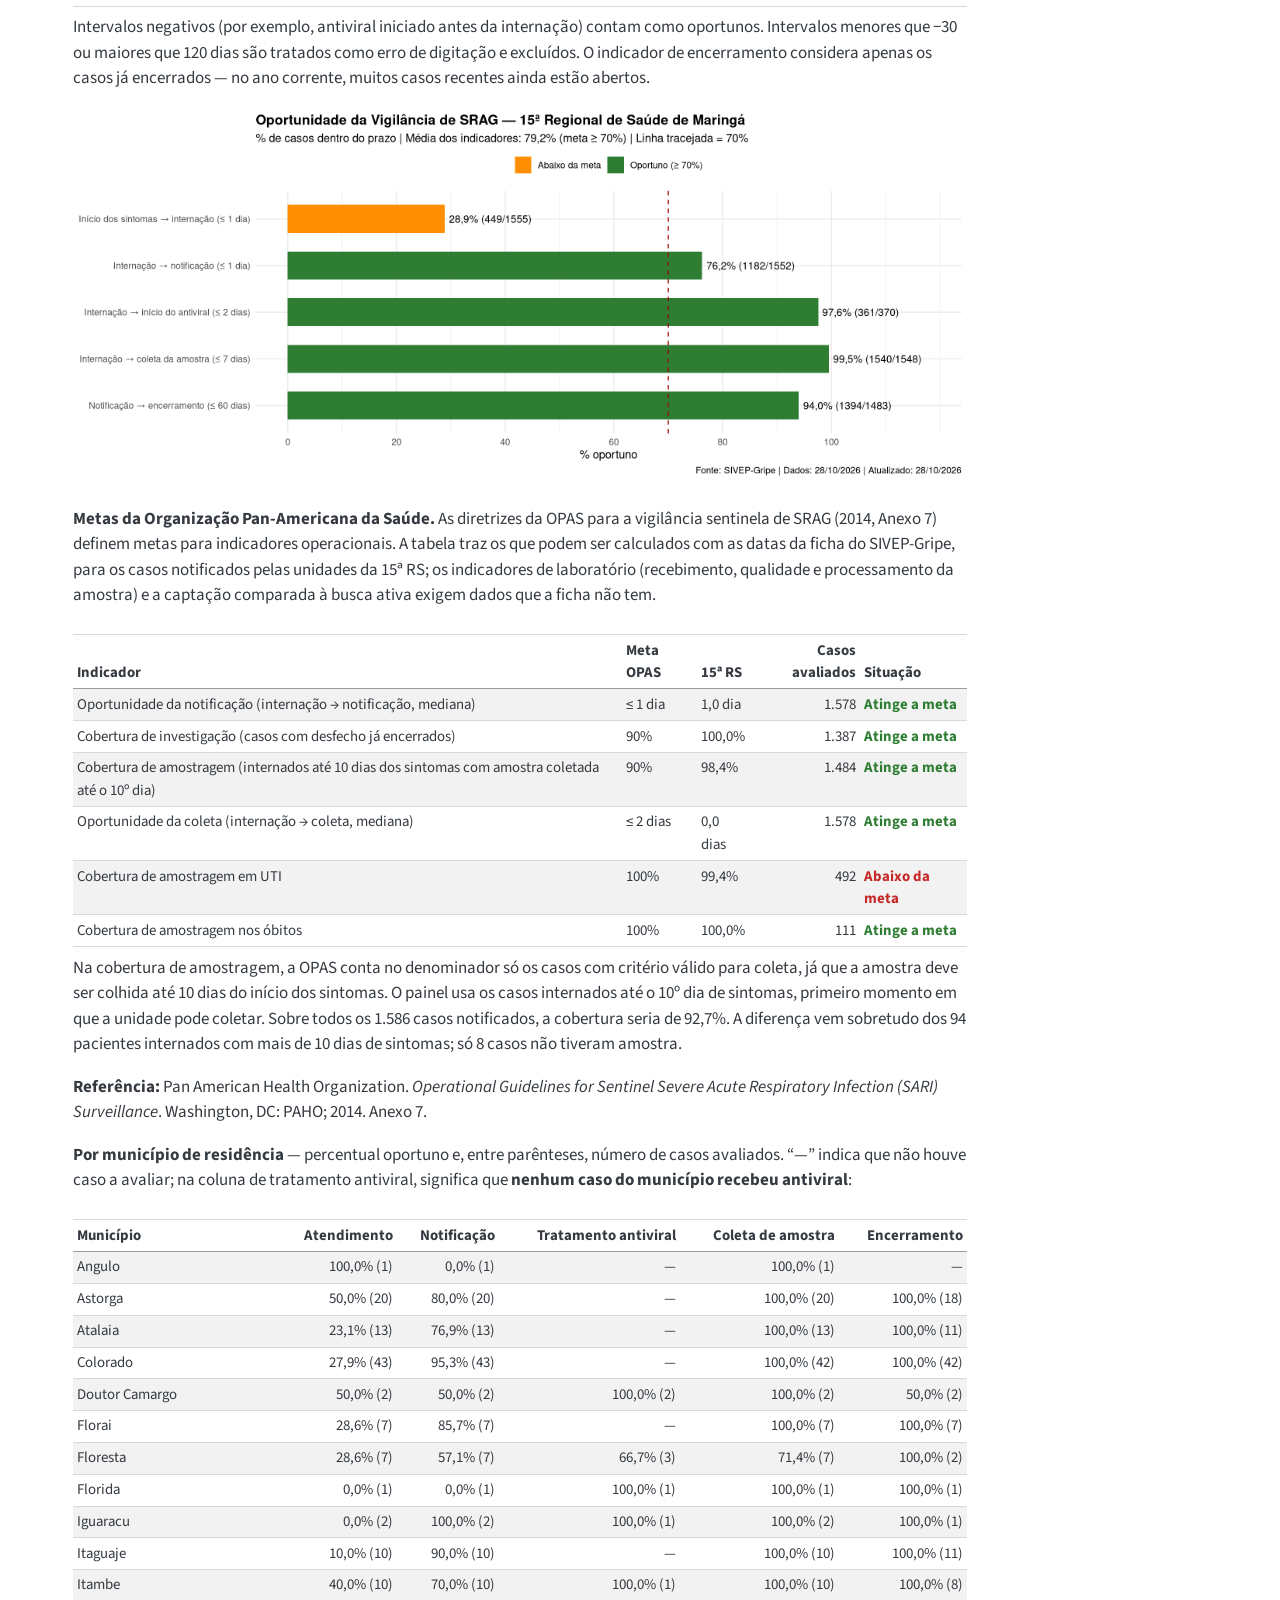
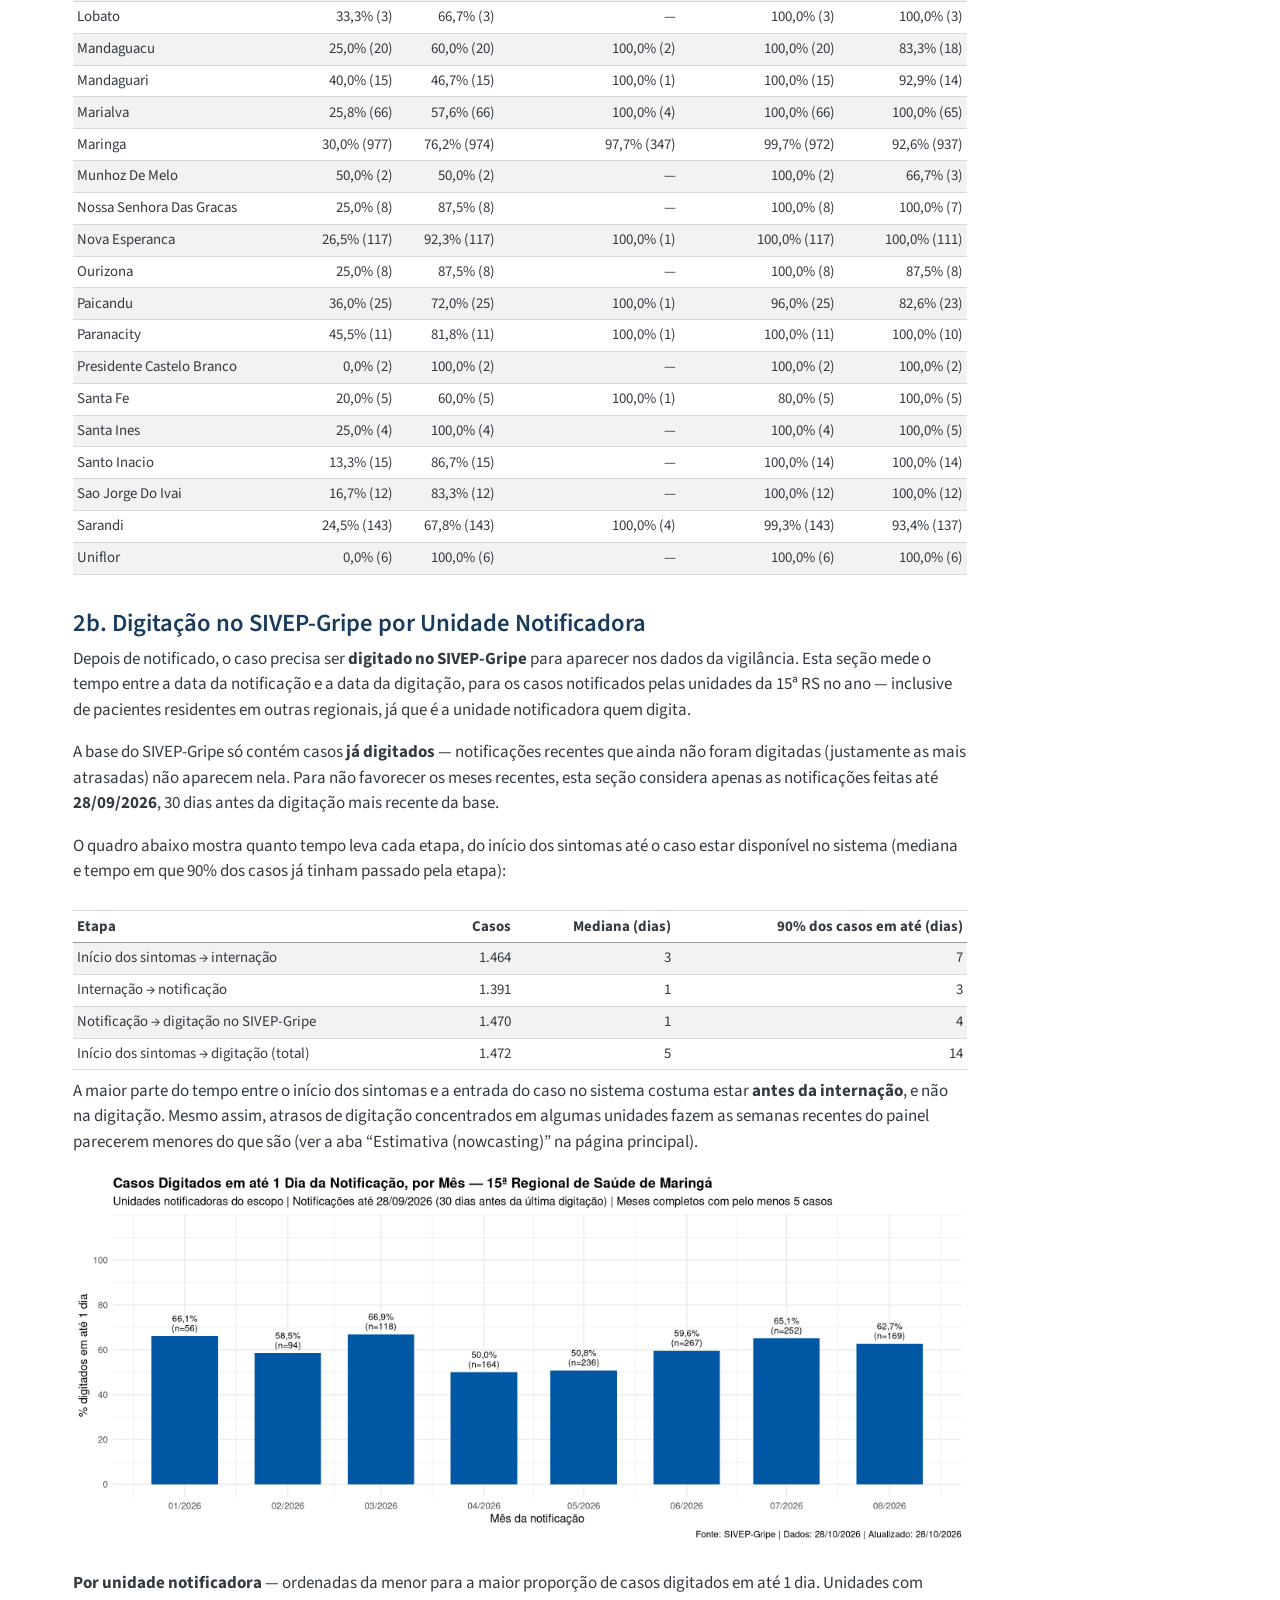
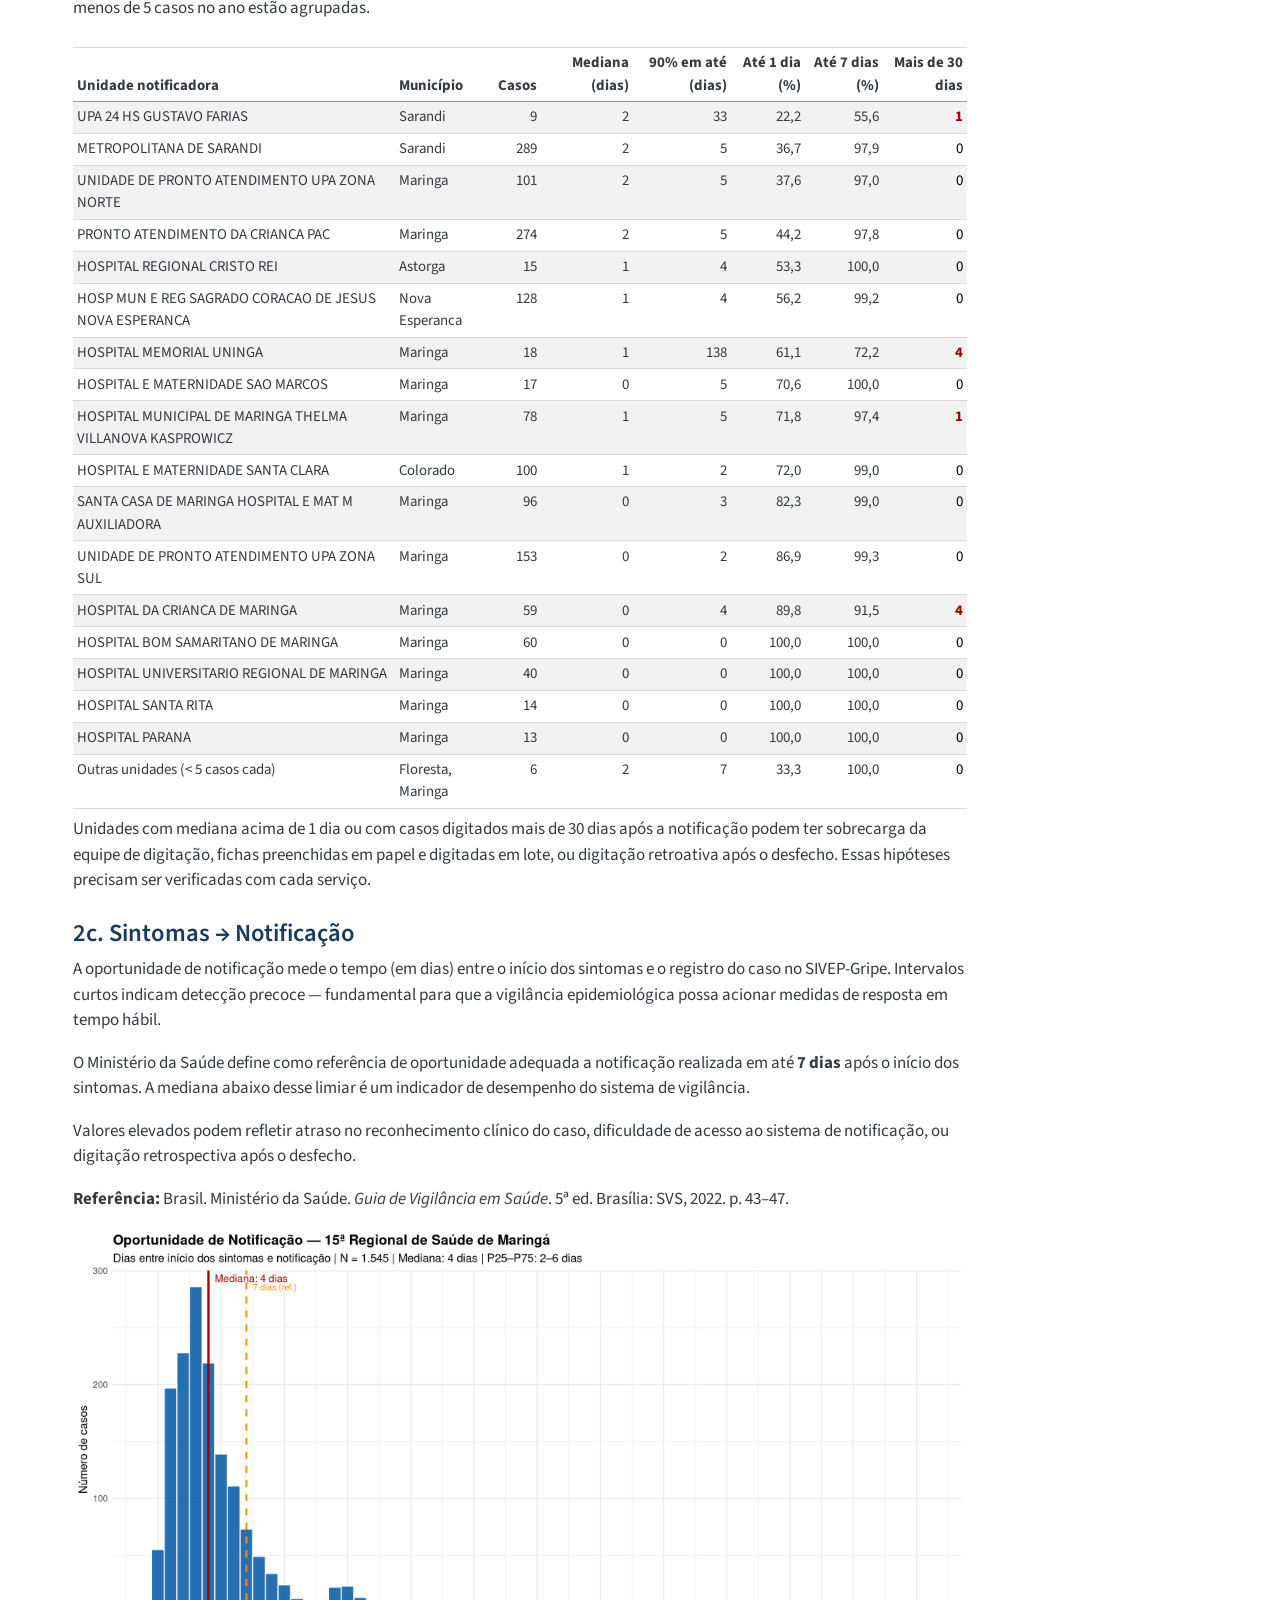
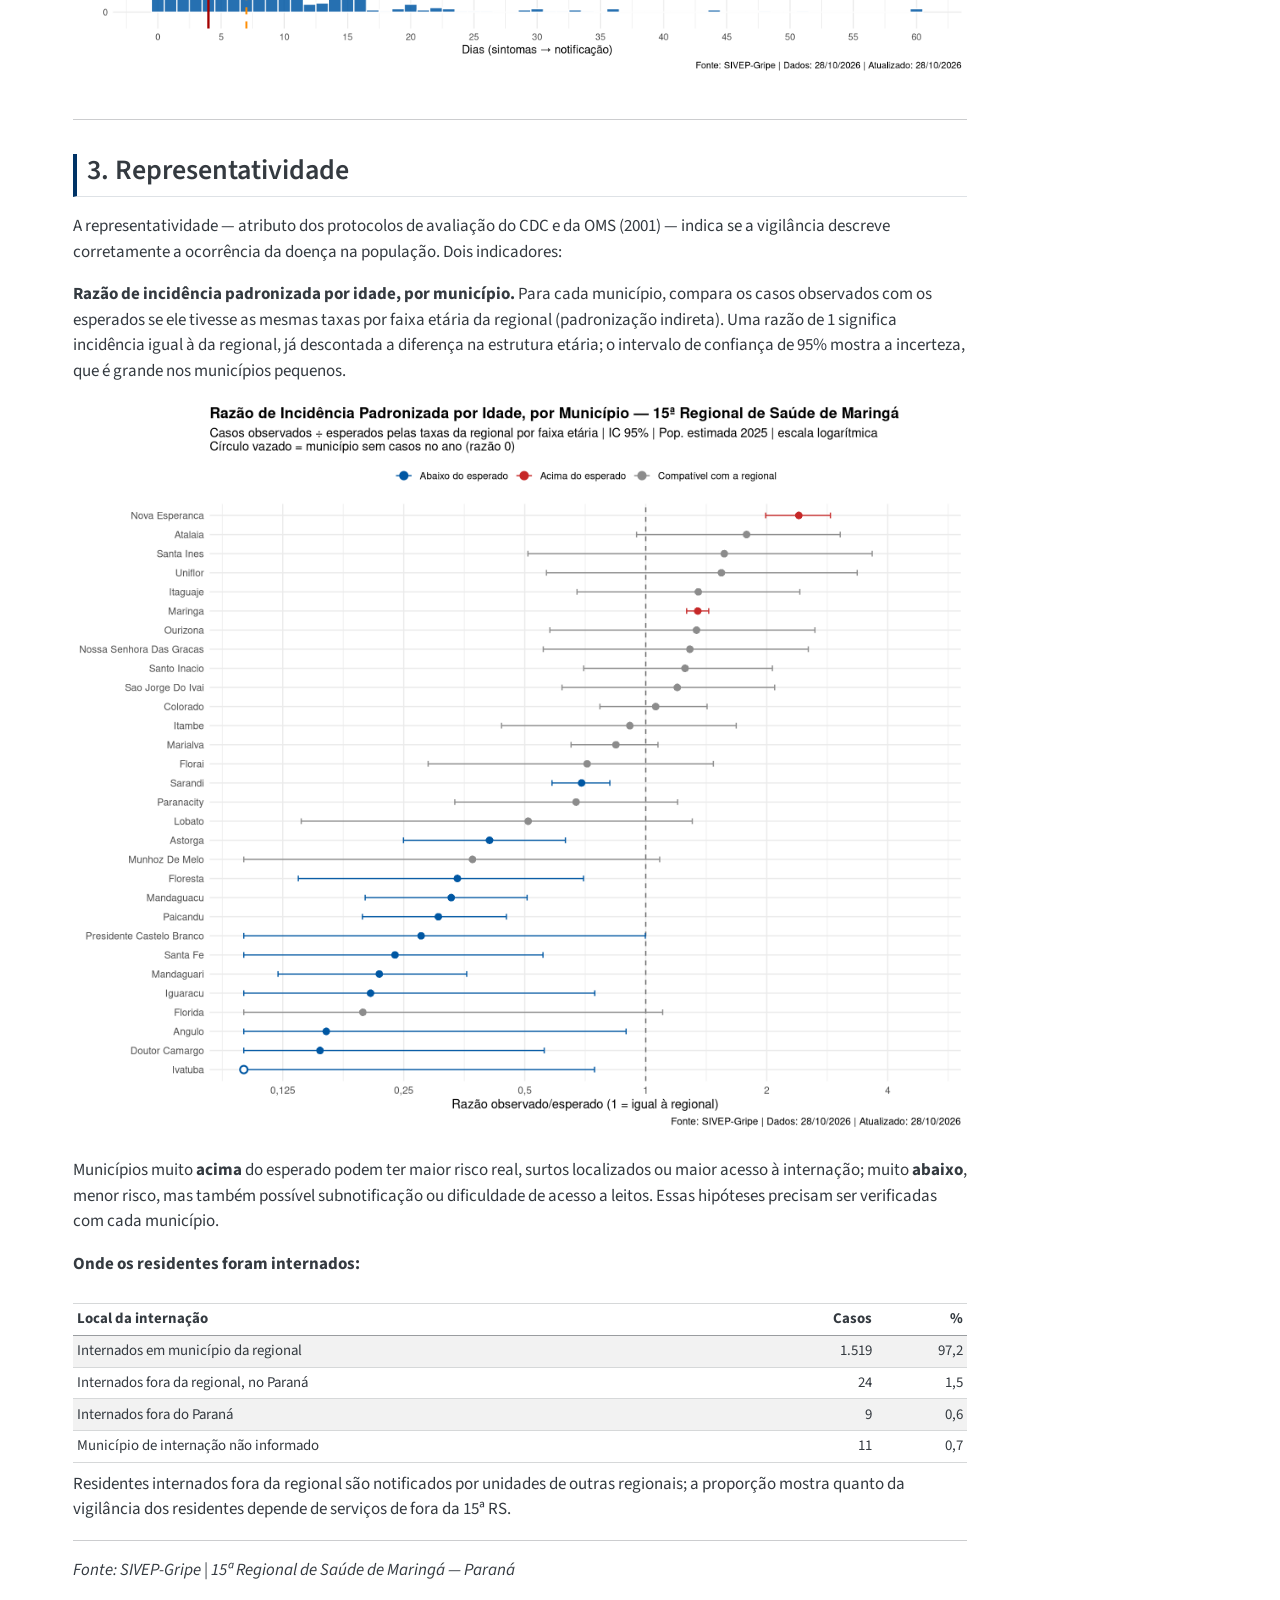
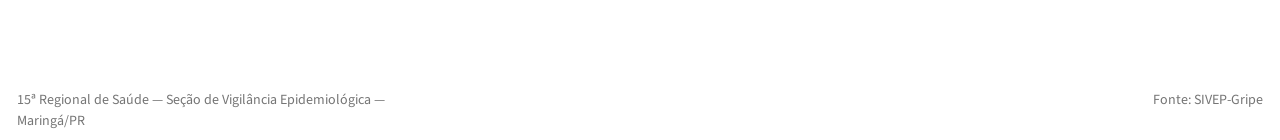
==== commit ca88281b: "Atualização de dados — 28/10/2026" ====
--- a/docs/avaliacao.html
+++ b/docs/avaliacao.html
@@ -254,16 +254,16 @@
 <tr class="odd">
 <td style="text-align: left;">Inconsistência (coleta antes do início dos sintomas)</td>
 <td style="text-align: right;">0</td>
-<td style="text-align: right;">1.546</td>
+<td style="text-align: right;">1.555</td>
 <td style="text-align: right;">0,0</td>
 <td style="text-align: left;">≤ 20%</td>
 <td style="text-align: left;">Aceitável</td>
 </tr>
 <tr class="even">
 <td style="text-align: left;">Proporção com vírus respiratório confirmado ("VPP" de Ribeiro &amp; Sanchez, 2020)</td>
-<td style="text-align: right;">897</td>
-<td style="text-align: right;">1.551</td>
-<td style="text-align: right;">57,8</td>
+<td style="text-align: right;">901</td>
+<td style="text-align: right;">1.563</td>
+<td style="text-align: right;">57,6</td>
 <td style="text-align: left;">&gt; 20%</td>
 <td style="text-align: left;">Satisfatório</td>
 </tr>
@@ -298,31 +298,31 @@
 </tr>
 <tr class="even">
 <td style="text-align: left;">Classificação final informada sem data de encerramento</td>
-<td style="text-align: right;">1.526</td>
+<td style="text-align: right;">1.532</td>
 <td style="text-align: right;">14</td>
 <td style="text-align: right;">0,9</td>
 </tr>
 <tr class="odd">
 <td style="text-align: left;">Internação em UTI informada sem data de entrada</td>
-<td style="text-align: right;">488</td>
+<td style="text-align: right;">492</td>
 <td style="text-align: right;">2</td>
 <td style="text-align: right;">0,4</td>
 </tr>
 <tr class="even">
 <td style="text-align: left;">Internação mais de 30 dias após o início dos sintomas</td>
-<td style="text-align: right;">1.563</td>
+<td style="text-align: right;">1.578</td>
 <td style="text-align: right;">7</td>
 <td style="text-align: right;">0,4</td>
 </tr>
 <tr class="odd">
 <td style="text-align: left;">Evolução mais de 120 dias após a internação</td>
-<td style="text-align: right;">1.426</td>
+<td style="text-align: right;">1.438</td>
 <td style="text-align: right;">2</td>
 <td style="text-align: right;">0,1</td>
 </tr>
 <tr class="even">
 <td style="text-align: left;">Evolução (cura ou óbito) informada sem classificação final</td>
-<td style="text-align: right;">1.440</td>
+<td style="text-align: right;">1.448</td>
 <td style="text-align: right;">0</td>
 <td style="text-align: right;">0,0</td>
 </tr>
@@ -348,23 +348,23 @@
 <tr class="odd">
 <td style="text-align: left;">HOSPITAL MEMORIAL UNINGA</td>
 <td style="text-align: left;">Maringa</td>
-<td style="text-align: right;">20</td>
+<td style="text-align: right;">19</td>
+<td style="text-align: right;">1</td>
+<td style="text-align: right;">5,3</td>
+<td style="text-align: left;">Internação mais de 30 dias após o início dos sintomas</td>
+</tr>
+<tr class="even">
+<td style="text-align: left;">HOSPITAL UNIVERSITARIO REGIONAL DE MARINGA</td>
+<td style="text-align: left;">Maringa</td>
+<td style="text-align: right;">48</td>
 <td style="text-align: right;">2</td>
-<td style="text-align: right;">10,0</td>
+<td style="text-align: right;">4,2</td>
 <td style="text-align: left;">Classificação final informada sem data de encerramento</td>
 </tr>
-<tr class="even">
-<td style="text-align: left;">HOSPITAL UNIVERSITARIO REGIONAL DE MARINGA</td>
-<td style="text-align: left;">Maringa</td>
-<td style="text-align: right;">47</td>
-<td style="text-align: right;">2</td>
-<td style="text-align: right;">4,3</td>
-<td style="text-align: left;">Classificação final informada sem data de encerramento</td>
-</tr>
 <tr class="odd">
 <td style="text-align: left;">HOSPITAL DA CRIANCA DE MARINGA</td>
 <td style="text-align: left;">Maringa</td>
-<td style="text-align: right;">80</td>
+<td style="text-align: right;">79</td>
 <td style="text-align: right;">3</td>
 <td style="text-align: right;">3,8</td>
 <td style="text-align: left;">Classificação final informada sem data de encerramento</td>
@@ -372,9 +372,9 @@
 <tr class="even">
 <td style="text-align: left;">METROPOLITANA DE SARANDI</td>
 <td style="text-align: left;">Sarandi</td>
-<td style="text-align: right;">298</td>
-<td style="text-align: right;">10</td>
-<td style="text-align: right;">3,4</td>
+<td style="text-align: right;">300</td>
+<td style="text-align: right;">11</td>
+<td style="text-align: right;">3,7</td>
 <td style="text-align: left;">Antiviral informado sem data de início</td>
 </tr>
 <tr class="odd">
@@ -402,16 +402,16 @@
 <td style="text-align: left;">Internação em UTI informada sem data de entrada</td>
 </tr>
 <tr class="even">
-<td style="text-align: left;">UNIDADE DE PRONTO ATENDIMENTO UPA ZONA NORTE</td>
-<td style="text-align: left;">Maringa</td>
-<td style="text-align: right;">104</td>
-<td style="text-align: right;">1</td>
-<td style="text-align: right;">1,0</td>
-<td style="text-align: left;">Classificação final informada sem data de encerramento</td>
-</tr>
-<tr class="odd">
 <td style="text-align: left;">HOSPITAL E MATERNIDADE SANTA CLARA</td>
 <td style="text-align: left;">Colorado</td>
+<td style="text-align: right;">107</td>
+<td style="text-align: right;">1</td>
+<td style="text-align: right;">0,9</td>
+<td style="text-align: left;">Classificação final informada sem data de encerramento</td>
+</tr>
+<tr class="odd">
+<td style="text-align: left;">UNIDADE DE PRONTO ATENDIMENTO UPA ZONA NORTE</td>
+<td style="text-align: left;">Maringa</td>
 <td style="text-align: right;">106</td>
 <td style="text-align: right;">1</td>
 <td style="text-align: right;">0,9</td>
@@ -420,7 +420,7 @@
 <tr class="even">
 <td style="text-align: left;">PRONTO ATENDIMENTO DA CRIANCA PAC</td>
 <td style="text-align: left;">Maringa</td>
-<td style="text-align: right;">301</td>
+<td style="text-align: right;">305</td>
 <td style="text-align: right;">2</td>
 <td style="text-align: right;">0,7</td>
 <td style="text-align: left;">Classificação final informada sem data de encerramento</td>
@@ -428,7 +428,7 @@
 <tr class="odd">
 <td style="text-align: left;">UNIDADE DE PRONTO ATENDIMENTO UPA ZONA SUL</td>
 <td style="text-align: left;">Maringa</td>
-<td style="text-align: right;">159</td>
+<td style="text-align: right;">163</td>
 <td style="text-align: right;">0</td>
 <td style="text-align: right;">0,0</td>
 <td style="text-align: left;">—</td>
@@ -579,35 +579,35 @@
 <td style="text-align: left;">Oportunidade da notificação (internação → notificação, mediana)</td>
 <td style="text-align: left;">≤ 1 dia</td>
 <td style="text-align: left;">1,0 dia</td>
-<td style="text-align: right;">1.563</td>
+<td style="text-align: right;">1.578</td>
 <td style="text-align: left; font-weight: bold; color: rgba(46, 125, 50, 1) !important;">Atinge a meta</td>
 </tr>
 <tr class="even">
 <td style="text-align: left;">Cobertura de investigação (casos com desfecho já encerrados)</td>
 <td style="text-align: left;">90%</td>
 <td style="text-align: left;">100,0%</td>
-<td style="text-align: right;">1.366</td>
+<td style="text-align: right;">1.387</td>
 <td style="text-align: left; font-weight: bold; color: rgba(46, 125, 50, 1) !important;">Atinge a meta</td>
 </tr>
 <tr class="odd">
 <td style="text-align: left;">Cobertura de amostragem (internados até 10 dias dos sintomas com amostra coletada até o 10º dia)</td>
 <td style="text-align: left;">90%</td>
-<td style="text-align: left;">98,6%</td>
-<td style="text-align: right;">1.470</td>
+<td style="text-align: left;">98,4%</td>
+<td style="text-align: right;">1.484</td>
 <td style="text-align: left; font-weight: bold; color: rgba(46, 125, 50, 1) !important;">Atinge a meta</td>
 </tr>
 <tr class="even">
 <td style="text-align: left;">Oportunidade da coleta (internação → coleta, mediana)</td>
 <td style="text-align: left;">≤ 2 dias</td>
 <td style="text-align: left;">0,0 dias</td>
-<td style="text-align: right;">1.569</td>
+<td style="text-align: right;">1.578</td>
 <td style="text-align: left; font-weight: bold; color: rgba(46, 125, 50, 1) !important;">Atinge a meta</td>
 </tr>
 <tr class="odd">
 <td style="text-align: left;">Cobertura de amostragem em UTI</td>
 <td style="text-align: left;">100%</td>
-<td style="text-align: left;">99,8%</td>
-<td style="text-align: right;">488</td>
+<td style="text-align: left;">99,4%</td>
+<td style="text-align: right;">492</td>
 <td style="text-align: left; font-weight: bold; color: rgba(198, 40, 40, 1) !important;">Abaixo da meta</td>
 </tr>
 <tr class="even">
@@ -621,7 +621,7 @@
 </table>
 </div>
 </div>
-<p>Na cobertura de amostragem, a OPAS conta no denominador só os casos com critério válido para coleta, já que a amostra deve ser colhida até 10 dias do início dos sintomas. O painel usa os casos internados até o 10º dia de sintomas, primeiro momento em que a unidade pode coletar. Sobre todos os 1.574 casos notificados, a cobertura seria de 92,9%. A diferença vem sobretudo dos 93 pacientes internados com mais de 10 dias de sintomas; só 5 casos não tiveram amostra.</p>
+<p>Na cobertura de amostragem, a OPAS conta no denominador só os casos com critério válido para coleta, já que a amostra deve ser colhida até 10 dias do início dos sintomas. O painel usa os casos internados até o 10º dia de sintomas, primeiro momento em que a unidade pode coletar. Sobre todos os 1.586 casos notificados, a cobertura seria de 92,7%. A diferença vem sobretudo dos 94 pacientes internados com mais de 10 dias de sintomas; só 8 casos não tiveram amostra.</p>
 <p><strong>Referência:</strong> Pan American Health Organization. <em>Operational Guidelines for Sentinel Severe Acute Respiratory Infection (SARI) Surveillance</em>. Washington, DC: PAHO; 2014. Anexo 7.</p>
 <p><strong>Por município de residência</strong> — percentual oportuno e, entre parênteses, número de casos avaliados. “—” indica que não houve caso a avaliar; na coluna de tratamento antiviral, significa que <strong>nenhum caso do município recebeu antiviral</strong>:</p>
 <div class="cell">
@@ -676,7 +676,7 @@
 <td style="text-align: right;">50,0% (2)</td>
 <td style="text-align: right;">100,0% (2)</td>
 <td style="text-align: right;">100,0% (2)</td>
-<td style="text-align: right;">100,0% (1)</td>
+<td style="text-align: right;">50,0% (2)</td>
 </tr>
 <tr class="even">
 <td style="text-align: left;">Florai</td>
@@ -756,15 +756,15 @@
 <td style="text-align: right;">57,6% (66)</td>
 <td style="text-align: right;">100,0% (4)</td>
 <td style="text-align: right;">100,0% (66)</td>
-<td style="text-align: right;">100,0% (64)</td>
-</tr>
-<tr class="even">
-<td style="text-align: left;">Maringa</td>
-<td style="text-align: right;">30,1% (965)</td>
-<td style="text-align: right;">76,3% (962)</td>
+<td style="text-align: right;">100,0% (65)</td>
+</tr>
+<tr class="even">
+<td style="text-align: left;">Maringa</td>
+<td style="text-align: right;">30,0% (977)</td>
+<td style="text-align: right;">76,2% (974)</td>
 <td style="text-align: right;">97,7% (347)</td>
-<td style="text-align: right;">99,7% (962)</td>
-<td style="text-align: right;">92,9% (938)</td>
+<td style="text-align: right;">99,7% (972)</td>
+<td style="text-align: right;">92,6% (937)</td>
 </tr>
 <tr class="odd">
 <td style="text-align: left;">Munhoz De Melo</td>
@@ -840,8 +840,8 @@
 </tr>
 <tr class="even">
 <td style="text-align: left;">Santo Inacio</td>
-<td style="text-align: right;">14,3% (14)</td>
-<td style="text-align: right;">85,7% (14)</td>
+<td style="text-align: right;">13,3% (15)</td>
+<td style="text-align: right;">86,7% (15)</td>
 <td style="text-align: right;">—</td>
 <td style="text-align: right;">100,0% (14)</td>
 <td style="text-align: right;">100,0% (14)</td>
@@ -856,11 +856,11 @@
 </tr>
 <tr class="even">
 <td style="text-align: left;">Sarandi</td>
-<td style="text-align: right;">24,8% (141)</td>
-<td style="text-align: right;">68,1% (141)</td>
+<td style="text-align: right;">24,5% (143)</td>
+<td style="text-align: right;">67,8% (143)</td>
 <td style="text-align: right;">100,0% (4)</td>
-<td style="text-align: right;">99,3% (141)</td>
-<td style="text-align: right;">94,0% (133)</td>
+<td style="text-align: right;">99,3% (143)</td>
+<td style="text-align: right;">93,4% (137)</td>
 </tr>
 <tr class="odd">
 <td style="text-align: left;">Uniflor</td>
@@ -878,7 +878,7 @@
 <section id="b.-digitação-no-sivep-gripe-por-unidade-notificadora" class="level3">
 <h3 class="anchored" data-anchor-id="b.-digitação-no-sivep-gripe-por-unidade-notificadora">2b. Digitação no SIVEP-Gripe por Unidade Notificadora</h3>
 <p>Depois de notificado, o caso precisa ser <strong>digitado no SIVEP-Gripe</strong> para aparecer nos dados da vigilância. Esta seção mede o tempo entre a data da notificação e a data da digitação, para os casos notificados pelas unidades da 15ª RS no ano — inclusive de pacientes residentes em outras regionais, já que é a unidade notificadora quem digita.</p>
-<p>A base do SIVEP-Gripe só contém casos <strong>já digitados</strong> — notificações recentes que ainda não foram digitadas (justamente as mais atrasadas) não aparecem nela. Para não favorecer os meses recentes, esta seção considera apenas as notificações feitas até <strong>24/09/2026</strong>, 30 dias antes da digitação mais recente da base.</p>
+<p>A base do SIVEP-Gripe só contém casos <strong>já digitados</strong> — notificações recentes que ainda não foram digitadas (justamente as mais atrasadas) não aparecem nela. Para não favorecer os meses recentes, esta seção considera apenas as notificações feitas até <strong>28/09/2026</strong>, 30 dias antes da digitação mais recente da base.</p>
 <p>O quadro abaixo mostra quanto tempo leva cada etapa, do início dos sintomas até o caso estar disponível no sistema (mediana e tempo em que 90% dos casos já tinham passado pela etapa):</p>
 <div class="cell">
 <div class="cell-output-display">
@@ -894,25 +894,25 @@
 <tbody>
 <tr class="odd">
 <td style="text-align: left;">Início dos sintomas → internação</td>
-<td style="text-align: right;">1.437</td>
+<td style="text-align: right;">1.464</td>
 <td style="text-align: right;">3</td>
 <td style="text-align: right;">7</td>
 </tr>
 <tr class="even">
 <td style="text-align: left;">Internação → notificação</td>
-<td style="text-align: right;">1.365</td>
+<td style="text-align: right;">1.391</td>
 <td style="text-align: right;">1</td>
 <td style="text-align: right;">3</td>
 </tr>
 <tr class="odd">
 <td style="text-align: left;">Notificação → digitação no SIVEP-Gripe</td>
-<td style="text-align: right;">1.444</td>
+<td style="text-align: right;">1.470</td>
 <td style="text-align: right;">1</td>
 <td style="text-align: right;">4</td>
 </tr>
 <tr class="even">
 <td style="text-align: left;">Início dos sintomas → digitação (total)</td>
-<td style="text-align: right;">1.446</td>
+<td style="text-align: right;">1.472</td>
 <td style="text-align: right;">5</td>
 <td style="text-align: right;">14</td>
 </tr>
@@ -960,10 +960,10 @@
 <tr class="even">
 <td style="text-align: left;">METROPOLITANA DE SARANDI</td>
 <td style="text-align: left;">Sarandi</td>
-<td style="text-align: right;">285</td>
+<td style="text-align: right;">289</td>
 <td style="text-align: right;">2</td>
 <td style="text-align: right;">5</td>
-<td style="text-align: right;">36,1</td>
+<td style="text-align: right;">36,7</td>
 <td style="text-align: right;">97,9</td>
 <td style="text-align: right; color: black !important;">0</td>
 </tr>
@@ -980,42 +980,42 @@
 <tr class="even">
 <td style="text-align: left;">PRONTO ATENDIMENTO DA CRIANCA PAC</td>
 <td style="text-align: left;">Maringa</td>
-<td style="text-align: right;">268</td>
+<td style="text-align: right;">274</td>
 <td style="text-align: right;">2</td>
 <td style="text-align: right;">5</td>
-<td style="text-align: right;">42,9</td>
+<td style="text-align: right;">44,2</td>
 <td style="text-align: right;">97,8</td>
 <td style="text-align: right; color: black !important;">0</td>
 </tr>
 <tr class="odd">
 <td style="text-align: left;">HOSPITAL REGIONAL CRISTO REI</td>
 <td style="text-align: left;">Astorga</td>
-<td style="text-align: right;">14</td>
+<td style="text-align: right;">15</td>
 <td style="text-align: right;">1</td>
 <td style="text-align: right;">4</td>
-<td style="text-align: right;">57,1</td>
+<td style="text-align: right;">53,3</td>
 <td style="text-align: right;">100,0</td>
 <td style="text-align: right; color: black !important;">0</td>
 </tr>
 <tr class="even">
 <td style="text-align: left;">HOSP MUN E REG SAGRADO CORACAO DE JESUS NOVA ESPERANCA</td>
 <td style="text-align: left;">Nova Esperanca</td>
-<td style="text-align: right;">125</td>
+<td style="text-align: right;">128</td>
 <td style="text-align: right;">1</td>
 <td style="text-align: right;">4</td>
-<td style="text-align: right;">57,6</td>
+<td style="text-align: right;">56,2</td>
 <td style="text-align: right;">99,2</td>
 <td style="text-align: right; color: black !important;">0</td>
 </tr>
 <tr class="odd">
 <td style="text-align: left;">HOSPITAL MEMORIAL UNINGA</td>
 <td style="text-align: left;">Maringa</td>
-<td style="text-align: right;">19</td>
+<td style="text-align: right;">18</td>
 <td style="text-align: right;">1</td>
 <td style="text-align: right;">138</td>
-<td style="text-align: right;">57,9</td>
-<td style="text-align: right;">68,4</td>
-<td style="text-align: right; font-weight: bold; color: rgba(163, 0, 0, 1) !important;">5</td>
+<td style="text-align: right;">61,1</td>
+<td style="text-align: right;">72,2</td>
+<td style="text-align: right; font-weight: bold; color: rgba(163, 0, 0, 1) !important;">4</td>
 </tr>
 <tr class="even">
 <td style="text-align: left;">HOSPITAL E MATERNIDADE SAO MARCOS</td>
@@ -1030,51 +1030,51 @@
 <tr class="odd">
 <td style="text-align: left;">HOSPITAL MUNICIPAL DE MARINGA THELMA VILLANOVA KASPROWICZ</td>
 <td style="text-align: left;">Maringa</td>
-<td style="text-align: right;">75</td>
+<td style="text-align: right;">78</td>
 <td style="text-align: right;">1</td>
 <td style="text-align: right;">5</td>
-<td style="text-align: right;">70,7</td>
-<td style="text-align: right;">97,3</td>
+<td style="text-align: right;">71,8</td>
+<td style="text-align: right;">97,4</td>
 <td style="text-align: right; font-weight: bold; color: rgba(163, 0, 0, 1) !important;">1</td>
 </tr>
 <tr class="even">
 <td style="text-align: left;">HOSPITAL E MATERNIDADE SANTA CLARA</td>
 <td style="text-align: left;">Colorado</td>
-<td style="text-align: right;">99</td>
+<td style="text-align: right;">100</td>
 <td style="text-align: right;">1</td>
 <td style="text-align: right;">2</td>
-<td style="text-align: right;">71,7</td>
+<td style="text-align: right;">72,0</td>
 <td style="text-align: right;">99,0</td>
 <td style="text-align: right; color: black !important;">0</td>
 </tr>
 <tr class="odd">
 <td style="text-align: left;">SANTA CASA DE MARINGA HOSPITAL E MAT M AUXILIADORA</td>
 <td style="text-align: left;">Maringa</td>
-<td style="text-align: right;">91</td>
+<td style="text-align: right;">96</td>
 <td style="text-align: right;">0</td>
 <td style="text-align: right;">3</td>
-<td style="text-align: right;">81,3</td>
-<td style="text-align: right;">98,9</td>
+<td style="text-align: right;">82,3</td>
+<td style="text-align: right;">99,0</td>
 <td style="text-align: right; color: black !important;">0</td>
 </tr>
 <tr class="even">
 <td style="text-align: left;">UNIDADE DE PRONTO ATENDIMENTO UPA ZONA SUL</td>
 <td style="text-align: left;">Maringa</td>
-<td style="text-align: right;">152</td>
+<td style="text-align: right;">153</td>
 <td style="text-align: right;">0</td>
 <td style="text-align: right;">2</td>
-<td style="text-align: right;">86,8</td>
+<td style="text-align: right;">86,9</td>
 <td style="text-align: right;">99,3</td>
 <td style="text-align: right; color: black !important;">0</td>
 </tr>
 <tr class="odd">
 <td style="text-align: left;">HOSPITAL DA CRIANCA DE MARINGA</td>
 <td style="text-align: left;">Maringa</td>
-<td style="text-align: right;">56</td>
+<td style="text-align: right;">59</td>
 <td style="text-align: right;">0</td>
 <td style="text-align: right;">4</td>
-<td style="text-align: right;">89,3</td>
-<td style="text-align: right;">91,1</td>
+<td style="text-align: right;">89,8</td>
+<td style="text-align: right;">91,5</td>
 <td style="text-align: right; font-weight: bold; color: rgba(163, 0, 0, 1) !important;">4</td>
 </tr>
 <tr class="even">
@@ -1179,8 +1179,8 @@
 <tbody>
 <tr class="odd">
 <td style="text-align: left;">Internados em município da regional</td>
-<td style="text-align: right;">1.505</td>
-<td style="text-align: right;">97,0</td>
+<td style="text-align: right;">1.519</td>
+<td style="text-align: right;">97,2</td>
 </tr>
 <tr class="even">
 <td style="text-align: left;">Internados fora da regional, no Paraná</td>
@@ -1194,8 +1194,8 @@
 </tr>
 <tr class="even">
 <td style="text-align: left;">Município de internação não informado</td>
-<td style="text-align: right;">13</td>
-<td style="text-align: right;">0,8</td>
+<td style="text-align: right;">11</td>
+<td style="text-align: right;">0,7</td>
 </tr>
 </tbody>
 </table>
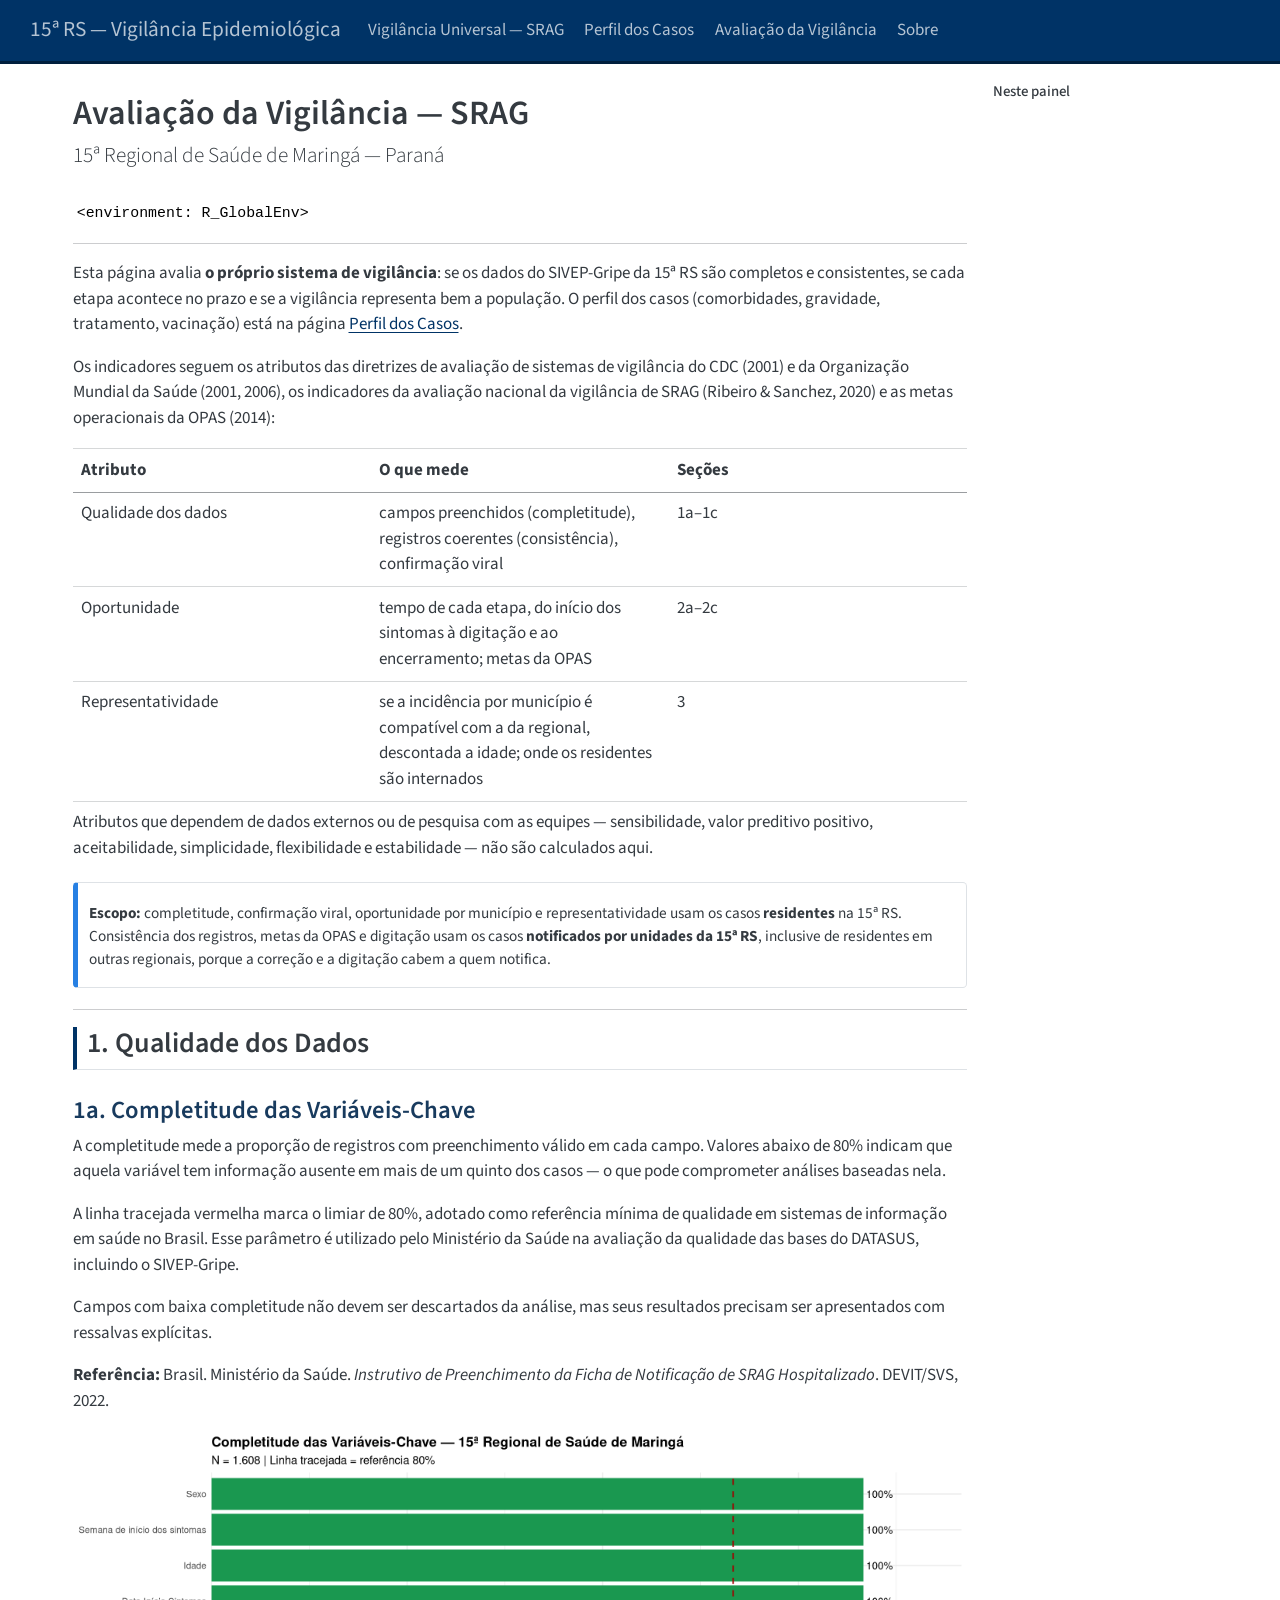
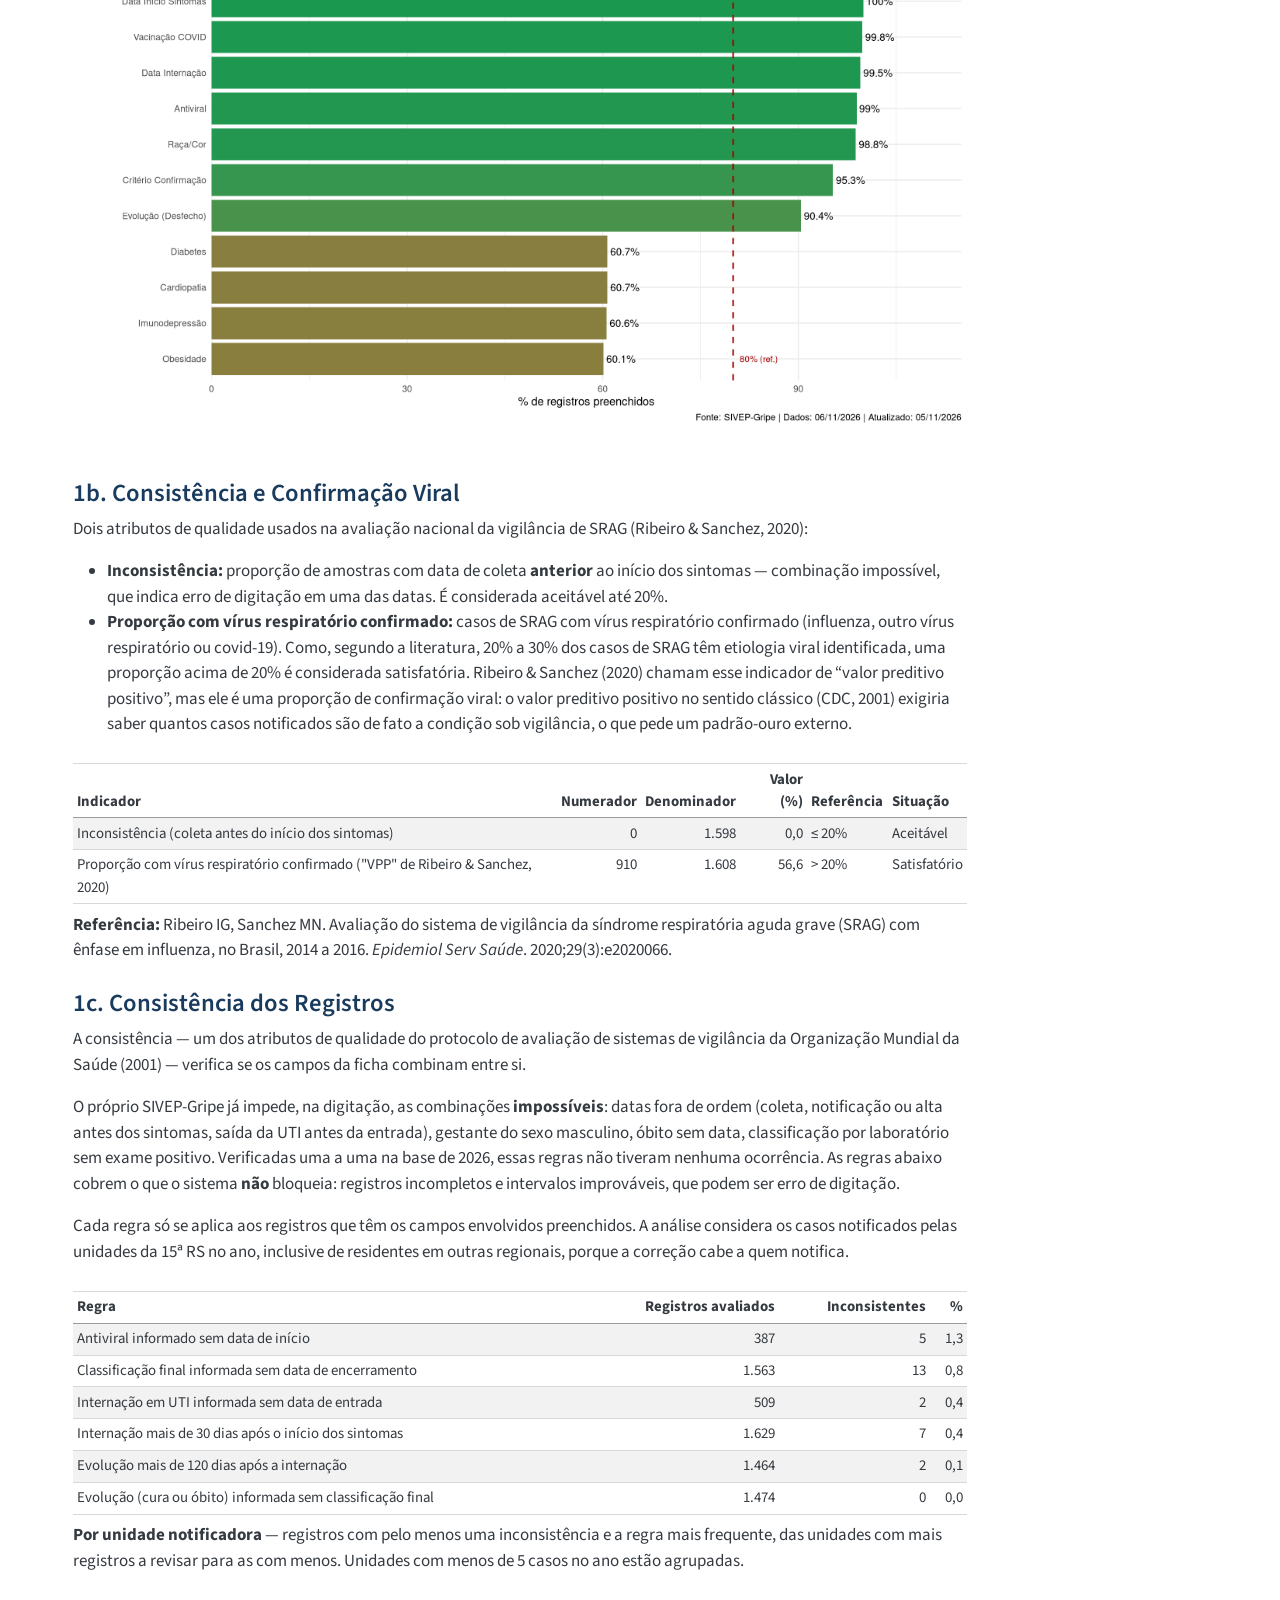
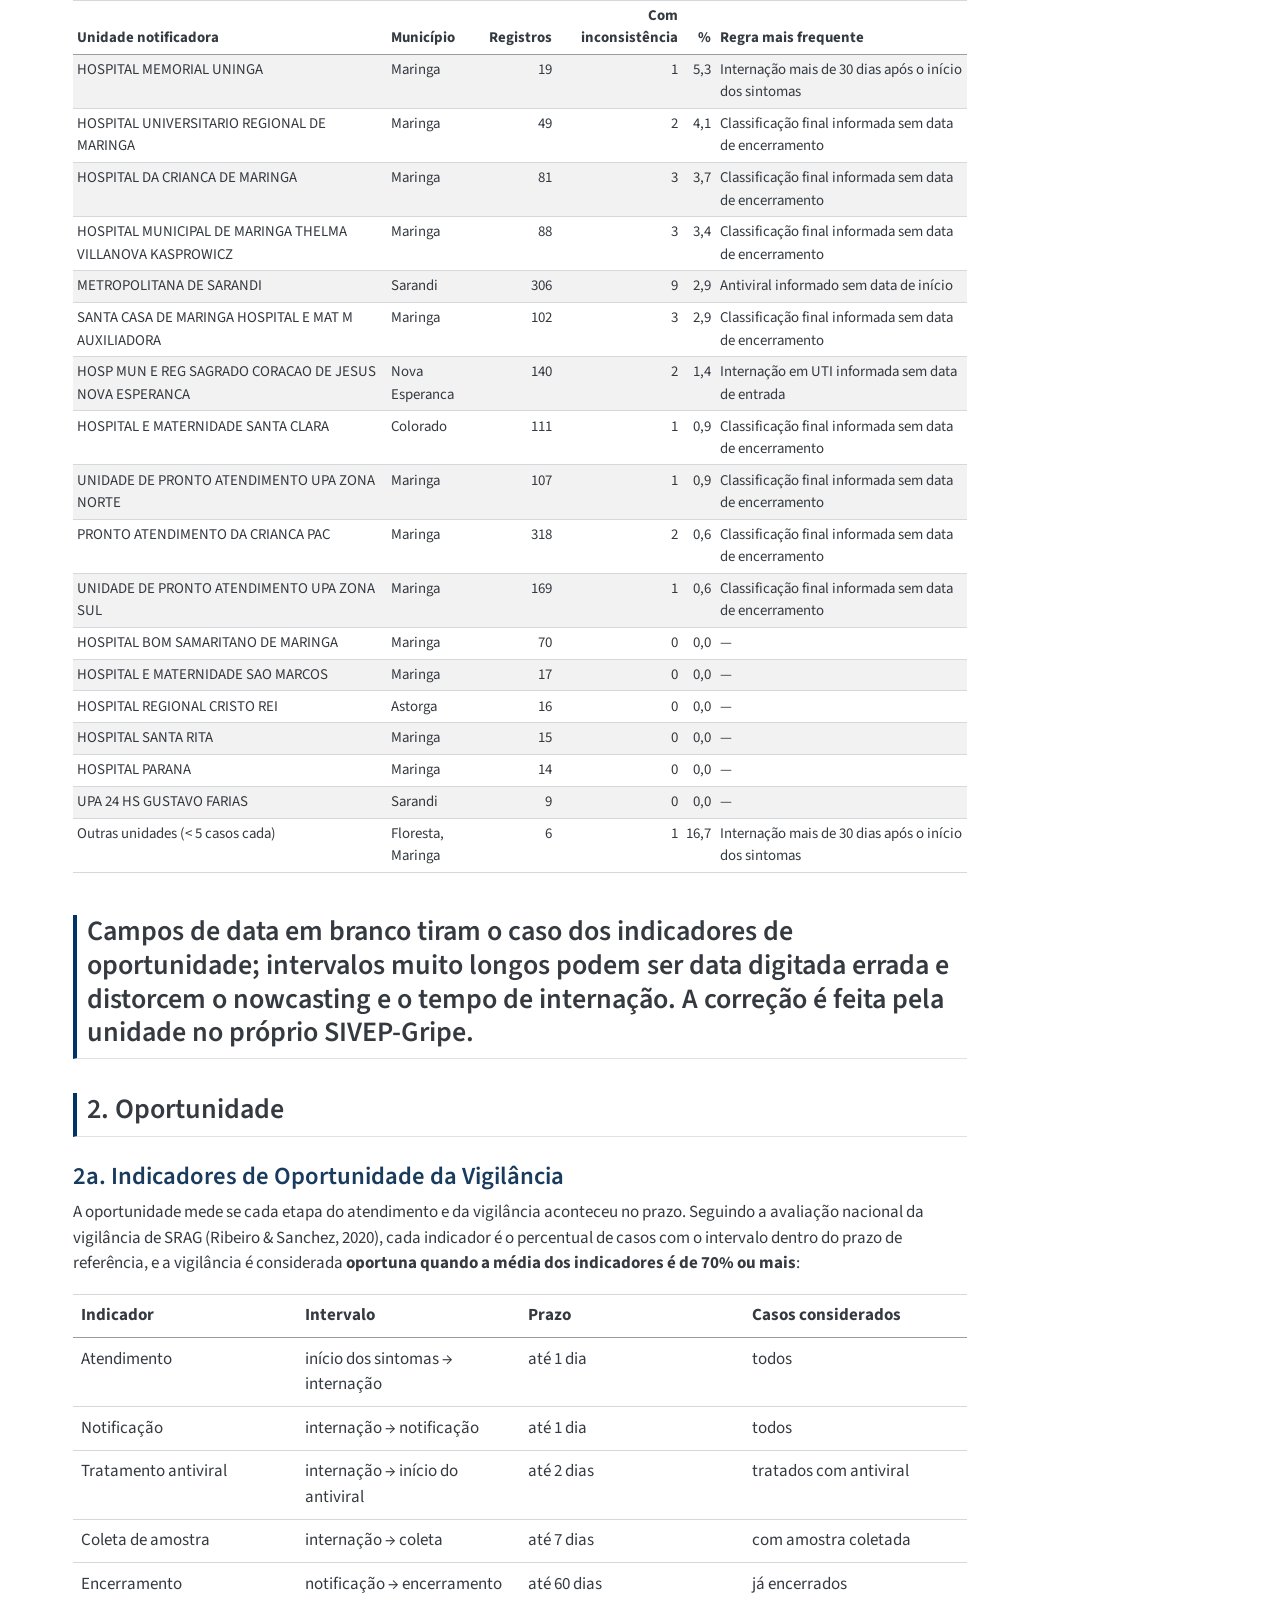
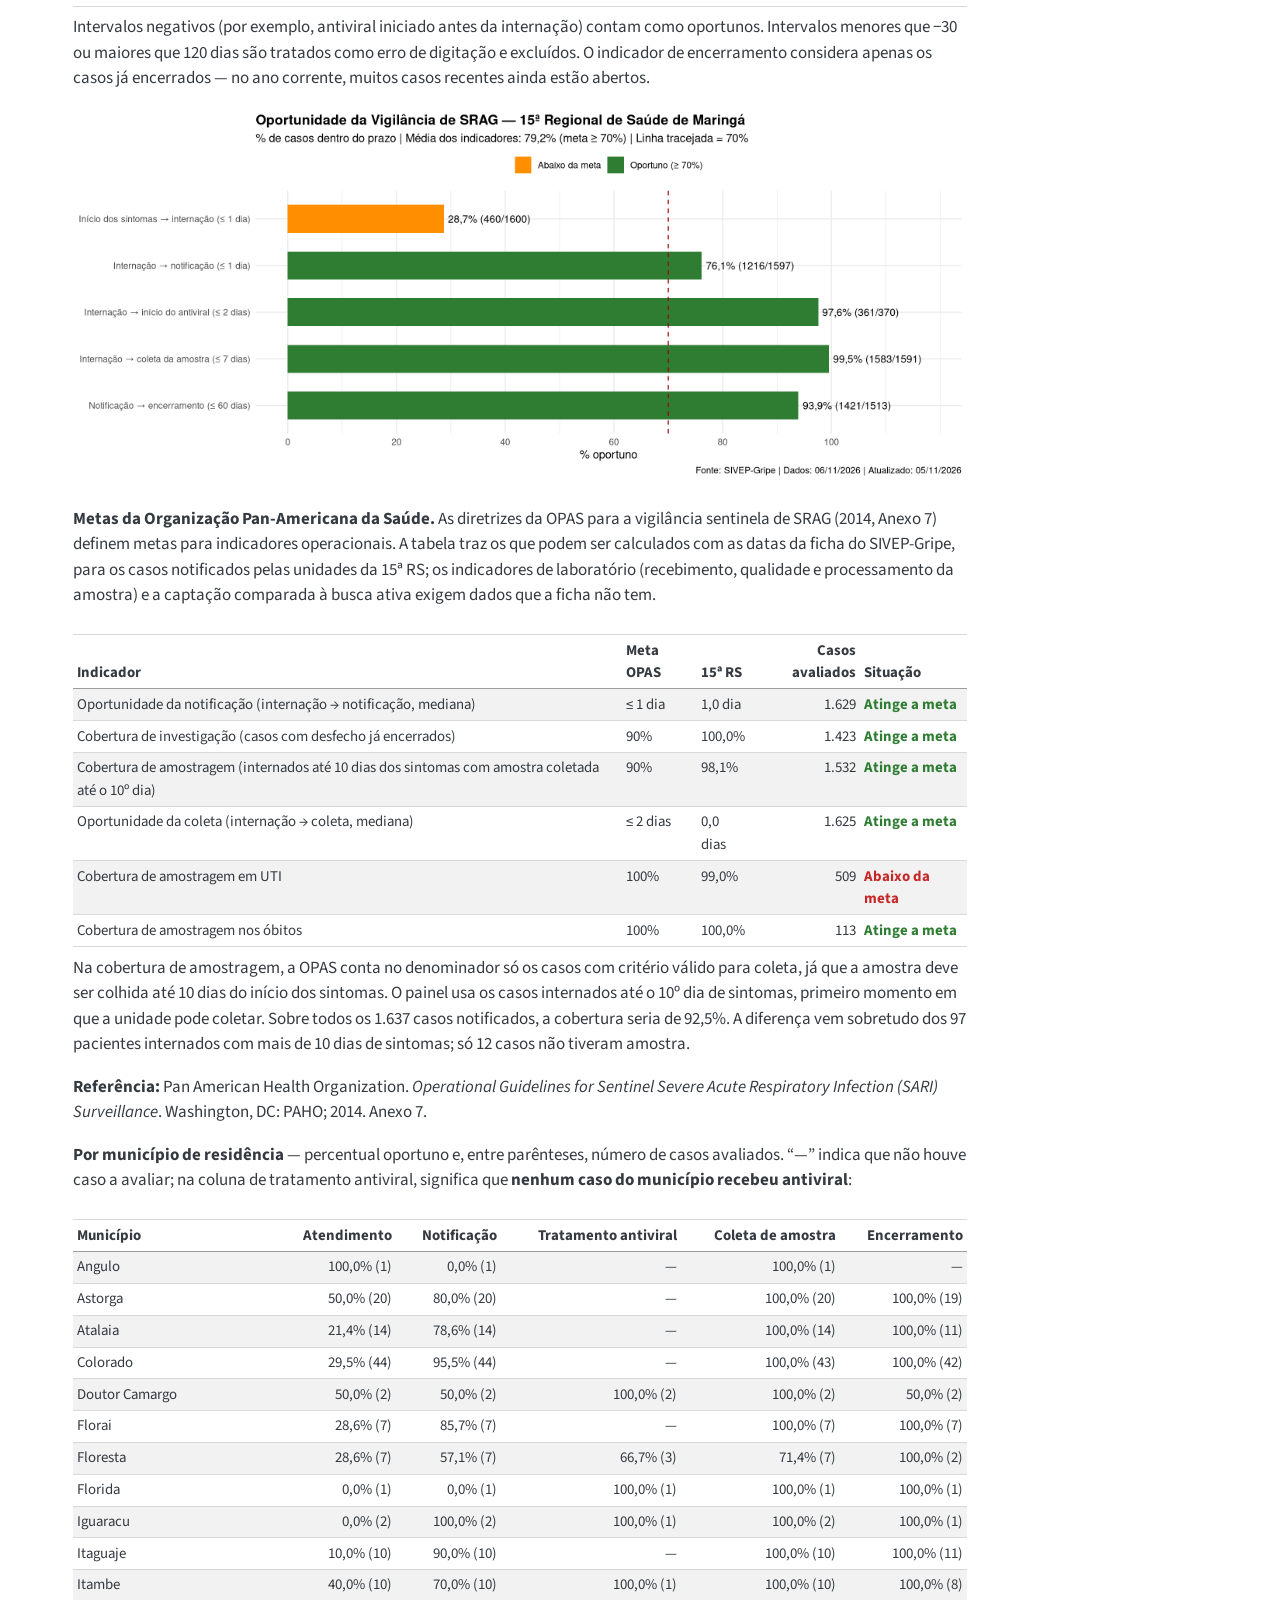
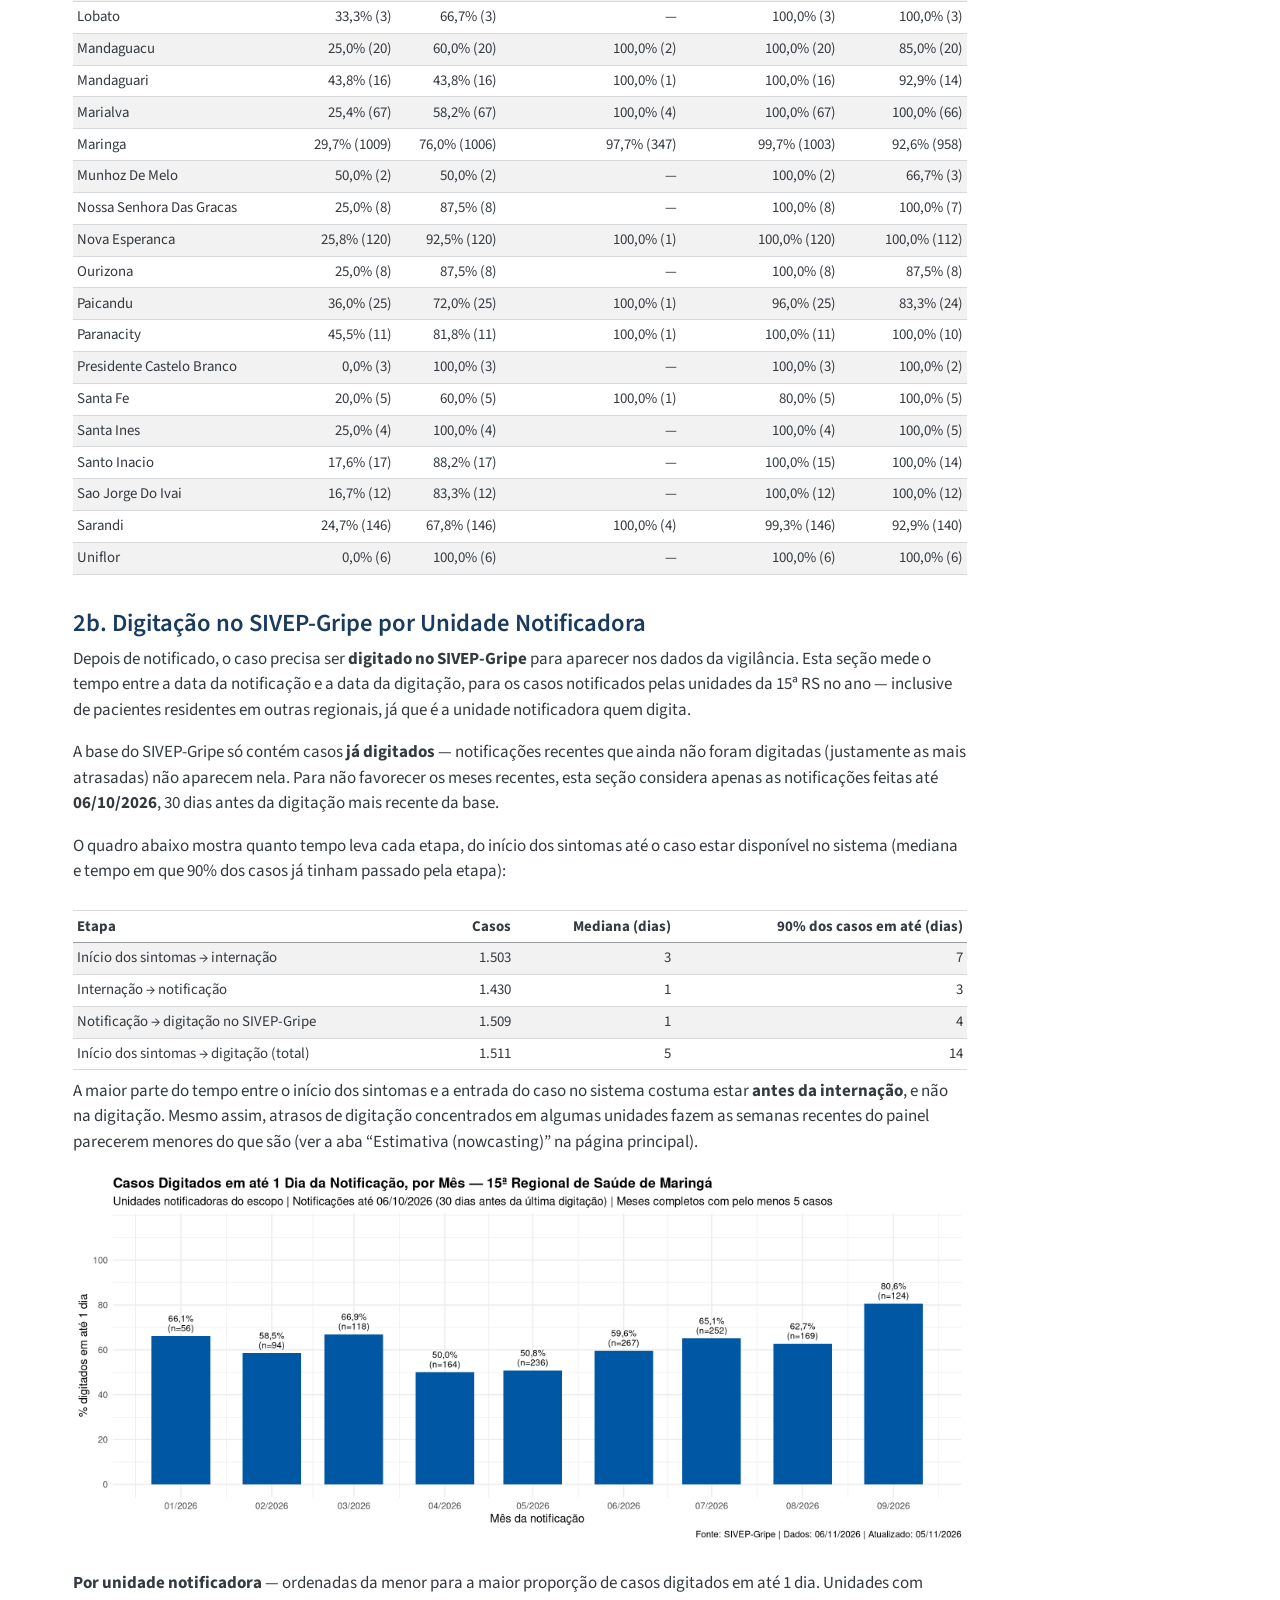
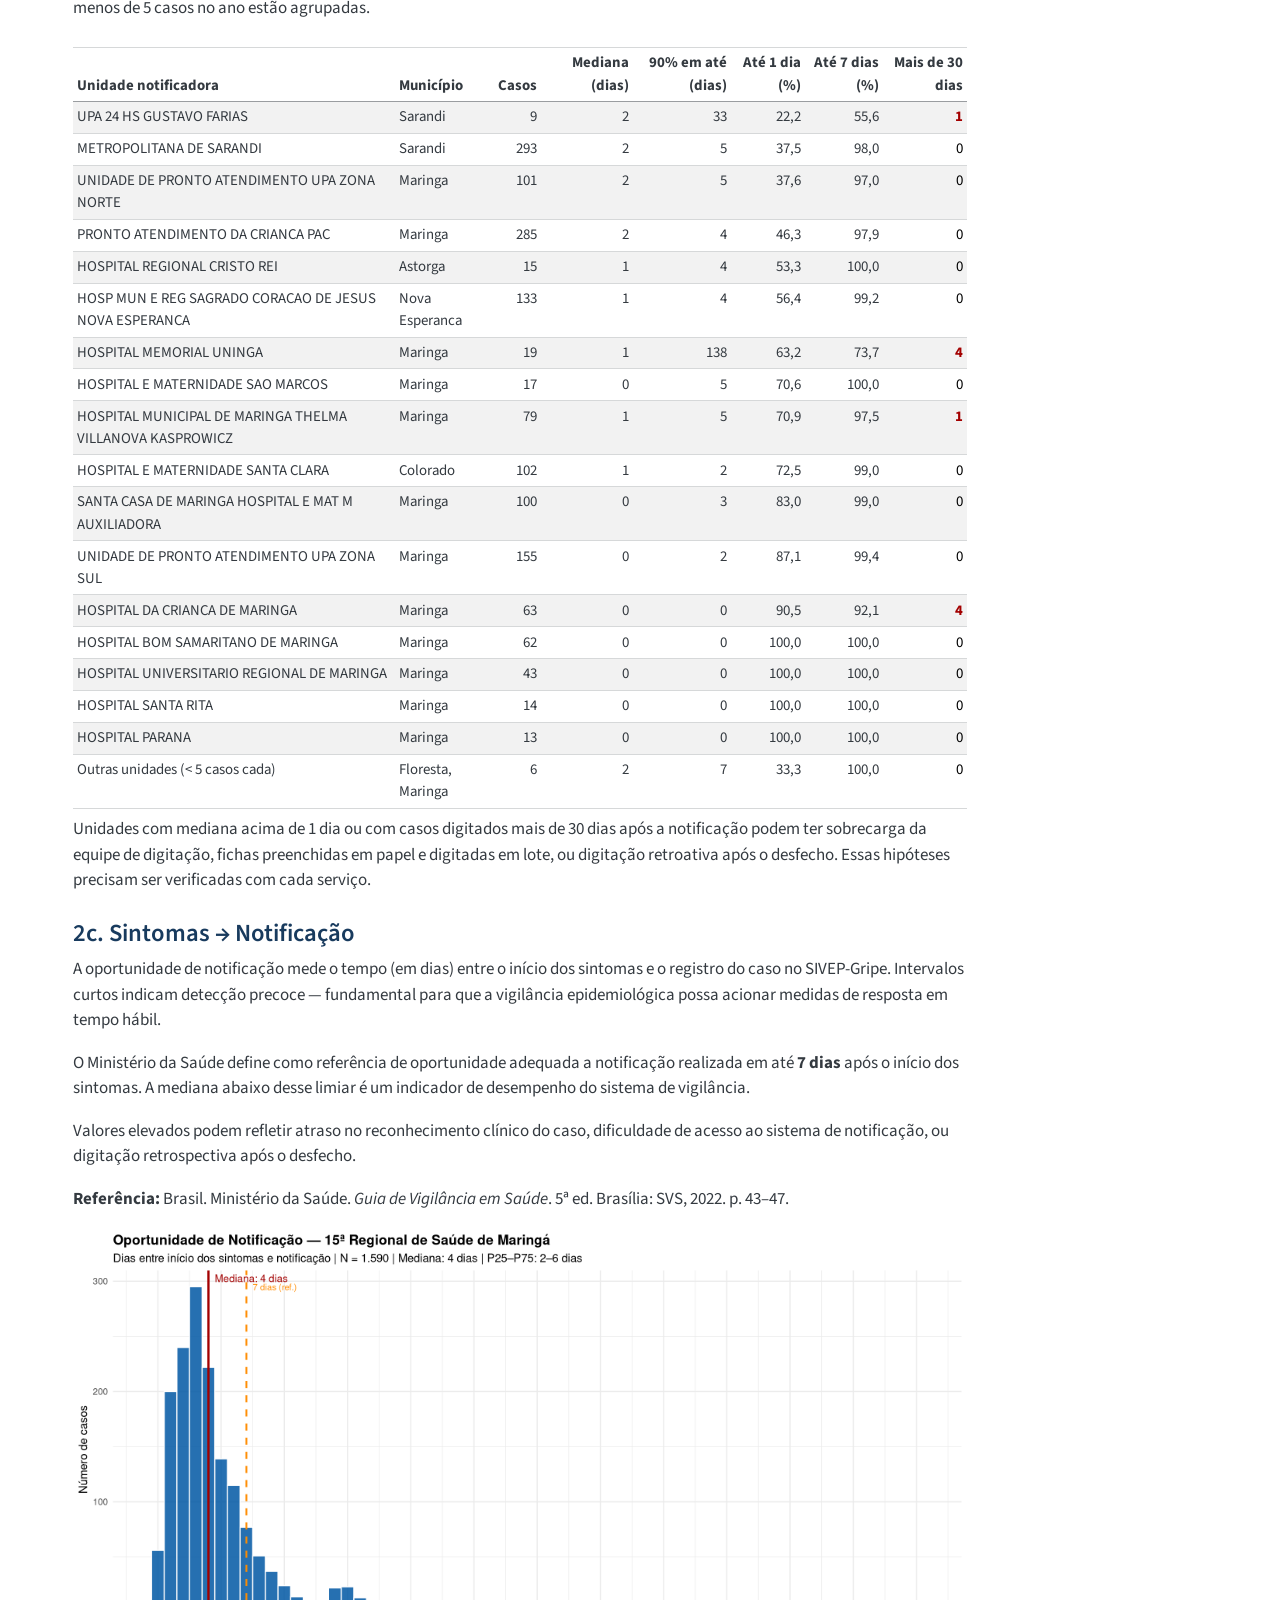
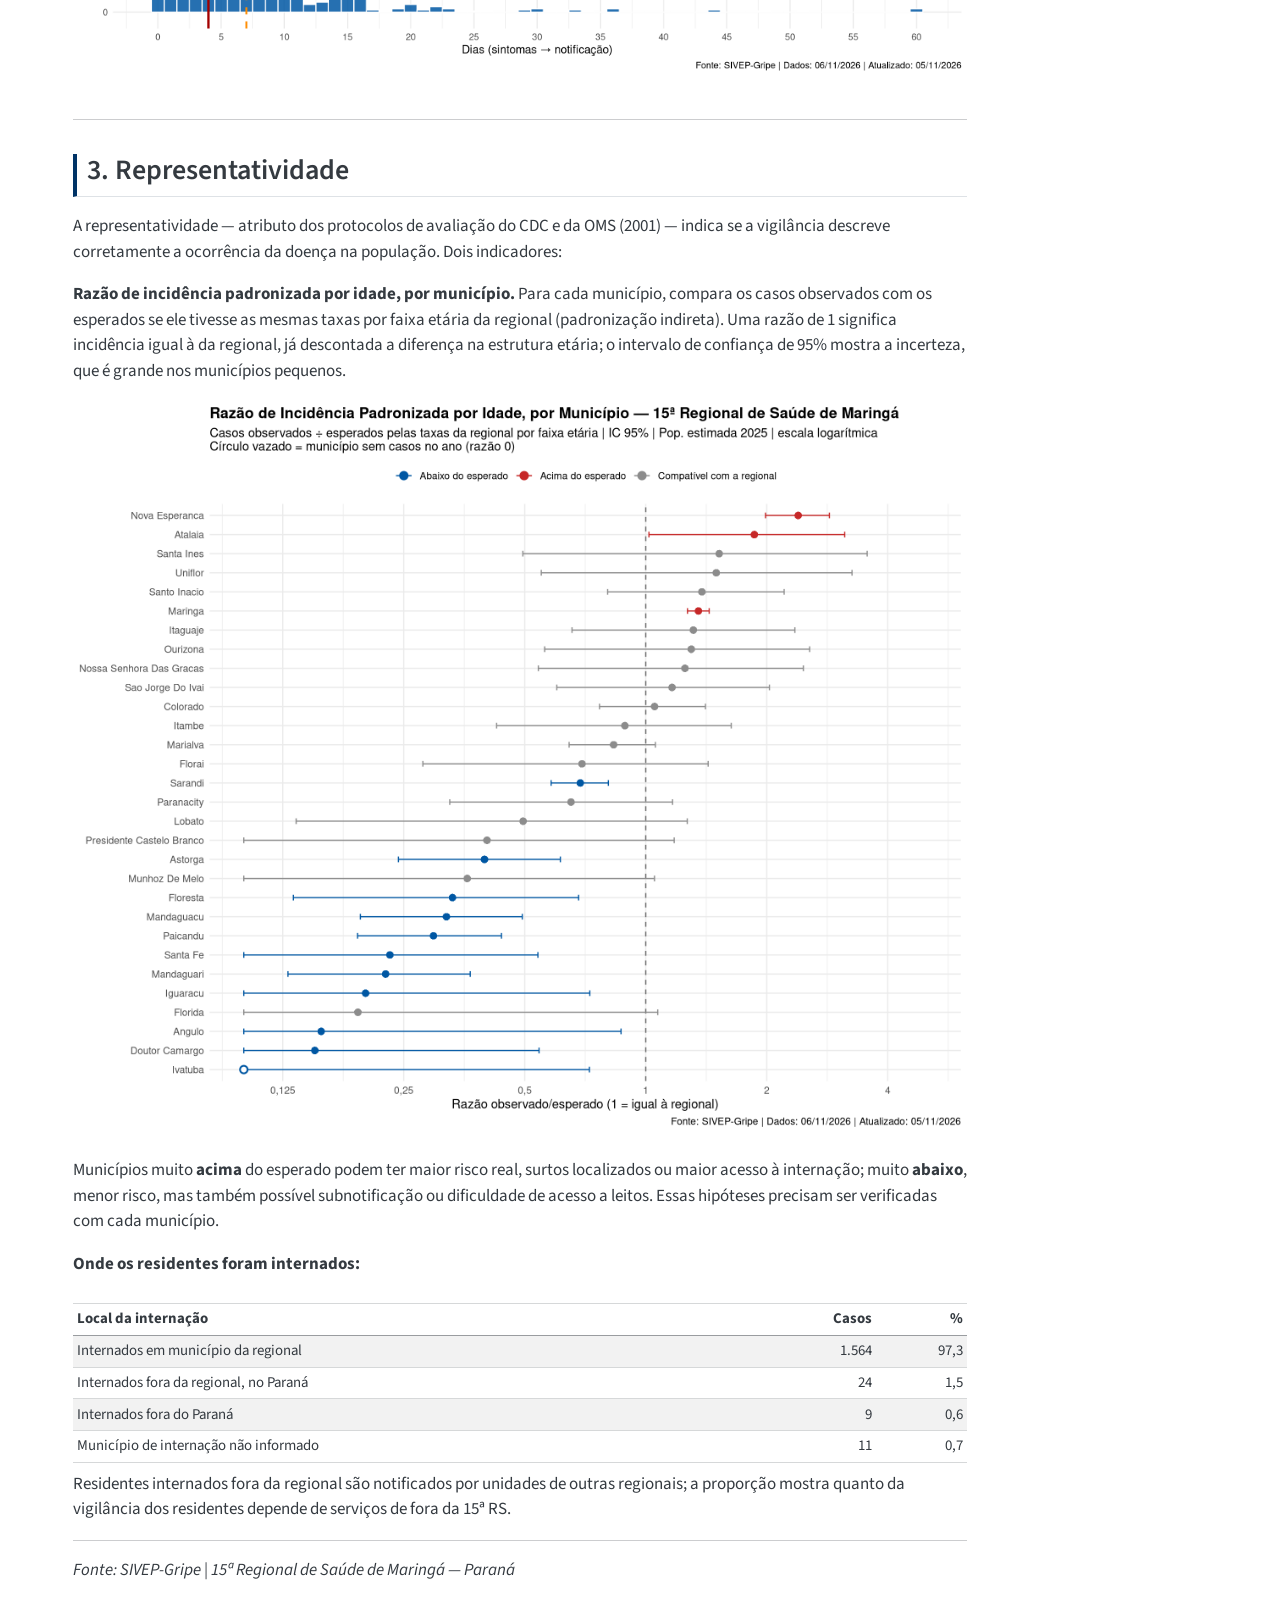
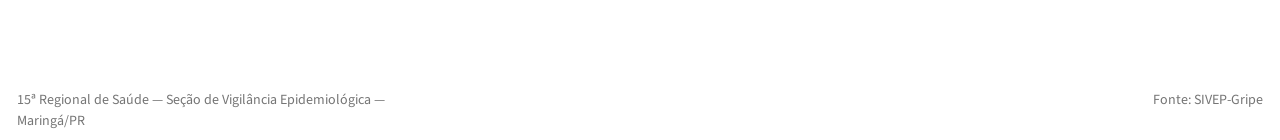
==== commit 88cb2881: "Atualização de dados — 05/11/2026" ====
--- a/docs/avaliacao.html
+++ b/docs/avaliacao.html
@@ -2,7 +2,7 @@
 <html xmlns="http://www.w3.org/1999/xhtml" lang="pt" xml:lang="pt"><head>
 
 <meta charset="utf-8">
-<meta name="generator" content="quarto-1.10.19">
+<meta name="generator" content="quarto-1.11.9">
 
 <meta name="viewport" content="width=device-width, initial-scale=1.0, user-scalable=yes">
 
@@ -38,14 +38,15 @@
 <meta name="quarto:offset" content="./">
 <script src="site_libs/quarto-html/quarto.js" type="module"></script>
 <script src="site_libs/quarto-html/tabsets/tabsets.js" type="module"></script>
+<script src="site_libs/quarto-html/scrollable-regions/scrollable-regions.js" type="module"></script>
 <script src="site_libs/quarto-html/popper.min.js"></script>
 <script src="site_libs/quarto-html/tippy.umd.min.js"></script>
 <script src="site_libs/quarto-html/anchor.min.js"></script>
 <link href="site_libs/quarto-html/tippy.css" rel="stylesheet">
-<link href="site_libs/quarto-html/quarto-syntax-highlighting-bf27225e3a48a9273f3daa8f8e829971.css" rel="stylesheet" id="quarto-text-highlighting-styles">
+<link href="site_libs/quarto-html/quarto-syntax-highlighting-63b5708e65d6cd79cd7618c58d0c21e7.css" rel="stylesheet" id="quarto-text-highlighting-styles">
 <script src="site_libs/bootstrap/bootstrap.min.js"></script>
 <link href="site_libs/bootstrap/bootstrap-icons.css" rel="stylesheet">
-<link href="site_libs/bootstrap/bootstrap-8a5b0047cf64b6df0ea2a3b5b393159a.min.css" rel="stylesheet" append-hash="true" id="quarto-bootstrap" data-mode="light">
+<link href="site_libs/bootstrap/bootstrap-8b00596911d875886b057a5aa6d52679.min.css" rel="stylesheet" append-hash="true" id="quarto-bootstrap" data-mode="light">
 <script src="site_libs/quarto-contrib/glightbox/glightbox.min.js"></script>
 <link href="site_libs/quarto-contrib/glightbox/glightbox.min.css" rel="stylesheet">
 <link href="site_libs/quarto-contrib/glightbox/lightbox.css" rel="stylesheet">
@@ -82,19 +83,18 @@
 
 </head>
 
-<body class="nav-fixed quarto-light">
+<body class="nav-fixed quarto-light"><a id="quarto-skip-link" class="visually-hidden-focusable" href="#quarto-document-content">Saltar para o conteúdo principal</a>
 
 <div id="quarto-search-results"></div>
   <header id="quarto-header" class="headroom fixed-top">
-    <nav class="navbar navbar-expand-lg " data-bs-theme="dark">
+    <nav class="navbar navbar-expand-lg " data-bs-theme="dark" aria-label="Sítio">
       <div class="navbar-container container-fluid">
       <div class="navbar-brand-container mx-auto">
     <a class="navbar-brand" href="./index.html">
     <span class="navbar-title">15ª RS — Vigilância Epidemiológica</span>
     </a>
   </div>
-            <div id="quarto-search" class="" title="Procurar"></div>
-          <button class="navbar-toggler" type="button" data-bs-toggle="collapse" data-bs-target="#navbarCollapse" aria-controls="navbarCollapse" role="menu" aria-expanded="false" aria-label="Alternar de navegação" onclick="if (window.quartoToggleHeadroom) { window.quartoToggleHeadroom(); }">
+          <button class="navbar-toggler" type="button" data-bs-toggle="collapse" data-bs-target="#navbarCollapse" aria-controls="navbarCollapse" aria-expanded="false" aria-label="Alternar de navegação" onclick="if (window.quartoToggleHeadroom) { window.quartoToggleHeadroom(); }">
   <span class="navbar-toggler-icon"></span>
 </button>
           <div class="collapse navbar-collapse" id="navbarCollapse">
@@ -119,6 +119,7 @@
           </div> <!-- /navcollapse -->
             <div class="quarto-navbar-tools">
 </div>
+            <div id="quarto-search" class="" title="Procurar"></div>
       </div> <!-- /container-fluid -->
     </nav>
 </header>
@@ -127,7 +128,7 @@
 <!-- sidebar -->
 <!-- margin-sidebar -->
     <div id="quarto-margin-sidebar" class="sidebar margin-sidebar">
-        <nav id="TOC" role="doc-toc" class="toc-active">
+        <nav id="TOC" role="doc-toc" aria-labelledby="toc-title" class="toc-active">
     <h2 id="toc-title">Neste painel</h2>
    
   <ul class="collapse">
@@ -139,7 +140,7 @@
 </nav>
     </div>
 <!-- main -->
-<main class="content column-page-left" id="quarto-document-content">
+<main class="content column-page-left" id="quarto-document-content" tabindex="-1">
 
 <header id="title-block-header" class="quarto-title-block default">
 <div class="quarto-title">
@@ -254,16 +255,16 @@
 <tr class="odd">
 <td style="text-align: left;">Inconsistência (coleta antes do início dos sintomas)</td>
 <td style="text-align: right;">0</td>
-<td style="text-align: right;">1.555</td>
+<td style="text-align: right;">1.598</td>
 <td style="text-align: right;">0,0</td>
 <td style="text-align: left;">≤ 20%</td>
 <td style="text-align: left;">Aceitável</td>
 </tr>
 <tr class="even">
 <td style="text-align: left;">Proporção com vírus respiratório confirmado ("VPP" de Ribeiro &amp; Sanchez, 2020)</td>
-<td style="text-align: right;">901</td>
-<td style="text-align: right;">1.563</td>
-<td style="text-align: right;">57,6</td>
+<td style="text-align: right;">910</td>
+<td style="text-align: right;">1.608</td>
+<td style="text-align: right;">56,6</td>
 <td style="text-align: left;">&gt; 20%</td>
 <td style="text-align: left;">Satisfatório</td>
 </tr>
@@ -292,37 +293,37 @@
 <tbody>
 <tr class="odd">
 <td style="text-align: left;">Antiviral informado sem data de início</td>
-<td style="text-align: right;">385</td>
-<td style="text-align: right;">4</td>
-<td style="text-align: right;">1,0</td>
+<td style="text-align: right;">387</td>
+<td style="text-align: right;">5</td>
+<td style="text-align: right;">1,3</td>
 </tr>
 <tr class="even">
 <td style="text-align: left;">Classificação final informada sem data de encerramento</td>
-<td style="text-align: right;">1.532</td>
-<td style="text-align: right;">14</td>
-<td style="text-align: right;">0,9</td>
+<td style="text-align: right;">1.563</td>
+<td style="text-align: right;">13</td>
+<td style="text-align: right;">0,8</td>
 </tr>
 <tr class="odd">
 <td style="text-align: left;">Internação em UTI informada sem data de entrada</td>
-<td style="text-align: right;">492</td>
+<td style="text-align: right;">509</td>
 <td style="text-align: right;">2</td>
 <td style="text-align: right;">0,4</td>
 </tr>
 <tr class="even">
 <td style="text-align: left;">Internação mais de 30 dias após o início dos sintomas</td>
-<td style="text-align: right;">1.578</td>
+<td style="text-align: right;">1.629</td>
 <td style="text-align: right;">7</td>
 <td style="text-align: right;">0,4</td>
 </tr>
 <tr class="odd">
 <td style="text-align: left;">Evolução mais de 120 dias após a internação</td>
-<td style="text-align: right;">1.438</td>
+<td style="text-align: right;">1.464</td>
 <td style="text-align: right;">2</td>
 <td style="text-align: right;">0,1</td>
 </tr>
 <tr class="even">
 <td style="text-align: left;">Evolução (cura ou óbito) informada sem classificação final</td>
-<td style="text-align: right;">1.448</td>
+<td style="text-align: right;">1.474</td>
 <td style="text-align: right;">0</td>
 <td style="text-align: right;">0,0</td>
 </tr>
@@ -356,87 +357,87 @@
 <tr class="even">
 <td style="text-align: left;">HOSPITAL UNIVERSITARIO REGIONAL DE MARINGA</td>
 <td style="text-align: left;">Maringa</td>
-<td style="text-align: right;">48</td>
+<td style="text-align: right;">49</td>
 <td style="text-align: right;">2</td>
-<td style="text-align: right;">4,2</td>
+<td style="text-align: right;">4,1</td>
 <td style="text-align: left;">Classificação final informada sem data de encerramento</td>
 </tr>
 <tr class="odd">
 <td style="text-align: left;">HOSPITAL DA CRIANCA DE MARINGA</td>
 <td style="text-align: left;">Maringa</td>
-<td style="text-align: right;">79</td>
+<td style="text-align: right;">81</td>
 <td style="text-align: right;">3</td>
-<td style="text-align: right;">3,8</td>
+<td style="text-align: right;">3,7</td>
 <td style="text-align: left;">Classificação final informada sem data de encerramento</td>
 </tr>
 <tr class="even">
+<td style="text-align: left;">HOSPITAL MUNICIPAL DE MARINGA THELMA VILLANOVA KASPROWICZ</td>
+<td style="text-align: left;">Maringa</td>
+<td style="text-align: right;">88</td>
+<td style="text-align: right;">3</td>
+<td style="text-align: right;">3,4</td>
+<td style="text-align: left;">Classificação final informada sem data de encerramento</td>
+</tr>
+<tr class="odd">
 <td style="text-align: left;">METROPOLITANA DE SARANDI</td>
 <td style="text-align: left;">Sarandi</td>
-<td style="text-align: right;">300</td>
-<td style="text-align: right;">11</td>
-<td style="text-align: right;">3,7</td>
+<td style="text-align: right;">306</td>
+<td style="text-align: right;">9</td>
+<td style="text-align: right;">2,9</td>
 <td style="text-align: left;">Antiviral informado sem data de início</td>
 </tr>
-<tr class="odd">
+<tr class="even">
 <td style="text-align: left;">SANTA CASA DE MARINGA HOSPITAL E MAT M AUXILIADORA</td>
 <td style="text-align: left;">Maringa</td>
-<td style="text-align: right;">101</td>
+<td style="text-align: right;">102</td>
 <td style="text-align: right;">3</td>
-<td style="text-align: right;">3,0</td>
+<td style="text-align: right;">2,9</td>
 <td style="text-align: left;">Classificação final informada sem data de encerramento</td>
-</tr>
-<tr class="even">
-<td style="text-align: left;">HOSPITAL MUNICIPAL DE MARINGA THELMA VILLANOVA KASPROWICZ</td>
-<td style="text-align: left;">Maringa</td>
-<td style="text-align: right;">81</td>
-<td style="text-align: right;">2</td>
-<td style="text-align: right;">2,5</td>
-<td style="text-align: left;">Evolução mais de 120 dias após a internação</td>
 </tr>
 <tr class="odd">
 <td style="text-align: left;">HOSP MUN E REG SAGRADO CORACAO DE JESUS NOVA ESPERANCA</td>
 <td style="text-align: left;">Nova Esperanca</td>
-<td style="text-align: right;">137</td>
+<td style="text-align: right;">140</td>
 <td style="text-align: right;">2</td>
-<td style="text-align: right;">1,5</td>
+<td style="text-align: right;">1,4</td>
 <td style="text-align: left;">Internação em UTI informada sem data de entrada</td>
 </tr>
 <tr class="even">
 <td style="text-align: left;">HOSPITAL E MATERNIDADE SANTA CLARA</td>
 <td style="text-align: left;">Colorado</td>
+<td style="text-align: right;">111</td>
+<td style="text-align: right;">1</td>
+<td style="text-align: right;">0,9</td>
+<td style="text-align: left;">Classificação final informada sem data de encerramento</td>
+</tr>
+<tr class="odd">
+<td style="text-align: left;">UNIDADE DE PRONTO ATENDIMENTO UPA ZONA NORTE</td>
+<td style="text-align: left;">Maringa</td>
 <td style="text-align: right;">107</td>
 <td style="text-align: right;">1</td>
 <td style="text-align: right;">0,9</td>
 <td style="text-align: left;">Classificação final informada sem data de encerramento</td>
 </tr>
-<tr class="odd">
-<td style="text-align: left;">UNIDADE DE PRONTO ATENDIMENTO UPA ZONA NORTE</td>
-<td style="text-align: left;">Maringa</td>
-<td style="text-align: right;">106</td>
+<tr class="even">
+<td style="text-align: left;">PRONTO ATENDIMENTO DA CRIANCA PAC</td>
+<td style="text-align: left;">Maringa</td>
+<td style="text-align: right;">318</td>
+<td style="text-align: right;">2</td>
+<td style="text-align: right;">0,6</td>
+<td style="text-align: left;">Classificação final informada sem data de encerramento</td>
+</tr>
+<tr class="odd">
+<td style="text-align: left;">UNIDADE DE PRONTO ATENDIMENTO UPA ZONA SUL</td>
+<td style="text-align: left;">Maringa</td>
+<td style="text-align: right;">169</td>
 <td style="text-align: right;">1</td>
-<td style="text-align: right;">0,9</td>
+<td style="text-align: right;">0,6</td>
 <td style="text-align: left;">Classificação final informada sem data de encerramento</td>
 </tr>
 <tr class="even">
-<td style="text-align: left;">PRONTO ATENDIMENTO DA CRIANCA PAC</td>
-<td style="text-align: left;">Maringa</td>
-<td style="text-align: right;">305</td>
-<td style="text-align: right;">2</td>
-<td style="text-align: right;">0,7</td>
-<td style="text-align: left;">Classificação final informada sem data de encerramento</td>
-</tr>
-<tr class="odd">
-<td style="text-align: left;">UNIDADE DE PRONTO ATENDIMENTO UPA ZONA SUL</td>
-<td style="text-align: left;">Maringa</td>
-<td style="text-align: right;">163</td>
-<td style="text-align: right;">0</td>
-<td style="text-align: right;">0,0</td>
-<td style="text-align: left;">—</td>
-</tr>
-<tr class="even">
 <td style="text-align: left;">HOSPITAL BOM SAMARITANO DE MARINGA</td>
 <td style="text-align: left;">Maringa</td>
-<td style="text-align: right;">65</td>
+<td style="text-align: right;">70</td>
 <td style="text-align: right;">0</td>
 <td style="text-align: right;">0,0</td>
 <td style="text-align: left;">—</td>
@@ -460,7 +461,7 @@
 <tr class="odd">
 <td style="text-align: left;">HOSPITAL SANTA RITA</td>
 <td style="text-align: left;">Maringa</td>
-<td style="text-align: right;">14</td>
+<td style="text-align: right;">15</td>
 <td style="text-align: right;">0</td>
 <td style="text-align: right;">0,0</td>
 <td style="text-align: left;">—</td>
@@ -468,7 +469,7 @@
 <tr class="even">
 <td style="text-align: left;">HOSPITAL PARANA</td>
 <td style="text-align: left;">Maringa</td>
-<td style="text-align: right;">13</td>
+<td style="text-align: right;">14</td>
 <td style="text-align: right;">0</td>
 <td style="text-align: right;">0,0</td>
 <td style="text-align: left;">—</td>
@@ -579,49 +580,49 @@
 <td style="text-align: left;">Oportunidade da notificação (internação → notificação, mediana)</td>
 <td style="text-align: left;">≤ 1 dia</td>
 <td style="text-align: left;">1,0 dia</td>
-<td style="text-align: right;">1.578</td>
+<td style="text-align: right;">1.629</td>
 <td style="text-align: left; font-weight: bold; color: rgba(46, 125, 50, 1) !important;">Atinge a meta</td>
 </tr>
 <tr class="even">
 <td style="text-align: left;">Cobertura de investigação (casos com desfecho já encerrados)</td>
 <td style="text-align: left;">90%</td>
 <td style="text-align: left;">100,0%</td>
-<td style="text-align: right;">1.387</td>
+<td style="text-align: right;">1.423</td>
 <td style="text-align: left; font-weight: bold; color: rgba(46, 125, 50, 1) !important;">Atinge a meta</td>
 </tr>
 <tr class="odd">
 <td style="text-align: left;">Cobertura de amostragem (internados até 10 dias dos sintomas com amostra coletada até o 10º dia)</td>
 <td style="text-align: left;">90%</td>
-<td style="text-align: left;">98,4%</td>
-<td style="text-align: right;">1.484</td>
+<td style="text-align: left;">98,1%</td>
+<td style="text-align: right;">1.532</td>
 <td style="text-align: left; font-weight: bold; color: rgba(46, 125, 50, 1) !important;">Atinge a meta</td>
 </tr>
 <tr class="even">
 <td style="text-align: left;">Oportunidade da coleta (internação → coleta, mediana)</td>
 <td style="text-align: left;">≤ 2 dias</td>
 <td style="text-align: left;">0,0 dias</td>
-<td style="text-align: right;">1.578</td>
+<td style="text-align: right;">1.625</td>
 <td style="text-align: left; font-weight: bold; color: rgba(46, 125, 50, 1) !important;">Atinge a meta</td>
 </tr>
 <tr class="odd">
 <td style="text-align: left;">Cobertura de amostragem em UTI</td>
 <td style="text-align: left;">100%</td>
-<td style="text-align: left;">99,4%</td>
-<td style="text-align: right;">492</td>
+<td style="text-align: left;">99,0%</td>
+<td style="text-align: right;">509</td>
 <td style="text-align: left; font-weight: bold; color: rgba(198, 40, 40, 1) !important;">Abaixo da meta</td>
 </tr>
 <tr class="even">
 <td style="text-align: left;">Cobertura de amostragem nos óbitos</td>
 <td style="text-align: left;">100%</td>
 <td style="text-align: left;">100,0%</td>
-<td style="text-align: right;">111</td>
+<td style="text-align: right;">113</td>
 <td style="text-align: left; font-weight: bold; color: rgba(46, 125, 50, 1) !important;">Atinge a meta</td>
 </tr>
 </tbody>
 </table>
 </div>
 </div>
-<p>Na cobertura de amostragem, a OPAS conta no denominador só os casos com critério válido para coleta, já que a amostra deve ser colhida até 10 dias do início dos sintomas. O painel usa os casos internados até o 10º dia de sintomas, primeiro momento em que a unidade pode coletar. Sobre todos os 1.586 casos notificados, a cobertura seria de 92,7%. A diferença vem sobretudo dos 94 pacientes internados com mais de 10 dias de sintomas; só 8 casos não tiveram amostra.</p>
+<p>Na cobertura de amostragem, a OPAS conta no denominador só os casos com critério válido para coleta, já que a amostra deve ser colhida até 10 dias do início dos sintomas. O painel usa os casos internados até o 10º dia de sintomas, primeiro momento em que a unidade pode coletar. Sobre todos os 1.637 casos notificados, a cobertura seria de 92,5%. A diferença vem sobretudo dos 97 pacientes internados com mais de 10 dias de sintomas; só 12 casos não tiveram amostra.</p>
 <p><strong>Referência:</strong> Pan American Health Organization. <em>Operational Guidelines for Sentinel Severe Acute Respiratory Infection (SARI) Surveillance</em>. Washington, DC: PAHO; 2014. Anexo 7.</p>
 <p><strong>Por município de residência</strong> — percentual oportuno e, entre parênteses, número de casos avaliados. “—” indica que não houve caso a avaliar; na coluna de tratamento antiviral, significa que <strong>nenhum caso do município recebeu antiviral</strong>:</p>
 <div class="cell">
@@ -652,22 +653,22 @@
 <td style="text-align: right;">80,0% (20)</td>
 <td style="text-align: right;">—</td>
 <td style="text-align: right;">100,0% (20)</td>
-<td style="text-align: right;">100,0% (18)</td>
+<td style="text-align: right;">100,0% (19)</td>
 </tr>
 <tr class="odd">
 <td style="text-align: left;">Atalaia</td>
-<td style="text-align: right;">23,1% (13)</td>
-<td style="text-align: right;">76,9% (13)</td>
+<td style="text-align: right;">21,4% (14)</td>
+<td style="text-align: right;">78,6% (14)</td>
 <td style="text-align: right;">—</td>
-<td style="text-align: right;">100,0% (13)</td>
+<td style="text-align: right;">100,0% (14)</td>
 <td style="text-align: right;">100,0% (11)</td>
 </tr>
 <tr class="even">
 <td style="text-align: left;">Colorado</td>
-<td style="text-align: right;">27,9% (43)</td>
-<td style="text-align: right;">95,3% (43)</td>
+<td style="text-align: right;">29,5% (44)</td>
+<td style="text-align: right;">95,5% (44)</td>
 <td style="text-align: right;">—</td>
-<td style="text-align: right;">100,0% (42)</td>
+<td style="text-align: right;">100,0% (43)</td>
 <td style="text-align: right;">100,0% (42)</td>
 </tr>
 <tr class="odd">
@@ -740,31 +741,31 @@
 <td style="text-align: right;">60,0% (20)</td>
 <td style="text-align: right;">100,0% (2)</td>
 <td style="text-align: right;">100,0% (20)</td>
-<td style="text-align: right;">83,3% (18)</td>
+<td style="text-align: right;">85,0% (20)</td>
 </tr>
 <tr class="even">
 <td style="text-align: left;">Mandaguari</td>
-<td style="text-align: right;">40,0% (15)</td>
-<td style="text-align: right;">46,7% (15)</td>
+<td style="text-align: right;">43,8% (16)</td>
+<td style="text-align: right;">43,8% (16)</td>
 <td style="text-align: right;">100,0% (1)</td>
-<td style="text-align: right;">100,0% (15)</td>
+<td style="text-align: right;">100,0% (16)</td>
 <td style="text-align: right;">92,9% (14)</td>
 </tr>
 <tr class="odd">
 <td style="text-align: left;">Marialva</td>
-<td style="text-align: right;">25,8% (66)</td>
-<td style="text-align: right;">57,6% (66)</td>
+<td style="text-align: right;">25,4% (67)</td>
+<td style="text-align: right;">58,2% (67)</td>
 <td style="text-align: right;">100,0% (4)</td>
+<td style="text-align: right;">100,0% (67)</td>
 <td style="text-align: right;">100,0% (66)</td>
-<td style="text-align: right;">100,0% (65)</td>
-</tr>
-<tr class="even">
-<td style="text-align: left;">Maringa</td>
-<td style="text-align: right;">30,0% (977)</td>
-<td style="text-align: right;">76,2% (974)</td>
+</tr>
+<tr class="even">
+<td style="text-align: left;">Maringa</td>
+<td style="text-align: right;">29,7% (1009)</td>
+<td style="text-align: right;">76,0% (1006)</td>
 <td style="text-align: right;">97,7% (347)</td>
-<td style="text-align: right;">99,7% (972)</td>
-<td style="text-align: right;">92,6% (937)</td>
+<td style="text-align: right;">99,7% (1003)</td>
+<td style="text-align: right;">92,6% (958)</td>
 </tr>
 <tr class="odd">
 <td style="text-align: left;">Munhoz De Melo</td>
@@ -784,11 +785,11 @@
 </tr>
 <tr class="odd">
 <td style="text-align: left;">Nova Esperanca</td>
-<td style="text-align: right;">26,5% (117)</td>
-<td style="text-align: right;">92,3% (117)</td>
+<td style="text-align: right;">25,8% (120)</td>
+<td style="text-align: right;">92,5% (120)</td>
 <td style="text-align: right;">100,0% (1)</td>
-<td style="text-align: right;">100,0% (117)</td>
-<td style="text-align: right;">100,0% (111)</td>
+<td style="text-align: right;">100,0% (120)</td>
+<td style="text-align: right;">100,0% (112)</td>
 </tr>
 <tr class="even">
 <td style="text-align: left;">Ourizona</td>
@@ -804,7 +805,7 @@
 <td style="text-align: right;">72,0% (25)</td>
 <td style="text-align: right;">100,0% (1)</td>
 <td style="text-align: right;">96,0% (25)</td>
-<td style="text-align: right;">82,6% (23)</td>
+<td style="text-align: right;">83,3% (24)</td>
 </tr>
 <tr class="even">
 <td style="text-align: left;">Paranacity</td>
@@ -816,10 +817,10 @@
 </tr>
 <tr class="odd">
 <td style="text-align: left;">Presidente Castelo Branco</td>
-<td style="text-align: right;">0,0% (2)</td>
-<td style="text-align: right;">100,0% (2)</td>
+<td style="text-align: right;">0,0% (3)</td>
+<td style="text-align: right;">100,0% (3)</td>
 <td style="text-align: right;">—</td>
-<td style="text-align: right;">100,0% (2)</td>
+<td style="text-align: right;">100,0% (3)</td>
 <td style="text-align: right;">100,0% (2)</td>
 </tr>
 <tr class="even">
@@ -840,10 +841,10 @@
 </tr>
 <tr class="even">
 <td style="text-align: left;">Santo Inacio</td>
-<td style="text-align: right;">13,3% (15)</td>
-<td style="text-align: right;">86,7% (15)</td>
+<td style="text-align: right;">17,6% (17)</td>
+<td style="text-align: right;">88,2% (17)</td>
 <td style="text-align: right;">—</td>
-<td style="text-align: right;">100,0% (14)</td>
+<td style="text-align: right;">100,0% (15)</td>
 <td style="text-align: right;">100,0% (14)</td>
 </tr>
 <tr class="odd">
@@ -856,11 +857,11 @@
 </tr>
 <tr class="even">
 <td style="text-align: left;">Sarandi</td>
-<td style="text-align: right;">24,5% (143)</td>
-<td style="text-align: right;">67,8% (143)</td>
+<td style="text-align: right;">24,7% (146)</td>
+<td style="text-align: right;">67,8% (146)</td>
 <td style="text-align: right;">100,0% (4)</td>
-<td style="text-align: right;">99,3% (143)</td>
-<td style="text-align: right;">93,4% (137)</td>
+<td style="text-align: right;">99,3% (146)</td>
+<td style="text-align: right;">92,9% (140)</td>
 </tr>
 <tr class="odd">
 <td style="text-align: left;">Uniflor</td>
@@ -878,7 +879,7 @@
 <section id="b.-digitação-no-sivep-gripe-por-unidade-notificadora" class="level3">
 <h3 class="anchored" data-anchor-id="b.-digitação-no-sivep-gripe-por-unidade-notificadora">2b. Digitação no SIVEP-Gripe por Unidade Notificadora</h3>
 <p>Depois de notificado, o caso precisa ser <strong>digitado no SIVEP-Gripe</strong> para aparecer nos dados da vigilância. Esta seção mede o tempo entre a data da notificação e a data da digitação, para os casos notificados pelas unidades da 15ª RS no ano — inclusive de pacientes residentes em outras regionais, já que é a unidade notificadora quem digita.</p>
-<p>A base do SIVEP-Gripe só contém casos <strong>já digitados</strong> — notificações recentes que ainda não foram digitadas (justamente as mais atrasadas) não aparecem nela. Para não favorecer os meses recentes, esta seção considera apenas as notificações feitas até <strong>28/09/2026</strong>, 30 dias antes da digitação mais recente da base.</p>
+<p>A base do SIVEP-Gripe só contém casos <strong>já digitados</strong> — notificações recentes que ainda não foram digitadas (justamente as mais atrasadas) não aparecem nela. Para não favorecer os meses recentes, esta seção considera apenas as notificações feitas até <strong>06/10/2026</strong>, 30 dias antes da digitação mais recente da base.</p>
 <p>O quadro abaixo mostra quanto tempo leva cada etapa, do início dos sintomas até o caso estar disponível no sistema (mediana e tempo em que 90% dos casos já tinham passado pela etapa):</p>
 <div class="cell">
 <div class="cell-output-display">
@@ -894,25 +895,25 @@
 <tbody>
 <tr class="odd">
 <td style="text-align: left;">Início dos sintomas → internação</td>
-<td style="text-align: right;">1.464</td>
+<td style="text-align: right;">1.503</td>
 <td style="text-align: right;">3</td>
 <td style="text-align: right;">7</td>
 </tr>
 <tr class="even">
 <td style="text-align: left;">Internação → notificação</td>
-<td style="text-align: right;">1.391</td>
+<td style="text-align: right;">1.430</td>
 <td style="text-align: right;">1</td>
 <td style="text-align: right;">3</td>
 </tr>
 <tr class="odd">
 <td style="text-align: left;">Notificação → digitação no SIVEP-Gripe</td>
-<td style="text-align: right;">1.470</td>
+<td style="text-align: right;">1.509</td>
 <td style="text-align: right;">1</td>
 <td style="text-align: right;">4</td>
 </tr>
 <tr class="even">
 <td style="text-align: left;">Início dos sintomas → digitação (total)</td>
-<td style="text-align: right;">1.472</td>
+<td style="text-align: right;">1.511</td>
 <td style="text-align: right;">5</td>
 <td style="text-align: right;">14</td>
 </tr>
@@ -960,11 +961,11 @@
 <tr class="even">
 <td style="text-align: left;">METROPOLITANA DE SARANDI</td>
 <td style="text-align: left;">Sarandi</td>
-<td style="text-align: right;">289</td>
+<td style="text-align: right;">293</td>
 <td style="text-align: right;">2</td>
 <td style="text-align: right;">5</td>
-<td style="text-align: right;">36,7</td>
-<td style="text-align: right;">97,9</td>
+<td style="text-align: right;">37,5</td>
+<td style="text-align: right;">98,0</td>
 <td style="text-align: right; color: black !important;">0</td>
 </tr>
 <tr class="odd">
@@ -980,11 +981,11 @@
 <tr class="even">
 <td style="text-align: left;">PRONTO ATENDIMENTO DA CRIANCA PAC</td>
 <td style="text-align: left;">Maringa</td>
-<td style="text-align: right;">274</td>
+<td style="text-align: right;">285</td>
 <td style="text-align: right;">2</td>
-<td style="text-align: right;">5</td>
-<td style="text-align: right;">44,2</td>
-<td style="text-align: right;">97,8</td>
+<td style="text-align: right;">4</td>
+<td style="text-align: right;">46,3</td>
+<td style="text-align: right;">97,9</td>
 <td style="text-align: right; color: black !important;">0</td>
 </tr>
 <tr class="odd">
@@ -1000,21 +1001,21 @@
 <tr class="even">
 <td style="text-align: left;">HOSP MUN E REG SAGRADO CORACAO DE JESUS NOVA ESPERANCA</td>
 <td style="text-align: left;">Nova Esperanca</td>
-<td style="text-align: right;">128</td>
+<td style="text-align: right;">133</td>
 <td style="text-align: right;">1</td>
 <td style="text-align: right;">4</td>
-<td style="text-align: right;">56,2</td>
+<td style="text-align: right;">56,4</td>
 <td style="text-align: right;">99,2</td>
 <td style="text-align: right; color: black !important;">0</td>
 </tr>
 <tr class="odd">
 <td style="text-align: left;">HOSPITAL MEMORIAL UNINGA</td>
 <td style="text-align: left;">Maringa</td>
-<td style="text-align: right;">18</td>
+<td style="text-align: right;">19</td>
 <td style="text-align: right;">1</td>
 <td style="text-align: right;">138</td>
-<td style="text-align: right;">61,1</td>
-<td style="text-align: right;">72,2</td>
+<td style="text-align: right;">63,2</td>
+<td style="text-align: right;">73,7</td>
 <td style="text-align: right; font-weight: bold; color: rgba(163, 0, 0, 1) !important;">4</td>
 </tr>
 <tr class="even">
@@ -1030,57 +1031,57 @@
 <tr class="odd">
 <td style="text-align: left;">HOSPITAL MUNICIPAL DE MARINGA THELMA VILLANOVA KASPROWICZ</td>
 <td style="text-align: left;">Maringa</td>
-<td style="text-align: right;">78</td>
+<td style="text-align: right;">79</td>
 <td style="text-align: right;">1</td>
 <td style="text-align: right;">5</td>
-<td style="text-align: right;">71,8</td>
-<td style="text-align: right;">97,4</td>
+<td style="text-align: right;">70,9</td>
+<td style="text-align: right;">97,5</td>
 <td style="text-align: right; font-weight: bold; color: rgba(163, 0, 0, 1) !important;">1</td>
 </tr>
 <tr class="even">
 <td style="text-align: left;">HOSPITAL E MATERNIDADE SANTA CLARA</td>
 <td style="text-align: left;">Colorado</td>
-<td style="text-align: right;">100</td>
+<td style="text-align: right;">102</td>
 <td style="text-align: right;">1</td>
 <td style="text-align: right;">2</td>
-<td style="text-align: right;">72,0</td>
+<td style="text-align: right;">72,5</td>
 <td style="text-align: right;">99,0</td>
 <td style="text-align: right; color: black !important;">0</td>
 </tr>
 <tr class="odd">
 <td style="text-align: left;">SANTA CASA DE MARINGA HOSPITAL E MAT M AUXILIADORA</td>
 <td style="text-align: left;">Maringa</td>
-<td style="text-align: right;">96</td>
+<td style="text-align: right;">100</td>
 <td style="text-align: right;">0</td>
 <td style="text-align: right;">3</td>
-<td style="text-align: right;">82,3</td>
+<td style="text-align: right;">83,0</td>
 <td style="text-align: right;">99,0</td>
 <td style="text-align: right; color: black !important;">0</td>
 </tr>
 <tr class="even">
 <td style="text-align: left;">UNIDADE DE PRONTO ATENDIMENTO UPA ZONA SUL</td>
 <td style="text-align: left;">Maringa</td>
-<td style="text-align: right;">153</td>
+<td style="text-align: right;">155</td>
 <td style="text-align: right;">0</td>
 <td style="text-align: right;">2</td>
-<td style="text-align: right;">86,9</td>
-<td style="text-align: right;">99,3</td>
+<td style="text-align: right;">87,1</td>
+<td style="text-align: right;">99,4</td>
 <td style="text-align: right; color: black !important;">0</td>
 </tr>
 <tr class="odd">
 <td style="text-align: left;">HOSPITAL DA CRIANCA DE MARINGA</td>
 <td style="text-align: left;">Maringa</td>
-<td style="text-align: right;">59</td>
-<td style="text-align: right;">0</td>
-<td style="text-align: right;">4</td>
-<td style="text-align: right;">89,8</td>
-<td style="text-align: right;">91,5</td>
+<td style="text-align: right;">63</td>
+<td style="text-align: right;">0</td>
+<td style="text-align: right;">0</td>
+<td style="text-align: right;">90,5</td>
+<td style="text-align: right;">92,1</td>
 <td style="text-align: right; font-weight: bold; color: rgba(163, 0, 0, 1) !important;">4</td>
 </tr>
 <tr class="even">
 <td style="text-align: left;">HOSPITAL BOM SAMARITANO DE MARINGA</td>
 <td style="text-align: left;">Maringa</td>
-<td style="text-align: right;">60</td>
+<td style="text-align: right;">62</td>
 <td style="text-align: right;">0</td>
 <td style="text-align: right;">0</td>
 <td style="text-align: right;">100,0</td>
@@ -1090,7 +1091,7 @@
 <tr class="odd">
 <td style="text-align: left;">HOSPITAL UNIVERSITARIO REGIONAL DE MARINGA</td>
 <td style="text-align: left;">Maringa</td>
-<td style="text-align: right;">40</td>
+<td style="text-align: right;">43</td>
 <td style="text-align: right;">0</td>
 <td style="text-align: right;">0</td>
 <td style="text-align: right;">100,0</td>
@@ -1179,8 +1180,8 @@
 <tbody>
 <tr class="odd">
 <td style="text-align: left;">Internados em município da regional</td>
-<td style="text-align: right;">1.519</td>
-<td style="text-align: right;">97,2</td>
+<td style="text-align: right;">1.564</td>
+<td style="text-align: right;">97,3</td>
 </tr>
 <tr class="even">
 <td style="text-align: left;">Internados fora da regional, no Paraná</td>
@@ -1287,7 +1288,8 @@
           return filterRegex.test(href) || localhostRegex.test(href) || mailtoRegex.test(href);
       }
       // Inspect non-navigation links and adorn them if external
-     var links = window.document.querySelectorAll('a[href]:not(.nav-link):not(.navbar-brand):not(.toc-action):not(.sidebar-link):not(.sidebar-item-toggle):not(.pagination-link):not(.no-external):not([aria-hidden]):not(.dropdown-item):not(.quarto-navigation-tool):not(.about-link)');
+      window.quartoDecorateExternalLinks = function (root) {
+     var links = (root || window.document).querySelectorAll('a[href]:not(.nav-link):not(.navbar-brand):not(.toc-action):not(.sidebar-link):not(.sidebar-item-toggle):not(.pagination-link):not(.no-external):not([aria-hidden]):not(.dropdown-item):not(.quarto-navigation-tool):not(.about-link)');
       for (var i=0; i<links.length; i++) {
         const link = links[i];
         if (!isInternal(link.href)) {
@@ -1296,8 +1298,69 @@
           if (link.dataset.originalHref !== undefined) {
             link.href = link.dataset.originalHref;
           }
+          if (!link.classList.contains('no-external-icon')) {
+          }
         }
       }
+      };
+      window.quartoDecorateExternalLinks(window.document);
+    // Esc closes the popup (WCAG 1.4.13) and focus leaving both trigger and
+    // popup closes it (WCAG 2.4.11); tippy handles neither for interactive popups.
+    const hideOnEscAndFocusOut = {
+      name: 'hideOnEscAndFocusOut',
+      defaultValue: true,
+      fn(instance) {
+        const dismiss = () => {
+          // A show scheduled by the trigger delay would otherwise reopen it
+          instance.clearDelayTimeouts();
+          instance.hide();
+        };
+        const onKeyDown = (event) => {
+          if (event.key !== 'Escape') {
+            return;
+          }
+          // Keep Esc from also reaching page handlers (e.g. reveal.js overview),
+          // except an open reveal.js slide menu, which Esc should close too.
+          // The menu handles keys only when its keyboard option is on.
+          const menuHandlesEsc = window.Reveal?.getPlugin?.('menu')?.isOpen() &&
+            window.Reveal.getConfig().menu?.keyboard !== false;
+          if (!menuHandlesEsc) {
+            event.stopPropagation();
+          }
+          if (instance.popper.contains(window.document.activeElement)) {
+            // Disabled while refocusing so the focus trigger does not reopen it
+            instance.disable();
+            instance.reference.focus();
+            instance.enable();
+          }
+          dismiss();
+        };
+        const onFocusOut = (event) => {
+          const target = event.relatedTarget;
+          if (target && !instance.reference.contains(target) &&
+              !instance.popper.contains(target)) {
+            dismiss();
+          }
+        };
+        // On the trigger too: a click trigger (code-annotations: select) has no
+        // blur handling. Attached for the instance's lifetime so leaving the
+        // trigger also cancels a show still pending on the trigger delay.
+        instance.reference.addEventListener('focusout', onFocusOut);
+        return {
+          onShow() {
+            window.document.addEventListener('keydown', onKeyDown, true);
+            instance.popper.addEventListener('focusout', onFocusOut);
+          },
+          onHide() {
+            window.document.removeEventListener('keydown', onKeyDown, true);
+            instance.popper.removeEventListener('focusout', onFocusOut);
+          },
+          onDestroy() {
+            instance.reference.removeEventListener('focusout', onFocusOut);
+          },
+        };
+      },
+    };
     function tippyHover(el, contentFn, onTriggerFn, onUntriggerFn) {
       const config = {
         allowHTML: true,
@@ -1311,6 +1374,7 @@
         interactiveBorder: 10,
         theme: 'quarto',
         placement: 'bottom-start',
+        plugins: [hideOnEscAndFocusOut],
       };
       if (contentFn) {
         config.content = contentFn;
@@ -1473,44 +1537,54 @@
           const lineIds = lines.map((line) => {
             return targetCell + "-" + line;
           })
-          let top = null;
-          let height = null;
-          let parent = null;
+          // Each band is positioned against its own containing block, which is
+          // not the offsetParent of the lines, so place it from client rects.
+          const placeBand = (band, firstEl, lastEl, codeBlock) => {
+            const container = band.offsetParent;
+            if (container === null) {
+              return;
+            }
+            const containerRect = container.getBoundingClientRect();
+            // Reveal.js scales slides with a transform, so convert client
+            // pixels back to the CSS pixels of the container.
+            const scale = containerRect.height / container.offsetHeight || 1;
+            const firstRect = firstEl.getBoundingClientRect();
+            const lastRect = lastEl.getBoundingClientRect();
+            const top = (firstRect.top - containerRect.top) / scale - container.clientTop + container.scrollTop;
+            const height = (lastRect.bottom - firstRect.top) / scale;
+            band.style.top = top - 2 + "px";
+            band.style.height = height + 4 + "px";
+            if (codeBlock) {
+              // Without the copy button wrapper, the containing block is wider
+              // than the code block, so span the code block explicitly.
+              const blockRect = codeBlock.getBoundingClientRect();
+              band.style.left = (blockRect.left - containerRect.left) / scale - container.clientLeft + container.scrollLeft + "px";
+              band.style.width = blockRect.width / scale + "px";
+            }
+          };
           if (lineIds.length > 0) {
-              //compute the position of the single el (top and bottom and make a div)
-              const el = window.document.getElementById(lineIds[0]);
-              top = el.offsetTop;
-              height = el.offsetHeight;
-              parent = el.parentElement.parentElement;
-            if (lineIds.length > 1) {
-              const lastEl = window.document.getElementById(lineIds[lineIds.length - 1]);
-              const bottom = lastEl.offsetTop + lastEl.offsetHeight;
-              height = bottom - top;
+            const el = window.document.getElementById(lineIds[0]);
+            const lastEl = window.document.getElementById(lineIds[lineIds.length - 1]);
+            const parent = el.parentElement.parentElement;
+            // cook up a div (if necessary) and position it
+            let div = window.document.getElementById("code-annotation-line-highlight");
+            if (div === null) {
+              div = window.document.createElement("div");
+              div.setAttribute("id", "code-annotation-line-highlight");
+              div.style.position = 'absolute';
+              parent.appendChild(div);
             }
-            if (top !== null && height !== null && parent !== null) {
-              // cook up a div (if necessary) and position it 
-              let div = window.document.getElementById("code-annotation-line-highlight");
-              if (div === null) {
-                div = window.document.createElement("div");
-                div.setAttribute("id", "code-annotation-line-highlight");
-                div.style.position = 'absolute';
-                parent.appendChild(div);
-              }
-              div.style.top = top - 2 + "px";
-              div.style.height = height + 4 + "px";
-              div.style.left = 0;
-              let gutterDiv = window.document.getElementById("code-annotation-line-highlight-gutter");
-              if (gutterDiv === null) {
-                gutterDiv = window.document.createElement("div");
-                gutterDiv.setAttribute("id", "code-annotation-line-highlight-gutter");
-                gutterDiv.style.position = 'absolute';
-                const codeCell = window.document.getElementById(targetCell);
-                const gutter = codeCell.querySelector('.code-annotation-gutter');
-                gutter.appendChild(gutterDiv);
-              }
-              gutterDiv.style.top = top - 2 + "px";
-              gutterDiv.style.height = height + 4 + "px";
+            placeBand(div, el, lastEl, parent.closest("div.sourceCode") || parent);
+            let gutterDiv = window.document.getElementById("code-annotation-line-highlight-gutter");
+            if (gutterDiv === null) {
+              gutterDiv = window.document.createElement("div");
+              gutterDiv.setAttribute("id", "code-annotation-line-highlight-gutter");
+              gutterDiv.style.position = 'absolute';
+              const codeCell = window.document.getElementById(targetCell);
+              const gutter = codeCell.querySelector('.code-annotation-gutter');
+              gutter.appendChild(gutterDiv);
             }
+            placeBand(gutterDiv, el, lastEl);
             selectedAnnoteEl = annoteEl;
           }
         };
@@ -1609,6 +1683,9 @@
     }
   });
   </script>
+  <script type="application/javascript">
+  window.quartoScrollableRegionsLabels = {"code":"Código deslocável","output":"Saída deslocável"};
+  </script>
 </div> <!-- /content -->
 <footer class="footer">
   <div class="nav-footer">
--- a/docs/site_libs/quarto-html/quarto-syntax-highlighting-63b5708e65d6cd79cd7618c58d0c21e7.css
+++ b/docs/site_libs/quarto-html/quarto-syntax-highlighting-63b5708e65d6cd79cd7618c58d0c21e7.css
@@ -0,0 +1,236 @@
+/* quarto syntax highlight colors */
+:root {
+  --quarto-hl-ot-color: #003B4F;
+  --quarto-hl-at-color: #657422;
+  --quarto-hl-ss-color: #20794D;
+  --quarto-hl-an-color: #5E5E5E;
+  --quarto-hl-fu-color: #4758AB;
+  --quarto-hl-st-color: #20794D;
+  --quarto-hl-cf-color: #003B4F;
+  --quarto-hl-op-color: #5E5E5E;
+  --quarto-hl-er-color: #AD0000;
+  --quarto-hl-bn-color: #AD0000;
+  --quarto-hl-al-color: #AD0000;
+  --quarto-hl-va-color: #111111;
+  --quarto-hl-bu-color: inherit;
+  --quarto-hl-ex-color: inherit;
+  --quarto-hl-pp-color: #AD0000;
+  --quarto-hl-in-color: #5E5E5E;
+  --quarto-hl-vs-color: #20794D;
+  --quarto-hl-wa-color: #5E5E5E;
+  --quarto-hl-do-color: #5E5E5E;
+  --quarto-hl-im-color: #00769E;
+  --quarto-hl-ch-color: #20794D;
+  --quarto-hl-dt-color: #AD0000;
+  --quarto-hl-fl-color: #AD0000;
+  --quarto-hl-co-color: #5E5E5E;
+  --quarto-hl-cv-color: #5E5E5E;
+  --quarto-hl-cn-color: #8f5902;
+  --quarto-hl-sc-color: #5E5E5E;
+  --quarto-hl-dv-color: #AD0000;
+  --quarto-hl-kw-color: #003B4F;
+}
+
+/* other quarto variables */
+:root {
+  --quarto-font-monospace: SFMono-Regular, Menlo, Monaco, Consolas, "Liberation Mono", "Courier New", monospace;
+}
+
+/* syntax highlight based on Pandoc's rules */
+pre > code.sourceCode > span {
+  color: #003B4F;
+}
+
+code.sourceCode > span {
+  color: #003B4F;
+}
+
+div.sourceCode,
+div.sourceCode pre.sourceCode {
+  color: #003B4F;
+}
+
+/* Normal */
+code span {
+  color: #003B4F;
+}
+
+/* Alert */
+code span.al {
+  color: #AD0000;
+  font-style: inherit;
+}
+
+/* Annotation */
+code span.an {
+  color: #5E5E5E;
+  font-style: inherit;
+}
+
+/* Attribute */
+code span.at {
+  color: #657422;
+  font-style: inherit;
+}
+
+/* BaseN */
+code span.bn {
+  color: #AD0000;
+  font-style: inherit;
+}
+
+/* BuiltIn */
+code span.bu {
+  font-style: inherit;
+}
+
+/* ControlFlow */
+code span.cf {
+  color: #003B4F;
+  font-weight: bold;
+  font-style: inherit;
+}
+
+/* Char */
+code span.ch {
+  color: #20794D;
+  font-style: inherit;
+}
+
+/* Constant */
+code span.cn {
+  color: #8f5902;
+  font-style: inherit;
+}
+
+/* Comment */
+code span.co {
+  color: #5E5E5E;
+  font-style: inherit;
+}
+
+/* CommentVar */
+code span.cv {
+  color: #5E5E5E;
+  font-style: italic;
+}
+
+/* Documentation */
+code span.do {
+  color: #5E5E5E;
+  font-style: italic;
+}
+
+/* DataType */
+code span.dt {
+  color: #AD0000;
+  font-style: inherit;
+}
+
+/* DecVal */
+code span.dv {
+  color: #AD0000;
+  font-style: inherit;
+}
+
+/* Error */
+code span.er {
+  color: #AD0000;
+  font-style: inherit;
+}
+
+/* Extension */
+code span.ex {
+  font-style: inherit;
+}
+
+/* Float */
+code span.fl {
+  color: #AD0000;
+  font-style: inherit;
+}
+
+/* Function */
+code span.fu {
+  color: #4758AB;
+  font-style: inherit;
+}
+
+/* Import */
+code span.im {
+  color: #00769E;
+  font-style: inherit;
+}
+
+/* Information */
+code span.in {
+  color: #5E5E5E;
+  font-style: inherit;
+}
+
+/* Keyword */
+code span.kw {
+  color: #003B4F;
+  font-weight: bold;
+  font-style: inherit;
+}
+
+/* Operator */
+code span.op {
+  color: #5E5E5E;
+  font-style: inherit;
+}
+
+/* Other */
+code span.ot {
+  color: #003B4F;
+  font-style: inherit;
+}
+
+/* Preprocessor */
+code span.pp {
+  color: #AD0000;
+  font-style: inherit;
+}
+
+/* SpecialChar */
+code span.sc {
+  color: #5E5E5E;
+  font-style: inherit;
+}
+
+/* SpecialString */
+code span.ss {
+  color: #20794D;
+  font-style: inherit;
+}
+
+/* String */
+code span.st {
+  color: #20794D;
+  font-style: inherit;
+}
+
+/* Variable */
+code span.va {
+  color: #111111;
+  font-style: inherit;
+}
+
+/* VerbatimString */
+code span.vs {
+  color: #20794D;
+  font-style: inherit;
+}
+
+/* Warning */
+code span.wa {
+  color: #5E5E5E;
+  font-style: italic;
+}
+
+.prevent-inlining {
+  content: "</";
+}
+
+/*# sourceMappingURL=054cc16b9e9817627be6994582d2ffb5.css.map */
